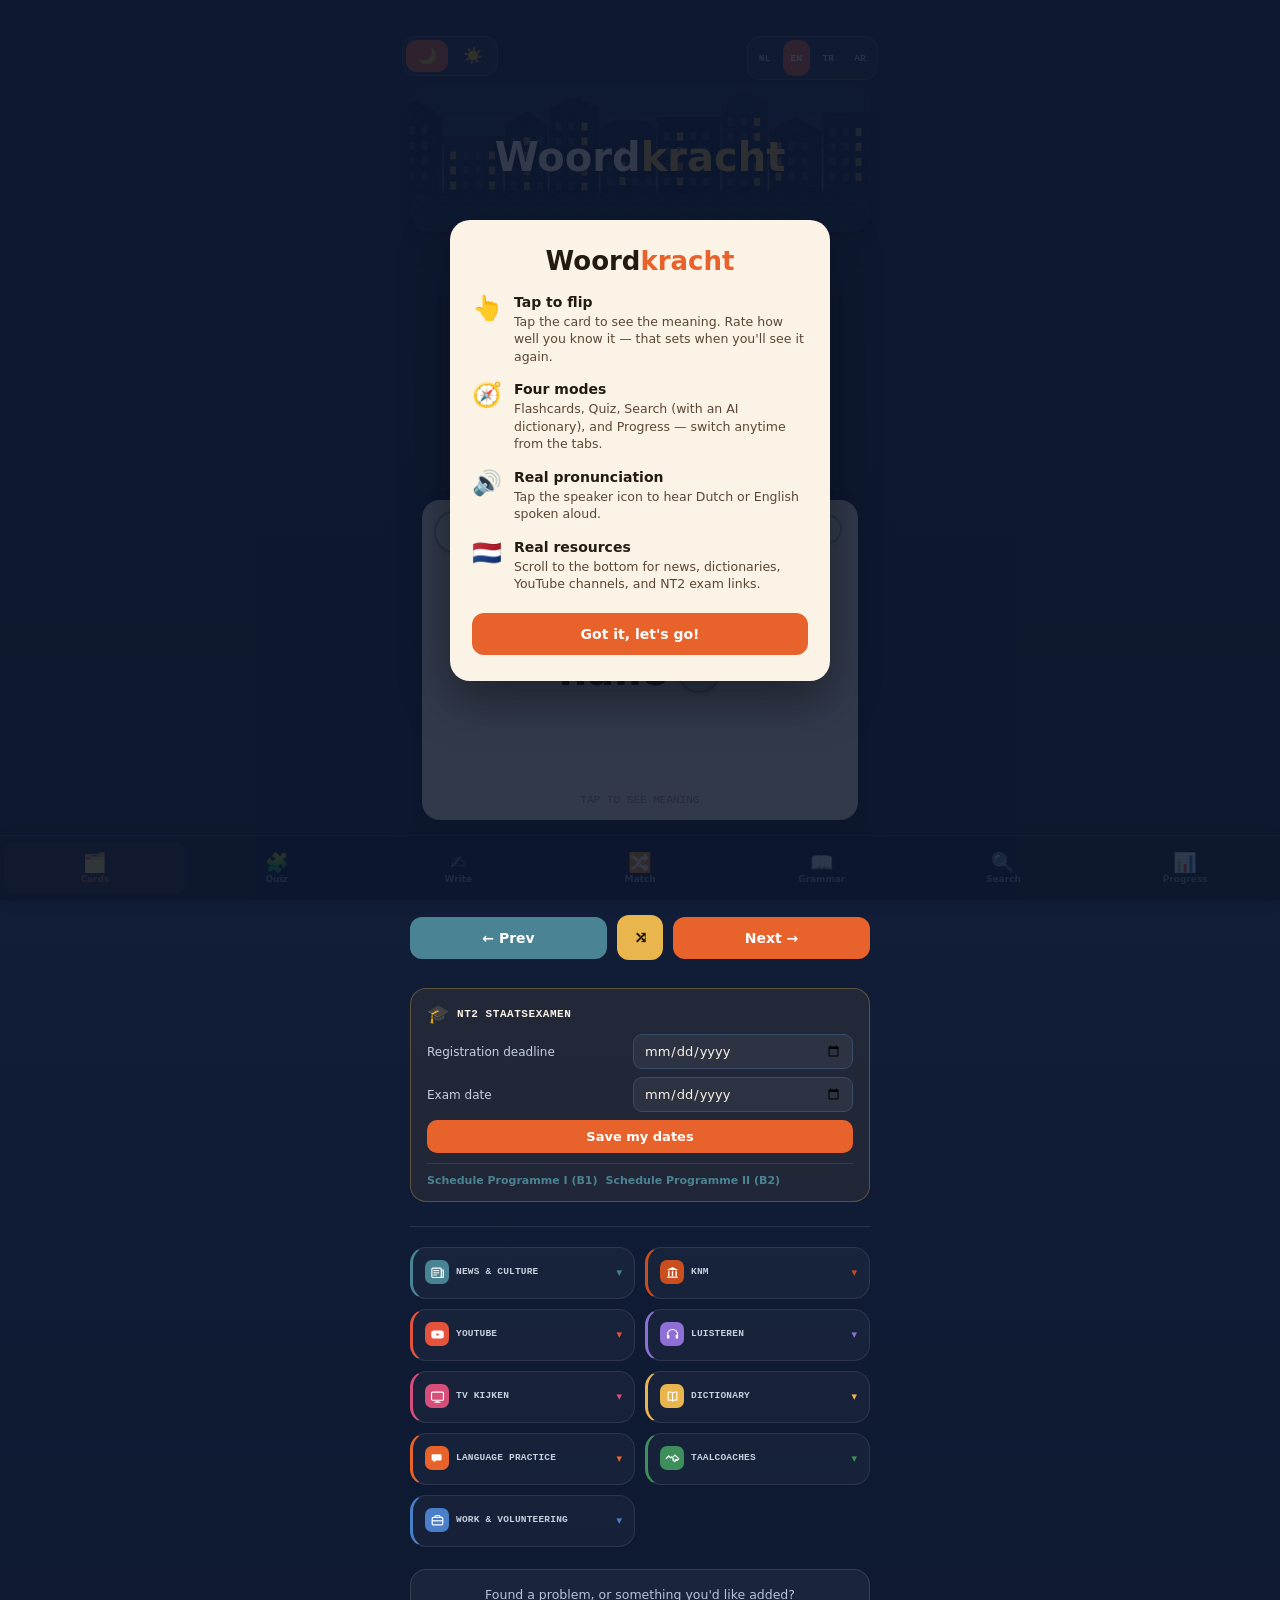
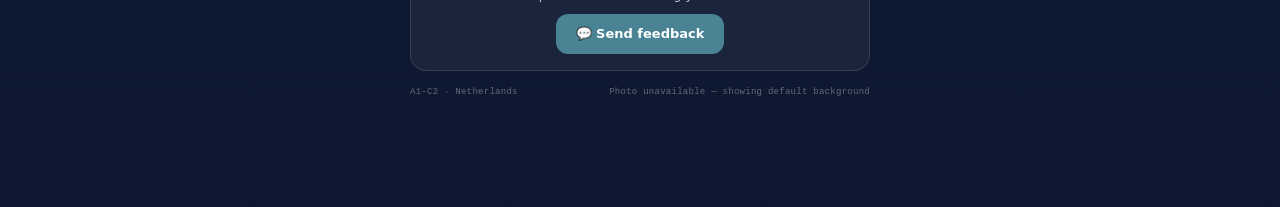
==== index.html @ ee1808de "Gramer genisletildi, karisik pratik modu eklendi" ====
<!DOCTYPE html>
<html lang="en">
<head>
<meta charset="UTF-8">
<meta name="viewport" content="width=device-width, initial-scale=1, viewport-fit=cover">
<meta name="description" content="Woordkracht: leer 1177+ Nederlandse woorden van A1 tot C2 met flashcards, quiz, uitspraak en een AI-woordenboek. Gratis oefenen voor NT2 en inburgering.">
<link rel="preconnect" href="https://fonts.gstatic.com" crossorigin>
<script>
// Fonts are loaded entirely off the critical path: the page paints immediately
// using system fonts, and the web fonts swap in once loading is underway.
// This keeps webfonts from ever delaying First/Largest Contentful Paint.
(function(){
  var l = document.createElement('link');
  l.rel = 'stylesheet';
  l.href = 'https://fonts.googleapis.com/css2?family=Fredoka:wght@600;700&family=Inter:wght@400;600&family=JetBrains+Mono:wght@400;700&display=swap';
  l.media = 'print';                      // non-blocking while downloading
  l.onload = function(){ this.media = 'all'; };  // apply once ready
  document.head.appendChild(l);
})();
</script>
<noscript><link rel="stylesheet" href="https://fonts.googleapis.com/css2?family=Fredoka:wght@600;700&family=Inter:wght@400;600&family=JetBrains+Mono:wght@400;700&display=swap"></noscript>
<meta http-equiv="Content-Security-Policy" content="default-src 'self'; script-src 'self' 'unsafe-inline'; style-src 'self' 'unsafe-inline' https://fonts.googleapis.com; font-src https://fonts.gstatic.com; img-src 'self' data: https:; connect-src 'self';">
<title>Nederlands Woordenschat</title>

<!-- PWA: lets users "Add to Home Screen" for a standalone, app-like experience -->
<link rel="manifest" href="manifest.json">
<meta name="theme-color" content="#16233f">
<link rel="icon" type="image/png" sizes="192x192" href="icons/icon-192.png">
<link rel="apple-touch-icon" href="icons/apple-touch-icon.png">
<meta name="apple-mobile-web-app-capable" content="yes">
<meta name="apple-mobile-web-app-status-bar-style" content="black-translucent">
<meta name="apple-mobile-web-app-title" content="Woordkracht">
<style>
:root{
  --navy: #16233f;
  --navy-deep: #0d1830;
  --brick: #e8622c;
  --brick-dark: #c94f1e;
  --teal: #4a8494;
  --cream: #faf3e6;
  --gold: #e8b64c;
  --ink: #241a12;
}

*{box-sizing:border-box; margin:0; padding:0;}

body{
  font-family:'Inter', system-ui, -apple-system, 'Segoe UI', Roboto, sans-serif;
  color: var(--cream);
  overflow-x:hidden;
}
.page{
  position:relative;
  min-height:100vh;
  background: linear-gradient(180deg, var(--navy) 0%, var(--navy-deep) 100%);
  display:flex;
  align-items:center;
  justify-content:center;
  padding:32px 16px;
}

.app{
  width:100%;
  max-width:460px;
  position:relative;
}

/* Dutch canal-house photo hero banner */
.hero{
  position:relative;
  height:150px;
  margin:0 -0px 18px;
  margin-top:50px;
  border-radius:20px;
  overflow:hidden;
  display:flex;
  align-items:center;
  justify-content:center;
  box-shadow: 0 6px 0 rgba(0,0,0,0.25), 0 12px 24px rgba(0,0,0,0.3);
}
.skyline{
  position:absolute;
  inset:0;
  width:100%;
  height:100%;
  z-index:0;
  object-fit:cover;
  object-position: center 35%;
  transition: opacity 1.2s ease-in-out;
  will-change: opacity;
}
.skyline.fading{ opacity:0; }
.hero-scrim{
  position:absolute; inset:0; z-index:1;
  background: linear-gradient(180deg, rgba(13,24,48,0.35) 0%, rgba(13,24,48,0.55) 100%);
}
.hero-title{
  position:relative;
  z-index:2;
  font-family:'Fredoka', 'Trebuchet MS', 'Segoe UI', system-ui, sans-serif;
  font-size: clamp(30px, 9vw, 40px);
  font-weight:700;
  color: var(--cream);
  line-height:1.05;
  text-shadow: 0 2px 10px rgba(0,0,0,0.6), 0 1px 0 rgba(0,0,0,0.4);
}
.hero-title span{ color: var(--gold); }
.eyebrow{
  font-family:'JetBrains Mono', ui-monospace, 'SF Mono', Consolas, monospace;
  font-size:12px;
  letter-spacing:0.08em;
  color: var(--gold);
  margin-bottom:6px;
}
.subtitle{
  font-size:13.5px;
  color:#b9c4d6;
  text-align:center;
  margin-bottom:18px;
}

/* level pills */
.levels{
  display:flex;
  flex-wrap:wrap;
  gap:6px;
  justify-content:center;
  margin-bottom:20px;
}
.level-btn{
  font-family:'JetBrains Mono', ui-monospace, 'SF Mono', Consolas, monospace;
  font-size:11.5px;
  padding:10px 14px;
  min-height:36px;
  border-radius:20px;
  border:1px solid #3a4c6b;
  background:transparent;
  color:#b7c4d9;
  cursor:pointer;
  transition:all .15s ease;
}
.level-btn:hover{ border-color:var(--brick); color:var(--cream); background: rgba(232,98,44,0.12); }
.level-btn:active{ transform: scale(0.94); }
.level-btn.active{
  background:var(--brick);
  border-color:var(--brick);
  color:white;
}

/* card */
.card-wrap{
  perspective:1400px;
  margin-bottom:18px;
  padding:12px;
  border-radius:26px;
  background: rgba(13,24,48,0.3);
  backdrop-filter: blur(10px);
  -webkit-backdrop-filter: blur(10px);
  box-shadow: 0 1px 0 rgba(255,255,255,0.06) inset;
}
body.light-mode .card-wrap{
  background: rgba(255,255,255,0.4);
  box-shadow: 0 4px 30px rgba(60,45,30,0.12), 0 1px 0 rgba(255,255,255,0.5) inset;
}
.card{
  position:relative;
  width:100%;
  height:320px;
  cursor:pointer;
  transform-style:preserve-3d;
  transition:transform .5s cubic-bezier(.4,.2,.2,1);
}
.card.flipped{ transform: rotateY(180deg); }
.face{
  position:absolute;
  inset:0;
  border-radius:18px;
  backface-visibility:hidden;
  display:flex;
  flex-direction:column;
  align-items:center;
  justify-content:center;
  padding:28px;
  text-align:center;
  box-shadow: 0 12px 0 rgba(0,0,0,0.25), 0 20px 34px rgba(0,0,0,0.35);
}
.face-front{
  background: var(--cream);
  color: var(--ink);
}
.face-back{
  background: var(--brick);
  color: var(--cream);
  transform: rotateY(180deg);
}
.cat-tag{
  font-family:'JetBrains Mono', ui-monospace, 'SF Mono', Consolas, monospace;
  font-size:10.5px;
  letter-spacing:0.06em;
  text-transform:uppercase;
  padding:3px 10px;
  border-radius:12px;
  background: rgba(36,26,18,0.08);
  color:#8a6a4f;
  margin-bottom:14px;
}
.face-back .cat-tag{
  background: rgba(255,255,255,0.18);
  color: var(--cream);
}
.word-nl-row{
  display:flex;
  align-items:center;
  justify-content:center;
  flex-wrap:wrap;
  gap:8px;
  margin-bottom:10px;
  max-width:100%;
}
.word-nl{
  font-family:'Fredoka', 'Trebuchet MS', 'Segoe UI', system-ui, sans-serif;
  font-size: clamp(24px, 8vw, 40px);
  font-weight:700;
  line-height:1.05;
  word-break:break-word;
  min-width:0;
  max-width:100%;
}
.speak-btn{
  flex-shrink:0;
  width:44px; height:44px;
  border-radius:50%;
  border:2px solid rgba(36,26,18,0.3);
  background: rgba(74,132,148,0.18);
  font-size:17px;
  cursor:pointer;
  display:flex; align-items:center; justify-content:center;
  box-shadow: 0 2px 4px rgba(0,0,0,0.12);
  transition: transform .1s ease, background .15s ease;
}
.speak-btn:active{ transform:scale(0.9); }
.speak-btn.speaking{ background: var(--teal); }
.result-speak-btn{
  width:32px; height:32px;
  border-radius:50%;
  border:1.5px solid rgba(36,26,18,0.15);
  background: rgba(74,132,148,0.12);
  font-size:13px;
  cursor:pointer;
  display:inline-flex; align-items:center; justify-content:center;
  vertical-align:middle;
  flex-shrink:0;
}
.result-speak-btn:active{ transform:scale(0.9); }
.ipa{
  display:none;
}
.word-en-row{
  display:flex;
  align-items:center;
  justify-content:center;
  flex-wrap:wrap;
  gap:8px;
  margin-bottom:8px;
  max-width:100%;
}
.word-en{
  font-family:'Fredoka', 'Trebuchet MS', 'Segoe UI', system-ui, sans-serif;
  font-size: clamp(18px, 6.5vw, 28px);
  font-weight:600;
  word-break:break-word;
  min-width:0;
  max-width:100%;
}
.speak-btn-en{
  border-color: rgba(255,255,255,0.3);
  background: rgba(255,255,255,0.15);
}
.tap-hint{
  position:absolute;
  bottom:14px;
  font-size:11px;
  color:#b7906f;
  font-family:'JetBrains Mono', ui-monospace, 'SF Mono', Consolas, monospace;
}
.face-back .tap-hint{ color: rgba(255,255,255,0.65); }
.literal{
  font-family:'Inter', system-ui, -apple-system, 'Segoe UI', Roboto, sans-serif;
  font-style:italic;
  font-size:12.5px;
  color: rgba(255,255,255,0.75);
  max-width:300px;
  line-height:1.4;
}
.family-box{
  margin-top:12px;
  width:100%;
  max-height:96px;
  overflow-y:auto;
}
.family-title{
  font-family:'JetBrains Mono', ui-monospace, 'SF Mono', Consolas, monospace;
  font-size:9.5px;
  letter-spacing:0.05em;
  text-transform:uppercase;
  color: rgba(255,255,255,0.55);
  margin-bottom:6px;
}
.family-chips{
  display:flex;
  flex-wrap:wrap;
  gap:5px;
  justify-content:center;
}
.family-chip{
  font-family:'Inter', system-ui, -apple-system, 'Segoe UI', Roboto, sans-serif;
  font-size:10.5px;
  line-height:1.3;
  padding:4px 8px;
  border-radius:9px;
  background: rgba(255,255,255,0.14);
  text-align:left;
}
.family-chip b{
  font-weight:700;
}
.family-chip .fc-pos{
  font-family:'JetBrains Mono', ui-monospace, 'SF Mono', Consolas, monospace;
  font-size:8.5px;
  opacity:0.6;
  margin-left:3px;
}
.face-front.is-idiom{ background: linear-gradient(160deg, var(--cream) 60%, #f3e3c6 100%); }
.face-back.is-idiom{ background: var(--gold); color: var(--ink); }
.face-back.is-idiom .literal{ color: rgba(36,26,18,0.65); }

/* controls */
.controls{
  display:flex;
  align-items:center;
  justify-content:space-between;
  gap:10px;
  margin-bottom:22px;
}
.ctrl-btn{
  flex:1;
  font-family:'Inter', system-ui, -apple-system, 'Segoe UI', Roboto, sans-serif;
  font-weight:600;
  font-size:14px;
  padding:13px 10px;
  border-radius:12px;
  border:none;
  cursor:pointer;
  background: var(--teal);
  color:white;
  transition:transform .1s ease, opacity .15s ease, filter .15s ease;
}
.ctrl-btn:hover{ filter:brightness(1.15); }
.ctrl-btn:active{ transform:scale(0.96); }
.ctrl-btn.shuffle{ background: var(--gold); color:var(--ink); flex:0 0 46px; font-size:16px; }
.ctrl-btn.next{ background: var(--brick); }

.progress{ display:none; }
.progress b{ color: var(--gold); }

/* mode tabs */
.bottom-nav-spacer{ height:78px; }
.mode-tabs{
  position:fixed;
  left:0; right:0; bottom:0;
  z-index:50;
  display:flex;
  justify-content:space-between;
  background: var(--navy-deep);
  border-top:1px solid rgba(255,255,255,0.1);
  padding:6px 4px calc(6px + env(safe-area-inset-bottom, 0px));
  box-shadow: 0 -4px 16px rgba(0,0,0,0.3);
}
.mode-tab{
  flex:1;
  display:flex;
  flex-direction:column;
  align-items:center;
  justify-content:center;
  gap:2px;
  font-family:'Inter', system-ui, -apple-system, 'Segoe UI', Roboto, sans-serif;
  font-weight:600;
  font-size:9px;
  padding:7px 1px;
  border:none;
  border-radius:11px;
  background:transparent;
  color:#7f8fac;
  cursor:pointer;
  transition:all .15s ease;
  min-height:52px;
}
.mode-tab .tab-icon{ font-size:19px; line-height:1; transition: transform .15s ease; }
.mode-tab .tab-label{ white-space:nowrap; }
.mode-tab.active{
  color: var(--brick);
  background: rgba(232,98,44,0.12);
}
.mode-tab:hover:not(.active){
  color: var(--teal);
  background: rgba(74,132,148,0.1);
}
.mode-tab:active{ transform: scale(0.92); }
.mode-tab:active .tab-icon{ transform: scale(1.15); }
body.light-mode .mode-tabs{
  background: var(--cream);
  border-top-color: rgba(36,26,18,0.15);
}
body.light-mode .mode-tab{ color:#8a7357; }
body.light-mode .mode-tab.active{
  color: var(--brick);
  background: rgba(232,98,44,0.1);
}
body.light-mode .mode-tab:hover:not(.active){
  color: var(--teal);
  background: rgba(74,132,148,0.08);
}

/* confidence status pip (shows current rating on the card) */
.confidence-pip{
  position:absolute;
  top:14px;
  right:16px;
  width:30px;
  height:30px;
  border-radius:50%;
  border:2px solid rgba(36,26,18,0.32);
  background: rgba(255,255,255,0.5);
  box-shadow: 0 2px 4px rgba(0,0,0,0.1);
  font-size:14px;
  display:flex;
  align-items:center;
  justify-content:center;
  z-index:2;
}
.face-back .confidence-pip{ display:none; }
.fav-star{
  position:absolute;
  top:10px;
  left:12px;
  width:44px;
  height:44px;
  border-radius:50%;
  border:2px solid rgba(36,26,18,0.32);
  background: rgba(255,255,255,0.5);
  box-shadow: 0 2px 4px rgba(0,0,0,0.1);
  font-size:19px;
  color:#cbb99a;
  cursor:pointer;
  display:flex;
  align-items:center;
  justify-content:center;
  z-index:2;
}
.fav-star.active{ color: var(--gold); background: rgba(232,182,76,0.15); border-color: var(--gold); }
.face-back .fav-star{ display:none; }

.stats-bar{
  text-align:center;
  display:flex;
  justify-content:center;
  gap:8px;
  margin-top:-6px;
  margin-bottom:14px;
}
.due-toggle{
  font-family:'JetBrains Mono', ui-monospace, 'SF Mono', Consolas, monospace;
  font-size:11px;
  padding:9px 14px;
  min-height:36px;
  border-radius:14px;
  border:1px solid #3a4c6b;
  background:transparent;
  color:#b7c4d9;
  cursor:pointer;
}
.due-toggle.active{ background:var(--brick); border-color:var(--brick); color:white; }

/* confidence rating row */
.confidence-row{
  display:flex;
  gap:6px;
  margin-bottom:16px;
}
.conf-btn{
  flex:1;
  display:flex;
  flex-direction:column;
  align-items:center;
  gap:3px;
  padding:9px 2px;
  border-radius:12px;
  border:1.5px solid var(--c);
  background: var(--c-soft);
  cursor:pointer;
  transition: transform .1s ease, background .15s ease;
}
.conf-btn:hover{ background: var(--c); }
.conf-btn:hover .lbl{ color: var(--ink); }
.conf-btn:active{ transform:scale(0.94); }
.conf-btn .dot{
  width:16px; height:16px; border-radius:50%;
  background: var(--c);
}
.conf-btn .lbl{
  font-family:'Inter', system-ui, -apple-system, 'Segoe UI', Roboto, sans-serif;
  font-size:9px;
  font-weight:600;
  color: var(--cream);
  text-align:center;
  line-height:1.15;
}
.conf-btn.selected{
  background: var(--c);
}
.conf-btn.selected .lbl{ color: var(--ink); }

/* quiz */
.quiz-screen{ display:none; }
.quiz-screen.active{ display:block; }
.cards-screen.hidden{ display:none; }

.quiz-progress{
  display:flex;
  justify-content:space-between;
  align-items:center;
  font-family:'JetBrains Mono', ui-monospace, 'SF Mono', Consolas, monospace;
  font-size:12px;
  color:#b7c4d9;
  margin-bottom:12px;
}
.quiz-progress b{ color:var(--gold); }
.quiz-card{
  background: var(--cream);
  color: var(--ink);
  border-radius:18px;
  padding:32px 24px;
  text-align:center;
  box-shadow: 0 12px 0 rgba(0,0,0,0.25), 0 20px 34px rgba(0,0,0,0.35);
  margin-bottom:16px;
}
.quiz-cat{
  font-family:'JetBrains Mono', ui-monospace, 'SF Mono', Consolas, monospace;
  font-size:10.5px;
  letter-spacing:0.06em;
  text-transform:uppercase;
  color:#8a6a4f;
  margin-bottom:10px;
}
.quiz-word{
  font-family:'Fredoka', 'Trebuchet MS', 'Segoe UI', system-ui, sans-serif;
  font-size:36px;
  font-weight:700;
  margin-bottom:4px;
}
.quiz-ipa{
  display:none;
}
.quiz-options{
  display:grid;
  grid-template-columns:1fr 1fr;
  gap:10px;
}
.quiz-opt{
  position:relative;
  font-family:'Inter', system-ui, -apple-system, 'Segoe UI', Roboto, sans-serif;
  font-size:13.5px;
  font-weight:500;
  padding:14px 10px;
  border-radius:12px;
  border:1.5px solid #3a4c6b;
  background: rgba(255,255,255,0.04);
  color: var(--cream);
  cursor:pointer;
  transition: transform .18s cubic-bezier(.34,1.56,.64,1), background .2s ease, border-color .2s ease, box-shadow .2s ease;
  text-align:center;
}
.quiz-opt:hover{ border-color: var(--teal); background: rgba(74,132,148,0.12); }
.quiz-opt:active:not(:disabled){ transform: scale(0.96); }
.grammar-chip-row{
  display:flex;
  flex-wrap:wrap;
  justify-content:center;
  gap:10px;
}
.grammar-chip{
  flex:0 0 auto;
  min-width:60px;
  padding:12px 20px;
  border-radius:22px;
  font-size:15px;
  font-weight:700;
}
.quiz-opt.correct{
  background: linear-gradient(135deg, #4caf72, #3f8f5c);
  border-color:#4caf72;
  color:white;
  font-weight:700;
  transform: scale(1.05);
  box-shadow: 0 6px 16px rgba(63,143,92,0.45), 0 0 0 3px rgba(76,175,114,0.25);
}
.quiz-opt.correct::before{
  content:"✓ ";
}
.quiz-opt.wrong{
  background: linear-gradient(135deg, #d1584c, #b5443a);
  border-color:#d1584c;
  color:white;
  font-weight:700;
  transform: scale(0.97);
  box-shadow: 0 4px 12px rgba(181,68,58,0.4);
}
.quiz-opt.wrong::before{
  content:"✗ ";
}
.quiz-opt[disabled]{ cursor:default; }
.quiz-opt[disabled]:not(.correct):not(.wrong){ opacity:0.45; }

/* grammar mode */
.grammar-intro{
  font-family:'Inter', system-ui, sans-serif;
  font-size:13px;
  color:#b7c4d9;
  text-align:center;
  margin-bottom:18px;
  line-height:1.5;
}
.grammar-level-label{
  font-family:'JetBrains Mono', ui-monospace, monospace;
  font-size:11px;
  letter-spacing:0.06em;
  color: var(--gold);
  margin:14px 0 8px;
}
.grammar-topic-list{ display:flex; flex-direction:column; gap:8px; margin-bottom:6px; }
.grammar-topic-card{
  display:flex;
  align-items:center;
  justify-content:space-between;
  font-family:'Inter', system-ui, sans-serif;
  font-size:14px;
  font-weight:600;
  color: var(--cream);
  background: rgba(255,255,255,0.05);
  border:1.5px solid rgba(255,255,255,0.12);
  border-radius:12px;
  padding:14px 16px;
  cursor:pointer;
  text-align:left;
  min-height:44px;
  transition: all .15s ease;
}
.grammar-topic-card:hover{ border-color: var(--teal); background: rgba(74,132,148,0.1); transform: translateX(2px); }
.grammar-topic-card:active{ transform: scale(0.98); }
.grammar-mixed-card{
  background: linear-gradient(135deg, rgba(232,182,76,0.16), rgba(232,98,44,0.12));
  border-color: var(--gold);
  margin-bottom:16px;
}
.grammar-mixed-card:hover{ border-color: var(--gold); background: linear-gradient(135deg, rgba(232,182,76,0.24), rgba(232,98,44,0.18)); }
.grammar-mixed-card .grammar-topic-arrow{ color: var(--gold); }
body.light-mode .grammar-mixed-card{
  background: linear-gradient(135deg, rgba(232,182,76,0.22), rgba(232,98,44,0.14));
  border-color: #c8962a;
}
.grammar-topic-arrow{ color: var(--teal); font-size:18px; }
.grammar-back-btn{
  font-family:'Inter', system-ui, sans-serif;
  font-size:13px;
  font-weight:600;
  color: var(--teal);
  background:none;
  border:none;
  cursor:pointer;
  margin-bottom:14px;
  padding:6px 0;
}
.grammar-explain-card{
  background: var(--cream);
  color: var(--ink);
  border-radius:18px;
  padding:22px;
  margin-bottom:18px;
}
.grammar-topic-level{
  font-family:'JetBrains Mono', ui-monospace, monospace;
  font-size:10.5px;
  letter-spacing:0.06em;
  text-transform:uppercase;
  color:#8a6a4f;
  margin-bottom:8px;
}
.grammar-explain-title{
  font-family:'Fredoka', 'Trebuchet MS', sans-serif;
  font-size:19px;
  font-weight:700;
  margin-bottom:10px;
}
.grammar-explain-text{
  font-family:'Inter', system-ui, sans-serif;
  font-size:13.5px;
  line-height:1.6;
}
.grammar-question{
  font-family:'Fredoka', 'Trebuchet MS', sans-serif;
  font-size:20px;
  font-weight:700;
  color: var(--ink);
  text-align:center;
  padding:6px 4px;
}
body.light-mode .grammar-intro{ color:#5a4634; }
body.light-mode .grammar-topic-card{
  background: rgba(255,250,240,0.7);
  border-color: rgba(36,26,18,0.25);
  color: var(--ink);
}

.quiz-result{
  text-align:center;
  padding:20px;
}
.quiz-result .score{
  font-family:'Fredoka', 'Trebuchet MS', 'Segoe UI', system-ui, sans-serif;
  font-size:52px;
  font-weight:700;
  color: var(--gold);
  margin-bottom:6px;
}
.quiz-result .score-label{
  font-family:'JetBrains Mono', ui-monospace, 'SF Mono', Consolas, monospace;
  font-size:12.5px;
  color:#b7c4d9;
  margin-bottom:22px;
}

/* writing practice */
.write-instruction{
  font-family:'JetBrains Mono', ui-monospace, 'SF Mono', Consolas, monospace;
  font-size:11.5px;
  font-weight:700;
  letter-spacing:0.04em;
  color: var(--brick);
  text-align:center;
  margin-bottom:8px;
}
.write-meaning{
  font-family:'Fredoka', 'Trebuchet MS', 'Segoe UI', system-ui, sans-serif;
  font-size:24px;
  font-weight:700;
  color: var(--ink);
  text-align:center;
  padding:4px 4px 8px;
}
#writeForm{
  display:flex;
  gap:8px;
  margin-top:16px;
}
.write-input{
  flex:1;
  font-family:'Inter', system-ui, sans-serif;
  font-size:16px;
  padding:13px 16px;
  border-radius:12px;
  border:2px solid #3a4c6b;
  background: rgba(255,255,255,0.04);
  color: var(--cream);
  min-height:44px;
}
.write-input:focus{ outline:none; border-color: var(--teal); }
.write-input.correct{ border-color:#4caf72; background: rgba(76,175,114,0.12); }
.write-input.incorrect{ border-color:#d1584c; background: rgba(209,88,76,0.12); }
.write-submit-btn{
  font-family:'Inter', system-ui, sans-serif;
  font-weight:600;
  font-size:14px;
  padding:0 18px;
  border-radius:12px;
  border:none;
  background: var(--teal);
  color:white;
  cursor:pointer;
  min-height:44px;
}
.write-feedback{
  margin-top:14px;
  text-align:center;
  font-family:'Inter', system-ui, sans-serif;
  font-size:14px;
  min-height:22px;
}
.write-correct{ color:#4caf72; font-weight:600; }
.write-incorrect{ color:#e8927f; }
.write-incorrect b{ color:#fff; font-family:'Fredoka','Trebuchet MS',sans-serif; }
body.light-mode .write-input{
  background: rgba(255,250,240,0.85);
  color:#241a12;
  border-color: rgba(36,26,18,0.4);
}

.quiz-restart{
  font-family:'Inter', system-ui, -apple-system, 'Segoe UI', Roboto, sans-serif;
  font-weight:600;
  font-size:14px;
  padding:13px 20px;
  border-radius:12px;
  border:none;
  cursor:pointer;
  background: var(--brick);
  color:white;
  margin:0 6px;
}
.quiz-restart.secondary{ background: var(--teal); }

/* search / dictionary */
.search-screen{ display:none; }
.search-screen.active{ display:block; }
.search-box{
  position:relative;
  margin-bottom:16px;
}
.search-input{
  width:100%;
  font-family:'Inter', system-ui, -apple-system, 'Segoe UI', Roboto, sans-serif;
  font-size:15px;
  padding:13px 16px;
  border-radius:14px;
  border:1.5px solid #3a4c6b;
  background: rgba(255,255,255,0.05);
  color: var(--cream);
  outline:none;
}
.search-input:focus{ border-color: var(--brick); }
.search-input::placeholder{ color:#9aa8c2; }
.search-count{
  display:block;
  text-align:center;
  font-family:'JetBrains Mono', ui-monospace, 'SF Mono', Consolas, monospace;
  font-size:11px;
  color:#9aa8c2;
  margin-top:8px;
}
.result-card{
  background: var(--cream);
  color: var(--ink);
  border-radius:16px;
  padding:16px 18px;
  margin-bottom:10px;
  box-shadow: 0 6px 0 rgba(0,0,0,0.2), 0 10px 18px rgba(0,0,0,0.25);
}
.result-word-row{
  display:flex;
  align-items:baseline;
  gap:8px;
  margin-bottom:2px;
  flex-wrap:wrap;
}
.result-word{
  font-family:'Fredoka', 'Trebuchet MS', 'Segoe UI', system-ui, sans-serif;
  font-size:20px;
  font-weight:700;
}
.result-ipa{
  font-family:'JetBrains Mono', ui-monospace, 'SF Mono', Consolas, monospace;
  font-size:11px;
  color:#8a6a4f;
}
.result-tag{
  font-family:'JetBrains Mono', ui-monospace, 'SF Mono', Consolas, monospace;
  font-size:9.5px;
  text-transform:uppercase;
  letter-spacing:0.04em;
  padding:2px 8px;
  border-radius:9px;
  background: rgba(36,26,18,0.08);
  color:#8a6a4f;
  margin-bottom:6px;
  display:inline-block;
}
.result-en-row{
  display:flex;
  align-items:center;
  gap:6px;
  margin-bottom:6px;
  flex-wrap:wrap;
}
.result-en{
  font-size:13.5px;
  color:#3a2c1c;
}
.result-literal{
  font-family:'Inter', system-ui, -apple-system, 'Segoe UI', Roboto, sans-serif;
  font-style:italic;
  font-size:11.5px;
  color:#8a6a4f;
  margin-bottom:6px;
}
.result-example{
  font-family:'Inter', system-ui, -apple-system, 'Segoe UI', Roboto, sans-serif;
  font-size:13px;
  line-height:1.5;
  padding:9px 11px;
  background: rgba(74,132,148,0.1);
  border-left: 3px solid var(--teal);
  border-radius:6px;
  margin-top:6px;
}
.result-example b{ color: var(--brick-dark); }
.search-empty{
  text-align:center;
  color:#9aa8c2;
  font-size:13px;
  padding:30px 10px;
}
.full-dict-btn{
  display:block;
  margin:14px auto 0;
  font-family:'Inter', system-ui, -apple-system, 'Segoe UI', Roboto, sans-serif;
  font-weight:600;
  font-size:13px;
  padding:11px 20px;
  border-radius:12px;
  border:none;
  background: var(--brick);
  color:white;
  cursor:pointer;
}
.full-dict-btn:active{ transform:scale(0.97); }
.full-dict-btn:disabled{ opacity:0.6; cursor:default; }
.full-dict-hint{
  text-align:center;
  font-size:12px;
  color:#9aa8c2;
  margin-top:4px;
}
.ai-badge{
  display:inline-block;
  font-family:'JetBrains Mono', ui-monospace, 'SF Mono', Consolas, monospace;
  font-size:9px;
  font-weight:700;
  letter-spacing:0.05em;
  padding:2px 7px;
  border-radius:8px;
  background: var(--teal);
  color:white;
  margin-left:6px;
  vertical-align:middle;
}
.ai-error{
  text-align:center;
  font-size:12.5px;
  color:#e5533d;
  padding:10px;
}

/* progress panel */
.progress-screen{ display:none; }
.progress-screen.active{ display:block; }
.streak-card{
  background: linear-gradient(135deg, var(--brick), var(--brick-dark));
  border-radius:18px;
  padding:22px 16px;
  text-align:center;
  margin-bottom:16px;
  box-shadow: 0 6px 0 rgba(0,0,0,0.2), 0 10px 20px rgba(0,0,0,0.3);
}
.streak-flame{ font-size:32px; line-height:1; }
.streak-num{
  font-family:'Fredoka', 'Trebuchet MS', 'Segoe UI', system-ui, sans-serif;
  font-size:42px;
  font-weight:700;
  color:white;
  line-height:1.1;
}
.streak-label{
  font-family:'JetBrains Mono', ui-monospace, 'SF Mono', Consolas, monospace;
  font-size:11px;
  letter-spacing:0.05em;
  color: rgba(255,255,255,0.85);
  text-transform:uppercase;
}
.usage-today-box{
  background: rgba(255,255,255,0.05);
  border:1px solid rgba(255,255,255,0.12);
  border-radius:16px;
  padding:16px;
  margin-bottom:18px;
  text-align:center;
}
.usage-today-label{
  font-family:'JetBrains Mono', ui-monospace, monospace;
  font-size:11px;
  letter-spacing:0.05em;
  text-transform:uppercase;
  color:#b7c4d9;
  margin-bottom:4px;
}
.usage-today-time{
  font-family:'Fredoka', 'Trebuchet MS', sans-serif;
  font-size:28px;
  font-weight:700;
  color: var(--gold);
  margin-bottom:12px;
}
.usage-pips{
  display:flex;
  justify-content:center;
  gap:10px;
}
.usage-pip{
  display:flex;
  flex-direction:column;
  align-items:center;
  gap:3px;
  padding:8px 12px;
  border-radius:12px;
  background: rgba(255,255,255,0.04);
  border:1.5px solid rgba(255,255,255,0.1);
  opacity:0.4;
  font-family:'Inter', system-ui, sans-serif;
  font-size:10.5px;
  color: var(--cream);
}
.usage-pip span{ font-size:18px; }
.usage-pip.reached{
  opacity:1;
  background: rgba(232,182,76,0.15);
  border-color: var(--gold);
}
body.light-mode .usage-today-box{
  background: rgba(255,250,240,0.6);
  border-color: rgba(36,26,18,0.25);
}
body.light-mode .usage-today-label{ color:#7a6248; }
body.light-mode .usage-pip{ color:#4a3a28; background: rgba(255,250,240,0.5); }

/* milestone celebration overlay */
.usage-celebration{
  position:fixed; inset:0; z-index:300;
  display:flex; align-items:center; justify-content:center;
  pointer-events:none;
  overflow:hidden;
}
.usage-celebration.leaving .usage-badge{ opacity:0; transform: scale(0.85) translateY(-10px); }
.usage-badge{
  background: var(--cream);
  color: var(--ink);
  border-radius:20px;
  padding:22px 32px;
  text-align:center;
  box-shadow: 0 16px 40px rgba(0,0,0,0.4);
  animation: badgePop 0.5s cubic-bezier(.34,1.56,.64,1);
  transition: opacity .5s ease, transform .5s ease;
}
@keyframes badgePop{
  0%{ opacity:0; transform: scale(0.4) translateY(20px); }
  100%{ opacity:1; transform: scale(1) translateY(0); }
}
.usage-badge-icon{ font-size:44px; margin-bottom:6px; }
.usage-badge-text{
  font-family:'Fredoka', 'Trebuchet MS', sans-serif;
  font-weight:700;
  font-size:16px;
}
.confetti-piece{
  position:absolute;
  top:-10px;
  width:9px; height:14px;
  opacity:0.9;
  animation: confettiFall 2.4s ease-in forwards;
}
@keyframes confettiFall{
  0%{ transform: translateY(0) translateX(0) rotate(0); opacity:1; }
  100%{ transform: translateY(100vh) translateX(calc(var(--dx) * 120px)) rotate(var(--rot)); opacity:0.2; }
}

.streak-calendar{
  display:grid;
  grid-template-columns: repeat(7, 1fr);
  gap:5px;
  margin-bottom:18px;
}
.streak-day{
  aspect-ratio:1;
  border-radius:6px;
  background: rgba(255,255,255,0.06);
  border: 1px solid rgba(255,255,255,0.08);
}
.streak-day.active{
  background: var(--gold);
  border-color: var(--gold);
}
.streak-day.today{ box-shadow: 0 0 0 2px var(--brick); }
body.light-mode .streak-day{ background: rgba(36,26,18,0.05); border-color: rgba(36,26,18,0.1); }
.progress-summary{
  display:flex;
  gap:8px;
  margin-bottom:20px;
}
.summary-chip{
  flex:1;
  background: rgba(255,255,255,0.05);
  border:1px solid rgba(255,255,255,0.1);
  border-radius:12px;
  padding:12px 8px;
  text-align:center;
}
.summary-num{
  font-family:'Fredoka', 'Trebuchet MS', 'Segoe UI', system-ui, sans-serif;
  font-size:22px;
  font-weight:700;
  color: var(--gold);
}
.summary-label{
  font-family:'JetBrains Mono', ui-monospace, 'SF Mono', Consolas, monospace;
  font-size:9px;
  color:#b7c4d9;
  text-transform:uppercase;
  letter-spacing:0.03em;
  margin-top:2px;
}
.progress-section-title{
  font-family:'JetBrains Mono', ui-monospace, 'SF Mono', Consolas, monospace;
  font-size:11px;
  letter-spacing:0.05em;
  text-transform:uppercase;
  color:#b7c4d9;
  margin:18px 0 10px;
}
.conf-bars{ display:flex; flex-direction:column; gap:8px; }
.conf-bar-row{ display:flex; align-items:center; gap:8px; }
.conf-bar-label{
  font-family:'Inter', system-ui, -apple-system, 'Segoe UI', Roboto, sans-serif;
  font-size:11px;
  color:#c7d0e0;
  width:78px;
  flex-shrink:0;
}
.conf-bar-track{
  flex:1;
  height:9px;
  border-radius:5px;
  background: rgba(255,255,255,0.08);
  overflow:hidden;
}
.conf-bar-fill{ height:100%; border-radius:5px; transition: width .5s ease; }
.conf-bar-num{
  font-family:'JetBrains Mono', ui-monospace, 'SF Mono', Consolas, monospace;
  font-size:11px;
  color:#b7c4d9;
  width:26px;
  text-align:right;
  flex-shrink:0;
}
.level-bars{ display:flex; flex-direction:column; gap:10px; }
.level-bar-row{ display:flex; align-items:center; gap:8px; }
.level-bar-label{
  font-family:'JetBrains Mono', ui-monospace, 'SF Mono', Consolas, monospace;
  font-size:11px;
  font-weight:700;
  color: var(--gold);
  width:26px;
  flex-shrink:0;
}
.level-bar-track{
  flex:1;
  height:11px;
  border-radius:6px;
  background: rgba(255,255,255,0.08);
  overflow:hidden;
}
.level-bar-fill{
  height:100%;
  border-radius:6px;
  background: linear-gradient(90deg, var(--teal), var(--brick));
  transition: width .5s ease;
}
.level-bar-pct{
  font-family:'JetBrains Mono', ui-monospace, 'SF Mono', Consolas, monospace;
  font-size:10.5px;
  color:#b7c4d9;
  width:34px;
  text-align:right;
  flex-shrink:0;
}

/* resources footer — organized as distinct accent-colored cards */
.resources-footer{
  margin-top:24px;
  padding-top:20px;
  border-top:1px solid rgba(255,255,255,0.1);
  display:grid;
  grid-template-columns:1fr 1fr;
  gap:10px;
  align-items:start;
}
.resources-card{
  border-radius:16px;
  padding:12px 12px 14px;
  background: rgba(255,255,255,0.035);
  border:1px solid rgba(255,255,255,0.09);
  border-left:3px solid var(--accent, var(--teal));
  min-width:0;
}
.resources-card.news{ --accent: var(--teal); }
.resources-card.knm{ --accent: #c94f1e; }
.resources-card.youtube{ --accent: #e5533d; }
.resources-card.listen{ --accent: #8e6fd6; }
.resources-card.tvkijken{ --accent: #d64f7a; }
.resources-card.dict{ --accent: var(--gold); }
.resources-card.practice{ --accent: var(--brick); }
.resources-card.coach{ --accent: #3f8f5c; }
.resources-card.werk{ --accent: #4a7fc9; }
.resources-header{
  display:flex;
  align-items:center;
  gap:7px;
  cursor:pointer;
  -webkit-tap-highlight-color:transparent;
  user-select:none;
}
.resources-card .resources-links{ margin-bottom:0; }
.resources-icon{
  width:24px; height:24px;
  border-radius:7px;
  display:flex; align-items:center; justify-content:center;
  background: var(--accent, var(--teal));
  flex-shrink:0;
}
.resources-icon svg{
  width:15px; height:15px;
}
.resources-title{
  font-family:'JetBrains Mono', ui-monospace, 'SF Mono', Consolas, monospace;
  font-size:9.5px;
  font-weight:700;
  letter-spacing:0.02em;
  text-transform:uppercase;
  color:#c7d0e0;
  flex:1;
  line-height:1.25;
  min-width:0;
}
.resources-chevron{
  font-size:11px;
  color: var(--accent, var(--teal));
  transition: transform .2s ease;
  flex-shrink:0;
}
.resources-card.open .resources-chevron{ transform: rotate(180deg); }
.resources-links{
  display:none;
  flex-wrap:wrap;
  gap:7px;
  margin-top:11px;
}
.resources-card.open .resources-links{ display:flex; }
.resource-link{
  font-family:'Inter', system-ui, -apple-system, 'Segoe UI', Roboto, sans-serif;
  font-size:12px;
  font-weight:500;
  padding:7px 12px;
  border-radius:11px;
  background: rgba(255,255,255,0.05);
  border:1px solid rgba(255,255,255,0.13);
  color: var(--cream);
  text-decoration:none;
  transition: background .15s ease, border-color .15s ease;
}
.resource-link:hover{
  background: var(--accent, rgba(255,255,255,0.12));
  border-color: var(--accent, rgba(255,255,255,0.12));
  color: white;
  transform: translateY(-1px);
}
.resource-link:active{ transform: scale(0.96); }

/* full-page rotating photo background — light mode only. Uses each div's own
   background-image (cover/center) so it always fills the page correctly no matter
   how tall the page ends up being; no viewport-height math, no seams. */
.bg-photo-full{
  position:absolute; inset:0; z-index:0;
  background-size:cover;
  background-position:center;
  opacity:0;
  transition: opacity 1.6s ease-in-out;
  will-change: opacity;
  display:none;
}
.bg-photo-full.active{ opacity:1; }
body.light-mode .bg-photo-full{ display:block; }
.bg-scrim-full{
  position:absolute; inset:0; z-index:0; pointer-events:none;
  display:none;
}
body.light-mode .bg-scrim-full{
  display:block;
  background: linear-gradient(180deg, rgba(255,250,240,0.65) 0%, rgba(255,250,240,0.7) 40%, rgba(255,250,240,0.88) 100%);
}
/* feedback bar */
.feedback-bar{
  margin-top:22px;
  padding:16px;
  border-radius:16px;
  background: rgba(255,255,255,0.05);
  border:1px solid rgba(255,255,255,0.12);
  display:flex;
  flex-direction:column;
  align-items:center;
  gap:10px;
  text-align:center;
}
.feedback-text{
  font-family:'Inter', system-ui, sans-serif;
  font-size:12.5px;
  color:#b7c4d9;
  line-height:1.4;
}
.feedback-btn{
  font-family:'Inter', system-ui, sans-serif;
  font-weight:600;
  font-size:13px;
  padding:11px 20px;
  border-radius:12px;
  background: var(--teal);
  color:white;
  text-decoration:none;
  min-height:40px;
  display:flex;
  align-items:center;
}
.feedback-btn:hover{ background:#3d7080; }
body.light-mode .feedback-bar{
  background: rgba(255,250,240,0.7);
  border-color: rgba(36,26,18,0.3);
}
body.light-mode .feedback-text{ color:#4a3a28; }

.scene-label{
  margin-top:16px;
  font-family:'JetBrains Mono', ui-monospace, 'SF Mono', Consolas, monospace;
  font-size:9px; letter-spacing:0.03em;
  color: rgba(255,255,255,0.35);
  display:flex; justify-content:space-between;
  flex-wrap:wrap;
  gap:6px;
}
body.light-mode .scene-label{ color: rgba(36,26,18,0.4); }
.app{ position:relative; z-index:1; }

/* ---------- light mode overrides ---------- */
body.light-mode .page{
  background: linear-gradient(180deg, #eaf6fb 0%, #fdf3df 100%);
}
body.light-mode .bg-photo-full{
  filter: saturate(1.08) brightness(1.02) contrast(1.02);
}
body.light-mode .eyebrow{ color: var(--brick-dark); }
body.light-mode .subtitle{ color:#5a4634; }
body.light-mode .level-btn{
  border-color: rgba(36,26,18,0.55);
  border-width:2px;
  color:#3a2c1c;
  font-weight:700;
  background: rgba(255,250,240,0.85);
  box-shadow: 0 1px 3px rgba(0,0,0,0.1);
}
body.light-mode .level-btn:hover{ color: var(--ink); }
body.light-mode .mode-tabs{
  background: rgba(255,250,240,0.9);
  border:2px solid rgba(36,26,18,0.5);
  box-shadow: 0 3px 8px rgba(0,0,0,0.15);
}
body.light-mode .mode-tab{ color:#3a2c1c; font-weight:700; }
body.light-mode .summary-chip{ background: rgba(36,26,18,0.03); border-color: rgba(36,26,18,0.08); }
body.light-mode .summary-label{ color:#7a6248; }
body.light-mode .progress-section-title{ color:#7a6248; }
body.light-mode .conf-bar-label{ color:#4a3a28; }
body.light-mode .conf-bar-num{ color:#7a6248; }
body.light-mode .level-bar-pct{ color:#7a6248; }
body.light-mode .level-bar-label{ color: var(--brick-dark); }
body.light-mode .conf-bar-track, body.light-mode .level-bar-track{ background: rgba(36,26,18,0.08); }
body.light-mode .due-toggle{
  border-color: rgba(36,26,18,0.55);
  border-width:1.5px;
  color:#3a2c1c;
  font-weight:700;
  background: rgba(255,250,240,0.9);
  box-shadow: 0 1px 3px rgba(0,0,0,0.12);
}
body.light-mode .search-input{
  border-color: rgba(36,26,18,0.5);
  border-width:2px;
  color:#3a2c1c;
  background: rgba(255,250,240,0.85);
  box-shadow: 0 2px 6px rgba(0,0,0,0.1);
}
body.light-mode .search-input::placeholder{ color:#8a7357; }
body.light-mode .search-count{ color:#7a6248; }
body.light-mode .resources-card{
  background: rgba(255,250,240,0.55);
  border-color: rgba(36,26,18,0.3);
  border-top:1.5px solid rgba(36,26,18,0.3);
  border-right:1.5px solid rgba(36,26,18,0.3);
  border-bottom:1.5px solid rgba(36,26,18,0.3);
}
body.light-mode .resources-title{ color:#3a2c1c; font-weight:700; }
body.light-mode .resource-link{
  background: rgba(255,250,240,0.6);
  border-color: rgba(36,26,18,0.35);
  color:#3a2c1c;
}
body.light-mode .resource-link:hover{ background: rgba(255,250,240,0.85); }
body.light-mode .lang-switch, body.light-mode .theme-switch{
  background: rgba(255,250,240,0.85);
  border:2px solid rgba(36,26,18,0.45);
  box-shadow: 0 3px 8px rgba(0,0,0,0.15);
}
body.light-mode .lang-btn, body.light-mode .theme-btn{ color:#3a2c1c; font-weight:700; }
body.light-mode .skyline{ opacity:0.55; }
body.light-mode .conf-btn{
  background: rgba(255,250,240,0.88);
  border-width:2.5px;
  box-shadow: 0 2px 6px rgba(0,0,0,0.12);
}
body.light-mode .conf-btn .lbl{ color:#241a12; font-weight:700; }
body.light-mode .conf-btn.selected{ background: var(--c); }
body.light-mode .conf-btn.selected .lbl{ color: var(--ink); }
body.light-mode .quiz-progress{ color:#7a6248; }
body.light-mode .quiz-opt{
  border-color: rgba(36,26,18,0.5);
  border-width:2px;
  background: rgba(255,250,240,0.85);
  color:#241a12;
  font-weight:600;
  box-shadow: 0 2px 5px rgba(0,0,0,0.1);
}
body.light-mode .quiz-opt:hover{ border-color: var(--brick); }
body.light-mode .quiz-result .score-label{ color:#7a6248; }
body.light-mode .summary-num{ color: var(--brick-dark); }
body.light-mode .full-dict-hint{ color:#8a7357; }
body.light-mode .search-empty{ color:#8a7357; }
body.light-mode .speak-btn{ border-color:#cbb99a; background: rgba(74,132,148,0.15); }
body.light-mode .speak-btn-en{ border-color: rgba(255,255,255,0.5); background: rgba(255,255,255,0.25); }

.theme-switch{
  position:absolute;
  top:4px;
  left:-8px;
  display:flex;
  gap:4px;
  background: rgba(255,255,255,0.06);
  border:1px solid rgba(255,255,255,0.14);
  border-radius:14px;
  padding:3px;
  z-index:5;
}
.theme-btn{
  font-size:16px;
  padding:8px 11px;
  border-radius:11px;
  border:none;
  background:transparent;
  color:#b7c4d9;
  cursor:pointer;
  line-height:1;
}
.theme-btn.active{
  background: var(--brick);
}

.lang-switch{
  position:absolute;
  top:4px;
  right:-8px;
  display:flex;
  gap:4px;
  background: rgba(255,255,255,0.06);
  border:1px solid rgba(255,255,255,0.14);
  border-radius:14px;
  padding:3px;
  z-index:5;
}
.lang-btn{
  font-family:'JetBrains Mono', ui-monospace, 'SF Mono', Consolas, monospace;
  font-size:9.5px;
  font-weight:700;
  letter-spacing:0.02em;
  padding:8px 8px;
  min-height:36px;
  border-radius:11px;
  border:none;
  background:transparent;
  color:#b7c4d9;
  cursor:pointer;
}
.lang-btn.active{
  background: var(--brick);
  color:white;
}

/* extra small screens */
@media (max-width: 360px){
  .page{ padding:24px 10px; }
  .face{ padding:20px 16px; }
  .confidence-row{ gap:4px; }
  .conf-btn{ padding:7px 1px; }
  .conf-btn .lbl{ font-size:8px; }
  .mode-tab{ font-size:8px; padding:6px 0; }
  .mode-tab .tab-icon{ font-size:16px; }
  .bottom-nav-spacer{ height:70px; }
  .lang-btn, .theme-btn{ font-size:9.5px; padding:4px 7px; }
  .theme-btn{ font-size:12px; padding:4px 7px; }
  header{ padding-top:36px; }
  .resources-footer{ grid-template-columns:1fr; }
  .theme-switch{ left:0; }
  .lang-switch{ right:0; }
}

/* ---------- accessibility ---------- */
/* onboarding tour */
.onboard-overlay{
  position:fixed; inset:0; z-index:100;
  background: rgba(13,24,48,0.85);
  display:flex; align-items:center; justify-content:center;
  padding:20px;
}
.onboard-card{
  background: var(--cream);
  color: var(--ink);
  border-radius:20px;
  padding:26px 22px;
  max-width:380px;
  width:100%;
  max-height:85vh;
  overflow-y:auto;
  box-shadow: 0 20px 50px rgba(0,0,0,0.4);
}
.onboard-title{
  font-family:'Fredoka', 'Trebuchet MS', 'Segoe UI', system-ui, sans-serif;
  font-size:26px;
  font-weight:700;
  text-align:center;
  margin-bottom:18px;
}
.onboard-title span{ color: var(--brick); }
.onboard-steps{ display:flex; flex-direction:column; gap:16px; margin-bottom:20px; }
.onboard-step{ display:flex; gap:12px; align-items:flex-start; }
.onboard-icon{ font-size:24px; flex-shrink:0; line-height:1.2; }
.onboard-step b{ font-family:'Inter', system-ui, -apple-system, 'Segoe UI', Roboto, sans-serif; font-size:14px; display:block; margin-bottom:3px; }
.onboard-step p{ font-family:'Inter', system-ui, -apple-system, 'Segoe UI', Roboto, sans-serif; font-size:12.5px; color:#5a4634; line-height:1.4; }
.onboard-btn{
  width:100%;
  font-family:'Inter', system-ui, -apple-system, 'Segoe UI', Roboto, sans-serif;
  font-weight:700;
  font-size:14px;
  padding:13px;
  border-radius:12px;
  border:none;
  background: var(--brick);
  color:white;
  cursor:pointer;
}

.no-voice-tip{
  position:absolute;
  z-index:200;
  background: var(--ink);
  color: var(--cream);
  font-family:'Inter', system-ui, -apple-system, 'Segoe UI', Roboto, sans-serif;
  font-size:11.5px;
  padding:7px 12px;
  border-radius:9px;
  box-shadow: 0 4px 12px rgba(0,0,0,0.3);
  max-width:220px;
  pointer-events:none;
  animation: fadeInTip .15s ease;
}
@keyframes fadeInTip{ from{ opacity:0; transform:translateY(4px);} to{ opacity:1; transform:translateY(0);} }

.sr-only{
  position:absolute; width:1px; height:1px;
  padding:0; margin:-1px; overflow:hidden;
  clip:rect(0,0,0,0); white-space:nowrap; border:0;
}
a:focus-visible,
button:focus-visible,
input:focus-visible,
[tabindex]:focus-visible{
  outline:3px solid var(--gold);
  outline-offset:2px;
  border-radius:4px;
}
.card:focus-visible{ outline-offset:5px; }
@media (prefers-reduced-motion: reduce){
  *, *::before, *::after{
    animation-duration:0.001ms !important;
    animation-iteration-count:1 !important;
    transition-duration:0.001ms !important;
    scroll-behavior:auto !important;
  }
}

/* ---------- Arabic / RTL support ---------- */
body.rtl{
  font-family:'Cairo', 'Segoe UI', Tahoma, system-ui, sans-serif;
}
body.rtl .hero-title,
body.rtl h1{
  font-family:'Cairo', 'Segoe UI', Tahoma, system-ui, sans-serif;
}
body.rtl .eyebrow,
body.rtl .ipa,
body.rtl .result-ipa,
body.rtl .cat-tag,
body.rtl .level-btn,
body.rtl .due-toggle,
body.rtl .lang-btn,
body.rtl .stats-bar,
body.rtl .progress-section-title,
body.rtl .resources-title{
  font-family:'JetBrains Mono', ui-monospace, Consolas, monospace; /* keep codes/IPA readable, Cairo as fallback */
}
body.rtl .controls{ flex-direction: row-reverse; }
body.rtl .exam-setup-row{ flex-direction: row-reverse; }
body.rtl .quiz-progress{ flex-direction: row-reverse; }
body.rtl .result-word-row,
body.rtl .result-en-row,
body.rtl .word-nl-row,
body.rtl .word-en-row{ flex-direction: row-reverse; }
body.rtl .media-bar,
body.rtl .resources-header{ flex-direction: row-reverse; }
body.rtl .exam-links{ flex-direction: row-reverse; }
body.rtl .backup-buttons{ flex-direction: row-reverse; }
body.rtl .onboard-step{ flex-direction: row-reverse; text-align: right; }
body.rtl .literal,
body.rtl .result-literal{ direction: ltr; text-align: right; } /* the Dutch/English text inside stays LTR */
body.rtl .result-example,
body.rtl .nt2-example{ direction: ltr; text-align: right; }
body.rtl .write-input{ direction: ltr; text-align: left; }

/* weather widget — real Dutch conditions right on the home screen */
.weather-widget{
  display:flex;
  align-items:center;
  gap:12px;
  background: rgba(255,255,255,0.06);
  border:1px solid rgba(255,255,255,0.14);
  border-radius:16px;
  padding:12px 16px;
  margin-bottom:16px;
}
.weather-icon{ width:40px; height:40px; flex-shrink:0; }
.weather-main{ flex:1; min-width:0; }
.weather-temp{
  font-family:'Fredoka', 'Trebuchet MS', sans-serif;
  font-size:20px;
  font-weight:700;
  color: var(--cream);
  line-height:1.1;
}
.weather-desc{
  font-family:'Inter', system-ui, sans-serif;
  font-size:12px;
  color:#b7c4d9;
  text-transform:capitalize;
}
.weather-rain{
  font-family:'JetBrains Mono', ui-monospace, monospace;
  font-size:11px;
  color: var(--gold);
  text-align:right;
  max-width:110px;
}
.weather-credit{
  font-family:'Inter', system-ui, sans-serif;
  font-size:9.5px;
  color:#7f8fac;
  text-decoration:none;
  border-left:1px solid rgba(255,255,255,0.15);
  padding-left:10px;
  flex-shrink:0;
}
.weather-credit:hover{ color:#b7c4d9; }
body.light-mode .weather-widget{
  background: rgba(255,250,240,0.93);
  border-color: rgba(36,26,18,0.3);
  box-shadow: 0 2px 8px rgba(0,0,0,0.08);
}
body.light-mode .weather-temp{ color: var(--ink); }
body.light-mode .weather-desc{ color:#5a4634; }
body.light-mode .weather-rain{ color: var(--brick-dark, #a8481f); }
body.light-mode .weather-credit{ color:#8a7357; border-left-color: rgba(36,26,18,0.2); }

/* NT2 exam reminder — persistent, user-set countdown */
.exam-card{
  background: rgba(232,182,76,0.08);
  border: 1.5px solid rgba(232,182,76,0.3);
  border-radius: 16px;
  padding: 14px 16px;
  margin-top: 28px;
  margin-bottom: 16px;
}
.exam-header{
  display:flex; align-items:center; gap:8px;
  margin-bottom:10px;
}
.exam-icon{ font-size:18px; }
.exam-title{
  font-family:'JetBrains Mono', ui-monospace, 'SF Mono', Consolas, monospace;
  font-size:11px;
  font-weight:700;
  letter-spacing:0.05em;
  text-transform:uppercase;
  color: var(--cream);
}
.exam-setup{ display:flex; flex-direction:column; gap:8px; }
.exam-setup-row{ display:flex; align-items:center; gap:8px; flex-wrap:wrap; }
.exam-setup-row label{ font-size:12px; color:#c7d0e0; flex:1; min-width:120px; }
.exam-date-input{
  font-family:'Inter', system-ui, -apple-system, 'Segoe UI', Roboto, sans-serif;
  font-size:13px;
  padding:8px 10px;
  border-radius:9px;
  border:1.5px solid #3a4c6b;
  background: rgba(255,255,255,0.05);
  color: var(--cream);
  flex:1;
  min-width:140px;
}
.exam-save-btn{
  font-family:'Inter', system-ui, -apple-system, 'Segoe UI', Roboto, sans-serif;
  font-weight:600;
  font-size:13px;
  padding:9px 16px;
  border-radius:10px;
  border:none;
  background: var(--brick);
  color:white;
  cursor:pointer;
  width:100%;
}
.exam-countdown{ display:flex; gap:10px; flex-wrap:wrap; }
.exam-count-chip{
  flex:1;
  min-width:130px;
  background: rgba(255,255,255,0.05);
  border-radius:12px;
  padding:10px 12px;
  text-align:center;
}
.exam-count-chip.urgent{ background: rgba(229,83,61,0.25); }
.exam-count-num{
  font-family:'Fredoka', 'Trebuchet MS', 'Segoe UI', system-ui, sans-serif;
  font-size:24px;
  font-weight:700;
  color: var(--gold);
}
.exam-count-chip.urgent .exam-count-num{ color:#ff8a70; }
.exam-count-label{
  font-family:'JetBrains Mono', ui-monospace, 'SF Mono', Consolas, monospace;
  font-size:9.5px;
  color:#b7c4d9;
  text-transform:uppercase;
}
.exam-edit-link{
  display:block;
  text-align:center;
  font-size:11px;
  color:#b7c4d9;
  margin-top:8px;
  cursor:pointer;
  text-decoration:underline;
  background:none; border:none;
}
.exam-links{
  display:flex; gap:8px; flex-wrap:wrap;
  margin-top:10px;
  padding-top:10px;
  border-top:1px solid rgba(255,255,255,0.1);
}
.exam-links a{
  font-size:11px;
  color: var(--teal);
  text-decoration:none;
  font-weight:600;
}
.exam-links a:hover{ text-decoration:underline; }
body.light-mode .exam-card{
  background: rgba(255,248,230,0.95);
  border-color: rgba(200,150,40,0.5);
  box-shadow: 0 2px 8px rgba(0,0,0,0.08);
}
body.light-mode .exam-title{ color:#3a2c1c; }
body.light-mode .exam-setup-row label{ color:#4a3a28; }
body.light-mode .exam-date-input{
  border-color:#b89968;
  background: rgba(255,255,255,0.7);
  color:#3a2c1c;
}
body.light-mode .exam-count-chip{ background: rgba(255,255,255,0.6); border: 1px solid rgba(36,26,18,0.15); }
body.light-mode .exam-count-label{ color:#7a6248; }
body.light-mode .exam-edit-link{ color:#7a6248; }
body.light-mode .exam-links{ border-top-color: rgba(36,26,18,0.15); }

/* media quick-links bar */
.media-bar{
  display:flex;
  gap:8px;
  justify-content:center;
  margin-bottom:16px;
  flex-wrap:wrap;
}
.media-link{
  display:flex; align-items:center; gap:6px;
  font-family:'Inter', system-ui, -apple-system, 'Segoe UI', Roboto, sans-serif;
  font-size:12px; font-weight:600;
  padding:8px 14px;
  border-radius:12px;
  background: rgba(255,255,255,0.06);
  border:1px solid rgba(255,255,255,0.14);
  color: var(--cream);
  text-decoration:none;
  cursor:pointer;
}
.media-link:disabled{ opacity:0.6; cursor:default; }
.media-link:hover{ background: rgba(255,255,255,0.13); }
body.light-mode .media-link{
  background: rgba(36,26,18,0.05);
  border-color: rgba(36,26,18,0.14);
  color:#4a3a28;
}
body.light-mode .media-link:hover{ background: rgba(36,26,18,0.1); }

/* daily reminder toggle in progress panel */
.reminder-card{
  display:flex; align-items:center; justify-content:space-between;
  gap:10px;
  background: rgba(255,255,255,0.05);
  border:1px solid rgba(255,255,255,0.1);
  border-radius:14px;
  padding:14px 16px;
  margin-bottom:18px;
}
.reminder-text{ font-size:12.5px; color:#c7d0e0; line-height:1.4; }
.reminder-toggle-btn{
  flex-shrink:0;
  font-family:'Inter', system-ui, -apple-system, 'Segoe UI', Roboto, sans-serif;
  font-weight:600;
  font-size:12px;
  padding:9px 14px;
  border-radius:11px;
  border:none;
  background: var(--brick);
  color:white;
  cursor:pointer;
}
.reminder-toggle-btn.on{ background: #3f8f5c; }

.backup-card{
  background: rgba(255,255,255,0.05);
  border:1px solid rgba(255,255,255,0.1);
  border-radius:14px;
  padding:14px 16px;
  margin-bottom:18px;
}
.backup-buttons{
  display:flex;
  gap:8px;
  margin-top:10px;
  flex-wrap:wrap;
}
.backup-btn{
  flex:1;
  min-width:130px;
  font-family:'Inter', system-ui, -apple-system, 'Segoe UI', Roboto, sans-serif;
  font-weight:600;
  font-size:12.5px;
  padding:10px 12px;
  border-radius:11px;
  border:none;
  background: var(--teal);
  color:white;
  cursor:pointer;
}
.backup-btn.secondary{ background: rgba(255,255,255,0.1); color: var(--cream); }
.backup-status{
  margin-top:8px;
  font-size:11.5px;
  color:#b7c4d9;
  text-align:center;
}
body.light-mode .backup-card{ background: rgba(36,26,18,0.03); border-color: rgba(36,26,18,0.08); }
body.light-mode .backup-btn.secondary{ background: rgba(36,26,18,0.08); color:#3a2c1c; }
body.light-mode .backup-status{ color:#7a6248; }
body.light-mode .reminder-card{ background: rgba(36,26,18,0.03); border-color: rgba(36,26,18,0.08); }
body.light-mode .reminder-text{ color:#4a3a28; }
</style>
</head>
<body>

<div class="page">
<div class="bg-photo-full" id="bgPhotoFullA"></div>
<div class="bg-photo-full" id="bgPhotoFullB"></div>
<div class="bg-scrim-full"></div>

<div class="onboard-overlay" id="onboardOverlay" style="display:none">
  <div class="onboard-card">
    <h2 class="onboard-title">Woord<span>kracht</span></h2>
    <div class="onboard-steps">
      <div class="onboard-step"><span class="onboard-icon">👆</span><div><b data-i18n="obStep1Title">Tap to flip</b><p data-i18n="obStep1Body">Tap the card to see the meaning. Rate how well you know it — that sets when you'll see it again.</p></div></div>
      <div class="onboard-step"><span class="onboard-icon">🧭</span><div><b data-i18n="obStep2Title">Four modes</b><p data-i18n="obStep2Body">Flashcards, Quiz, Search (with an AI dictionary), and Progress — switch anytime from the tabs.</p></div></div>
      <div class="onboard-step"><span class="onboard-icon">🔊</span><div><b data-i18n="obStep3Title">Real pronunciation</b><p data-i18n="obStep3Body">Tap the speaker icon to hear Dutch or English spoken aloud.</p></div></div>
      <div class="onboard-step"><span class="onboard-icon">🇳🇱</span><div><b data-i18n="obStep4Title">Real resources</b><p data-i18n="obStep4Body">Scroll to the bottom for news, dictionaries, YouTube channels, and NT2 exam links.</p></div></div>
    </div>
    <button class="onboard-btn" id="onboardCloseBtn" data-i18n="obGotIt">Got it, let's go!</button>
  </div>
</div>

<div class="onboard-overlay" id="upgradeOverlay" style="display:none">
  <div class="onboard-card">
    <h2 class="onboard-title">⭐ <span>Premium</span></h2>
    <div class="onboard-steps">
      <div class="onboard-step"><span class="onboard-icon">🌐</span><div><b data-i18n="upFeature1Title">Full AI dictionary</b><p data-i18n="upFeature1Body">Look up any Dutch or English word instantly — not just the curated list.</p></div></div>
      <div class="onboard-step"><span class="onboard-icon">✨</span><div><b data-i18n="upFeature2Title">More on the way</b><p data-i18n="upFeature2Body">Writing practice, extra decks, and other premium tools are coming soon.</p></div></div>
    </div>
    <a class="onboard-btn" id="upgradeLinkBtn" href="#" target="_blank" rel="noopener noreferrer" style="text-decoration:none; display:block; text-align:center;" data-i18n="upCta">Upgrade to Premium</a>
    <button class="onboard-btn" id="upgradeCloseBtn" style="background:transparent; color:inherit; margin-top:8px; text-decoration:underline; box-shadow:none;" data-i18n="upMaybeLater">Maybe later</button>
  </div>
</div>

<div class="app" role="main">
  <div class="lang-switch" id="langSwitch" role="group" aria-label="Interface language">
    <button class="lang-btn" data-lang="nl" aria-pressed="false">NL</button>
    <button class="lang-btn active" data-lang="en" aria-pressed="true">EN</button>
    <button class="lang-btn" data-lang="tr" aria-pressed="false">TR</button>
    <button class="lang-btn" data-lang="ar" aria-pressed="false">AR</button>
  </div>
  <div class="theme-switch" id="themeSwitch" role="group" aria-label="Color theme">
    <button class="theme-btn active" data-theme="dark" aria-pressed="true" aria-label="Dark mode">🌙</button>
    <button class="theme-btn" data-theme="light" aria-pressed="false" aria-label="Light mode">☀️</button>
  </div>
  <div class="hero">
    <!-- LCP element: inlined as a data URI so it paints instantly with zero network
         round-trips. The real Wikimedia photos fade in over it once idle. -->
    <img class="skyline" id="skylinePhoto" aria-hidden="true" alt="" fetchpriority="high"
         width="640" height="150" decoding="async"
         src="[data-uri]">
    <div class="hero-scrim"></div>
    <h1 class="hero-title">Woord<span>kracht</span></h1>
  </div>

  <div class="subtitle" data-i18n="subtitle">Tap the card to flip. English meanings included.</div>

  <div class="weather-widget" id="weatherWidget" style="display:none">
    <img class="weather-icon" id="weatherIcon" alt="">
    <div class="weather-main">
      <div class="weather-temp" id="weatherTemp">--°</div>
      <div class="weather-desc" id="weatherDesc"></div>
    </div>
    <div class="weather-rain" id="weatherRain"></div>
    <a class="weather-credit" href="https://www.buienradar.nl/" target="_blank" rel="noopener noreferrer">Buienradar</a>
  </div>

  <nav class="media-bar" aria-label="Dutch media links">
    <button class="media-link" id="findLibraryBtn" type="button">📍 <span data-i18n="findLibrary">Find nearest library</span></button>
  </nav>

  <div class="stats-bar" id="statsBar" aria-live="polite"></div>

  <div class="cards-screen" id="cardsScreen">
    <div class="levels" id="levels"></div>
    <div class="levels" id="typeFilter" style="margin-bottom:20px;"></div>

    <div class="card-wrap">
      <div class="card" id="card" tabindex="0" role="button" aria-label="Flashcard. Press Enter or Space to flip.">
        <div class="face face-front">
          <div class="confidence-pip" id="confidencePip" aria-hidden="true">—</div>
          <button class="fav-star" id="favStarBtn" aria-label="Toggle favorite">☆</button>
          <div class="cat-tag" id="catFront">—</div>
          <div class="word-nl-row">
            <span class="word-nl" id="wordNl">—</span>
            <button class="speak-btn" id="speakBtn" title="Listen" aria-label="Listen to Dutch pronunciation">🔊</button>
          </div>
          <div class="ipa" id="ipa">—</div>
          <div class="tap-hint" data-i18n="tapFront">TAP TO SEE MEANING</div>
        </div>
        <div class="face face-back">
          <div class="cat-tag" id="catBack">—</div>
          <div class="word-en-row">
            <span class="word-en" id="wordEn">—</span>
            <button class="speak-btn speak-btn-en" id="speakBtnEn" title="Listen (English)" aria-label="Listen to English pronunciation">🔊</button>
          </div>
          <div class="literal" id="literalLine"></div>
          <div class="family-box" id="familyBox"></div>
          <div class="tap-hint" data-i18n="tapBack">TAP TO GO BACK</div>
        </div>
      </div>
    </div>

    <div class="confidence-row" id="confidenceRow" role="group" aria-label="How well do you know this word?"></div>

    <div class="controls">
      <button class="ctrl-btn prev" id="prevBtn" data-i18n="prevBtn">← Prev</button>
      <button class="ctrl-btn shuffle" id="shuffleBtn" data-i18n-title="shuffleTitle" title="Shuffle" aria-label="Shuffle to a random card">⤮</button>
      <button class="ctrl-btn next" id="nextBtn" data-i18n="nextBtn">Next →</button>
    </div>

    <div class="progress"><span data-i18n="cardWord">Card</span> <b id="posNum">1</b> / <span id="totalNum">90</span> — <span data-i18n="levelWord">level</span> <b id="curLevel">A1</b></div>
  </div>

  <div class="quiz-screen" id="quizScreen">
    <div class="levels" id="quizLevels"></div>
    <div id="quizBody"></div>
  </div>

  <div class="quiz-screen" id="writeScreen">
    <div class="levels" id="writeLevels"></div>
    <div id="writeBody"></div>
  </div>

  <div class="quiz-screen" id="oppositesScreen">
    <div class="levels" id="matchModeToggle"></div>
    <div id="oppositesBody"></div>
  </div>

  <div class="quiz-screen" id="grammarScreen">
    <div id="grammarBody"></div>
  </div>

  <div class="search-screen" id="searchScreen">
    <label for="searchInput" class="sr-only">Search Dutch or English word</label>
    <div class="search-box">
      <input type="text" id="searchInput" class="search-input" data-i18n-placeholder="searchPlaceholder" placeholder="Search Dutch or English…" autocomplete="off">
      <span class="search-count" id="searchCount" aria-live="polite"></span>
    </div>
    <div id="searchResults" aria-live="polite"></div>
  </div>

  <div class="progress-screen" id="progressScreen">
    <div class="streak-card">
      <div class="streak-flame">🔥</div>
      <div class="streak-num" id="streakNum">0</div>
      <div class="streak-label" data-i18n="streakLabel">day streak</div>
    </div>
    <div class="usage-today-box" id="todayUsageBox"></div>
    <div class="progress-section-title" data-i18n="calendarTitle">Last 4 weeks</div>
    <div class="streak-calendar" id="streakCalendar"></div>
    <div class="reminder-card">
      <div class="reminder-text" data-i18n="reminderText">Get a daily browser notification to remind you to review while this tab is open.</div>
      <button class="reminder-toggle-btn" id="reminderToggleBtn" data-i18n="reminderOff">🔔 Off</button>
    </div>
    <div class="progress-summary" id="progressSummary"></div>
    <div class="progress-section-title" data-i18n="confDistTitle">Confidence breakdown</div>
    <div class="conf-bars" id="confBars"></div>
    <div class="progress-section-title" data-i18n="levelProgTitle">Mastery by level</div>
    <div class="level-bars" id="levelBars"></div>

    <div class="progress-section-title" data-i18n="backupTitle">Backup</div>
    <div class="backup-card">
      <div class="reminder-text" data-i18n="backupText">Your progress lives only in this browser. Export a backup file regularly, or after using a new device.</div>
      <div class="backup-buttons">
        <button class="backup-btn" id="exportBtn" data-i18n="backupExport">📤 Export backup</button>
        <button class="backup-btn secondary" id="importBtn" data-i18n="backupImport">📥 Import backup</button>
        <input type="file" id="importFileInput" accept="application/json" style="display:none" aria-label="Choose backup file to import">
      </div>
      <div class="backup-status" id="backupStatus"></div>
    </div>
  </div>

  <div class="exam-card" id="examCard">
    <div class="exam-header">
      <span class="exam-icon">🎓</span>
      <span class="exam-title">NT2 Staatsexamen</span>
    </div>
    <div id="examBody"></div>
    <div class="exam-links">
      <a href="https://www.staatsexamensnt2.nl/aanmelden/examenrooster/examenrooster-programma-i" target="_blank" rel="noopener noreferrer" data-i18n="examScheduleI">Rooster Programma I (B1)</a>
      <a href="https://www.staatsexamensnt2.nl/aanmelden/examenrooster/examenrooster-programma-ii" target="_blank" rel="noopener noreferrer" data-i18n="examScheduleII">Rooster Programma II (B2)</a>
    </div>
  </div>

  <div class="resources-footer">
    <div class="resources-card news">
      <div class="resources-header">
        <span class="resources-icon"><svg viewBox="0 0 24 24" fill="none"><rect x="3" y="5" width="15" height="15" rx="1.5" stroke="white" stroke-width="1.8"/><path d="M18 8h2.5a1 1 0 0 1 1 1v9.5a1.5 1.5 0 0 1-3 0V8Z" stroke="white" stroke-width="1.8" stroke-linejoin="round"/><line x1="6" y1="9" x2="14" y2="9" stroke="white" stroke-width="1.6" stroke-linecap="round"/><line x1="6" y1="12.5" x2="14" y2="12.5" stroke="white" stroke-width="1.6" stroke-linecap="round"/><line x1="6" y1="16" x2="11" y2="16" stroke="white" stroke-width="1.6" stroke-linecap="round"/></svg></span>
        <span class="resources-title" data-i18n="resNews">News &amp; culture</span>
        <span class="resources-chevron">▾</span>
      </div>
      <div class="resources-links" id="resourcesLinksNews"></div>
    </div>
    <div class="resources-card knm">
      <div class="resources-header">
        <span class="resources-icon"><svg viewBox="0 0 24 24" fill="none"><path d="M12 3 L21 8 H3 Z" fill="white"/><rect x="5" y="9" width="2.2" height="9" fill="white"/><rect x="10.9" y="9" width="2.2" height="9" fill="white"/><rect x="16.8" y="9" width="2.2" height="9" fill="white"/><rect x="3.5" y="18.5" width="17" height="2" fill="white"/></svg></span>
        <span class="resources-title" data-i18n="resKnm">KNM</span>
        <span class="resources-chevron">▾</span>
      </div>
      <div class="resources-links" id="resourcesLinksKnm"></div>
    </div>
    <div class="resources-card youtube">
      <div class="resources-header">
        <span class="resources-icon"><svg viewBox="0 0 24 24" fill="none"><rect x="2" y="5.5" width="20" height="13" rx="4" fill="white"/><path d="M10.5 9.5 L15.5 12 L10.5 14.5 Z" fill="#e5533d"/></svg></span>
        <span class="resources-title" data-i18n="resYoutube">YouTube</span>
        <span class="resources-chevron">▾</span>
      </div>
      <div class="resources-links" id="resourcesLinksYoutube"></div>
    </div>
    <div class="resources-card listen">
      <div class="resources-header">
        <span class="resources-icon"><svg viewBox="0 0 24 24" fill="none"><path d="M4 13v-1a8 8 0 0 1 16 0v1" stroke="white" stroke-width="1.8" fill="none"/><rect x="3" y="12.5" width="4" height="6" rx="1.5" fill="white"/><rect x="17" y="12.5" width="4" height="6" rx="1.5" fill="white"/></svg></span>
        <span class="resources-title" data-i18n="resListen">Luisteren</span>
        <span class="resources-chevron">▾</span>
      </div>
      <div class="resources-links" id="resourcesLinksListen"></div>
    </div>
    <div class="resources-card tvkijken">
      <div class="resources-header">
        <span class="resources-icon"><svg viewBox="0 0 24 24" fill="none"><rect x="2.5" y="5" width="19" height="13" rx="1.8" stroke="white" stroke-width="1.8"/><line x1="8" y1="21" x2="16" y2="21" stroke="white" stroke-width="1.8" stroke-linecap="round"/><line x1="12" y1="18" x2="12" y2="21" stroke="white" stroke-width="1.8"/></svg></span>
        <span class="resources-title" data-i18n="resTvKijken">TV kijken</span>
        <span class="resources-chevron">▾</span>
      </div>
      <div class="resources-links" id="resourcesLinksTvKijken"></div>
    </div>
    <div class="resources-card dict">
      <div class="resources-header">
        <span class="resources-icon"><svg viewBox="0 0 24 24" fill="none"><path d="M12 6c-2-1.3-4.5-1.5-7-1v13c2.5-.5 5-.3 7 1V6Z" stroke="white" stroke-width="1.7" stroke-linejoin="round"/><path d="M12 6c2-1.3 4.5-1.5 7-1v13c-2.5-.5-5-.3-7 1V6Z" stroke="white" stroke-width="1.7" stroke-linejoin="round"/></svg></span>
        <span class="resources-title" data-i18n="resDict">Dictionary</span>
        <span class="resources-chevron">▾</span>
      </div>
      <div class="resources-links" id="resourcesLinksDict"></div>
    </div>
    <div class="resources-card practice">
      <div class="resources-header">
        <span class="resources-icon"><svg viewBox="0 0 24 24" fill="none"><path d="M4 5h13a1.5 1.5 0 0 1 1.5 1.5v7a1.5 1.5 0 0 1-1.5 1.5H10l-4 3.5V15H4a1.5 1.5 0 0 1-1.5-1.5v-7A1.5 1.5 0 0 1 4 5Z" fill="white"/></svg></span>
        <span class="resources-title" data-i18n="resPractice">Language practice</span>
        <span class="resources-chevron">▾</span>
      </div>
      <div class="resources-links" id="resourcesLinksPractice"></div>
    </div>
    <div class="resources-card coach">
      <div class="resources-header">
        <span class="resources-icon"><svg viewBox="0 0 24 24" fill="none"><path d="M2 12l4-4 3 3 1.5-1.5L14 13" stroke="white" stroke-width="1.9" stroke-linecap="round" stroke-linejoin="round" fill="none"/><path d="M13 9.5l3-3 6 6-2.5 2.5-1-1-3 3-3-3" stroke="white" stroke-width="1.9" stroke-linecap="round" stroke-linejoin="round" fill="none"/><circle cx="17" cy="14" r="1.3" fill="white"/></svg></span>
        <span class="resources-title" data-i18n="resCoach">Taalcoaches</span>
        <span class="resources-chevron">▾</span>
      </div>
      <div class="resources-links" id="resourcesLinksCoach"></div>
    </div>
    <div class="resources-card werk">
      <div class="resources-header">
        <span class="resources-icon"><svg viewBox="0 0 24 24" fill="none"><path d="M8 7V5.5A1.5 1.5 0 0 1 9.5 4h5A1.5 1.5 0 0 1 16 5.5V7" stroke="white" stroke-width="1.9" stroke-linecap="round" stroke-linejoin="round" fill="none"/><rect x="3.5" y="7" width="17" height="12" rx="1.8" stroke="white" stroke-width="1.9" fill="none"/><path d="M3.5 12.5h17" stroke="white" stroke-width="1.9"/></svg></span>
        <span class="resources-title" data-i18n="resWerk">Werk en Vrijwilligers</span>
        <span class="resources-chevron">▾</span>
      </div>
      <div class="resources-links" id="resourcesLinksWerk"></div>
    </div>
  </div>

  <div class="feedback-bar">
    <span class="feedback-text" data-i18n="feedbackPrompt">Found a problem, or something you'd like added?</span>
    <a class="feedback-btn" id="feedbackLink" href="#" target="_blank" rel="noopener noreferrer" data-i18n="feedbackBtn">💬 Send feedback</a>
  </div>

  <div class="scene-label">
    <span id="sceneCaption">A1–C2 · Netherlands</span>
    <span id="sceneCredit">Illustration</span>
  </div>

  <div class="bottom-nav-spacer"></div>
</div>
</div>

<div class="mode-tabs" role="tablist" aria-label="App sections">
  <button class="mode-tab active" id="tabCards" data-i18n-title="tabCards" role="tab" aria-selected="true"><span class="tab-icon">🗂️</span><span class="tab-label" data-i18n="tabCardsShort">Cards</span></button>
  <button class="mode-tab" id="tabQuiz" data-i18n-title="tabQuiz" role="tab" aria-selected="false"><span class="tab-icon">🧩</span><span class="tab-label" data-i18n="tabQuizShort">Quiz</span></button>
  <button class="mode-tab" id="tabWrite" data-i18n-title="tabWrite" role="tab" aria-selected="false"><span class="tab-icon">✍️</span><span class="tab-label" data-i18n="tabWriteShort">Write</span></button>
  <button class="mode-tab" id="tabOpposites" data-i18n-title="tabOpposites" role="tab" aria-selected="false"><span class="tab-icon">🔀</span><span class="tab-label" data-i18n="tabOppositesShort">Match</span></button>
  <button class="mode-tab" id="tabGrammar" data-i18n-title="tabGrammar" role="tab" aria-selected="false"><span class="tab-icon">📖</span><span class="tab-label" data-i18n="tabGrammarShort">Grammar</span></button>
  <button class="mode-tab" id="tabSearch" data-i18n-title="tabSearch" role="tab" aria-selected="false"><span class="tab-icon">🔍</span><span class="tab-label" data-i18n="tabSearchShort">Search</span></button>
  <button class="mode-tab" id="tabProgress" data-i18n-title="tabProgress" role="tab" aria-selected="false"><span class="tab-icon">📊</span><span class="tab-label" data-i18n="tabProgressShort">Progress</span></button>
</div>

<script>
/* ---------- standalone storage polyfill ----------
   window.storage only exists inside Claude's artifact sandbox. Outside of it
   (a real website, a downloaded file opened locally, etc.) we fall back to the
   browser's own localStorage so every feature keeps working unmodified. */
if (!window.storage) {
  const PREFIX = 'wk_';
  window.storage = {
    async get(key){
      const raw = localStorage.getItem(PREFIX + key);
      if (raw === null) throw new Error('Key not found: ' + key);
      return { key, value: raw };
    },
    async set(key, value){
      localStorage.setItem(PREFIX + key, value);
      return { key, value };
    },
    async delete(key){
      const existed = localStorage.getItem(PREFIX + key) !== null;
      localStorage.removeItem(PREFIX + key);
      return { key, deleted: existed };
    },
    async list(prefix){
      const keys = [];
      const full = PREFIX + (prefix || '');
      for (let i = 0; i < localStorage.length; i++){
        const k = localStorage.key(i);
        if (k && k.startsWith(full)) keys.push(k.slice(PREFIX.length));
      }
      return { keys, prefix };
    }
  };
}

/* ---------- security: escape any dynamic text before inserting into HTML ----------
   Critical for anything that isn't our own hardcoded VOCAB data — especially the
   AI dictionary response, which comes from an external API call and must never be
   trusted to be free of markup. Prevents stored/reflected XSS. */
function escapeHtml(str){
  if (str === null || str === undefined) return '';
  return String(str)
    .replace(/&/g, '&amp;')
    .replace(/</g, '&lt;')
    .replace(/>/g, '&gt;')
    .replace(/"/g, '&quot;')
    .replace(/'/g, '&#39;');
}

const GRAMMAR_TOPICS = [
{
  id:"articles", level:"A1",
  title:{en:"Articles: de & het", nl:"Lidwoorden: de & het", tr:"Tanımlıklar: de & het", ar:"أدوات التعريف: de و het"},
  explanation:{
    en:"Dutch has two definite articles: 'de' and 'het'. About 75% of nouns use 'de' (common gender), and 25% use 'het' (neuter gender). All plural nouns always use 'de', no matter what the singular was. There's no simple rule to predict which article a word takes — the best approach is to learn the article together with each new word.",
    nl:"Het Nederlands heeft twee lidwoorden: 'de' en 'het'. Ongeveer 75% van de zelfstandige naamwoorden krijgt 'de' (de-woorden), en 25% krijgt 'het' (het-woorden). Alle meervoudsvormen krijgen altijd 'de', ongeacht het enkelvoud. Er is geen simpele regel — leer het lidwoord het beste samen met elk nieuw woord.",
    tr:"Hollandaca'da iki tanımlık vardır: 'de' ve 'het'. İsimlerin yaklaşık %75'i 'de' alır (de-kelimeleri), %25'i ise 'het' alır (het-kelimeleri). Tüm çoğul isimler, tekili ne olursa olsun, her zaman 'de' alır. Basit bir kural yoktur — en iyisi her yeni kelimeyi tanımlığıyla birlikte öğrenmektir.",
    ar:"توجد في الهولندية أداتا تعريف: 'de' و 'het'. حوالي 75% من الأسماء تأخذ 'de'، و25% تأخذ 'het'. جميع صيغ الجمع تأخذ 'de' دائماً بغض النظر عن صيغة المفرد. لا توجد قاعدة بسيطة — الأفضل حفظ أداة التعريف مع كل كلمة جديدة."
  },
  questions:[
    {q:"___ huis", options:["de","het"], correct:1},
    {q:"___ tafel", options:["de","het"], correct:0},
    {q:"___ boek", options:["de","het"], correct:1},
    {q:"___ kinderen", options:["de","het"], correct:0},
    {q:"___ meisje", options:["de","het"], correct:1}
  ]
},
{
  id:"plurals", level:"A1",
  title:{en:"Plurals: -en / -s", nl:"Meervoud: -en / -s", tr:"Çoğul: -en / -s", ar:"صيغة الجمع: -en / -s"},
  explanation:{
    en:"Most nouns form the plural with '-en' (boek → boeken). Words ending in an unstressed '-e', and many loanwords, take '-s' instead (tafel → tafels, auto → auto's). Watch spelling: a short vowel before a single consonant often doubles that consonant (kat → katten).",
    nl:"De meeste zelfstandige naamwoorden krijgen in het meervoud '-en' (boek → boeken). Woorden die eindigen op een onbeklemtoonde '-e', en veel leenwoorden, krijgen '-s' (tafel → tafels, auto → auto's). Let op spelling: bij een korte klinker voor één medeklinker wordt die medeklinker vaak verdubbeld (kat → katten).",
    tr:"Çoğu isim çoğul halde '-en' alır (boek → boeken). Vurgusuz '-e' ile bitenler ve birçok yabancı kelime '-s' alır (tafel → tafels, auto → auto's). Yazıma dikkat: tek ünsüzden önceki kısa ünlüde genellikle o ünsüz ikizlenir (kat → katten).",
    ar:"معظم الأسماء تأخذ في الجمع '-en' (boek ← boeken). الكلمات المنتهية بـ '-e' غير المشددة، وكلمات دخيلة كثيرة، تأخذ '-s' (tafel ← tafels، auto ← auto's). انتبه للإملاء: الحرف الصوتي القصير قبل حرف ساكن واحد غالباً يُضاعف ذلك الحرف (kat ← katten)."
  },
  questions:[
    {q:"boek → ?", options:["boeken","boekes","boeks"], correct:0},
    {q:"tafel → ?", options:["tafelen","tafels","tafel's"], correct:1},
    {q:"auto → ?", options:["autoen","auto's","autos"], correct:1},
    {q:"kat → ?", options:["katen","katten","kats"], correct:1},
    {q:"fiets → ?", options:["fietsen","fiets's","fietss"], correct:0}
  ]
},
{
  id:"pronouns", level:"A1",
  title:{en:"Personal Pronouns", nl:"Persoonlijke voornaamwoorden", tr:"Kişi Zamirleri", ar:"ضمائر الشخص"},
  explanation:{
    en:"Dutch subject pronouns: ik (I), jij/je (you, informal), u (you, formal), hij (he), zij/ze (she), het (it), wij/we (we), jullie (you, plural), zij/ze (they). 'Je' and 'ze' are the unstressed, everyday versions of 'jij' and 'zij'.",
    nl:"Nederlandse persoonlijke voornaamwoorden: ik, jij/je, u (beleefd), hij, zij/ze, het, wij/we, jullie, zij/ze. 'Je' en 'ze' zijn de onbeklemtoonde, alledaagse vormen van 'jij' en 'zij'.",
    tr:"Hollandaca özne zamirleri: ik (ben), jij/je (sen), u (siz, resmi), hij (o-erkek), zij/ze (o-kadın), het (o-nesne), wij/we (biz), jullie (siz-çoğul), zij/ze (onlar). 'Je' ve 'ze', 'jij' ve 'zij'nin vurgusuz, günlük halleridir.",
    ar:"ضمائر الفاعل بالهولندية: ik (أنا)، jij/je (أنت)، u (حضرتك، رسمي)، hij (هو)، zij/ze (هي)، het (هو/هي لغير العاقل)، wij/we (نحن)، jullie (أنتم)، zij/ze (هم). 'je' و'ze' هما الصيغتان غير المشددتان اليوميتان لـ 'jij' و'zij'."
  },
  questions:[
    {q:"Mijn moeder is aardig. ___ helpt mij altijd.", options:["Hij","Zij","Het"], correct:1},
    {q:"___ ben moe. (I am tired)", options:["Jij","Ik","Wij"], correct:1},
    {q:"Marco en Elif, ___ komen morgen. (they, plural)", options:["zij","het","jullie"], correct:0},
    {q:"Piet, kom je? — Ja, ___ kom eraan.", options:["hij","ik","het"], correct:1},
    {q:"Het huis is groot. ___ heeft vijf kamers.", options:["Hij","Het","Zij"], correct:1}
  ]
},
{
  id:"present-tense", level:"A1",
  title:{en:"Present Tense Verbs", nl:"Tegenwoordige tijd", tr:"Şimdiki Zaman", ar:"زمن المضارع"},
  explanation:{
    en:"Take the stem of the verb (infinitive minus '-en'). Ik uses the bare stem. Jij/hij/zij add '-t' to the stem (but not when 'jij' comes after the verb — then no -t). Wij/jullie/zij use the full infinitive.",
    nl:"Neem de stam van het werkwoord (infinitief min '-en'). Bij 'ik' gebruik je de kale stam. Bij 'jij/hij/zij' voeg je '-t' toe aan de stam (behalve bij inversie met 'jij' — dan geen -t). Bij 'wij/jullie/zij' gebruik je de hele infinitief.",
    tr:"Fiilin kökünü al (mastar eksi '-en'). 'Ik' ile çıplak kök kullanılır. 'Jij/hij/zij' ile köke '-t' eklenir (ama 'jij' fiilden sonra geldiğinde -t eklenmez). 'Wij/jullie/zij' ile mastarın tamamı kullanılır.",
    ar:"خذ جذر الفعل (المصدر ناقص '-en'). مع 'ik' يُستخدم الجذر وحده. مع 'jij/hij/zij' تُضاف '-t' إلى الجذر (إلا عندما تأتي 'jij' بعد الفعل — عندها بدون -t). مع 'wij/jullie/zij' يُستخدم المصدر كاملاً."
  },
  questions:[
    {q:"Ik ___ (werken) op kantoor.", options:["werk","werkt","werken"], correct:0},
    {q:"Jij ___ (wonen) in Utrecht.", options:["woon","woont","wonen"], correct:1},
    {q:"Wij ___ (spelen) voetbal.", options:["speel","speelt","spelen"], correct:2},
    {q:"Hij ___ (lopen) naar school.", options:["loop","loopt","lopen"], correct:1},
    {q:"Woon ___ (jij) hier?", options:["woon","woont","wonen"], correct:0}
  ]
},
{
  id:"word-order", level:"A2",
  title:{en:"Word Order: Verb Second", nl:"Woordvolgorde: werkwoord op 2", tr:"Kelime Sırası: Fiil İkinci", ar:"ترتيب الكلمات: الفعل ثانياً"},
  explanation:{
    en:"In a Dutch main clause, the conjugated verb is always the second element — not necessarily the second word. If the sentence starts with something other than the subject (like a time word), the subject moves after the verb.",
    nl:"In een Nederlandse hoofdzin staat het vervoegde werkwoord altijd op de tweede plaats — niet per se het tweede woord. Begint de zin met iets anders dan het onderwerp (zoals een tijdsbepaling), dan komt het onderwerp na het werkwoord.",
    tr:"Hollandaca ana cümlede çekimli fiil her zaman ikinci öğedir — mutlaka ikinci kelime olması gerekmez. Cümle özne dışında bir şeyle (bir zaman ifadesi gibi) başlarsa, özne fiilden sonraya geçer.",
    ar:"في الجملة الرئيسية الهولندية، يكون الفعل المصرّف دائماً العنصر الثاني — وليس بالضرورة الكلمة الثانية. إذا بدأت الجملة بشيء غير الفاعل (مثل ظرف زمان)، ينتقل الفاعل إلى ما بعد الفعل."
  },
  questions:[
    {q:"Vandaag ___ ik naar de markt.", options:["ga","ik ga","gaan"], correct:0},
    {q:"Kies de juiste zin:", options:["Morgen ik werk niet.","Morgen werk ik niet.","Ik morgen werk niet."], correct:1},
    {q:"Kies de juiste zin:", options:["Vanavond kook ik pasta.","Vanavond ik kook pasta.","Ik vanavond kook pasta."], correct:0},
    {q:"In het weekend ___ we vaak naar het park.", options:["gaan we","we gaan","gaan"], correct:0},
    {q:"Kies de juiste zin:", options:["Daarom hij is blij.","Daarom is hij blij.","Hij daarom is blij."], correct:1},
    {q:"Kies de juiste zin:", options:["Gelukkig hebben we het gehaald.","Gelukkig we hebben het gehaald.","We gelukkig hebben het gehaald."], correct:0},
    {q:"Elke dag ___ hij twee uur.", options:["studeert","hij studeert","studeren"], correct:0},
    {q:"Kies de juiste zin:", options:["Soms ik ga te laat naar bed.","Soms ga ik te laat naar bed.","Ik soms ga te laat naar bed."], correct:1}
  ]
},
{
  id:"separable-verbs", level:"A2",
  title:{en:"Separable Verbs", nl:"Scheidbare werkwoorden", tr:"Ayrılabilir Fiiller", ar:"الأفعال المنفصلة"},
  explanation:{
    en:"Many Dutch verbs have a prefix that separates from the verb in a main clause and moves to the very end: 'opstaan' (to get up) → 'Ik sta om 7 uur op.' The prefix stays attached only in the infinitive or when combined with a modal verb.",
    nl:"Veel Nederlandse werkwoorden hebben een voorvoegsel dat in een hoofdzin loskomt van het werkwoord en helemaal naar het einde gaat: 'opstaan' → 'Ik sta om 7 uur op.' Het voorvoegsel blijft alleen vast in de infinitief of samen met een modaal werkwoord.",
    tr:"Birçok Hollandaca fiilin, ana cümlede fiilden ayrılıp cümlenin en sonuna giden bir ön eki vardır: 'opstaan' (kalkmak) → 'Ik sta om 7 uur op.' Ön ek sadece mastar halinde veya bir yardımcı (modal) fiille birlikteyken fiile bağlı kalır.",
    ar:"للعديد من الأفعال الهولندية بادئة تنفصل عن الفعل في الجملة الرئيسية وتنتقل إلى نهاية الجملة تماماً: 'opstaan' (ينهض) ← 'Ik sta om 7 uur op.' تبقى البادئة متصلة فقط في صيغة المصدر أو مع فعل مساعد (modal)."
  },
  questions:[
    {q:"opstaan: Ik ___ om 7 uur ___.", options:["sta / op","opsta / —","sta op / —"], correct:0},
    {q:"aankomen: De trein ___ om 9 uur ___.", options:["komt / aan","aankomt / —","komt aan / —"], correct:0},
    {q:"Kies de juiste zin (opbellen):", options:["Ik op bel mijn moeder.","Ik bel mijn moeder op.","Ik belop mijn moeder."], correct:1},
    {q:"Kies de juiste zin (afwassen):", options:["Ik was de borden af.","Ik afwas de borden.","Ik was af de borden."], correct:0},
    {q:"Ik wil morgen vroeg ___. (opstaan, met modaal werkwoord)", options:["op staan","opstaan","staan op"], correct:1},
    {q:"meenemen: Neem je een paraplu ___?", options:["mee","meenee","mee te"], correct:0},
    {q:"Kies de juiste zin (uitnodigen):", options:["Ik nodig hem uit voor het feest.","Ik uitnodig hem voor het feest.","Ik nodig uit hem voor het feest."], correct:0},
    {q:"doorgaan: Ze wil morgen ___. (met modaal werkwoord, doorgaan)", options:["door gaan","doorgaan","gaan door"], correct:1}
  ]
},
{
  id:"modal-verbs", level:"A2",
  title:{en:"Modal Verbs", nl:"Modale werkwoorden", tr:"Yardımcı (Modal) Fiiller", ar:"الأفعال المساعدة (المودال)"},
  explanation:{
    en:"Modal verbs (kunnen, moeten, willen, mogen) are followed by another verb in its plain infinitive form, which goes to the end of the sentence: 'Ik moet vandaag werken.' (I must work today.)",
    nl:"Na modale werkwoorden (kunnen, moeten, willen, mogen) komt een ander werkwoord in de kale infinitief, dat naar het einde van de zin gaat: 'Ik moet vandaag werken.'",
    tr:"Yardımcı (modal) fiillerden (kunnen, moeten, willen, mogen) sonra başka bir fiil, mastar halinde ve cümlenin sonuna giderek kullanılır: 'Ik moet vandaag werken.' (Bugün çalışmam gerekiyor.)",
    ar:"تُتبع الأفعال المساعدة (kunnen، moeten، willen، mogen) بفعل آخر بصيغة المصدر، ينتقل إلى نهاية الجملة: 'Ik moet vandaag werken.' (يجب أن أعمل اليوم.)"
  },
  questions:[
    {q:"Ik ___ morgen werken. (must)", options:["moet","moeten","moest"], correct:0},
    {q:"Kies de juiste zin:", options:["Ik kan Nederlands spreek.","Ik kan spreken Nederlands.","Ik kan Nederlands spreken."], correct:2},
    {q:"___ ik het raam openen? (may I)", options:["Mag","Moet","Kan"], correct:0},
    {q:"Zij ___ graag naar Spanje reizen. (wants to)", options:["wil","wilt","willen"], correct:0},
    {q:"Kies de juiste zin:", options:["Wij moeten nu vertrekken.","Wij moeten vertrekken nu.","Wij nu moeten vertrekken."], correct:0},
    {q:"Je ___ hier niet roken. (mag niet / not allowed to)", options:["mag","moet","kan"], correct:0},
    {q:"___ jullie morgen komen? (can you)", options:["Kunnen","Kunt","Kan"], correct:0},
    {q:"Kies de juiste zin:", options:["Ik moet leren vanavond.","Ik moet vanavond leren.","Ik vanavond moet leren."], correct:1}
  ]
},
{
  id:"simple-past", level:"A2",
  title:{en:"Simple Past: Regular Verbs", nl:"Verleden tijd: regelmatig", tr:"Geçmiş Zaman: Düzenli Fiiller", ar:"الماضي البسيط: الأفعال المنتظمة"},
  explanation:{
    en:"Regular verbs form the past tense with '-te(n)' or '-de(n)'. Use 'kofschip' (soft-ketchup: t,k,f,s,ch,p) to decide: if the stem ends in one of those consonants, add -te(n); otherwise add -de(n). Werken → werkte, wonen → woonde.",
    nl:"Regelmatige werkwoorden krijgen in de verleden tijd '-te(n)' of '-de(n)'. Gebruik 't kofschip (t,k,f,s,ch,p): eindigt de stam op zo'n medeklinker, dan -te(n); anders -de(n). Werken → werkte, wonen → woonde.",
    tr:"Düzenli fiiller geçmiş zamanda '-te(n)' veya '-de(n)' alır. 't kofschip' kuralını kullan (t,k,f,s,ch,p): kök bu ünsüzlerden biriyle bitiyorsa -te(n), değilse -de(n) eklenir. Werken → werkte, wonen → woonde.",
    ar:"تأخذ الأفعال المنتظمة في الماضي '-te(n)' أو '-de(n)'. استخدم قاعدة 't kofschip' (t,k,f,s,ch,p): إذا انتهى الجذر بأحد هذه الحروف الساكنة فـ -te(n)، وإلا فـ -de(n). werken ← werkte، wonen ← woonde."
  },
  questions:[
    {q:"werken (stam: werk, eindigt op k) → ik ___", options:["werkte","werkde","werken"], correct:0},
    {q:"wonen (stam: woon) → ik ___", options:["woonte","woonde","woonden"], correct:1},
    {q:"maken (stam: maak, eindigt op k) → hij ___", options:["maakte","maakde","maakten"], correct:0},
    {q:"leren (stam: leer) → wij ___", options:["leerte","leerden","leren"], correct:1},
    {q:"praten (stam: praat, eindigt op t) → zij (enkelvoud) ___", options:["praatte","praatde","praten"], correct:0},
    {q:"fietsen (stam: fiets, eindigt op s) → ik ___", options:["fietste","fietsde","fietsen"], correct:0},
    {q:"reizen (stam: reis, eindigt op s) → hij ___", options:["reisde","reiste","reizen"], correct:0},
    {q:"koken (stam: kook, eindigt op k) → wij ___", options:["kookte","kookten","kookde"], correct:1}
  ]
},
{
  id:"demonstratives", level:"A2",
  title:{en:"This/That: deze, die, dit, dat", nl:"Aanwijzende voornaamwoorden: deze, die, dit, dat", tr:"İşaret Zamirleri: deze, die, dit, dat", ar:"أسماء الإشارة: deze, die, dit, dat"},
  explanation:{
    en:"Dutch has two words for 'this' and two for 'that', depending on whether the noun is a de-word or a het-word. De-words (and all plurals) use 'deze' (this) and 'die' (that). Het-words use 'dit' (this) and 'dat' (that): deze tafel, die tafel, dit huis, dat huis.",
    nl:"Het Nederlands heeft twee woorden voor 'dit/deze' en twee voor 'dat/die', afhankelijk van of het zelfstandig naamwoord een de-woord of een het-woord is. De-woorden (en alle meervouden) krijgen 'deze' en 'die'. Het-woorden krijgen 'dit' en 'dat': deze tafel, die tafel, dit huis, dat huis.",
    tr:"Hollandaca'da 'bu' için iki, 'şu/o' için iki kelime vardır; bu, ismin 'de-kelimesi' mi yoksa 'het-kelimesi' mi olduğuna bağlıdır. De-kelimeleri (ve tüm çoğullar) 'deze' (bu) ve 'die' (şu/o) alır. Het-kelimeleri 'dit' (bu) ve 'dat' (şu/o) alır: deze tafel, die tafel, dit huis, dat huis.",
    ar:"يوجد في الهولندية كلمتان لـ 'هذا' وكلمتان لـ 'ذلك'، حسب كون الاسم من نوع 'de' أو 'het'. كلمات 'de' (وكل صيغ الجمع) تأخذ 'deze' (هذا) و'die' (ذلك). كلمات 'het' تأخذ 'dit' (هذا) و'dat' (ذلك): deze tafel، die tafel، dit huis، dat huis."
  },
  questions:[
    {q:"___ tafel is nieuw. (de-woord, dichtbij)", options:["deze","die","dit"], correct:0},
    {q:"___ huis is groot. (het-woord, dichtbij)", options:["deze","dit","die"], correct:1},
    {q:"Ik wil ___ boek daar hebben. (het-woord, veraf)", options:["dat","die","dit"], correct:0},
    {q:"___ kinderen spelen buiten. (meervoud, dichtbij)", options:["deze","dit","die"], correct:0},
    {q:"Kijk naar ___ auto daar! (de-woord, veraf)", options:["dat","die","dit"], correct:1},
    {q:"___ appel is lekker. (de-woord, dichtbij)", options:["deze","dit","die"], correct:0},
    {q:"Wat is ___? (het-woord, dichtbij, iets aanwijzen)", options:["dit","deze","die"], correct:0},
    {q:"Wie is ___ meisje? (het-woord, veraf)", options:["dat","die","deze"], correct:0}
  ]
},
{
  id:"diminutives", level:"A2",
  title:{en:"Diminutives: -je, -tje, -pje", nl:"Verkleinwoorden: -je, -tje, -pje", tr:"Küçültme Ekleri: -je, -tje, -pje", ar:"صيغ التصغير: -je, -tje, -pje"},
  explanation:{
    en:"Dutch loves diminutives — small forms of nouns made by adding '-je' (and its variants), used constantly in daily speech to sound casual or affectionate, not just to indicate size. Most words simply add '-je' (huis → huisje). Words ending in a vowel, l, n, r, or w often add '-tje' (auto → autootje, deur → deurtje). Words ending in -m add '-pje' (boom → boompje). All diminutives become het-words, regardless of the original article.",
    nl:"Het Nederlands houdt van verkleinwoorden — kleine vormen van zelfstandige naamwoorden gemaakt met '-je' (en varianten), die voortdurend worden gebruikt in de omgangstaal om iets informeels of liefkozends uit te drukken, niet alleen om grootte aan te geven. De meeste woorden krijgen gewoon '-je' (huis → huisje). Woorden die eindigen op een klinker, l, n, r of w krijgen vaak '-tje' (auto → autootje, deur → deurtje). Woorden op -m krijgen '-pje' (boom → boompje). Alle verkleinwoorden worden het-woorden, ongeacht het oorspronkelijke lidwoord.",
    tr:"Hollandaca küçültme eklerini çok sever — isimlerin '-je' (ve türevleri) eklenerek oluşturulan küçük halleri, günlük konuşmada sadece boyut belirtmek için değil, samimi ya da sevecen bir hava katmak için sürekli kullanılır. Çoğu kelime sadece '-je' alır (huis → huisje). Sesli harf, l, n, r veya w ile bitenler genelde '-tje' alır (auto → autootje, deur → deurtje). -m ile bitenler '-pje' alır (boom → boompje). Tüm küçültme ekli kelimeler, orijinal tanımlığı ne olursa olsun, 'het-kelimesi' olur.",
    ar:"تحب الهولندية صيغ التصغير — الأشكال الصغيرة للأسماء المكوّنة بإضافة '-je' (ومشتقاتها)، وتُستخدم باستمرار في الكلام اليومي لإضفاء طابع ودي أو غير رسمي، وليس فقط للدلالة على الحجم. معظم الكلمات تضيف ببساطة '-je' (huis ← huisje). الكلمات المنتهية بحرف علة أو l أو n أو r أو w غالباً تأخذ '-tje' (auto ← autootje، deur ← deurtje). الكلمات المنتهية بـ -m تأخذ '-pje' (boom ← boompje). جميع صيغ التصغير تصبح من نوع 'het' بغض النظر عن أداة التعريف الأصلية."
  },
  questions:[
    {q:"huis → verkleinwoord", options:["huisje","huistje","huispje"], correct:0},
    {q:"auto → verkleinwoord (eindigt op klinker)", options:["autoje","autootje","autopje"], correct:1},
    {q:"boom → verkleinwoord (eindigt op -m)", options:["boomje","boomtje","boompje"], correct:2},
    {q:"deur → verkleinwoord (eindigt op r)", options:["deurje","deurtje","deurpje"], correct:1},
    {q:"Wat is het lidwoord van 'tafeltje'?", options:["de","het"], correct:1},
    {q:"kat → verkleinwoord", options:["katje","kattje","katpje"], correct:0},
    {q:"brood → verkleinwoord", options:["broodje","broodtje","broodpje"], correct:0},
    {q:"Kies de juiste zin (informeel gebruik):", options:["Wil je een kopje koffie?","Wil je een kop koffie klein?","Wil je koffiekop je?"], correct:0}
  ]
},
{
  id:"present-perfect", level:"B1",
  title:{en:"Present Perfect", nl:"Voltooid tegenwoordige tijd", tr:"Yakın Geçmiş Zaman", ar:"الماضي التام"},
  explanation:{
    en:"Formed with 'hebben' or 'zijn' + past participle (usually ge-...-t/d). Most verbs use 'hebben'. Verbs of movement/change of state (gaan, komen, worden) and a few others use 'zijn': 'Ik heb gewerkt.' / 'Ik ben gegaan.'",
    nl:"Gevormd met 'hebben' of 'zijn' + voltooid deelwoord (meestal ge-...-t/d). De meeste werkwoorden gebruiken 'hebben'. Werkwoorden van beweging/verandering (gaan, komen, worden) en enkele andere gebruiken 'zijn': 'Ik heb gewerkt.' / 'Ik ben gegaan.'",
    tr:"'Hebben' veya 'zijn' + geçmiş zaman ortacı (genelde ge-...-t/d) ile oluşur. Fiillerin çoğu 'hebben' kullanır. Hareket/durum değişikliği bildiren fiiller (gaan, komen, worden) ve birkaçı 'zijn' kullanır: 'Ik heb gewerkt.' / 'Ik ben gegaan.'",
    ar:"يتكون من 'hebben' أو 'zijn' + اسم المفعول (عادة ge-...-t/d). معظم الأفعال تستخدم 'hebben'. أفعال الحركة/تغيّر الحال (gaan، komen، worden) وأفعال أخرى قليلة تستخدم 'zijn': 'Ik heb gewerkt.' / 'Ik ben gegaan.'"
  },
  questions:[
    {q:"Ik ___ gisteren gewerkt.", options:["heb","ben","had"], correct:0},
    {q:"Zij ___ vorige week naar Parijs gegaan.", options:["heeft","is","was"], correct:1},
    {q:"Wij ___ een film gezien.", options:["hebben","zijn","waren"], correct:0},
    {q:"Hij ___ te laat aangekomen.", options:["heeft","is","had"], correct:1},
    {q:"Ik ___ het boek gelezen.", options:["heb","ben","werd"], correct:0},
    {q:"Jullie ___ hard gewerkt vandaag.", options:["hebben","zijn","waren"], correct:0},
    {q:"De trein ___ vertrokken.", options:["heeft","is","was"], correct:1},
    {q:"Ik ___ nog niet gegeten.", options:["heb","ben","had"], correct:0}
  ]
},
{
  id:"conjunctions", level:"B1",
  title:{en:"Conjunctions: omdat, want, dus", nl:"Voegwoorden: omdat, want, dus", tr:"Bağlaçlar: omdat, want, dus", ar:"أدوات الربط: omdat, want, dus"},
  explanation:{
    en:"'Omdat' (because) sends the conjugated verb to the end of its clause. 'Want' (because) and 'dus' (so) do NOT change the word order — the verb stays in second position, just like in a normal main clause.",
    nl:"'Omdat' stuurt het vervoegde werkwoord naar het einde van de bijzin. 'Want' en 'dus' veranderen de woordvolgorde NIET — het werkwoord blijft op de tweede plaats, net als in een gewone hoofdzin.",
    tr:"'Omdat' (çünkü) çekimli fiili kendi cümleciğinin sonuna gönderir. 'Want' (çünkü) ve 'dus' (bu yüzden) kelime sırasını DEĞİŞTİRMEZ — fiil, normal bir ana cümlede olduğu gibi ikinci sırada kalır.",
    ar:"'omdat' (لأن) تُرسل الفعل المصرّف إلى نهاية الجملة الفرعية. أما 'want' (لأن) و'dus' (لذلك) فلا تُغيّران ترتيب الكلمات — يبقى الفعل في المرتبة الثانية كما في الجملة الرئيسية العادية."
  },
  questions:[
    {q:"Ik blijf thuis, omdat ik ziek ___.", options:["ben","ik ben","zijn"], correct:0},
    {q:"Ik blijf thuis, want ik ___ ziek.", options:["ben","ziek ben","zijn"], correct:0},
    {q:"Kies de juiste zin:", options:["Ik ga niet, omdat ik heb geen tijd.","Ik ga niet, omdat ik geen tijd heb.","Ik ga niet, omdat heb ik geen tijd."], correct:1},
    {q:"Het regent, dus ik ___ een paraplu mee.", options:["neem","ik neem","nemen"], correct:0},
    {q:"Kies de juiste zin:", options:["Hij lacht, want hij is blij.","Hij lacht, want is hij blij.","Hij lacht, want blij hij is."], correct:0},
    {q:"Ze is moe, dus ze ___ vroeg naar bed.", options:["gaat","ze gaat","gaan"], correct:0},
    {q:"Kies de juiste zin:", options:["Ik kom niet, omdat ik werk moet.","Ik kom niet, omdat ik moet werken.","Ik kom niet, omdat moet ik werken."], correct:1},
    {q:"Hij is verdrietig, want zijn hond ___ weg.", options:["is","hij is","zijn"], correct:0}
  ]
},
{
  id:"irregular-past", level:"B1",
  title:{en:"Simple Past: Irregular Verbs", nl:"Verleden tijd: onregelmatig", tr:"Geçmiş Zaman: Düzensiz Fiiller", ar:"الماضي البسيط: الأفعال الشاذة"},
  explanation:{
    en:"Many common Dutch verbs don't follow the -te/-de pattern — their stem vowel changes instead. These must be memorized individually: gaan → ging, zijn → was, hebben → had, komen → kwam, zien → zag. There's no shortcut; frequent exposure is the best way to learn them.",
    nl:"Veel veelgebruikte Nederlandse werkwoorden volgen niet het -te/-de patroon — de klinker in de stam verandert juist. Deze moet je apart uit je hoofd leren: gaan → ging, zijn → was, hebben → had, komen → kwam, zien → zag. Er is geen kortere weg; veel blootstelling is de beste manier om ze te leren.",
    tr:"Birçok sık kullanılan Hollandaca fiil -te/-de kalıbını izlemez — bunun yerine kökteki ünlü değişir. Bunlar tek tek ezberlenmelidir: gaan → ging, zijn → was, hebben → had, komen → kwam, zien → zag. Kestirme bir yolu yoktur; sık maruz kalmak en iyi öğrenme yoludur.",
    ar:"لا تتبع العديد من الأفعال الهولندية الشائعة نمط -te/-de — بل يتغير حرف العلة في الجذر بدلاً من ذلك. يجب حفظ هذه الأفعال فرداً فرداً: gaan ← ging، zijn ← was، hebben ← had، komen ← kwam، zien ← zag. لا يوجد طريق مختصر؛ التعرض المتكرر هو أفضل طريقة لتعلمها."
  },
  questions:[
    {q:"gaan → ik ___", options:["ging","gaande","gaat"], correct:0},
    {q:"zijn → hij ___", options:["is","was","zijnde"], correct:1},
    {q:"hebben → wij ___", options:["had","hadden","heeft"], correct:1},
    {q:"komen → zij (enkelvoud) ___", options:["kwam","kwamen","komt"], correct:0},
    {q:"zien → jij ___ dat?", options:["zag","ziet","zagen"], correct:0},
    {q:"doen → wij ___ boodschappen.", options:["deden","deed","doen"], correct:0},
    {q:"eten → zij (meervoud) ___ pizza.", options:["aten","at","eten"], correct:0},
    {q:"geven → ik ___ hem het boek.", options:["gaf","geefde","gaven"], correct:0}
  ]
},
{
  id:"reflexive-verbs", level:"B1",
  title:{en:"Reflexive Verbs", nl:"Wederkerende werkwoorden", tr:"Dönüşlü Fiiller", ar:"الأفعال الانعكاسية"},
  explanation:{
    en:"Reflexive verbs use a reflexive pronoun (myself, yourself, etc.) that matches the subject: ik was me, jij wast je, hij wast zich, wij wassen ons, jullie wassen je, zij wassen zich. Common reflexive verbs include zich wassen (to wash oneself), zich voelen (to feel), and zich herinneren (to remember).",
    nl:"Wederkerende werkwoorden gebruiken een wederkerend voornaamwoord (mezelf, jezelf, etc.) dat overeenkomt met het onderwerp: ik was me, jij wast je, hij wast zich, wij wassen ons, jullie wassen je, zij wassen zich. Veelvoorkomende wederkerende werkwoorden zijn zich wassen, zich voelen en zich herinneren.",
    tr:"Dönüşlü fiiller, özneyle uyumlu bir dönüşlü zamir (kendimi, kendini vb.) kullanır: ik was me, jij wast je, hij wast zich, wij wassen ons, jullie wassen je, zij wassen zich. Yaygın dönüşlü fiiller arasında zich wassen (yıkanmak), zich voelen (hissetmek) ve zich herinneren (hatırlamak) bulunur.",
    ar:"تستخدم الأفعال الانعكاسية ضميراً انعكاسياً (نفسي، نفسك، إلخ) يتوافق مع الفاعل: ik was me، jij wast je، hij wast zich، wij wassen ons، jullie wassen je، zij wassen zich. من الأفعال الانعكاسية الشائعة zich wassen (يغتسل)، zich voelen (يشعر)، وzich herinneren (يتذكر)."
  },
  questions:[
    {q:"Ik was ___.", options:["me","je","zich"], correct:0},
    {q:"Jij voelt ___ niet lekker.", options:["me","je","zich"], correct:1},
    {q:"Zij (enkelvoud) herinnert ___ die dag nog goed.", options:["me","je","zich"], correct:2},
    {q:"Wij wassen ___ elke ochtend.", options:["ons","jullie","zich"], correct:0},
    {q:"Jullie vergissen ___ vaak.", options:["ons","je","zich"], correct:1},
    {q:"Hij scheert ___ elke ochtend.", options:["me","je","zich"], correct:2},
    {q:"Wij vervelen ___ hier.", options:["ons","je","zich"], correct:0},
    {q:"Ik verheug ___ op de vakantie.", options:["me","zich","ons"], correct:0}
  ]
},
{
  id:"relative-clauses", level:"B1",
  title:{en:"Relative Clauses: die & dat", nl:"Betrekkelijke bijzinnen: die & dat", tr:"İlgi Cümlecikleri: die & dat", ar:"الجمل الموصولة: die و dat"},
  explanation:{
    en:"Use 'die' to refer back to de-words (and all plurals), and 'dat' to refer back to het-words. Example: 'de man die daar staat' (the man who is standing there), 'het huis dat ik koop' (the house that I'm buying).",
    nl:"Gebruik 'die' om terug te verwijzen naar de-woorden (en alle meervouden), en 'dat' voor het-woorden. Bijvoorbeeld: 'de man die daar staat', 'het huis dat ik koop'.",
    tr:"'de' kelimelerine (ve tüm çoğullara) atıfta bulunmak için 'die', 'het' kelimelerine atıfta bulunmak için 'dat' kullanılır. Örnek: 'de man die daar staat' (orada duran adam), 'het huis dat ik koop' (satın aldığım ev).",
    ar:"استخدم 'die' للإشارة إلى كلمات 'de' (وكل صيغ الجمع)، و'dat' لكلمات 'het'. مثال: 'de man die daar staat' (الرجل الذي يقف هناك)، 'het huis dat ik koop' (البيت الذي أشتريه)."
  },
  questions:[
    {q:"de vrouw ___ hier woont", options:["die","dat"], correct:0},
    {q:"het boek ___ ik lees", options:["die","dat"], correct:1},
    {q:"de kinderen ___ buiten spelen", options:["die","dat"], correct:0},
    {q:"het huis ___ te koop staat", options:["die","dat"], correct:1},
    {q:"de auto ___ voor de deur staat", options:["die","dat"], correct:0},
    {q:"de mensen ___ hier wonen", options:["die","dat"], correct:0},
    {q:"het meisje ___ naast mij zit", options:["die","dat"], correct:1},
    {q:"de stad ___ ik het mooist vind", options:["die","dat"], correct:0}
  ]
},
{
  id:"er-existential", level:"B1",
  title:{en:"Using 'Er'", nl:"Het gebruik van 'er'", tr:"'Er' Kelimesinin Kullanımı", ar:"استخدام 'er'"},
  explanation:{
    en:"'Er' is a small but essential word with several uses. Existential 'er' introduces something new/unspecified into a sentence, similar to English 'there is/are': 'Er staat een fiets buiten' (There's a bike outside). 'Er' is also used to refer back to a place or an amount already mentioned, replacing a prepositional phrase: 'Ik kom net van het station. Ik was er om 9 uur' (I was there at 9). Note that 'er' is required whenever the subject of a sentence is indefinite and placed after the verb.",
    nl:"'Er' is een klein maar essentieel woord met meerdere functies. Het existentiële 'er' introduceert iets nieuws/onbepaalds in een zin, vergelijkbaar met het Engelse 'there is/are': 'Er staat een fiets buiten'. 'Er' wordt ook gebruikt om terug te verwijzen naar een plaats of hoeveelheid die al genoemd is, ter vervanging van een voorzetselconstructie: 'Ik kom net van het station. Ik was er om 9 uur'. Let op: 'er' is verplicht wanneer het onderwerp van een zin onbepaald is en na het werkwoord staat.",
    tr:"'Er', birkaç farklı kullanımı olan küçük ama vazgeçilmez bir kelimedir. Varoluşsal 'er', İngilizce'deki 'there is/are' gibi, cümleye yeni/belirsiz bir şey tanıtır: 'Er staat een fiets buiten' (Dışarıda bir bisiklet var). 'Er' ayrıca daha önce bahsedilen bir yere veya miktara geri atıfta bulunmak için, bir edat öbeğinin yerine kullanılır: 'Ik kom net van het station. Ik was er om 9 uur' (Oradaydım, saat 9'da). Cümlenin öznesi belirsizse ve fiilden sonra geliyorsa 'er' kullanımı zorunludur.",
    ar:"'er' كلمة صغيرة لكنها أساسية ولها عدة استخدامات. 'er' الوجودية تُدخل شيئاً جديداً/غير محدد في الجملة، شبيهة بـ 'there is/are' الإنجليزية: 'Er staat een fiets buiten' (توجد دراجة في الخارج). تُستخدم 'er' أيضاً للإشارة إلى مكان أو كمية ذُكرت سابقاً، بدلاً من عبارة جر: 'Ik kom net van het station. Ik was er om 9 uur' (كنت هناك الساعة 9). لاحظ أن 'er' إلزامية عندما يكون فاعل الجملة غير محدد ويأتي بعد الفعل."
  },
  questions:[
    {q:"___ staat een fiets voor de deur.", options:["Er","Het","Daar"], correct:0},
    {q:"___ zijn veel mensen op straat.", options:["Er","Het","Zij"], correct:0},
    {q:"Woon je in Utrecht? Ja, ik woon ___.", options:["er","het","daar"], correct:0},
    {q:"Heb je geld? Nee, ik heb ___ niet.", options:["er","het","hem"], correct:0},
    {q:"___ ligt een boek op tafel.", options:["Er","Het","Deze"], correct:0},
    {q:"Kies de juiste zin:", options:["Een probleem is met de auto.","Er is een probleem met de auto.","Het is een probleem met de auto."], correct:1},
    {q:"Hoeveel appels heb je? Ik heb ___ drie.", options:["er","het","die"], correct:0},
    {q:"___ wonen twee katten in dit huis.", options:["Er","Het","Zij"], correct:0}
  ]
},
{
  id:"zou-graag", level:"B1",
  title:{en:"Polite Requests: zou graag willen", nl:"Beleefd verzoek: zou graag willen", tr:"Nazik İstek: zou graag willen", ar:"طلب مهذب: zou graag willen"},
  explanation:{
    en:"To make a polite or softened request, Dutch uses 'zou(den)' + 'graag' (gladly) + 'willen' (want) + infinitive, similar to 'I would like to...' in English: 'Ik zou graag een kopje koffie willen' (I would like a cup of coffee). This is much more polite than the direct 'Ik wil'. The same pattern works with 'kunnen' for polite requests: 'Zou u mij kunnen helpen?' (Could you help me?)",
    nl:"Om een beleefd of afgezwakt verzoek te doen, gebruikt het Nederlands 'zou(den)' + 'graag' + 'willen' + infinitief: 'Ik zou graag een kopje koffie willen'. Dit is veel beleefder dan het directe 'Ik wil'. Hetzelfde patroon werkt met 'kunnen' voor een beleefd verzoek: 'Zou u mij kunnen helpen?'",
    tr:"Nazik veya yumuşatılmış bir istek yapmak için Hollandaca 'zou(den)' + 'graag' (memnuniyetle) + 'willen' (istemek) + mastar kullanır, İngilizce'deki 'I would like to...' gibi: 'Ik zou graag een kopje koffie willen' (Bir fincan kahve istiyorum/rica etsem). Bu, doğrudan 'Ik wil'den çok daha kibardır. Aynı kalıp nazik bir istek için 'kunnen' ile de çalışır: 'Zou u mij kunnen helpen?' (Bana yardım edebilir misiniz?)",
    ar:"لتقديم طلب مهذب أو ملطف، تستخدم الهولندية 'zou(den)' + 'graag' (بكل سرور) + 'willen' (يريد) + المصدر، شبيهة بـ 'I would like to...' الإنجليزية: 'Ik zou graag een kopje koffie willen' (أود فنجان قهوة). هذا أكثر تهذيباً بكثير من 'Ik wil' المباشرة. نفس النمط يعمل مع 'kunnen' لطلب مهذب: 'Zou u mij kunnen helpen?' (هل يمكنك مساعدتي؟)"
  },
  questions:[
    {q:"Ik ___ graag een tafel voor twee willen. (beleefd)", options:["zou","wil","ga"], correct:0},
    {q:"___ u mij kunnen helpen? (beleefd verzoek)", options:["Zou","Kan","Moet"], correct:0},
    {q:"Wij ___ graag de rekening willen, alstublieft.", options:["zouden","willen","zijn"], correct:0},
    {q:"Kies de meest beleefde zin:", options:["Ik wil water.","Ik zou graag water willen.","Geef mij water."], correct:1},
    {q:"___ jullie ons morgen kunnen bellen?", options:["Zouden","Kunnen","Moeten"], correct:0},
    {q:"Ik zou ___ een kamer willen reserveren.", options:["graag","goed","veel"], correct:0},
    {q:"Kies de meest beleefde zin:", options:["Zou u de deur kunnen sluiten?","Sluit de deur!","U moet de deur sluiten."], correct:0},
    {q:"Ze ___ graag meer informatie willen ontvangen.", options:["zou","wil","is"], correct:0}
  ]
},
{
  id:"comparative-superlative", level:"B1",
  title:{en:"Comparative & Superlative", nl:"Vergrotende en overtreffende trap", tr:"Karşılaştırma ve Üstünlük Dereceleri", ar:"صيغ المقارنة والتفضيل"},
  explanation:{
    en:"Add '-er' for the comparative (groot → groter) and '-st' for the superlative (groot → grootst), usually preceded by 'de/het'. Adjectives ending in -r add '-der' instead (lekker → lekkerder). A few are irregular: goed → beter → best.",
    nl:"Voeg '-er' toe voor de vergrotende trap (groot → groter) en '-st' voor de overtreffende trap (groot → grootst), meestal voorafgegaan door 'de/het'. Bijvoeglijke naamwoorden op -r krijgen '-der' (lekker → lekkerder). Enkele zijn onregelmatig: goed → beter → best.",
    tr:"Karşılaştırma derecesi için '-er' (groot → groter), üstünlük derecesi için genelde 'de/het' ile birlikte '-st' eklenir (groot → grootst). -r ile biten sıfatlar '-der' alır (lekker → lekkerder). Birkaçı düzensizdir: goed → beter → best.",
    ar:"أضف '-er' لصيغة المقارنة (groot ← groter) و'-st' لصيغة التفضيل (groot ← grootst)، وعادة ما تسبقها 'de/het'. الصفات المنتهية بـ -r تأخذ '-der' (lekker ← lekkerder). بعضها شاذ: goed ← beter ← best."
  },
  questions:[
    {q:"groot (vergelijking) → ?", options:["groter","grootst","grootder"], correct:0},
    {q:"lekker (vergelijking) → ?", options:["lekkerer","lekkerder","lekkerst"], correct:1},
    {q:"goed (vergelijking, onregelmatig) → ?", options:["goeder","beter","goedst"], correct:1},
    {q:"Dit is de ___ dag van mijn leven. (goed, overtreffend)", options:["beter","beste","goedste"], correct:1},
    {q:"klein (overtreffend) → ?", options:["kleinst","kleiner","kleinder"], correct:0},
    {q:"veel (vergelijking, onregelmatig) → ?", options:["veeler","meer","veelst"], correct:1},
    {q:"Dit huis is ___ dan dat huis. (duur)", options:["duurder","duurst","duurer"], correct:0},
    {q:"weinig (vergelijking, onregelmatig) → ?", options:["weiniger","minder","weinigst"], correct:1}
  ]
},
{
  id:"fixed-prepositions", level:"B1",
  title:{en:"Verbs with Fixed Prepositions", nl:"Vaste voorzetsels bij werkwoorden", tr:"Sabit Edatlarla Kullanılan Fiiller", ar:"الأفعال مع حروف الجر الثابتة"},
  explanation:{
    en:"Many Dutch verbs are always paired with a specific preposition, which doesn't always match the English equivalent: wachten op (to wait for), denken aan (to think of/about), houden van (to love), zich verheugen op (to look forward to). These combinations must be learned together, word for word.",
    nl:"Veel Nederlandse werkwoorden gaan altijd samen met een vast voorzetsel, dat niet altijd overeenkomt met het Engels: wachten op, denken aan, houden van, zich verheugen op. Deze combinaties moet je samen leren, woord voor woord.",
    tr:"Birçok Hollandaca fiil her zaman belirli bir edatla birlikte kullanılır, bu her zaman İngilizce karşılığıyla eşleşmez: wachten op (beklemek), denken aan (düşünmek), houden van (sevmek), zich verheugen op (dört gözle beklemek). Bu kombinasyonlar birlikte, kelimesi kelimesine öğrenilmelidir.",
    ar:"تُقرن العديد من الأفعال الهولندية دائماً بحرف جر محدد، لا يتطابق دائماً مع المكافئ الإنجليزي: wachten op (ينتظر)، denken aan (يفكر في)، houden van (يحب)، zich verheugen op (يتطلع إلى). يجب تعلم هذه التركيبات معاً، كلمة بكلمة."
  },
  questions:[
    {q:"Ik wacht ___ de bus.", options:["op","aan","van"], correct:0},
    {q:"Ik denk vaak ___ jou.", options:["op","aan","in"], correct:1},
    {q:"Ik houd ___ chocolade.", options:["van","aan","op"], correct:0},
    {q:"Ze verheugt zich ___ de vakantie.", options:["aan","op","van"], correct:1},
    {q:"Hij is verliefd ___ haar.", options:["op","in","van"], correct:0},
    {q:"Ik ben trots ___ mijn zoon.", options:["op","aan","in"], correct:0},
    {q:"Zij is bang ___ spinnen.", options:["voor","van","aan"], correct:0},
    {q:"Wij praten ___ het weer.", options:["over","van","aan"], correct:0}
  ]
},
{
  id:"passive-voice", level:"B2",
  title:{en:"Passive Voice", nl:"Lijdende vorm (passief)", tr:"Edilgen Çatı (Pasif)", ar:"صيغة المبني للمجهول"},
  explanation:{
    en:"The passive voice is formed with 'worden' (present/past) or 'zijn' (present perfect) + past participle, shifting focus to the action rather than who performs it: 'Het huis wordt gebouwd' (The house is being built), 'Het huis is gebouwd' (The house has been built).",
    nl:"De lijdende vorm wordt gemaakt met 'worden' (tegenwoordige/verleden tijd) of 'zijn' (voltooid tegenwoordige tijd) + voltooid deelwoord, waarbij de nadruk verschuift naar de actie in plaats van wie hem uitvoert: 'Het huis wordt gebouwd', 'Het huis is gebouwd'.",
    tr:"Edilgen çatı, 'worden' (şimdiki/geçmiş zaman) veya 'zijn' (yakın geçmiş zaman) + geçmiş zaman ortacı ile oluşturulur, odak kimin yaptığından çok eyleme kayar: 'Het huis wordt gebouwd' (Ev inşa ediliyor), 'Het huis is gebouwd' (Ev inşa edildi).",
    ar:"يتكون المبني للمجهول من 'worden' (المضارع/الماضي) أو 'zijn' (الماضي التام) + اسم المفعول، مع تحويل التركيز إلى الفعل بدلاً من من يقوم به: 'Het huis wordt gebouwd' (يتم بناء المنزل)، 'Het huis is gebouwd' (تم بناء المنزل)."
  },
  questions:[
    {q:"Het huis ___ gebouwd. (nu, bezig)", options:["wordt","is","werd"], correct:0},
    {q:"De brief ___ gisteren geschreven.", options:["wordt","werd","is"], correct:1},
    {q:"Het probleem is al ___.", options:["opgelost","oplossen","oplost"], correct:0},
    {q:"De auto's ___ hier gemaakt.", options:["worden","wordt","zijn"], correct:0},
    {q:"De taart is door haar ___.", options:["bakken","gebakken","bakte"], correct:1},
    {q:"Deze regels ___ streng gecontroleerd.", options:["worden","wordt","zijn"], correct:0},
    {q:"Het huis ___ vorig jaar verkocht.", options:["wordt","werd","is"], correct:1},
    {q:"De uitslag wordt morgen ___.", options:["bekendmaken","bekendgemaakt","bekendmaakt"], correct:1}
  ]
},
{
  id:"conditional-sentences", level:"B2",
  title:{en:"Conditional Sentences", nl:"Voorwaardelijke zinnen", tr:"Koşul Cümleleri", ar:"الجمل الشرطية"},
  explanation:{
    en:"Real conditions use 'als' + present tense: 'Als het regent, blijf ik thuis' (If it rains, I'll stay home). Hypothetical/unreal conditions use 'zou(den)' + infinitive, often with the imperfect verb form: 'Als ik rijk was, zou ik reizen' (If I were rich, I would travel).",
    nl:"Reële voorwaarden gebruiken 'als' + tegenwoordige tijd: 'Als het regent, blijf ik thuis'. Hypothetische/onwerkelijke voorwaarden gebruiken 'zou(den)' + infinitief, vaak met de onvoltooid verleden tijd: 'Als ik rijk was, zou ik reizen'.",
    tr:"Gerçek koşullar 'als' + şimdiki zaman kullanır: 'Als het regent, blijf ik thuis' (Yağmur yağarsa, evde kalırım). Varsayımsal/gerçek olmayan koşullar 'zou(den)' + mastar kullanır, genelde geçmiş zaman formuyla: 'Als ik rijk was, zou ik reizen' (Zengin olsaydım, seyahat ederdim).",
    ar:"الشروط الحقيقية تستخدم 'als' + المضارع: 'Als het regent, blijf ik thuis' (إذا أمطرت، سأبقى في المنزل). الشروط الافتراضية تستخدم 'zou(den)' + المصدر، غالباً مع صيغة الماضي: 'Als ik rijk was, zou ik reizen' (لو كنت غنياً، لسافرت)."
  },
  questions:[
    {q:"Als het regent, ___ ik thuis.", options:["blijf","zou blijven","bleef"], correct:0},
    {q:"Als ik jou was, ___ ik dat niet doen.", options:["doe","zou","deed"], correct:1},
    {q:"Als ik meer tijd had, ___ ik Nederlands studeren.", options:["zal","zou","ga"], correct:1},
    {q:"Als je hard werkt, ___ je slagen.", options:["zal","zult","zou"], correct:1},
    {q:"Als ik de loterij zou winnen, ___ ik een huis kopen.", options:["zal","zou","ga"], correct:1},
    {q:"Als ze meer geld had, ___ ze een groter huis kopen.", options:["zou","zal","gaat"], correct:0},
    {q:"Kies de juiste zin (reëel):", options:["Als het sneeuwt, we skiën.","Als het sneeuwt, gaan we skiën.","Als het sneeuwt, zouden we skiën."], correct:1},
    {q:"Als ik jou ___, zou ik dat niet zeggen. (onwerkelijk)", options:["ben","was","zou zijn"], correct:1}
  ]
},
{
  id:"om-te-infinitive", level:"B2",
  title:{en:"Om...te + Infinitive", nl:"Om...te + infinitief", tr:"Om...te + Mastar Yapısı", ar:"تركيب om...te + المصدر"},
  explanation:{
    en:"Use 'om...te' + infinitive to express purpose or intention — 'in order to': 'Ik leer Nederlands om beter te integreren' (I'm learning Dutch in order to integrate better). Drop 'om' when it's just a direct complement, e.g. after 'proberen', 'beginnen'.",
    nl:"Gebruik 'om...te' + infinitief om een doel of intentie uit te drukken: 'Ik leer Nederlands om beter te integreren'. Laat 'om' weg wanneer het een direct complement is, bijvoorbeeld na 'proberen', 'beginnen'.",
    tr:"Amaç veya niyet ifade etmek için 'om...te' + mastar kullanılır — 'için': 'Ik leer Nederlands om beter te integreren' (Daha iyi entegre olmak için Hollandaca öğreniyorum). Doğrudan tamlayıcıysa 'om' düşürülür, örneğin 'proberen', 'beginnen'den sonra.",
    ar:"استخدم 'om...te' + المصدر للتعبير عن الغرض أو النية — 'لكي': 'Ik leer Nederlands om beter te integreren' (أتعلم الهولندية لكي أندمج بشكل أفضل). تُحذف 'om' عندما تكون مكملاً مباشراً، مثلاً بعد 'proberen'، 'beginnen'."
  },
  questions:[
    {q:"Ik bel je ___ het adres door te geven.", options:["om","voor","aan"], correct:0},
    {q:"Ze spaart geld ___ een huis te kopen.", options:["om","voor","met"], correct:0},
    {q:"Hij probeert vroeg ___.", options:["op te staan","om op te staan","opstaan"], correct:0},
    {q:"We gaan naar de markt ___ groente te kopen.", options:["om","aan","in"], correct:0},
    {q:"Ik heb geen tijd ___ dat te doen.", options:["om","voor","aan"], correct:0},
    {q:"Kies de juiste zin (proberen, geen 'om'):", options:["Hij probeert om te slapen.","Hij probeert te slapen.","Hij probeert slapen."], correct:1},
    {q:"Zij werkt hard ___ haar examen te halen.", options:["om","voor","met"], correct:0},
    {q:"Kies de juiste zin (beginnen, geen 'om'):", options:["Ze begint te koken.","Ze begint om te koken.","Ze begint aan koken."], correct:0}
  ]
},
{
  id:"indirect-speech", level:"B2",
  title:{en:"Indirect Speech", nl:"Indirecte rede", tr:"Dolaylı Anlatım", ar:"الكلام غير المباشر"},
  explanation:{
    en:"When reporting what someone said, use 'dat' and shift the verb tense back one step: present tense becomes simple past. 'Hij zei: \"Ik ben moe\"' becomes 'Hij zei dat hij moe was.'",
    nl:"Bij het weergeven van wat iemand zei, gebruik je 'dat' en verschuif je de werkwoordstijd één stap terug: tegenwoordige tijd wordt verleden tijd. 'Hij zei: \"Ik ben moe\"' wordt 'Hij zei dat hij moe was.'",
    tr:"Birinin söylediğini aktarırken 'dat' kullanılır ve fiil zamanı bir adım geriye kaydırılır: şimdiki zaman geçmiş zamana döner. 'Hij zei: \"Ik ben moe\"' cümlesi 'Hij zei dat hij moe was.' olur.",
    ar:"عند نقل ما قاله شخص ما، استخدم 'dat' وحرّك زمن الفعل خطوة للوراء: يتحول المضارع إلى الماضي. 'Hij zei: \"Ik ben moe\"' تصبح 'Hij zei dat hij moe was.'"
  },
  questions:[
    {q:"Hij zei: \"Ik ben ziek.\" → Hij zei dat hij ziek ___.", options:["is","was","zal zijn"], correct:1},
    {q:"Zij zei: \"Ik werk hard.\" → Zij zei dat ze hard ___.", options:["werkt","werkte","gewerkt"], correct:1},
    {q:"Hij zei: \"Ik wil dat boek lezen.\" → Hij zei dat hij dat boek ___ lezen.", options:["wil","wilde","zou"], correct:1},
    {q:"Ze zei: \"Ik kom morgen.\" → Ze zei dat ze morgen ___.", options:["komt","kwam","is gekomen"], correct:1},
    {q:"Hij zei: \"Ik heb geen geld.\" → Hij zei dat hij geen geld ___.", options:["heeft","had","zou hebben"], correct:1},
    {q:"Zij zei: \"Ik ga morgen weg.\" → Zij zei dat ze de volgende dag ___.", options:["weggaat","wegging","weggegaan"], correct:1},
    {q:"Hij vroeg: \"Kom je ook?\" → Hij vroeg of ik ook ___.", options:["kom","kwam","zou komen"], correct:1},
    {q:"Ze zei: \"Ik begrijp het niet.\" → Ze zei dat ze het niet ___.", options:["begrijpt","begreep","begrepen"], correct:1}
  ]
},
{
  id:"subordinate-connectors", level:"B2",
  title:{en:"Time & Condition Connectors", nl:"Voegwoorden van tijd en voorwaarde", tr:"Zaman ve Koşul Bağlaçları", ar:"أدوات ربط الزمان والشرط"},
  explanation:{
    en:"Several subordinating conjunctions express time or condition and, like 'omdat', send the conjugated verb to the end of the clause: 'nadat' (after), 'voordat' (before), 'terwijl' (while), 'zodra' (as soon as), 'mits' (provided that), 'tenzij' (unless). Example: 'Nadat ik gegeten had, ging ik slapen' (After I had eaten, I went to sleep).",
    nl:"Verschillende onderschikkende voegwoorden drukken tijd of voorwaarde uit en sturen, net als 'omdat', het vervoegde werkwoord naar het einde van de bijzin: 'nadat', 'voordat', 'terwijl', 'zodra', 'mits', 'tenzij'. Voorbeeld: 'Nadat ik gegeten had, ging ik slapen'.",
    tr:"Birçok bağımlı bağlaç zaman veya koşul ifade eder ve tıpkı 'omdat' gibi çekimli fiili cümleciğin sonuna gönderir: 'nadat' (sonra), 'voordat' (önce), 'terwijl' (iken), 'zodra' (olur olmaz), 'mits' (şartıyla), 'tenzij' (aksi takdirde). Örnek: 'Nadat ik gegeten had, ging ik slapen' (Yemek yedikten sonra uyumaya gittim).",
    ar:"تُعبّر عدة أدوات ربط تابعة عن الزمان أو الشرط، وتُرسل الفعل المصرّف إلى نهاية الجملة الفرعية تماماً مثل 'omdat': 'nadat' (بعد)، 'voordat' (قبل)، 'terwijl' (بينما)، 'zodra' (حالما)، 'mits' (بشرط)، 'tenzij' (إلا إذا). مثال: 'Nadat ik gegeten had, ging ik slapen' (بعد أن أكلت، ذهبت لأنام)."
  },
  questions:[
    {q:"Nadat ik ___ had, ging ik slapen. (eten)", options:["gegeten","eet","at"], correct:0},
    {q:"Voordat je ___, moet je je handen wassen. (eten)", options:["eet","at","gegeten"], correct:0},
    {q:"Terwijl zij ___, luisterde hij muziek. (koken)", options:["kookte","kookt","gekookt"], correct:0},
    {q:"Zodra het ___, ga ik naar buiten. (stoppen met regenen)", options:["stopt","stopte","gestopt"], correct:0},
    {q:"Je mag komen, mits je op tijd ___.", options:["bent","was","zou zijn"], correct:0},
    {q:"Ik ga wandelen, tenzij het ___.", options:["regent","regende","geregend"], correct:0},
    {q:"Kies de juiste zin:", options:["Nadat hij thuiskwam hij at.","Nadat hij thuiskwam, at hij.","Nadat thuiskwam hij, at hij."], correct:1},
    {q:"Voordat we ___, controleerden we alles nog een keer. (vertrekken)", options:["vertrokken","vertrekken","vertrokken zijn"], correct:0}
  ]
},
{
  id:"modal-passive", level:"B2",
  title:{en:"Passive with Modal Verbs", nl:"Passief met modale werkwoorden", tr:"Modal Fiillerle Edilgen Çatı", ar:"المبني للمجهول مع الأفعال المساعدة"},
  explanation:{
    en:"When a modal verb (moeten, kunnen, mogen, willen) is combined with the passive voice, use: modal verb + ... + 'worden' + past participle, all at the end of the sentence. Example: 'Het werk moet vandaag gedaan worden' (The work must be done today). This differs from a simple passive, which uses 'worden' directly conjugated.",
    nl:"Wanneer een modaal werkwoord (moeten, kunnen, mogen, willen) gecombineerd wordt met de lijdende vorm, gebruik je: modaal werkwoord + ... + 'worden' + voltooid deelwoord, helemaal aan het einde van de zin. Voorbeeld: 'Het werk moet vandaag gedaan worden'. Dit verschilt van een eenvoudig passief, waarbij 'worden' direct vervoegd wordt.",
    tr:"Bir modal fiil (moeten, kunnen, mogen, willen) edilgen çatıyla birleştirildiğinde şu sıralama kullanılır: modal fiil + ... + 'worden' + geçmiş zaman ortacı, hepsi cümlenin sonunda. Örnek: 'Het werk moet vandaag gedaan worden' (İş bugün yapılmalı). Bu, 'worden'in doğrudan çekimlendiği basit edilgenden farklıdır.",
    ar:"عندما يُجمع فعل مساعد (moeten، kunnen، mogen، willen) مع المبني للمجهول، يُستخدم: الفعل المساعد + ... + 'worden' + اسم المفعول، كلها في نهاية الجملة. مثال: 'Het werk moet vandaag gedaan worden' (يجب إنجاز العمل اليوم). يختلف هذا عن المبني للمجهول البسيط الذي يُصرَّف فيه 'worden' مباشرة."
  },
  questions:[
    {q:"Het werk moet vandaag ___ ___. (doen)", options:["gedaan / worden","doen / worden","gedaan / zijn"], correct:0},
    {q:"Dit probleem kan snel ___ ___. (oplossen)", options:["opgelost / worden","oplossen / worden","opgelost / zijn"], correct:0},
    {q:"De brief mag niet ___ ___. (openen)", options:["geopend / worden","openen / worden","geopend / zijn"], correct:0},
    {q:"Kies de juiste zin:", options:["De auto moet gerepareerd worden.","De auto moet worden gerepareerd worden.","De auto moet repareren worden."], correct:0},
    {q:"Deze regels moeten door iedereen ___ ___. (volgen)", options:["gevolgd / worden","volgen / worden","gevolgd / zijn"], correct:0},
    {q:"Het huis kan snel ___ ___. (verkopen)", options:["verkocht / worden","verkopen / worden","verkocht / zijn"], correct:0},
    {q:"Dit boek moet voor vrijdag ___ ___. (lezen)", options:["gelezen / worden","lezen / worden","gelezen / zijn"], correct:0},
    {q:"Kies de juiste zin:", options:["De taak moet af gemaakt worden.","De taak moet afgemaakt worden.","De taak moet afmaken worden."], correct:1}
  ]
}
];

const VOCAB = [
// A1
{nl:"hallo", en:"hello", tr:"merhaba", ar:"مرحباً", ipa:"[ha-LOH]", level:"A1", cat:"greeting"},
{nl:"dag", en:"bye / hi (informal)", tr:"hoşça kal / merhaba", ar:"مع السلامة / أهلاً", ipa:"[dahkh]", level:"A1", cat:"greeting"},
{nl:"ja", en:"yes", tr:"evet", ar:"نعم", ipa:"[yah]", level:"A1", cat:"function word", antonym:"nee"},
{nl:"nee", en:"no", tr:"hayır", ar:"لا", ipa:"[nay]", level:"A1", cat:"function word", antonym:"ja"},
{nl:"dank je wel", en:"thank you", tr:"teşekkür ederim", ar:"شكراً لك", ipa:"[dahnk yuh vel]", level:"A1", cat:"phrase"},
{nl:"alsjeblieft", en:"please / here you go", tr:"lütfen / buyurun", ar:"من فضلك / تفضل", ipa:"[ahls-yuh-BLEEFT]", level:"A1", cat:"phrase"},
{nl:"ik", en:"I", tr:"ben", ar:"أنا", ipa:"[ik]", level:"A1", cat:"pronoun"},
{nl:"jij", en:"you", tr:"sen", ar:"أنت", ipa:"[yay]", level:"A1", cat:"pronoun"},
{nl:"huis", en:"house", tr:"ev", ar:"منزل", ipa:"[howss]", level:"A1", cat:"noun", synonym:"woning"},
{nl:"water", en:"water", tr:"su", ar:"ماء", ipa:"[VAH-ter]", level:"A1", cat:"noun"},
{nl:"eten", en:"to eat", tr:"yemek yemek", ar:"يأكل", ipa:"[AY-ten]", level:"A1", cat:"verb"},
{nl:"drinken", en:"to drink", tr:"içmek", ar:"يشرب", ipa:"[DRIN-ken]", level:"A1", cat:"verb"},
{nl:"goedemorgen", en:"good morning", tr:"günaydın", ar:"صباح الخير", ipa:"[khoo-duh-MOR-khen]", level:"A1", cat:"greeting"},
{nl:"vriend", en:"friend", tr:"arkadaş", ar:"صديق", ipa:"[freend]", level:"A1", cat:"noun"},
{nl:"naam", en:"name", tr:"isim", ar:"اسم", ipa:"[nahm]", level:"A1", cat:"noun"},
{nl:"mooi", en:"beautiful", tr:"güzel", ar:"جميل", ipa:"[moy]", level:"A1", cat:"adjective", synonym:"prachtig"},
{nl:"groot", en:"big", tr:"büyük", ar:"كبير", ipa:"[khroht]", level:"A1", cat:"adjective", antonym:"klein", synonym:"enorm"},
{nl:"klein", en:"small", tr:"küçük", ar:"صغير", ipa:"[klayn]", level:"A1", cat:"adjective", antonym:"groot"},
{nl:"kat", en:"cat", tr:"kedi", ar:"قطة", ipa:"[kaht]", level:"A1", cat:"noun"},
{nl:"hond", en:"dog", tr:"köpek", ar:"كلب", ipa:"[hont]", level:"A1", cat:"noun"},
{nl:"school", en:"school", tr:"okul", ar:"مدرسة", ipa:"[skhohl]", level:"A1", cat:"noun"},
{nl:"werk", en:"work", tr:"iş", ar:"عمل", ipa:"[verk]", level:"A1", cat:"noun"},
{nl:"tijd", en:"time", tr:"zaman", ar:"وقت", ipa:"[tayt]", level:"A1", cat:"noun"},
{nl:"week", en:"week", tr:"hafta", ar:"أسبوع", ipa:"[vayk]", level:"A1", cat:"noun"},
{nl:"jaar", en:"year", tr:"yıl", ar:"سنة", ipa:"[yahr]", level:"A1", cat:"noun"},
// A2
{nl:"winkel", en:"shop", tr:"dükkan / mağaza", ar:"متجر", ipa:"[VIN-kel]", level:"A2", cat:"noun"},
{nl:"geld", en:"money", tr:"para", ar:"مال", ipa:"[khelt]", level:"A2", cat:"noun"},
{nl:"kopen", en:"to buy", tr:"satın almak", ar:"يشتري", ipa:"[KOH-pen]", level:"A2", cat:"verb", antonym:"verkopen", synonym:"aanschaffen"},
{nl:"verkopen", en:"to sell", tr:"satmak", ar:"يبيع", ipa:"[ver-KOH-pen]", level:"A2", cat:"verb", antonym:"kopen"},
{nl:"reizen", en:"to travel", tr:"seyahat etmek", ar:"يسافر", ipa:"[RAY-zen]", level:"A2", cat:"verb"},
{nl:"weer", en:"weather", tr:"hava durumu", ar:"طقس", ipa:"[vayr]", level:"A2", cat:"noun"},
{nl:"regen", en:"rain", tr:"yağmur", ar:"مطر", ipa:"[RAY-khen]", level:"A2", cat:"noun"},
{nl:"zon", en:"sun", tr:"güneş", ar:"شمس", ipa:"[zon]", level:"A2", cat:"noun"},
{nl:"familie", en:"family", tr:"aile", ar:"عائلة", ipa:"[fah-MEE-lee]", level:"A2", cat:"noun"},
{nl:"broer", en:"brother", tr:"erkek kardeş", ar:"أخ", ipa:"[broor]", level:"A2", cat:"noun", antonym:"zus"},
{nl:"zus", en:"sister", tr:"kız kardeş", ar:"أخت", ipa:"[zus]", level:"A2", cat:"noun", antonym:"broer"},
{nl:"moeder", en:"mother", tr:"anne", ar:"أم", ipa:"[MOO-der]", level:"A2", cat:"noun", antonym:"vader"},
{nl:"vader", en:"father", tr:"baba", ar:"أب", ipa:"[VAH-der]", level:"A2", cat:"noun", antonym:"moeder"},
{nl:"auto", en:"car", tr:"araba", ar:"سيارة", ipa:"[OW-toh]", level:"A2", cat:"noun"},
{nl:"fiets", en:"bicycle", tr:"bisiklet", ar:"دراجة", ipa:"[feets]", level:"A2", cat:"noun"},
{nl:"lopen", en:"to walk", tr:"yürümek", ar:"يمشي", ipa:"[LOH-pen]", level:"A2", cat:"verb", synonym:"wandelen"},
{nl:"slapen", en:"to sleep", tr:"uyumak", ar:"ينام", ipa:"[SLAH-pen]", level:"A2", cat:"verb"},
{nl:"vroeg", en:"early", tr:"erken", ar:"مبكراً", ipa:"[vrookh]", level:"A2", cat:"adverb", antonym:"laat"},
{nl:"laat", en:"late", tr:"geç", ar:"متأخراً", ipa:"[laht]", level:"A2", cat:"adverb", antonym:"vroeg"},
{nl:"moeilijk", en:"difficult", tr:"zor", ar:"صعب", ipa:"[MOO-ih-luk]", level:"A2", cat:"adjective", synonym:"lastig"},
// B1
{nl:"natuurlijk", en:"of course", tr:"tabii ki", ar:"بالطبع", ipa:"[nah-TUUR-luk]", level:"B1", cat:"adverb"},
{nl:"misschien", en:"maybe", tr:"belki", ar:"ربما", ipa:"[mis-SKHEEN]", level:"B1", cat:"adverb"},
{nl:"eigenlijk", en:"actually", tr:"aslında", ar:"في الواقع", ipa:"[AY-khen-luk]", level:"B1", cat:"adverb"},
{nl:"gelukkig", en:"fortunately / happy", tr:"neyse ki / mutlu", ar:"لحسن الحظ / سعيد", ipa:"[khe-LUK-ukh]", level:"B1", cat:"adjective"},
{nl:"belangrijk", en:"important", tr:"önemli", ar:"مهم", ipa:"[buh-LAHNG-rayk]", level:"B1", cat:"adjective"},
{nl:"besluiten", en:"to decide", tr:"karar vermek", ar:"يقرر", ipa:"[buh-SLOW-ten]", level:"B1", cat:"verb", family:"F14", nt2:{cat:"overheid", example:"De gemeenteraad heeft besloten om de subsidie stop te zetten.", synonym:"beslissen"}},
{nl:"proberen", en:"to try", tr:"denemek", ar:"يحاول", ipa:"[proh-BAY-ren]", level:"B1", cat:"verb", synonym:"trachten"},
{nl:"begrijpen", en:"to understand", tr:"anlamak", ar:"يفهم", ipa:"[buh-KHRAY-pen]", level:"B1", cat:"verb", family:"F13", synonym:"snappen"},
{nl:"herinneren", en:"to remember", tr:"hatırlamak", ar:"يتذكر", ipa:"[her-IN-neh-ren]", level:"B1", cat:"verb", synonym:"onthouden"},
{nl:"verwachten", en:"to expect", tr:"beklemek", ar:"يتوقع", ipa:"[ver-VAHKH-ten]", level:"B1", cat:"verb", family:"F8"},
{nl:"ontwikkelen", en:"to develop", tr:"geliştirmek", ar:"يطور", ipa:"[ont-VIK-eh-len]", level:"B1", cat:"verb", family:"F11"},
{nl:"ervaring", en:"experience", tr:"deneyim", ar:"خبرة", ipa:"[er-VAH-ring]", level:"B1", cat:"noun"},
{nl:"mening", en:"opinion", tr:"görüş", ar:"رأي", ipa:"[MAY-ning]", level:"B1", cat:"noun", synonym:"opvatting"},
{nl:"voorstellen", en:"to suggest / introduce", tr:"önermek / tanıtmak", ar:"يقترح / يقدم", ipa:"[VOHR-stel-len]", level:"B1", cat:"verb"},
{nl:"tegenwoordig", en:"nowadays", tr:"günümüzde", ar:"في الوقت الحاضر", ipa:"[TAY-khen-VOHR-dukh]", level:"B1", cat:"adverb"},
// B2
{nl:"desondanks", en:"nevertheless", tr:"yine de", ar:"مع ذلك", ipa:"[des-ON-dahnks]", level:"B2", cat:"connector"},
{nl:"bovendien", en:"moreover", tr:"ayrıca", ar:"علاوة على ذلك", ipa:"[BOH-ven-deen]", level:"B2", cat:"connector"},
{nl:"daarentegen", en:"on the other hand", tr:"buna karşın", ar:"في المقابل", ipa:"[DAH-ren-TAY-khen]", level:"B2", cat:"connector"},
{nl:"veronderstellen", en:"to assume", tr:"varsaymak", ar:"يفترض", ipa:"[ver-ON-der-STEL-len]", level:"B2", cat:"verb"},
{nl:"overwegen", en:"to consider", tr:"göz önünde bulundurmak", ar:"يفكر في", ipa:"[OH-ver-VAY-khen]", level:"B2", cat:"verb"},
{nl:"beïnvloeden", en:"to influence", tr:"etkilemek", ar:"يؤثر على", ipa:"[buh-IN-vloo-den]", level:"B2", cat:"verb", family:"F9"},
{nl:"verantwoordelijk", en:"responsible", tr:"sorumlu", ar:"مسؤول", ipa:"[ver-ahnt-VOHR-duh-luk]", level:"B2", cat:"adjective", family:"F4", antonym:"onverantwoordelijk"},
{nl:"onvermijdelijk", en:"inevitable", tr:"kaçınılmaz", ar:"حتمي", ipa:"[on-ver-MAY-duh-luk]", level:"B2", cat:"adjective"},
{nl:"nadrukkelijk", en:"explicitly", tr:"açıkça / ısrarla", ar:"بشكل صريح", ipa:"[nah-DRUK-kuh-luk]", level:"B2", cat:"adverb"},
{nl:"betreffende", en:"regarding", tr:"ile ilgili", ar:"بخصوص", ipa:"[buh-TREF-fen-duh]", level:"B2", cat:"preposition"},
{nl:"samenleving", en:"society", tr:"toplum", ar:"مجتمع", ipa:"[SAH-men-LAY-ving]", level:"B2", cat:"noun", nt2:{cat:"maatschappij", example:"Integratie is belangrijk voor een hechte samenleving."}},
{nl:"duurzaamheid", en:"sustainability", tr:"sürdürülebilirlik", ar:"استدامة", ipa:"[DUUR-zahm-hayt]", level:"B2", cat:"noun"},
{nl:"vooroordeel", en:"prejudice", tr:"önyargı", ar:"تحيز", ipa:"[VOHR-ohr-dayl]", level:"B2", cat:"noun"},
{nl:"inzicht", en:"insight", tr:"kavrayış / anlayış", ar:"بصيرة", ipa:"[IN-zikht]", level:"B2", cat:"noun"},
{nl:"uitdaging", en:"challenge", tr:"meydan okuma / zorluk", ar:"تحدٍ", ipa:"[OWT-dah-khing]", level:"B2", cat:"noun"},
// C1
{nl:"onderbouwen", en:"to substantiate", tr:"temellendirmek", ar:"يدعم بالأدلة", ipa:"[ON-der-BOW-en]", level:"C1", cat:"verb"},
{nl:"weerleggen", en:"to refute", tr:"çürütmek", ar:"يدحض", ipa:"[VAYR-lekh-khen]", level:"C1", cat:"verb"},
{nl:"nuanceren", en:"to qualify / add nuance", tr:"incelik katmak", ar:"يضيف تفصيلاً دقيقاً", ipa:"[nu-AHN-say-ren]", level:"C1", cat:"verb"},
{nl:"impliceren", en:"to imply", tr:"ima etmek", ar:"يعني ضمناً", ipa:"[im-plee-SAY-ren]", level:"C1", cat:"verb"},
{nl:"tegenstrijdig", en:"contradictory", tr:"çelişkili", ar:"متناقض", ipa:"[TAY-khen-STRAY-dukh]", level:"C1", cat:"adjective"},
{nl:"onderliggend", en:"underlying", tr:"altta yatan", ar:"كامن / أساسي", ipa:"[ON-der-LIKH-ent]", level:"C1", cat:"adjective"},
{nl:"verscheidenheid", en:"diversity", tr:"çeşitlilik", ar:"تنوع", ipa:"[ver-SKHAY-den-hayt]", level:"C1", cat:"noun"},
{nl:"willekeurig", en:"arbitrary", tr:"keyfi", ar:"عشوائي", ipa:"[vil-luh-KUR-ukh]", level:"C1", cat:"adjective"},
{nl:"vooruitstrevend", en:"progressive", tr:"ilerici", ar:"تقدمي", ipa:"[VOH-rowt-STRAY-vent]", level:"C1", cat:"adjective"},
{nl:"onmiskenbaar", en:"undeniable", tr:"inkar edilemez", ar:"لا يمكن إنكاره", ipa:"[on-mis-KEN-bahr]", level:"C1", cat:"adjective"},
// C2
{nl:"hoogdravend", en:"pompous / lofty", tr:"tumturaklı, abartılı", ar:"متعالٍ / فخم اللغة", ipa:"[HOHKH-drah-vent]", level:"C2", cat:"adjective"},
{nl:"eigenzinnig", en:"headstrong / idiosyncratic", tr:"dik başlı / kendine özgü", ar:"عنيد / ذو طابع خاص", ipa:"[AY-khen-ZIN-nukh]", level:"C2", cat:"adjective"},
{nl:"gefundeerd", en:"well-founded", tr:"sağlam temelli", ar:"مبني على أسس متينة", ipa:"[khe-fun-DAYRT]", level:"C2", cat:"adjective"},
{nl:"schrijnend", en:"poignant / glaring", tr:"acı verici / çarpıcı", ar:"مؤلم / صارخ", ipa:"[SKHRAY-nent]", level:"C2", cat:"adjective"},
{nl:"ontluisterend", en:"disillusioning", tr:"hayal kırıklığına uğratan", ar:"مخيب للآمال بشدة", ipa:"[ont-LOW-ster-ent]", level:"C2", cat:"adjective"},
{nl:"onnavolgbaar", en:"inimitable", tr:"taklit edilemez", ar:"لا يُقلَّد", ipa:"[on-nah-VOLKH-bahr]", level:"C2", cat:"adjective"},
{nl:"veelzeggend", en:"telling / revealing", tr:"manidar", ar:"دال / كاشف", ipa:"[VAYL-zekh-khent]", level:"C2", cat:"adjective"},
{nl:"onwrikbaar", en:"unshakeable", tr:"sarsılmaz", ar:"راسخ / لا يتزعزع", ipa:"[on-VRIK-bahr]", level:"C2", cat:"adjective"},
{nl:"doorwrocht", en:"elaborately crafted", tr:"özenle işlenmiş", ar:"متقن الصنع", ipa:"[dohr-VROKHT]", level:"C2", cat:"adjective"},
{nl:"alomtegenwoordig", en:"omnipresent", tr:"her yerde hazır ve nazır", ar:"موجود في كل مكان", ipa:"[AH-lom-TAY-khen-VOHR-dukh]", level:"C2", cat:"adjective"},

// extra A1 basics — numbers, days, colors, food
{nl:"een", en:"one", tr:"bir", ar:"واحد", ipa:"[ayn]", level:"A1", cat:"number"},
{nl:"twee", en:"two", tr:"iki", ar:"اثنان", ipa:"[tvay]", level:"A1", cat:"number"},
{nl:"drie", en:"three", tr:"üç", ar:"ثلاثة", ipa:"[dree]", level:"A1", cat:"number"},
{nl:"vier", en:"four", tr:"dört", ar:"أربعة", ipa:"[veer]", level:"A1", cat:"number"},
{nl:"vijf", en:"five", tr:"beş", ar:"خمسة", ipa:"[vayf]", level:"A1", cat:"number"},
{nl:"zes", en:"six", tr:"altı", ar:"ستة", ipa:"[zes]", level:"A1", cat:"number"},
{nl:"zeven", en:"seven", tr:"yedi", ar:"سبعة", ipa:"[ZAY-ven]", level:"A1", cat:"number"},
{nl:"acht", en:"eight", tr:"sekiz", ar:"ثمانية", ipa:"[ahkht]", level:"A1", cat:"number"},
{nl:"negen", en:"nine", tr:"dokuz", ar:"تسعة", ipa:"[NAY-khen]", level:"A1", cat:"number"},
{nl:"tien", en:"ten", tr:"on", ar:"عشرة", ipa:"[teen]", level:"A1", cat:"number"},
{nl:"maandag", en:"Monday", tr:"Pazartesi", ar:"الاثنين", ipa:"[MAHN-dahkh]", level:"A1", cat:"day"},
{nl:"dinsdag", en:"Tuesday", tr:"Salı", ar:"الثلاثاء", ipa:"[DINS-dahkh]", level:"A1", cat:"day"},
{nl:"woensdag", en:"Wednesday", tr:"Çarşamba", ar:"الأربعاء", ipa:"[VOONS-dahkh]", level:"A1", cat:"day"},
{nl:"donderdag", en:"Thursday", tr:"Perşembe", ar:"الخميس", ipa:"[DON-der-dahkh]", level:"A1", cat:"day"},
{nl:"vrijdag", en:"Friday", tr:"Cuma", ar:"الجمعة", ipa:"[VRAY-dahkh]", level:"A1", cat:"day"},
{nl:"zaterdag", en:"Saturday", tr:"Cumartesi", ar:"السبت", ipa:"[ZAH-ter-dahkh]", level:"A1", cat:"day"},
{nl:"zondag", en:"Sunday", tr:"Pazar", ar:"الأحد", ipa:"[ZON-dahkh]", level:"A1", cat:"day"},
{nl:"rood", en:"red", tr:"kırmızı", ar:"أحمر", ipa:"[roht]", level:"A1", cat:"color"},
{nl:"blauw", en:"blue", tr:"mavi", ar:"أزرق", ipa:"[blow]", level:"A1", cat:"color"},
{nl:"geel", en:"yellow", tr:"sarı", ar:"أصفر", ipa:"[khayl]", level:"A1", cat:"color"},
{nl:"groen", en:"green", tr:"yeşil", ar:"أخضر", ipa:"[khroon]", level:"A1", cat:"color"},
{nl:"zwart", en:"black", tr:"siyah", ar:"أسود", ipa:"[zvart]", level:"A1", cat:"color"},
{nl:"wit", en:"white", tr:"beyaz", ar:"أبيض", ipa:"[vit]", level:"A1", cat:"color"},
{nl:"brood", en:"bread", tr:"ekmek", ar:"خبز", ipa:"[broht]", level:"A2", cat:"food"},
{nl:"kaas", en:"cheese", tr:"peynir", ar:"جبن", ipa:"[kahs]", level:"A2", cat:"food"},
{nl:"koffie", en:"coffee", tr:"kahve", ar:"قهوة", ipa:"[KOF-fee]", level:"A2", cat:"food"},
{nl:"melk", en:"milk", tr:"süt", ar:"حليب", ipa:"[melk]", level:"A2", cat:"food"},

// daily phrases — most used everyday expressions
{nl:"Hoe gaat het?", en:"How are you?", tr:"Nasılsın?", ar:"كيف حالك؟", ipa:"[hoo khaht het]", level:"A1", cat:"greeting", type:"phrase"},
{nl:"Tot ziens", en:"See you / goodbye", tr:"Görüşürüz", ar:"إلى اللقاء", ipa:"[tot zeens]", level:"A1", cat:"greeting", type:"phrase"},
{nl:"Tot straks", en:"See you in a bit", tr:"Birazdan görüşürüz", ar:"أراك قريباً", ipa:"[tot strahks]", level:"A1", cat:"greeting", type:"phrase"},
{nl:"Tot morgen", en:"See you tomorrow", tr:"Yarın görüşürüz", ar:"أراك غداً", ipa:"[tot MOR-khen]", level:"A1", cat:"greeting", type:"phrase"},
{nl:"Wat is er?", en:"What's wrong? / What's up?", tr:"Ne oldu? / Naber?", ar:"ما الأمر؟", ipa:"[vat is er]", level:"A2", cat:"daily", type:"phrase"},
{nl:"Ik heb honger", en:"I'm hungry", tr:"Acıktım", ar:"أنا جائع", ipa:"[ik hep HONG-er]", level:"A1", cat:"daily", type:"phrase"},
{nl:"Ik heb dorst", en:"I'm thirsty", tr:"Susadım", ar:"أنا عطشان", ipa:"[ik hep dorst]", level:"A1", cat:"daily", type:"phrase"},
{nl:"Ik heb zin in...", en:"I feel like (doing/having)...", tr:"...canım istiyor", ar:"أشعر برغبة في...", ipa:"[ik hep zin in]", level:"A2", cat:"daily", type:"phrase"},
{nl:"Het spijt me", en:"I'm sorry", tr:"Özür dilerim", ar:"أنا آسف", ipa:"[het spayt muh]", level:"A1", cat:"daily", type:"phrase"},
{nl:"Geen probleem", en:"No problem", tr:"Sorun değil", ar:"لا مشكلة", ipa:"[khayn proh-BLAYM]", level:"A1", cat:"daily", type:"phrase"},
{nl:"Hoe laat is het?", en:"What time is it?", tr:"Saat kaç?", ar:"كم الساعة؟", ipa:"[hoo laht is het]", level:"A1", cat:"daily", type:"phrase"},
{nl:"Waar is het toilet?", en:"Where's the toilet?", tr:"Tuvalet nerede?", ar:"أين المرحاض؟", ipa:"[vahr is het twah-LET]", level:"A1", cat:"daily", type:"phrase"},
{nl:"Ik snap het niet", en:"I don't get it", tr:"Anlamıyorum", ar:"لا أفهم", ipa:"[ik snap het neet]", level:"A2", cat:"daily", type:"phrase"},
{nl:"Kun je dat herhalen?", en:"Can you repeat that?", tr:"Bunu tekrar eder misin?", ar:"هل يمكنك تكرار ذلك؟", ipa:"[kun yuh dat her-HAH-len]", level:"A2", cat:"daily", type:"phrase"},
{nl:"Veel succes", en:"Good luck", tr:"İyi şanslar", ar:"حظاً موفقاً", ipa:"[vayl suk-SES]", level:"A1", cat:"daily", type:"phrase"},
{nl:"Goed gedaan", en:"Well done", tr:"Aferin", ar:"أحسنت", ipa:"[khoot khe-DAHN]", level:"A2", cat:"daily", type:"phrase"},
{nl:"Wat jammer", en:"What a shame", tr:"Ne yazık", ar:"يا للأسف", ipa:"[vat YAH-mer]", level:"A2", cat:"daily", type:"phrase"},
{nl:"Neem me niet kwalijk", en:"Excuse me / pardon me", tr:"Kusura bakma", ar:"عفواً", ipa:"[naym muh neet KVAH-luk]", level:"A2", cat:"daily", type:"phrase"},
{nl:"Het maakt niet uit", en:"It doesn't matter", tr:"Fark etmez", ar:"لا يهم", ipa:"[het mahkt neet owt]", level:"A2", cat:"daily", type:"phrase"},
{nl:"Ik ben het ermee eens", en:"I agree", tr:"Katılıyorum", ar:"أنا موافق", ipa:"[ik ben het er-may ayns]", level:"B1", cat:"daily", type:"phrase"},

// kalıplar — functional collocations used constantly in speech/writing
{nl:"rekening houden met", en:"to take into account", tr:"dikkate almak", ar:"يأخذ بعين الاعتبار", ipa:"[RAY-ke-ning HOW-den met]", level:"B1", cat:"collocation", type:"phrase"},
{nl:"in ieder geval", en:"in any case / anyway", tr:"her halükarda", ar:"على أي حال", ipa:"[in EE-der khe-VAL]", level:"B1", cat:"collocation", type:"phrase"},
{nl:"met andere woorden", en:"in other words", tr:"başka bir deyişle", ar:"بعبارة أخرى", ipa:"[met AHN-der-uh VOHR-den]", level:"B1", cat:"collocation", type:"phrase"},
{nl:"aan de andere kant", en:"on the other hand", tr:"diğer yandan", ar:"من ناحية أخرى", ipa:"[ahn duh AHN-der-uh kahnt]", level:"B1", cat:"collocation", type:"phrase"},
{nl:"het gaat om", en:"it's about / the point is", tr:"mesele şu ki", ar:"الأمر يتعلق بـ", ipa:"[het khaht om]", level:"B1", cat:"collocation", type:"phrase"},
{nl:"een beroep doen op", en:"to appeal to / call upon", tr:"başvurmak", ar:"يناشد / يستدعي", ipa:"[uhn buh-ROOP doon op]", level:"B2", cat:"collocation", type:"phrase"},
{nl:"van mening zijn dat", en:"to be of the opinion that", tr:"görüşünde olmak", ar:"يرى أن", ipa:"[van MAY-ning zayn dat]", level:"B2", cat:"collocation", type:"phrase"},
{nl:"naar aanleiding van", en:"in response to / following", tr:"istinaden", ar:"بناءً على", ipa:"[nahr AHN-lay-ding van]", level:"B2", cat:"collocation", type:"phrase"},
{nl:"ten opzichte van", en:"in relation to / compared to", tr:"göre, kıyasla", ar:"بالنسبة إلى", ipa:"[ten op-ZIKH-tuh van]", level:"B2", cat:"collocation", type:"phrase"},
{nl:"zich concentreren op", en:"to focus on", tr:"odaklanmak", ar:"يركز على", ipa:"[zikh kon-sen-TRAY-ren op]", level:"B1", cat:"collocation", type:"phrase"},
{nl:"de nadruk leggen op", en:"to emphasize", tr:"vurgu yapmak", ar:"يشدد على", ipa:"[duh NAH-druk LEKH-khen op]", level:"B2", cat:"collocation", type:"phrase"},
{nl:"een rol spelen", en:"to play a role", tr:"rol oynamak", ar:"يلعب دوراً", ipa:"[uhn rol SPAY-len]", level:"B1", cat:"collocation", type:"phrase"},
{nl:"op de hoogte zijn van", en:"to be aware / informed of", tr:"haberdar olmak", ar:"على علم بـ", ipa:"[op duh HOHKH-tuh zayn van]", level:"B2", cat:"collocation", type:"phrase"},
{nl:"in verband met", en:"in connection with", tr:"ile bağlantılı olarak", ar:"فيما يتعلق بـ", ipa:"[in ver-BAHNT met]", level:"B1", cat:"collocation", type:"phrase"},
{nl:"rekening mee houden", en:"to bear in mind", tr:"göz önünde bulundurmak", ar:"يضع في الاعتبار", ipa:"[RAY-ke-ning may HOW-den]", level:"B1", cat:"collocation", type:"phrase"},

// deyimler / idioms — figurative meaning differs from literal wording
{nl:"de kat uit de boom kijken", en:"to wait and see", tr:"bekle-gör tavrı sergilemek", ar:"ينتظر ليرى ما سيحدث", ipa:"[duh kat owt duh bohm KAY-ken]", level:"B2", cat:"idiom", type:"idiom", literal:"to watch the cat from the tree"},
{nl:"voor een appel en een ei", en:"dirt cheap", tr:"yok pahasına", ar:"بثمن بخس", ipa:"[vohr uhn AH-pel en uhn ay]", level:"B2", cat:"idiom", type:"idiom", literal:"for an apple and an egg"},
{nl:"de draad kwijtraken", en:"to lose one's train of thought", tr:"konuyu kaybetmek", ar:"يفقد خيط الحديث", ipa:"[duh draht KVAYT-rah-ken]", level:"B2", cat:"idiom", type:"idiom", literal:"to lose the thread"},
{nl:"het is één pot nat", en:"it's all the same / six of one", tr:"ikisi de aynı kapıya çıkar", ar:"كلاهما سيان", ipa:"[het is ayn pot nat]", level:"C1", cat:"idiom", type:"idiom", literal:"it's one wet pot"},
{nl:"de plank misslaan", en:"to be way off / miss the point", tr:"yanılmak / konuyu kaçırmak", ar:"يخطئ الهدف", ipa:"[duh plahnk MIS-slahn]", level:"B2", cat:"idiom", type:"idiom", literal:"to miss the plank"},
{nl:"boter bij de vis", en:"pay on the spot / cash on delivery", tr:"peşin ödeme", ar:"الدفع الفوري", ipa:"[BOH-ter bay duh vis]", level:"B2", cat:"idiom", type:"idiom", literal:"butter with the fish"},
{nl:"iets onder de knie hebben", en:"to have mastered something", tr:"bir şeye hakim olmak", ar:"يتقن شيئاً", ipa:"[eets ON-der duh knee HEB-ben]", level:"B2", cat:"idiom", type:"idiom", literal:"to have something under the knee"},
{nl:"met de deur in huis vallen", en:"to get straight to the point", tr:"dolaysız direkt söylemek", ar:"يدخل في صلب الموضوع مباشرة", ipa:"[met duh dur in howss VAL-len]", level:"B2", cat:"idiom", type:"idiom", literal:"to fall through the door into the house"},
{nl:"de handen uit de mouwen steken", en:"to roll up your sleeves / get to work", tr:"kolları sıvamak", ar:"يشمر عن ساعديه", ipa:"[duh HAHN-den owt duh MOW-en STAY-ken]", level:"B2", cat:"idiom", type:"idiom", literal:"to put your hands out of your sleeves"},
{nl:"een appeltje met iemand te schillen hebben", en:"to have a bone to pick with someone", tr:"birisiyle hesaplaşacağı olmak", ar:"لديه حساب يسويه مع أحد", ipa:"[uhn AH-pel-tyuh met EE-mant tuh SKHIL-len HEB-ben]", level:"C1", cat:"idiom", type:"idiom", literal:"to have a little apple to peel with someone"},
{nl:"de koe bij de horens vatten", en:"to take the bull by the horns", tr:"işi cesurca ele almak", ar:"يواجه المشكلة بجرأة", ipa:"[duh koo bay duh HOH-rens VAT-ten]", level:"B2", cat:"idiom", type:"idiom", literal:"to grab the cow by the horns"},
{nl:"iets in de wind slaan", en:"to ignore advice / disregard", tr:"kulak ardı etmek", ar:"يتجاهل (نصيحة)", ipa:"[eets in duh vint slahn]", level:"C1", cat:"idiom", type:"idiom", literal:"to beat something in the wind"},
{nl:"op eieren lopen", en:"to tread carefully", tr:"dikkatli adımlar atmak", ar:"يمشي بحذر شديد", ipa:"[op AY-uh-ren LOH-pen]", level:"C1", cat:"idiom", type:"idiom", literal:"to walk on eggs"},
{nl:"de spijker op zijn kop slaan", en:"to hit the nail on the head", tr:"tam üstüne basmak", ar:"يصيب كبد الحقيقة", ipa:"[duh SPAY-ker op zayn kop slahn]", level:"B2", cat:"idiom", type:"idiom", literal:"to hit the nail on its head"},
{nl:"door de bomen het bos niet meer zien", en:"can't see the forest for the trees", tr:"ağaçlar yüzünden ormanı görememek", ar:"لا يرى الغابة بسبب الأشجار", ipa:"[dohr duh BOH-men het bos neet mayr zeen]", level:"C1", cat:"idiom", type:"idiom", literal:"can no longer see the forest through the trees"},
{nl:"zich in allerlei bochten wringen", en:"to go to great lengths to justify something", tr:"bir şeyi haklı çıkarmak için türlü yollara başvurmak", ar:"يلتوي في تبرير شيء ما", ipa:"[zikh in AL-ler-lay BOKH-ten VRING-en]", level:"C2", cat:"idiom", type:"idiom", literal:"to twist oneself into all sorts of curves"},
{nl:"iets in de doofpot stoppen", en:"to cover something up", tr:"üstünü örtmek", ar:"يتستر على شيء", ipa:"[eets in duh DOHF-pot STOP-pen]", level:"C1", cat:"idiom", type:"idiom", literal:"to put something in the fire-smothering pot"},
{nl:"de druppel die de emmer doet overlopen", en:"the last straw", tr:"bardağı taşıran son damla", ar:"القشة التي قصمت ظهر البعير", ipa:"[duh DRUP-pel dee duh EM-mer doot OH-ver-loh-pen]", level:"C1", cat:"idiom", type:"idiom", literal:"the drop that makes the bucket overflow"},
{nl:"een oogje dichtknijpen", en:"to turn a blind eye", tr:"göz yummak", ar:"يغض الطرف", ipa:"[uhn OHKH-yuh DIKHT-knay-pen]", level:"C1", cat:"idiom", type:"idiom", literal:"to close one eye"},
{nl:"het achterste van je tong laten zien", en:"to say what you really think", tr:"gerçek düşüncesini söylemek", ar:"يقول ما يفكر فيه حقاً", ipa:"[het AKH-ter-stuh van yuh tong LAH-ten zeen]", level:"C2", cat:"idiom", type:"idiom", literal:"to show the back of your tongue"},
{nl:"de eerste de beste", en:"the first one that comes along / just any", tr:"ilk çıkan / gelişigüzel", ar:"أول شخص يصادفه", ipa:"[duh AYR-stuh duh BAY-stuh]", level:"B2", cat:"idiom", type:"idiom", literal:"the first the best"},

// B1-level idioms — simpler, more transparent figurative expressions
{nl:"het regent pijpenstelen", en:"it's raining cats and dogs", tr:"bardaktan boşanırcasına yağmur yağıyor", ar:"تمطر بغزارة شديدة", ipa:"[het RAY-khent PAY-pen-stay-len]", level:"B1", cat:"idiom", type:"idiom", literal:"it's raining pipe-stems"},
{nl:"de tijd vliegt", en:"time flies", tr:"zaman su gibi akıp gidiyor", ar:"الوقت يمر بسرعة", ipa:"[duh tayt vleekht]", level:"B1", cat:"idiom", type:"idiom", literal:"time flies"},
{nl:"in de put zitten", en:"to feel down / depressed", tr:"moralsiz olmak", ar:"يشعر بالإحباط", ipa:"[in duh put ZIT-ten]", level:"B1", cat:"idiom", type:"idiom", literal:"to sit in the pit"},
{nl:"de handen vol hebben", en:"to have your hands full / be very busy", tr:"eli işe dolu olmak", ar:"يكون مشغولاً جداً", ipa:"[duh HAHN-den vol HEB-ben]", level:"B1", cat:"idiom", type:"idiom", literal:"to have hands full"},
{nl:"in het water vallen", en:"(of a plan) to fall through", tr:"suya düşmek (plan)", ar:"يفشل (خطة)", ipa:"[in het VAH-ter VAL-len]", level:"B1", cat:"idiom", type:"idiom", literal:"to fall into the water"},
{nl:"zo klaar als een klontje", en:"crystal clear / obvious", tr:"gün gibi ortada", ar:"واضح تماماً", ipa:"[zoh klahr als uhn KLON-tyuh]", level:"B1", cat:"idiom", type:"idiom", literal:"as clear as a sugar cube"},
{nl:"een geheugen als een olifant hebben", en:"to have an excellent memory", tr:"fil hafızası olmak", ar:"يملك ذاكرة قوية", ipa:"[uhn khe-HUR-khen als uhn OH-lee-fant HEB-ben]", level:"B1", cat:"idiom", type:"idiom", literal:"to have a memory like an elephant"},
{nl:"de kop erbij houden", en:"to concentrate / keep your mind on it", tr:"aklını başına toplamak", ar:"يركز تفكيره", ipa:"[duh kop er-BAY HOW-den]", level:"B1", cat:"idiom", type:"idiom", literal:"to keep the head by it"},

// extra B2 — verbs, adjectives, nouns, phrases, idioms
{nl:"overtuigen", en:"to convince", tr:"ikna etmek", ar:"يقنع", ipa:"[oh-ver-TOW-khen]", level:"B2", cat:"verb", family:"F6"},
{nl:"verwerpen", en:"to reject", tr:"reddetmek", ar:"يرفض", ipa:"[ver-VER-pen]", level:"B2", cat:"verb"},
{nl:"erkennen", en:"to acknowledge / recognize", tr:"kabul etmek / tanımak", ar:"يعترف بـ", ipa:"[er-KEN-nen]", level:"B2", cat:"verb"},
{nl:"aantonen", en:"to demonstrate / prove", tr:"kanıtlamak / göstermek", ar:"يثبت / يبرهن", ipa:"[AHN-toh-nen]", level:"B2", cat:"verb"},
{nl:"veroorzaken", en:"to cause", tr:"sebep olmak", ar:"يسبب", ipa:"[ver-OHR-zah-ken]", level:"B2", cat:"verb"},
{nl:"beschikken over", en:"to have at one's disposal", tr:"sahip olmak", ar:"يمتلك", ipa:"[buh-SKHIK-ken OH-ver]", level:"B2", cat:"verb", type:"phrase"},
{nl:"afhankelijk", en:"dependent", tr:"bağımlı", ar:"معتمد على", ipa:"[af-HAHN-ke-luk]", level:"B2", cat:"adjective", family:"F5", antonym:"onafhankelijk"},
{nl:"onafhankelijk", en:"independent", tr:"bağımsız", ar:"مستقل", ipa:"[on-af-HAHN-ke-luk]", level:"B2", cat:"adjective", family:"F5", antonym:"afhankelijk"},
{nl:"voldoende", en:"sufficient", tr:"yeterli", ar:"كافٍ", ipa:"[vol-DOON-duh]", level:"B2", cat:"adjective", antonym:"onvoldoende"},
{nl:"onvoldoende", en:"insufficient", tr:"yetersiz", ar:"غير كافٍ", ipa:"[on-vol-DOON-duh]", level:"B2", cat:"adjective", antonym:"voldoende"},
{nl:"gevoelig", en:"sensitive", tr:"hassas", ar:"حساس", ipa:"[khe-VOO-lukh]", level:"B2", cat:"adjective"},
{nl:"flexibel", en:"flexible", tr:"esnek", ar:"مرن", ipa:"[flek-SEE-bel]", level:"B2", cat:"adjective"},
{nl:"overheid", en:"government", tr:"hükümet", ar:"حكومة", ipa:"[OH-ver-hayt]", level:"B2", cat:"noun", nt2:{cat:"overheid", example:"De overheid heeft besloten om de belasting op benzine te verhogen."}},
{nl:"wetgeving", en:"legislation", tr:"mevzuat", ar:"تشريع", ipa:"[VET-khay-ving]", level:"B2", cat:"noun", nt2:{cat:"overheid", example:"De nieuwe wetgeving treedt op 1 januari in werking."}},
{nl:"concurrentie", en:"competition", tr:"rekabet", ar:"منافسة", ipa:"[kon-ku-REN-see]", level:"B2", cat:"noun", nt2:{cat:"werk", example:"Door de felle concurrentie moest het bedrijf de prijzen verlagen."}},
{nl:"investering", en:"investment", tr:"yatırım", ar:"استثمار", ipa:"[in-ves-TAY-ring]", level:"B2", cat:"noun"},
{nl:"werkgelegenheid", en:"employment", tr:"istihdam", ar:"توظيف", ipa:"[VERK-khe-lay-khen-hayt]", level:"B2", cat:"noun", nt2:{cat:"werk", example:"De werkgelegenheid in de technologiesector groeit snel."}},
{nl:"milieu", en:"environment", tr:"çevre", ar:"بيئة", ipa:"[mee-LUR]", level:"B2", cat:"noun"},
{nl:"klimaatverandering", en:"climate change", tr:"iklim değişikliği", ar:"تغير المناخ", ipa:"[klee-MAHT-ver-ahn-de-ring]", level:"B2", cat:"noun"},
{nl:"technologie", en:"technology", tr:"teknoloji", ar:"تكنولوجيا", ipa:"[tekh-noh-loh-KHEE]", level:"B2", cat:"noun"},
{nl:"globalisering", en:"globalization", tr:"küreselleşme", ar:"عولمة", ipa:"[khloh-bah-lee-ZAY-ring]", level:"B2", cat:"noun"},
{nl:"integratie", en:"integration", tr:"entegrasyon", ar:"اندماج", ipa:"[in-teh-GRAH-see]", level:"B2", cat:"noun"},
{nl:"identiteit", en:"identity", tr:"kimlik", ar:"هوية", ipa:"[ee-den-tee-TAYT]", level:"B2", cat:"noun"},
{nl:"vooruitgang", en:"progress", tr:"ilerleme", ar:"تقدم", ipa:"[voh-ROWT-khang]", level:"B2", cat:"noun"},
{nl:"achterstand", en:"backlog / disadvantage", tr:"gerilik / eksiklik", ar:"تأخر / عجز", ipa:"[AKH-ter-stant]", level:"B2", cat:"noun"},
{nl:"evenwicht", en:"balance", tr:"denge", ar:"توازن", ipa:"[AY-ven-vikht]", level:"B2", cat:"noun"},
{nl:"streven naar", en:"to strive for", tr:"çabalamak, uğraşmak", ar:"يسعى إلى", ipa:"[STRAY-ven nahr]", level:"B2", cat:"verb", type:"phrase"},
{nl:"de balans opmaken", en:"to take stock / assess", tr:"bilanço çıkarmak", ar:"يقيّم النتائج", ipa:"[duh bah-LANS OP-mah-ken]", level:"B2", cat:"collocation", type:"phrase"},
{nl:"een streep zetten door", en:"to scrap / cancel something", tr:"üstünü çizmek / iptal etmek", ar:"يلغي / يشطب", ipa:"[uhn strayp ZET-ten dohr]", level:"B2", cat:"collocation", type:"phrase"},
{nl:"de puntjes op de i zetten", en:"to dot the i's / be precise", tr:"ince ayrıntılara dikkat etmek", ar:"يهتم بأدق التفاصيل", ipa:"[duh PUNT-yuhs op duh ee ZET-ten]", level:"B2", cat:"idiom", type:"idiom", literal:"to put the dots on the i"},
{nl:"iemand een hak zetten", en:"to trip someone up / sabotage them", tr:"birine çelme takmak", ar:"يعرقل شخصاً ما", ipa:"[EE-mant uhn hak ZET-ten]", level:"B2", cat:"idiom", type:"idiom", literal:"to put a heel to someone"},
{nl:"het ijs breken", en:"to break the ice", tr:"buzları eritmek", ar:"يكسر الجليد", ipa:"[het ays BRAY-ken]", level:"B2", cat:"idiom", type:"idiom", literal:"to break the ice"},

// extra C1 — abstract verbs, adjectives, nouns, idioms
{nl:"veronachtzamen", en:"to neglect", tr:"ihmal etmek", ar:"يهمل", ipa:"[ver-on-AKHT-zah-men]", level:"C1", cat:"verb"},
{nl:"bekrachtigen", en:"to ratify / confirm", tr:"onaylamak / tasdik etmek", ar:"يصادق على", ipa:"[buh-KRAKH-tuh-khen]", level:"C1", cat:"verb"},
{nl:"weerspiegelen", en:"to reflect (figuratively)", tr:"yansıtmak", ar:"يعكس", ipa:"[VAYR-spee-khe-len]", level:"C1", cat:"verb"},
{nl:"verankeren", en:"to anchor / embed", tr:"sağlamlaştırmak", ar:"يرسخ", ipa:"[ver-AHN-ke-ren]", level:"C1", cat:"verb"},
{nl:"doorgronden", en:"to fathom / understand deeply", tr:"derinlemesine anlamak", ar:"يفهم بعمق", ipa:"[dohr-KHRON-den]", level:"C1", cat:"verb"},
{nl:"bewerkstelligen", en:"to bring about / achieve", tr:"gerçekleştirmek", ar:"يحقق / ينجز", ipa:"[buh-VERK-stel-lee-khen]", level:"C1", cat:"verb"},
{nl:"onderschrijven", en:"to endorse / subscribe to (an idea)", tr:"bir fikri desteklemek", ar:"يؤيد (فكرة)", ipa:"[ON-der-skhray-ven]", level:"C1", cat:"verb"},
{nl:"verontrusten", en:"to alarm / worry", tr:"endişelendirmek", ar:"يقلق", ipa:"[ver-ONT-rus-ten]", level:"C1", cat:"verb"},
{nl:"beklemtonen", en:"to stress / emphasize", tr:"vurgulamak", ar:"يشدد على", ipa:"[buh-KLEM-toh-nen]", level:"C1", cat:"verb"},
{nl:"ontkrachten", en:"to invalidate / refute", tr:"geçersiz kılmak", ar:"يبطل / يدحض", ipa:"[ont-KRAKH-ten]", level:"C1", cat:"verb"},
{nl:"cultiveren", en:"to cultivate", tr:"geliştirmek / yetiştirmek", ar:"ينمي / يزرع", ipa:"[kul-tee-VAY-ren]", level:"C1", cat:"verb"},
{nl:"gefragmenteerd", en:"fragmented", tr:"parçalanmış", ar:"مجزأ", ipa:"[khe-frahkh-men-TAYRT]", level:"C1", cat:"adjective"},
{nl:"polariserend", en:"polarizing", tr:"kutuplaştırıcı", ar:"مستقطب", ipa:"[poh-lah-ree-SAY-rent]", level:"C1", cat:"adjective"},
{nl:"verregaand", en:"far-reaching", tr:"kapsamlı / geniş çaplı", ar:"بعيد المدى", ipa:"[VER-reh-khahnt]", level:"C1", cat:"adjective"},
{nl:"onomkeerbaar", en:"irreversible", tr:"geri döndürülemez", ar:"لا رجعة فيه", ipa:"[on-om-KAYR-bahr]", level:"C1", cat:"adjective"},
{nl:"veelomvattend", en:"comprehensive / all-encompassing", tr:"kapsamlı", ar:"شامل", ipa:"[vayl-om-VAT-tent]", level:"C1", cat:"adjective"},
{nl:"doorslaggevend", en:"decisive", tr:"belirleyici", ar:"حاسم", ipa:"[dohr-SLAKH-khay-vent]", level:"C1", cat:"adjective"},
{nl:"weerbarstig", en:"stubborn / intractable", tr:"inatçı / dirençli", ar:"عنيد / صعب المراس", ipa:"[vayr-BAR-stukh]", level:"C1", cat:"adjective"},
{nl:"paradigma", en:"paradigm", tr:"paradigma", ar:"نموذج فكري", ipa:"[pah-rah-DIKH-mah]", level:"C1", cat:"noun"},
{nl:"legitimiteit", en:"legitimacy", tr:"meşruiyet", ar:"شرعية", ipa:"[lay-khee-tee-mee-TAYT]", level:"C1", cat:"noun"},
{nl:"autonomie", en:"autonomy", tr:"özerklik", ar:"استقلالية", ipa:"[ow-toh-noh-MEE]", level:"C1", cat:"noun"},
{nl:"cohesie", en:"cohesion", tr:"bütünlük / uyum", ar:"تماسك", ipa:"[koh-HAY-zee]", level:"C1", cat:"noun"},
{nl:"stagnatie", en:"stagnation", tr:"durgunluk", ar:"ركود", ipa:"[stakh-NAH-see]", level:"C1", cat:"noun"},
{nl:"polarisatie", en:"polarization", tr:"kutuplaşma", ar:"استقطاب", ipa:"[poh-lah-ree-ZAH-see]", level:"C1", cat:"noun"},
{nl:"veerkracht", en:"resilience", tr:"dayanıklılık", ar:"مرونة / صمود", ipa:"[VAYR-krakht]", level:"C1", cat:"noun"},
{nl:"wisselwerking", en:"interaction / interplay", tr:"etkileşim", ar:"تفاعل متبادل", ipa:"[VIS-sel-ver-king]", level:"C1", cat:"noun"},
{nl:"gelaagdheid", en:"layeredness / complexity", tr:"katmanlılık", ar:"تعقيد", ipa:"[khe-LAHKHT-hayt]", level:"C1", cat:"noun"},
{nl:"ontnuchtering", en:"sobering realization", tr:"gerçeği görme / ayılma", ar:"إدراك محبط للواقع", ipa:"[ont-NUKH-te-ring]", level:"C1", cat:"noun"},
{nl:"de kool en de geit sparen", en:"to please both sides / have it both ways", tr:"iki tarafı da memnun etmek", ar:"يرضي الطرفين", ipa:"[duh kohl en duh khayt SPAH-ren]", level:"C1", cat:"idiom", type:"idiom", literal:"to spare both the cabbage and the goat"},
{nl:"iemand in het ootje nemen", en:"to pull someone's leg", tr:"birine takılmak", ar:"يمزح مع أحد", ipa:"[EE-mant in het OH-tyuh NAY-men]", level:"C1", cat:"idiom", type:"idiom", literal:"to take someone in the little eye"},
{nl:"iets met een korreltje zout nemen", en:"to take something with a grain of salt", tr:"ihtiyatla karşılamak", ar:"يأخذ بتحفظ", ipa:"[eets met uhn KOR-rel-tyuh zowt NAY-men]", level:"C1", cat:"idiom", type:"idiom", literal:"to take something with a little grain of salt"},
{nl:"tussen de regels door lezen", en:"to read between the lines", tr:"satır aralarını okumak", ar:"يقرأ ما بين السطور", ipa:"[TUS-sen duh RAY-khels dohr LAY-zen]", level:"C1", cat:"idiom", type:"idiom", literal:"to read through between the lines"},

// extra A1/A2 — house, clothing, body, verbs, adjectives, time, family, numbers, months, seasons, prepositions, jobs, hobbies, weather, shopping, places
{nl:"kamer", en:"room", tr:"oda", ar:"غرفة", ipa:"[KAH-mer]", level:"A1", cat:"house"},
{nl:"keuken", en:"kitchen", tr:"mutfak", ar:"مطبخ", ipa:"[KUR-ken]", level:"A1", cat:"house"},
{nl:"badkamer", en:"bathroom", tr:"banyo", ar:"حمام", ipa:"[BAT-kah-mer]", level:"A1", cat:"house"},
{nl:"slaapkamer", en:"bedroom", tr:"yatak odası", ar:"غرفة نوم", ipa:"[SLAHP-kah-mer]", level:"A1", cat:"house"},
{nl:"tuin", en:"garden", tr:"bahçe", ar:"حديقة", ipa:"[towyn]", level:"A1", cat:"house"},
{nl:"deur", en:"door", tr:"kapı", ar:"باب", ipa:"[dur]", level:"A1", cat:"house"},
{nl:"raam", en:"window", tr:"pencere", ar:"نافذة", ipa:"[rahm]", level:"A1", cat:"house"},
{nl:"tafel", en:"table", tr:"masa", ar:"طاولة", ipa:"[TAH-fel]", level:"A1", cat:"house"},
{nl:"stoel", en:"chair", tr:"sandalye", ar:"كرسي", ipa:"[stool]", level:"A1", cat:"house"},
{nl:"bed", en:"bed", tr:"yatak", ar:"سرير", ipa:"[bet]", level:"A1", cat:"house"},
{nl:"lamp", en:"lamp", tr:"lamba", ar:"مصباح", ipa:"[lahmp]", level:"A1", cat:"house"},
{nl:"spiegel", en:"mirror", tr:"ayna", ar:"مرآة", ipa:"[SPEE-khel]", level:"A1", cat:"house"},
{nl:"broek", en:"trousers", tr:"pantolon", ar:"بنطال", ipa:"[brook]", level:"A1", cat:"clothing"},
{nl:"jas", en:"jacket / coat", tr:"ceket / palto", ar:"سترة / معطف", ipa:"[yahs]", level:"A1", cat:"clothing"},
{nl:"schoenen", en:"shoes", tr:"ayakkabılar", ar:"أحذية", ipa:"[SKHOO-nen]", level:"A1", cat:"clothing"},
{nl:"hoed", en:"hat", tr:"şapka", ar:"قبعة", ipa:"[hoot]", level:"A1", cat:"clothing"},
{nl:"trui", en:"sweater", tr:"kazak", ar:"سترة صوفية", ipa:"[trow]", level:"A1", cat:"clothing"},
{nl:"jurk", en:"dress", tr:"elbise", ar:"فستان", ipa:"[yurk]", level:"A1", cat:"clothing"},
{nl:"sokken", en:"socks", tr:"çoraplar", ar:"جوارب", ipa:"[SOK-ken]", level:"A1", cat:"clothing"},
{nl:"hoofd", en:"head", tr:"baş", ar:"رأس", ipa:"[hohft]", level:"A1", cat:"body"},
{nl:"hand", en:"hand", tr:"el", ar:"يد", ipa:"[hahnt]", level:"A1", cat:"body"},
{nl:"voet", en:"foot", tr:"ayak", ar:"قدم", ipa:"[voot]", level:"A1", cat:"body"},
{nl:"oog", en:"eye", tr:"göz", ar:"عين", ipa:"[ohkh]", level:"A1", cat:"body"},
{nl:"oor", en:"ear", tr:"kulak", ar:"أذن", ipa:"[ohr]", level:"A1", cat:"body"},
{nl:"neus", en:"nose", tr:"burun", ar:"أنف", ipa:"[nurs]", level:"A1", cat:"body"},
{nl:"mond", en:"mouth", tr:"ağız", ar:"فم", ipa:"[mont]", level:"A1", cat:"body"},
{nl:"haar", en:"hair", tr:"saç", ar:"شعر", ipa:"[hahr]", level:"A1", cat:"body"},
{nl:"buik", en:"belly", tr:"karın", ar:"بطن", ipa:"[bowk]", level:"A1", cat:"body"},
{nl:"gaan", en:"to go", tr:"gitmek", ar:"يذهب", ipa:"[khahn]", level:"A1", cat:"verb", antonym:"komen"},
{nl:"komen", en:"to come", tr:"gelmek", ar:"يأتي", ipa:"[KOH-men]", level:"A1", cat:"verb", antonym:"gaan"},
{nl:"zien", en:"to see", tr:"görmek", ar:"يرى", ipa:"[zeen]", level:"A1", cat:"verb"},
{nl:"horen", en:"to hear", tr:"duymak", ar:"يسمع", ipa:"[HOH-ren]", level:"A1", cat:"verb"},
{nl:"zeggen", en:"to say", tr:"söylemek", ar:"يقول", ipa:"[ZEKH-khen]", level:"A1", cat:"verb", synonym:"vertellen"},
{nl:"maken", en:"to make", tr:"yapmak", ar:"يصنع", ipa:"[MAH-ken]", level:"A1", cat:"verb"},
{nl:"geven", en:"to give", tr:"vermek", ar:"يعطي", ipa:"[KHAY-ven]", level:"A1", cat:"verb", antonym:"nemen"},
{nl:"nemen", en:"to take", tr:"almak", ar:"يأخذ", ipa:"[NAY-men]", level:"A1", cat:"verb", antonym:"geven"},
{nl:"zoeken", en:"to search / look for", tr:"aramak", ar:"يبحث", ipa:"[ZOO-ken]", level:"A1", cat:"verb"},
{nl:"vinden", en:"to find", tr:"bulmak", ar:"يجد", ipa:"[VIN-den]", level:"A1", cat:"verb"},
{nl:"spelen", en:"to play", tr:"oynamak", ar:"يلعب", ipa:"[SPAY-len]", level:"A1", cat:"verb"},
{nl:"lezen", en:"to read", tr:"okumak", ar:"يقرأ", ipa:"[LAY-zen]", level:"A1", cat:"verb"},
{nl:"schrijven", en:"to write", tr:"yazmak", ar:"يكتب", ipa:"[SKHRAY-ven]", level:"A1", cat:"verb"},
{nl:"luisteren", en:"to listen", tr:"dinlemek", ar:"يستمع", ipa:"[LOW-ste-ren]", level:"A1", cat:"verb"},
{nl:"kijken", en:"to look / watch", tr:"bakmak / izlemek", ar:"ينظر / يشاهد", ipa:"[KAY-ken]", level:"A1", cat:"verb", synonym:"bekijken"},
{nl:"wonen", en:"to live / reside", tr:"oturmak / yaşamak", ar:"يسكن / يعيش", ipa:"[VOH-nen]", level:"A1", cat:"verb"},
{nl:"leren", en:"to learn", tr:"öğrenmek", ar:"يتعلم", ipa:"[LAY-ren]", level:"A1", cat:"verb"},
{nl:"helpen", en:"to help", tr:"yardım etmek", ar:"يساعد", ipa:"[HEL-pen]", level:"A1", cat:"verb", synonym:"assisteren"},
{nl:"houden van", en:"to love / like", tr:"sevmek", ar:"يحب", ipa:"[HOW-den van]", level:"A1", cat:"verb", type:"phrase"},
{nl:"denken", en:"to think", tr:"düşünmek", ar:"يفكر", ipa:"[DEN-ken]", level:"A1", cat:"verb"},
{nl:"goed", en:"good", tr:"iyi", ar:"جيد", ipa:"[khoot]", level:"A1", cat:"adjective", antonym:"slecht"},
{nl:"slecht", en:"bad", tr:"kötü", ar:"سيء", ipa:"[slekht]", level:"A1", cat:"adjective", antonym:"goed"},
{nl:"nieuw", en:"new", tr:"yeni", ar:"جديد", ipa:"[nee-ew]", level:"A1", cat:"adjective", antonym:"oud"},
{nl:"oud", en:"old", tr:"eski / yaşlı", ar:"قديم / كبير في السن", ipa:"[owt]", level:"A1", cat:"adjective", antonym:"nieuw"},
{nl:"warm", en:"warm", tr:"sıcak", ar:"دافئ", ipa:"[varm]", level:"A1", cat:"adjective", antonym:"koud"},
{nl:"koud", en:"cold", tr:"soğuk", ar:"بارد", ipa:"[kowt]", level:"A1", cat:"adjective", antonym:"warm"},
{nl:"snel", en:"fast", tr:"hızlı", ar:"سريع", ipa:"[snel]", level:"A1", cat:"adjective", antonym:"langzaam", synonym:"vlug"},
{nl:"langzaam", en:"slow", tr:"yavaş", ar:"بطيء", ipa:"[LANG-zahm]", level:"A1", cat:"adjective", antonym:"snel"},
{nl:"makkelijk", en:"easy", tr:"kolay", ar:"سهل", ipa:"[MAH-ke-luk]", level:"A1", cat:"adjective"},
{nl:"duur", en:"expensive", tr:"pahalı", ar:"غالٍ", ipa:"[duur]", level:"A1", cat:"adjective", antonym:"goedkoop"},
{nl:"goedkoop", en:"cheap", tr:"ucuz", ar:"رخيص", ipa:"[khoot-KOHP]", level:"A1", cat:"adjective", antonym:"duur"},
{nl:"leuk", en:"nice / fun", tr:"hoş / eğlenceli", ar:"لطيف / ممتع", ipa:"[lurk]", level:"A1", cat:"adjective", synonym:"fijn"},
{nl:"lekker", en:"tasty", tr:"lezzetli", ar:"لذيذ", ipa:"[LEK-ker]", level:"A1", cat:"adjective"},
{nl:"moe", en:"tired", tr:"yorgun", ar:"متعب", ipa:"[moo]", level:"A1", cat:"adjective", synonym:"vermoeid"},
{nl:"blij", en:"happy", tr:"mutlu", ar:"سعيد", ipa:"[blay]", level:"A1", cat:"adjective", antonym:"verdrietig", synonym:"vrolijk"},
{nl:"boos", en:"angry", tr:"kızgın", ar:"غاضب", ipa:"[bohs]", level:"A1", cat:"adjective"},
{nl:"verdrietig", en:"sad", tr:"üzgün", ar:"حزين", ipa:"[ver-DREE-tukh]", level:"A1", cat:"adjective", antonym:"blij"},
{nl:"trein", en:"train", tr:"tren", ar:"قطار", ipa:"[trayn]", level:"A1", cat:"transport"},
{nl:"bus", en:"bus", tr:"otobüs", ar:"حافلة", ipa:"[bus]", level:"A1", cat:"transport"},
{nl:"vliegtuig", en:"airplane", tr:"uçak", ar:"طائرة", ipa:"[VLEEKH-towkh]", level:"A1", cat:"transport"},
{nl:"boot", en:"boat", tr:"tekne", ar:"قارب", ipa:"[boht]", level:"A1", cat:"transport"},
{nl:"station", en:"station", tr:"istasyon", ar:"محطة", ipa:"[stah-SHON]", level:"A1", cat:"transport"},
{nl:"vandaag", en:"today", tr:"bugün", ar:"اليوم", ipa:"[van-DAHKH]", level:"A1", cat:"time"},
{nl:"morgen", en:"tomorrow", tr:"yarın", ar:"غداً", ipa:"[MOR-khen]", level:"A1", cat:"time"},
{nl:"gisteren", en:"yesterday", tr:"dün", ar:"أمس", ipa:"[KHIS-te-ren]", level:"A1", cat:"time"},
{nl:"nu", en:"now", tr:"şimdi", ar:"الآن", ipa:"[nu]", level:"A1", cat:"time"},
{nl:"later", en:"later", tr:"sonra", ar:"لاحقاً", ipa:"[LAH-ter]", level:"A1", cat:"time"},
{nl:"altijd", en:"always", tr:"her zaman", ar:"دائماً", ipa:"[al-TAYT]", level:"A1", cat:"time", antonym:"nooit"},
{nl:"nooit", en:"never", tr:"asla", ar:"أبداً", ipa:"[noyt]", level:"A1", cat:"time", antonym:"altijd"},
{nl:"soms", en:"sometimes", tr:"bazen", ar:"أحياناً", ipa:"[soms]", level:"A1", cat:"time"},
{nl:"opa", en:"grandpa", tr:"dede", ar:"جد", ipa:"[OH-pah]", level:"A1", cat:"family", antonym:"oma"},
{nl:"oma", en:"grandma", tr:"nine", ar:"جدة", ipa:"[OH-mah]", level:"A1", cat:"family", antonym:"opa"},
{nl:"zoon", en:"son", tr:"oğul", ar:"ابن", ipa:"[zohn]", level:"A1", cat:"family", antonym:"dochter"},
{nl:"dochter", en:"daughter", tr:"kız evlat", ar:"ابنة", ipa:"[DOKH-ter]", level:"A1", cat:"family", antonym:"zoon"},
{nl:"man", en:"husband / man", tr:"koca / adam", ar:"زوج / رجل", ipa:"[man]", level:"A1", cat:"family", antonym:"vrouw"},
{nl:"vrouw", en:"wife / woman", tr:"eş / kadın", ar:"زوجة / امرأة", ipa:"[vrow]", level:"A1", cat:"family", antonym:"man"},
{nl:"kind", en:"child", tr:"çocuk", ar:"طفل", ipa:"[kint]", level:"A1", cat:"family"},
{nl:"baby", en:"baby", tr:"bebek", ar:"رضيع", ipa:"[BAY-bee]", level:"A1", cat:"family"},
{nl:"elf", en:"eleven", tr:"on bir", ar:"أحد عشر", ipa:"[elf]", level:"A1", cat:"number"},
{nl:"twaalf", en:"twelve", tr:"on iki", ar:"اثنا عشر", ipa:"[twahlf]", level:"A1", cat:"number"},
{nl:"dertien", en:"thirteen", tr:"on üç", ar:"ثلاثة عشر", ipa:"[DER-teen]", level:"A1", cat:"number"},
{nl:"veertien", en:"fourteen", tr:"on dört", ar:"أربعة عشر", ipa:"[VAYR-teen]", level:"A1", cat:"number"},
{nl:"vijftien", en:"fifteen", tr:"on beş", ar:"خمسة عشر", ipa:"[VAYF-teen]", level:"A1", cat:"number"},
{nl:"zestien", en:"sixteen", tr:"on altı", ar:"ستة عشر", ipa:"[ZES-teen]", level:"A1", cat:"number"},
{nl:"zeventien", en:"seventeen", tr:"on yedi", ar:"سبعة عشر", ipa:"[ZAY-ven-teen]", level:"A1", cat:"number"},
{nl:"achttien", en:"eighteen", tr:"on sekiz", ar:"ثمانية عشر", ipa:"[AKHT-teen]", level:"A1", cat:"number"},
{nl:"negentien", en:"nineteen", tr:"on dokuz", ar:"تسعة عشر", ipa:"[NAY-khen-teen]", level:"A1", cat:"number"},
{nl:"twintig", en:"twenty", tr:"yirmi", ar:"عشرون", ipa:"[TVIN-tukh]", level:"A1", cat:"number"},
{nl:"januari", en:"January", tr:"Ocak", ar:"يناير", ipa:"[yah-nu-AH-ree]", level:"A1", cat:"month"},
{nl:"februari", en:"February", tr:"Şubat", ar:"فبراير", ipa:"[FAY-bru-ah-ree]", level:"A1", cat:"month"},
{nl:"maart", en:"March", tr:"Mart", ar:"مارس", ipa:"[mahrt]", level:"A1", cat:"month"},
{nl:"april", en:"April", tr:"Nisan", ar:"أبريل", ipa:"[ah-PRIL]", level:"A1", cat:"month"},
{nl:"mei", en:"May", tr:"Mayıs", ar:"مايو", ipa:"[may]", level:"A1", cat:"month"},
{nl:"juni", en:"June", tr:"Haziran", ar:"يونيو", ipa:"[YU-nee]", level:"A1", cat:"month"},
{nl:"juli", en:"July", tr:"Temmuz", ar:"يوليو", ipa:"[YU-lee]", level:"A1", cat:"month"},
{nl:"augustus", en:"August", tr:"Ağustos", ar:"أغسطس", ipa:"[ow-KHUS-tus]", level:"A1", cat:"month"},
{nl:"september", en:"September", tr:"Eylül", ar:"سبتمبر", ipa:"[sep-TEM-ber]", level:"A1", cat:"month"},
{nl:"oktober", en:"October", tr:"Ekim", ar:"أكتوبر", ipa:"[ok-TOH-ber]", level:"A1", cat:"month"},
{nl:"november", en:"November", tr:"Kasım", ar:"نوفمبر", ipa:"[noh-VEM-ber]", level:"A1", cat:"month"},
{nl:"december", en:"December", tr:"Aralık", ar:"ديسمبر", ipa:"[day-SEM-ber]", level:"A1", cat:"month"},
{nl:"lente", en:"spring", tr:"ilkbahar", ar:"الربيع", ipa:"[LEN-tuh]", level:"A1", cat:"season"},
{nl:"zomer", en:"summer", tr:"yaz", ar:"الصيف", ipa:"[ZOH-mer]", level:"A1", cat:"season"},
{nl:"herfst", en:"autumn", tr:"sonbahar", ar:"الخريف", ipa:"[herfst]", level:"A1", cat:"season"},
{nl:"winter", en:"winter", tr:"kış", ar:"الشتاء", ipa:"[VIN-ter]", level:"A1", cat:"season"},
{nl:"op", en:"on", tr:"üzerinde", ar:"على", ipa:"[op]", level:"A1", cat:"preposition"},
{nl:"onder", en:"under", tr:"altında", ar:"تحت", ipa:"[ON-der]", level:"A1", cat:"preposition", antonym:"boven"},
{nl:"boven", en:"above", tr:"üstünde", ar:"فوق", ipa:"[BOH-ven]", level:"A1", cat:"preposition", antonym:"onder"},
{nl:"naast", en:"next to", tr:"yanında", ar:"بجانب", ipa:"[nahst]", level:"A1", cat:"preposition"},
{nl:"tussen", en:"between", tr:"arasında", ar:"بين", ipa:"[TUS-sen]", level:"A1", cat:"preposition"},
{nl:"achter", en:"behind", tr:"arkasında", ar:"خلف", ipa:"[AKH-ter]", level:"A1", cat:"preposition"},
{nl:"uit", en:"out", tr:"dışarı", ar:"خارج", ipa:"[owt]", level:"A1", cat:"preposition"},
{nl:"zonder", en:"without", tr:"olmadan", ar:"بدون", ipa:"[ZON-der]", level:"A1", cat:"preposition"},
{nl:"bij", en:"at / near", tr:"yanında", ar:"عند / بالقرب من", ipa:"[bay]", level:"A1", cat:"preposition"},
{nl:"leraar", en:"teacher", tr:"öğretmen", ar:"معلم", ipa:"[LAY-rahr]", level:"A2", cat:"profession"},
{nl:"dokter", en:"doctor", tr:"doktor", ar:"طبيب", ipa:"[DOK-ter]", level:"A2", cat:"profession"},
{nl:"verpleegkundige", en:"nurse", tr:"hemşire", ar:"ممرض", ipa:"[ver-PLAYKH-kun-di-khuh]", level:"A2", cat:"profession"},
{nl:"politieagent", en:"police officer", tr:"polis memuru", ar:"شرطي", ipa:"[poh-LEE-tsee-ah-khent]", level:"A2", cat:"profession"},
{nl:"kok", en:"cook / chef", tr:"aşçı", ar:"طاهٍ", ipa:"[kok]", level:"A2", cat:"profession"},
{nl:"verkoper", en:"salesperson", tr:"satıcı", ar:"بائع", ipa:"[ver-KOH-per]", level:"A2", cat:"profession"},
{nl:"ober", en:"waiter", tr:"garson", ar:"نادل", ipa:"[OH-ber]", level:"A2", cat:"profession"},
{nl:"bakker", en:"baker", tr:"fırıncı", ar:"خباز", ipa:"[BAK-ker]", level:"A2", cat:"profession"},
{nl:"sporten", en:"to do sports", tr:"spor yapmak", ar:"يمارس الرياضة", ipa:"[SPOR-ten]", level:"A2", cat:"hobby"},
{nl:"zwemmen", en:"to swim", tr:"yüzmek", ar:"يسبح", ipa:"[ZVEM-men]", level:"A2", cat:"hobby"},
{nl:"voetballen", en:"to play football", tr:"futbol oynamak", ar:"يلعب كرة القدم", ipa:"[VOOT-bal-len]", level:"A2", cat:"hobby"},
{nl:"tekenen", en:"to draw", tr:"çizmek", ar:"يرسم", ipa:"[TAY-ke-nen]", level:"A2", cat:"hobby"},
{nl:"koken", en:"to cook", tr:"yemek pişirmek", ar:"يطبخ", ipa:"[KOH-ken]", level:"A2", cat:"hobby"},
{nl:"dansen", en:"to dance", tr:"dans etmek", ar:"يرقص", ipa:"[DAHN-sen]", level:"A2", cat:"hobby"},
{nl:"zingen", en:"to sing", tr:"şarkı söylemek", ar:"يغني", ipa:"[ZING-en]", level:"A2", cat:"hobby"},
{nl:"muziek", en:"music", tr:"müzik", ar:"موسيقى", ipa:"[mu-ZEEK]", level:"A2", cat:"hobby"},
{nl:"boek", en:"book", tr:"kitap", ar:"كتاب", ipa:"[book]", level:"A2", cat:"hobby"},
{nl:"film", en:"movie", tr:"film", ar:"فيلم", ipa:"[film]", level:"A2", cat:"hobby"},
{nl:"wind", en:"wind", tr:"rüzgar", ar:"رياح", ipa:"[vint]", level:"A2", cat:"weather"},
{nl:"sneeuw", en:"snow", tr:"kar", ar:"ثلج", ipa:"[snayoo]", level:"A2", cat:"weather"},
{nl:"wolk", en:"cloud", tr:"bulut", ar:"سحابة", ipa:"[volk]", level:"A2", cat:"weather"},
{nl:"mist", en:"fog", tr:"sis", ar:"ضباب", ipa:"[mist]", level:"A2", cat:"weather"},
{nl:"prijs", en:"price", tr:"fiyat", ar:"سعر", ipa:"[prays]", level:"A2", cat:"shopping"},
{nl:"korting", en:"discount", tr:"indirim", ar:"خصم", ipa:"[KOR-ting]", level:"A2", cat:"shopping"},
{nl:"kassa", en:"checkout", tr:"kasa", ar:"صندوق الدفع", ipa:"[KAS-sah]", level:"A2", cat:"shopping"},
{nl:"betalen", en:"to pay", tr:"ödemek", ar:"يدفع", ipa:"[buh-TAH-len]", level:"A2", cat:"shopping"},
{nl:"passen", en:"to try on", tr:"üstünde denemek", ar:"يجرب (ملابس)", ipa:"[PAS-sen]", level:"A2", cat:"shopping"},
{nl:"maat", en:"size", tr:"beden / ölçü", ar:"مقاس", ipa:"[maht]", level:"A2", cat:"shopping"},
{nl:"wasmachine", en:"washing machine", tr:"çamaşır makinesi", ar:"غسالة", ipa:"[VAS-mah-shee-nuh]", level:"A2", cat:"house"},
{nl:"koelkast", en:"fridge", tr:"buzdolabı", ar:"ثلاجة", ipa:"[KOOL-kast]", level:"A2", cat:"house"},
{nl:"stofzuiger", en:"vacuum cleaner", tr:"elektrikli süpürge", ar:"مكنسة كهربائية", ipa:"[STOF-zow-ger]", level:"A2", cat:"house"},
{nl:"bellen", en:"to call", tr:"aramak (telefonla)", ar:"يتصل", ipa:"[BEL-len]", level:"A2", cat:"verb"},
{nl:"sturen", en:"to send", tr:"göndermek", ar:"يرسل", ipa:"[STU-ren]", level:"A2", cat:"verb"},
{nl:"ontmoeten", en:"to meet", tr:"tanışmak / buluşmak", ar:"يلتقي", ipa:"[ont-MOO-ten]", level:"A2", cat:"verb"},
{nl:"afspreken", en:"to arrange to meet", tr:"buluşmak üzere sözleşmek", ar:"يتفق على موعد", ipa:"[AF-spray-ken]", level:"A2", cat:"verb"},
{nl:"uitnodigen", en:"to invite", tr:"davet etmek", ar:"يدعو", ipa:"[OWT-noh-di-khen]", level:"A2", cat:"verb"},
{nl:"verhuizen", en:"to move house", tr:"taşınmak", ar:"ينتقل (للسكن)", ipa:"[ver-HOW-zen]", level:"A2", cat:"verb"},
{nl:"repareren", en:"to repair", tr:"tamir etmek", ar:"يصلح", ipa:"[ray-pah-RAY-ren]", level:"A2", cat:"verb"},
{nl:"schoonmaken", en:"to clean", tr:"temizlemek", ar:"ينظف", ipa:"[SKHOHN-mah-ken]", level:"A2", cat:"verb"},
{nl:"druk", en:"busy", tr:"meşgul / yoğun", ar:"مزدحم / مشغول", ipa:"[druk]", level:"A2", cat:"adjective", antonym:"rustig"},
{nl:"rustig", en:"calm / quiet", tr:"sakin", ar:"هادئ", ipa:"[RUS-tukh]", level:"A2", cat:"adjective", antonym:"druk"},
{nl:"gezellig", en:"cozy / pleasant", tr:"keyifli / samimi", ar:"ودود / مريح", ipa:"[khe-ZEL-lukh]", level:"A2", cat:"adjective"},
{nl:"spannend", en:"exciting", tr:"heyecanlı", ar:"مثير", ipa:"[SPAN-nent]", level:"A2", cat:"adjective", antonym:"saai"},
{nl:"saai", en:"boring", tr:"sıkıcı", ar:"ممل", ipa:"[sahy]", level:"A2", cat:"adjective", antonym:"spannend"},
{nl:"gevaarlijk", en:"dangerous", tr:"tehlikeli", ar:"خطير", ipa:"[khe-VAHR-luk]", level:"A2", cat:"adjective", antonym:"veilig", synonym:"riskant"},
{nl:"veilig", en:"safe", tr:"güvenli", ar:"آمن", ipa:"[VAY-lukh]", level:"A2", cat:"adjective", antonym:"gevaarlijk"},
{nl:"gezond", en:"healthy", tr:"sağlıklı", ar:"صحي", ipa:"[khe-ZONT]", level:"A2", cat:"adjective", antonym:"ziek"},
{nl:"ziek", en:"sick", tr:"hasta", ar:"مريض", ipa:"[zeek]", level:"A2", cat:"adjective", antonym:"gezond"},
{nl:"ziekenhuis", en:"hospital", tr:"hastane", ar:"مستشفى", ipa:"[ZEE-ken-howss]", level:"A2", cat:"place"},
{nl:"bibliotheek", en:"library", tr:"kütüphane", ar:"مكتبة", ipa:"[bee-blee-oh-TAYK]", level:"A2", cat:"place"},
{nl:"museum", en:"museum", tr:"müze", ar:"متحف", ipa:"[mu-ZAY-um]", level:"A2", cat:"place"},
{nl:"park", en:"park", tr:"park", ar:"حديقة عامة", ipa:"[park]", level:"A2", cat:"place"},
{nl:"strand", en:"beach", tr:"plaj", ar:"شاطئ", ipa:"[strant]", level:"A2", cat:"place"},
{nl:"bos", en:"forest", tr:"orman", ar:"غابة", ipa:"[bos]", level:"A2", cat:"place"},
{nl:"stad", en:"city", tr:"şehir", ar:"مدينة", ipa:"[staht]", level:"A2", cat:"place"},
{nl:"dorp", en:"village", tr:"köy", ar:"قرية", ipa:"[dorp]", level:"A2", cat:"place"},

// deepening B1/B2/C1/C2 — verbs, adjectives, nouns, connectors, idioms
{nl:"geloven", en:"to believe", tr:"inanmak", ar:"يؤمن / يعتقد", ipa:"[khe-LOH-ven]", level:"B1", cat:"verb"},
{nl:"twijfelen", en:"to doubt", tr:"şüphe etmek", ar:"يشك", ipa:"[TVAY-fe-len]", level:"B1", cat:"verb"},
{nl:"hopen", en:"to hope", tr:"ummak", ar:"يأمل", ipa:"[HOH-pen]", level:"B1", cat:"verb"},
{nl:"missen", en:"to miss (someone/something)", tr:"özlemek", ar:"يفتقد", ipa:"[MIS-sen]", level:"B1", cat:"verb"},
{nl:"waarderen", en:"to appreciate", tr:"takdir etmek", ar:"يقدر", ipa:"[vahr-DAY-ren]", level:"B1", cat:"verb"},
{nl:"respecteren", en:"to respect", tr:"saygı duymak", ar:"يحترم", ipa:"[res-pek-TAY-ren]", level:"B1", cat:"verb"},
{nl:"vergelijken", en:"to compare", tr:"karşılaştırmak", ar:"يقارن", ipa:"[ver-khe-LAY-ken]", level:"B1", cat:"verb"},
{nl:"controleren", en:"to check", tr:"kontrol etmek", ar:"يتحقق من", ipa:"[kon-troh-LAY-ren]", level:"B1", cat:"verb", synonym:"checken"},
{nl:"organiseren", en:"to organize", tr:"organize etmek", ar:"ينظم", ipa:"[or-khah-nee-ZAY-ren]", level:"B1", cat:"verb"},
{nl:"plannen", en:"to plan", tr:"planlamak", ar:"يخطط", ipa:"[PLAN-nen]", level:"B1", cat:"verb"},
{nl:"reserveren", en:"to reserve / book", tr:"rezervasyon yapmak", ar:"يحجز", ipa:"[ray-zer-VAY-ren]", level:"B1", cat:"verb"},
{nl:"bevestigen", en:"to confirm", tr:"onaylamak", ar:"يؤكد", ipa:"[buh-VES-tuh-khen]", level:"B1", cat:"verb", nt2:{cat:"nieuws", example:"De minister bevestigt dat de nieuwe wet volgend jaar ingaat."}},
{nl:"annuleren", en:"to cancel", tr:"iptal etmek", ar:"يلغي", ipa:"[an-nu-LAY-ren]", level:"B1", cat:"verb"},
{nl:"uitleggen", en:"to explain", tr:"açıklamak", ar:"يشرح", ipa:"[OWT-lekh-khen]", level:"B1", cat:"verb"},
{nl:"ontdekken", en:"to discover", tr:"keşfetmek", ar:"يكتشف", ipa:"[ont-DEK-ken]", level:"B1", cat:"verb"},
{nl:"veranderen", en:"to change", tr:"değişmek", ar:"يتغير", ipa:"[ver-AHN-de-ren]", level:"B1", cat:"verb", family:"F10", synonym:"wijzigen"},
{nl:"verbeteren", en:"to improve", tr:"iyileştirmek", ar:"يحسّن", ipa:"[ver-buh-TAY-ren]", level:"B1", cat:"verb"},
{nl:"verslechteren", en:"to worsen / deteriorate", tr:"kötüleşmek", ar:"يتدهور", ipa:"[ver-SLEKH-te-ren]", level:"B1", cat:"verb"},
{nl:"groeien", en:"to grow", tr:"büyümek", ar:"ينمو", ipa:"[KHROO-yen]", level:"B1", cat:"verb"},
{nl:"verminderen", en:"to decrease / reduce", tr:"azaltmak", ar:"يقلل", ipa:"[ver-MIN-de-ren]", level:"B1", cat:"verb"},
{nl:"verhogen", en:"to increase / raise", tr:"artırmak", ar:"يزيد / يرفع", ipa:"[ver-HOH-khen]", level:"B1", cat:"verb"},
{nl:"beslissen", en:"to decide", tr:"karar vermek", ar:"يقرر", ipa:"[buh-SLIS-sen]", level:"B1", cat:"verb"},
{nl:"interessant", en:"interesting", tr:"ilginç", ar:"مثير للاهتمام", ipa:"[in-tuh-res-SANT]", level:"B1", cat:"adjective"},
{nl:"vervelend", en:"annoying", tr:"can sıkıcı", ar:"مزعج", ipa:"[ver-VAY-lent]", level:"B1", cat:"adjective"},
{nl:"aardig", en:"kind / nice (people)", tr:"nazik", ar:"لطيف", ipa:"[AHR-dukh]", level:"B1", cat:"adjective", antonym:"onaardig", synonym:"vriendelijk"},
{nl:"onaardig", en:"unkind", tr:"nazik olmayan", ar:"غير لطيف", ipa:"[on-AHR-dukh]", level:"B1", cat:"adjective", antonym:"aardig"},
{nl:"voorzichtig", en:"careful", tr:"dikkatli", ar:"حذر", ipa:"[vohr-ZIKH-tukh]", level:"B1", cat:"adjective"},
{nl:"nieuwsgierig", en:"curious", tr:"meraklı", ar:"فضولي", ipa:"[NEE-oos-khee-rukh]", level:"B1", cat:"adjective"},
{nl:"verlegen", en:"shy", tr:"utangaç", ar:"خجول", ipa:"[ver-LAY-khen]", level:"B1", cat:"adjective"},
{nl:"zelfverzekerd", en:"self-confident", tr:"kendine güvenen", ar:"واثق من نفسه", ipa:"[ZELF-ver-zay-kert]", level:"B1", cat:"adjective"},
{nl:"ontspannen", en:"relaxed", tr:"rahat / gevşemiş", ar:"مسترخي", ipa:"[ont-SPAN-nen]", level:"B1", cat:"adjective", antonym:"gestrest"},
{nl:"gestrest", en:"stressed", tr:"stresli", ar:"متوتر", ipa:"[khe-STREST]", level:"B1", cat:"adjective", antonym:"ontspannen"},
{nl:"teleurgesteld", en:"disappointed", tr:"hayal kırıklığına uğramış", ar:"خائب الأمل", ipa:"[tuh-LUR-khe-stelt]", level:"B1", cat:"adjective"},
{nl:"trots", en:"proud", tr:"gururlu", ar:"فخور", ipa:"[trots]", level:"B1", cat:"adjective"},
{nl:"jaloers", en:"jealous", tr:"kıskanç", ar:"غيور", ipa:"[yah-LOORS]", level:"B1", cat:"adjective"},
{nl:"dankbaar", en:"grateful", tr:"minnettar", ar:"ممتن", ipa:"[DANK-bahr]", level:"B1", cat:"adjective"},
{nl:"probleem", en:"problem", tr:"sorun", ar:"مشكلة", ipa:"[proh-BLAYM]", level:"B1", cat:"noun", synonym:"kwestie"},
{nl:"oplossing", en:"solution", tr:"çözüm", ar:"حل", ipa:"[OP-los-sing]", level:"B1", cat:"noun"},
{nl:"reden", en:"reason", tr:"sebep", ar:"سبب", ipa:"[RAY-den]", level:"B1", cat:"noun", synonym:"oorzaak"},
{nl:"doel", en:"goal", tr:"hedef", ar:"هدف", ipa:"[dool]", level:"B1", cat:"noun"},
{nl:"resultaat", en:"result", tr:"sonuç", ar:"نتيجة", ipa:"[ray-zul-TAHT]", level:"B1", cat:"noun"},
{nl:"voordeel", en:"advantage", tr:"avantaj", ar:"ميزة", ipa:"[VOHR-dayl]", level:"B1", cat:"noun", antonym:"nadeel"},
{nl:"nadeel", en:"disadvantage", tr:"dezavantaj", ar:"عيب", ipa:"[NAH-dayl]", level:"B1", cat:"noun", antonym:"voordeel"},
{nl:"keuze", en:"choice", tr:"seçim", ar:"اختيار", ipa:"[KUR-zuh]", level:"B1", cat:"noun"},
{nl:"kans", en:"chance / opportunity", tr:"şans / fırsat", ar:"فرصة", ipa:"[kahns]", level:"B1", cat:"noun", synonym:"mogelijkheid"},
{nl:"risico", en:"risk", tr:"risk", ar:"خطر", ipa:"[REE-zee-koh]", level:"B1", cat:"noun"},
{nl:"hoewel", en:"although", tr:"her ne kadar", ar:"على الرغم من أن", ipa:"[hoo-VEL]", level:"B1", cat:"connector"},
{nl:"terwijl", en:"while", tr:"iken", ar:"بينما", ipa:"[ter-VAYL]", level:"B1", cat:"connector"},
{nl:"zodra", en:"as soon as", tr:"olur olmaz", ar:"حالما", ipa:"[zoh-DRAH]", level:"B1", cat:"connector"},
{nl:"totdat", en:"until", tr:"kadar", ar:"حتى", ipa:"[tot-DAT]", level:"B1", cat:"connector"},
{nl:"ondanks", en:"despite", tr:"rağmen", ar:"رغم", ipa:"[on-DANKS]", level:"B1", cat:"connector"},
{nl:"dankzij", en:"thanks to", tr:"sayesinde", ar:"بفضل", ipa:"[dank-ZAY]", level:"B1", cat:"connector"},
{nl:"onderzoeken", en:"to investigate / research", tr:"araştırmak", ar:"يبحث / يحقق", ipa:"[ON-der-zoo-ken]", level:"B2", cat:"verb", family:"F15"},
{nl:"analyseren", en:"to analyze", tr:"analiz etmek", ar:"يحلل", ipa:"[ah-nah-lee-ZAY-ren]", level:"B2", cat:"verb"},
{nl:"interpreteren", en:"to interpret", tr:"yorumlamak", ar:"يفسر", ipa:"[in-ter-pray-TAY-ren]", level:"B2", cat:"verb"},
{nl:"concluderen", en:"to conclude", tr:"sonuca varmak", ar:"يستنتج", ipa:"[kon-klu-DAY-ren]", level:"B2", cat:"verb"},
{nl:"bevorderen", en:"to promote / foster", tr:"teşvik etmek", ar:"يعزز", ipa:"[buh-VOR-de-ren]", level:"B2", cat:"verb"},
{nl:"belemmeren", en:"to hinder", tr:"engellemek", ar:"يعيق", ipa:"[buh-LEM-me-ren]", level:"B2", cat:"verb"},
{nl:"stimuleren", en:"to stimulate", tr:"teşvik etmek", ar:"يحفز", ipa:"[stee-mu-LAY-ren]", level:"B2", cat:"verb"},
{nl:"afwegen", en:"to weigh up", tr:"tartmak (karşılaştırarak)", ar:"يوازن بين", ipa:"[AF-vay-khen]", level:"B2", cat:"verb"},
{nl:"rechtvaardigen", en:"to justify", tr:"haklı çıkarmak", ar:"يبرر", ipa:"[REKHT-vahr-di-khen]", level:"B2", cat:"verb", family:"F7"},
{nl:"compenseren", en:"to compensate", tr:"telafi etmek", ar:"يعوض", ipa:"[kom-pen-SAY-ren]", level:"B2", cat:"verb"},
{nl:"garanderen", en:"to guarantee", tr:"garanti etmek", ar:"يضمن", ipa:"[khah-ran-DAY-ren]", level:"B2", cat:"verb"},
{nl:"waarborgen", en:"to safeguard / ensure", tr:"güvence altına almak", ar:"يكفل / يضمن", ipa:"[VAHR-bor-khen]", level:"B2", cat:"verb"},
{nl:"aanpassen", en:"to adapt", tr:"uyum sağlamak", ar:"يتكيف", ipa:"[AHN-pas-sen]", level:"B2", cat:"verb"},
{nl:"integreren", en:"to integrate", tr:"entegre etmek", ar:"يندمج", ipa:"[in-teh-GRAY-ren]", level:"B2", cat:"verb"},
{nl:"reguleren", en:"to regulate", tr:"düzenlemek", ar:"ينظم", ipa:"[ray-khu-LAY-ren]", level:"B2", cat:"verb"},
{nl:"aanzienlijk", en:"considerable", tr:"hatırı sayılır", ar:"كبير / معتبر", ipa:"[ahn-ZEEN-luk]", level:"B2", cat:"adjective"},
{nl:"significant", en:"significant", tr:"önemli / anlamlı", ar:"ملحوظ", ipa:"[sikh-nee-fee-KANT]", level:"B2", cat:"adjective"},
{nl:"essentieel", en:"essential", tr:"temel / esas", ar:"أساسي", ipa:"[es-sen-SHAYL]", level:"B2", cat:"adjective"},
{nl:"cruciaal", en:"crucial", tr:"çok önemli", ar:"حاسم", ipa:"[kru-see-AHL]", level:"B2", cat:"adjective"},
{nl:"relevant", en:"relevant", tr:"ilgili / alakalı", ar:"ذو صلة", ipa:"[ray-luh-VANT]", level:"B2", cat:"adjective"},
{nl:"overbodig", en:"superfluous / redundant", tr:"gereksiz", ar:"زائد عن الحاجة", ipa:"[oh-ver-BOH-dukh]", level:"B2", cat:"adjective"},
{nl:"consequent", en:"consistent", tr:"tutarlı", ar:"متسق", ipa:"[kon-suh-KVENT]", level:"B2", cat:"adjective"},
{nl:"objectief", en:"objective", tr:"nesnel", ar:"موضوعي", ipa:"[ob-yek-TEEF]", level:"B2", cat:"adjective", antonym:"subjectief"},
{nl:"subjectief", en:"subjective", tr:"öznel", ar:"ذاتي", ipa:"[sub-yek-TEEF]", level:"B2", cat:"adjective", antonym:"objectief"},
{nl:"realistisch", en:"realistic", tr:"gerçekçi", ar:"واقعي", ipa:"[ray-ah-LIS-tees]", level:"B2", cat:"adjective"},
{nl:"haalbaar", en:"feasible", tr:"uygulanabilir", ar:"قابل للتحقيق", ipa:"[HAHL-bahr]", level:"B2", cat:"adjective"},
{nl:"effectief", en:"effective", tr:"etkili", ar:"فعال", ipa:"[ef-fek-TEEF]", level:"B2", cat:"adjective"},
{nl:"efficiënt", en:"efficient", tr:"verimli", ar:"كفؤ", ipa:"[ef-fee-SHENT]", level:"B2", cat:"adjective"},
{nl:"aanpak", en:"approach", tr:"yaklaşım", ar:"نهج", ipa:"[AHN-pak]", level:"B2", cat:"noun"},
{nl:"maatregel", en:"measure", tr:"önlem", ar:"إجراء", ipa:"[MAHT-ray-khel]", level:"B2", cat:"noun", nt2:{cat:"overheid", example:"De regering neemt maatregelen om de inflatie te beperken."}},
{nl:"voorwaarde", en:"condition / requirement", tr:"koşul", ar:"شرط", ipa:"[VOHR-vahr-duh]", level:"B2", cat:"noun"},
{nl:"consequentie", en:"consequence", tr:"sonuç", ar:"عاقبة", ipa:"[kon-suh-KVEN-see]", level:"B2", cat:"noun"},
{nl:"factor", en:"factor", tr:"faktör", ar:"عامل", ipa:"[FAK-tor]", level:"B2", cat:"noun"},
{nl:"aspect", en:"aspect", tr:"yön / husus", ar:"جانب", ipa:"[as-PEKT]", level:"B2", cat:"noun"},
{nl:"perspectief", en:"perspective", tr:"bakış açısı", ar:"منظور", ipa:"[per-spek-TEEF]", level:"B2", cat:"noun"},
{nl:"context", en:"context", tr:"bağlam", ar:"سياق", ipa:"[KON-tekst]", level:"B2", cat:"noun"},
{nl:"kader", en:"framework", tr:"çerçeve", ar:"إطار", ipa:"[KAH-der]", level:"B2", cat:"noun"},
{nl:"norm", en:"norm / standard", tr:"norm / standart", ar:"معيار", ipa:"[norm]", level:"B2", cat:"noun"},
{nl:"waarde", en:"value", tr:"değer", ar:"قيمة", ipa:"[VAHR-duh]", level:"B2", cat:"noun"},
{nl:"principe", en:"principle", tr:"prensip", ar:"مبدأ", ipa:"[prin-SEE-puh]", level:"B2", cat:"noun"},
{nl:"onderstrepen", en:"to underline / emphasize", tr:"altını çizmek", ar:"يؤكد على", ipa:"[ON-der-stray-pen]", level:"C1", cat:"verb"},
{nl:"doorbreken", en:"to break through", tr:"kırmak / aşmak", ar:"يخترق", ipa:"[dohr-BRAY-ken]", level:"C1", cat:"verb"},
{nl:"ontkoppelen", en:"to decouple", tr:"bağlantısını kesmek", ar:"يفصل", ipa:"[ont-KOP-pe-len]", level:"C1", cat:"verb"},
{nl:"problematiseren", en:"to problematize", tr:"sorun olarak ele almak", ar:"يعتبره إشكالية", ipa:"[proh-blay-mah-tee-ZAY-ren]", level:"C1", cat:"verb"},
{nl:"relativeren", en:"to put into perspective", tr:"göreceli hale getirmek", ar:"يضع في سياقه الصحيح", ipa:"[ray-lah-tee-VAY-ren]", level:"C1", cat:"verb"},
{nl:"objectiveren", en:"to objectify / make objective", tr:"nesnelleştirmek", ar:"يجرد من الذاتية", ipa:"[ob-yek-tee-VAY-ren]", level:"C1", cat:"verb"},
{nl:"contextualiseren", en:"to contextualize", tr:"bağlama oturtmak", ar:"يضع في سياقه", ipa:"[kon-teks-tu-ah-lee-ZAY-ren]", level:"C1", cat:"verb"},
{nl:"operationaliseren", en:"to operationalize", tr:"uygulanabilir hale getirmek", ar:"يجعله قابلاً للتطبيق", ipa:"[oh-puh-rah-shoh-nah-lee-ZAY-ren]", level:"C1", cat:"verb"},
{nl:"inherent", en:"inherent", tr:"doğasında olan", ar:"متأصل / كامن", ipa:"[in-heh-RENT]", level:"C1", cat:"adjective"},
{nl:"paradoxaal", en:"paradoxical", tr:"paradoksal", ar:"متناقض ظاهرياً", ipa:"[pah-rah-dok-SAHL]", level:"C1", cat:"adjective"},
{nl:"ambivalent", en:"ambivalent", tr:"çelişik duygulu", ar:"متناقض المشاعر", ipa:"[am-bee-vah-LENT]", level:"C1", cat:"adjective"},
{nl:"pragmatisch", en:"pragmatic", tr:"pragmatik", ar:"عملي", ipa:"[prakh-MAH-tees]", level:"C1", cat:"adjective"},
{nl:"normatief", en:"normative", tr:"normatif", ar:"معياري", ipa:"[nor-mah-TEEF]", level:"C1", cat:"adjective"},
{nl:"retorisch", en:"rhetorical", tr:"retorik", ar:"بلاغي", ipa:"[ray-TOH-rees]", level:"C1", cat:"adjective"},
{nl:"speculatief", en:"speculative", tr:"spekülatif", ar:"تخميني", ipa:"[spay-ku-lah-TEEF]", level:"C1", cat:"adjective"},
{nl:"controversieel", en:"controversial", tr:"tartışmalı", ar:"مثير للجدل", ipa:"[kon-troh-ver-SHAYL]", level:"C1", cat:"adjective"},
{nl:"ondubbelzinnig", en:"unambiguous", tr:"açık / net", ar:"لا لبس فيه", ipa:"[on-DUB-bel-zin-nukh]", level:"C1", cat:"adjective"},
{nl:"dubbelzinnig", en:"ambiguous", tr:"belirsiz / muğlak", ar:"غامض / ملتبس", ipa:"[DUB-bel-zin-nukh]", level:"C1", cat:"adjective"},
{nl:"implicatie", en:"implication", tr:"çıkarım / etki", ar:"دلالة / تبعية", ipa:"[im-plee-KAH-see]", level:"C1", cat:"noun"},
{nl:"premisse", en:"premise", tr:"önerme / varsayım", ar:"مقدمة منطقية", ipa:"[pray-MIS-suh]", level:"C1", cat:"noun"},
{nl:"hypothese", en:"hypothesis", tr:"hipotez", ar:"فرضية", ipa:"[hee-poh-TAY-zuh]", level:"C1", cat:"noun"},
{nl:"argumentatie", en:"argumentation", tr:"argümantasyon", ar:"حجاج / استدلال", ipa:"[ar-khu-men-TAH-see]", level:"C1", cat:"noun"},
{nl:"redenering", en:"reasoning", tr:"akıl yürütme", ar:"منطق / استدلال", ipa:"[RAY-duh-nay-ring]", level:"C1", cat:"noun"},
{nl:"discours", en:"discourse", tr:"söylem", ar:"خطاب", ipa:"[dis-KOORS]", level:"C1", cat:"noun"},
{nl:"narratief", en:"narrative", tr:"anlatı", ar:"سرد / رواية", ipa:"[nar-rah-TEEF]", level:"C1", cat:"noun"},
{nl:"perceptie", en:"perception", tr:"algı", ar:"إدراك", ipa:"[per-SEP-see]", level:"C1", cat:"noun"},
{nl:"connotatie", en:"connotation", tr:"çağrışım", ar:"دلالة ضمنية", ipa:"[kon-noh-TAH-see]", level:"C1", cat:"noun"},
{nl:"interpretatie", en:"interpretation", tr:"yorum", ar:"تفسير", ipa:"[in-ter-pray-TAH-see]", level:"C1", cat:"noun"},
{nl:"legitimering", en:"legitimization", tr:"meşrulaştırma", ar:"إضفاء الشرعية", ipa:"[lay-khee-tee-MAY-ring]", level:"C1", cat:"noun"},
{nl:"rechtvaardiging", en:"justification", tr:"gerekçelendirme", ar:"تبرير", ipa:"[REKHT-vahr-di-khing]", level:"C1", cat:"noun", family:"F7"},
{nl:"veronderstelling", en:"assumption", tr:"varsayım", ar:"افتراض", ipa:"[ver-ON-der-stel-ling]", level:"C1", cat:"noun"},
{nl:"afweging", en:"consideration / trade-off", tr:"değerlendirme", ar:"موازنة", ipa:"[AF-vay-khing]", level:"C1", cat:"noun"},
{nl:"toetsing", en:"assessment / testing", tr:"değerlendirme / sınama", ar:"تقييم / اختبار", ipa:"[TOOT-sing]", level:"C1", cat:"noun"},
{nl:"overkoepelend", en:"overarching", tr:"kapsayıcı / şemsiye", ar:"شامل / جامع", ipa:"[oh-ver-KOO-puh-lent]", level:"C1", cat:"adjective"},
{nl:"verhullend", en:"concealing", tr:"gizleyici", ar:"مُموِّه", ipa:"[ver-HUL-lent]", level:"C1", cat:"adjective"},
{nl:"de vinger op de zere plek leggen", en:"to put your finger on the real problem", tr:"sorunun tam kaynağına değinmek", ar:"يضع يده على الجرح", ipa:"[duh VING-er op duh ZAY-ruh plek LEKH-khen]", level:"C1", cat:"idiom", type:"idiom", literal:"to put the finger on the sore spot"},
{nl:"het kind met het badwater weggooien", en:"to throw the baby out with the bathwater", tr:"iyiyi de kötüyle birlikte atmak", ar:"يرمي الجيد مع السيء", ipa:"[het kint met het BAT-vah-ter VEKH-khoy-en]", level:"C1", cat:"idiom", type:"idiom", literal:"to throw the child out with the bathwater"},
{nl:"iets in een ander daglicht stellen", en:"to put something in a different light", tr:"farklı bir ışıkta göstermek", ar:"يعرضه بمنظور مختلف", ipa:"[eets in uhn AN-der DAKH-likht STEL-len]", level:"C1", cat:"collocation", type:"phrase"},
{nl:"een kanttekening plaatsen bij", en:"to add a caveat / note of caution to", tr:"bir çekince eklemek", ar:"يضيف ملاحظة تحفظية", ipa:"[uhn KANT-tay-ke-ning PLAHT-sen bay]", level:"C1", cat:"collocation", type:"phrase"},
{nl:"ongrijpbaar", en:"elusive / intangible", tr:"ele avuca sığmaz", ar:"بعيد المنال / غير ملموس", ipa:"[on-KHRAYP-bahr]", level:"C2", cat:"adjective"},
{nl:"ontoereikend", en:"inadequate / insufficient", tr:"yetersiz", ar:"غير كافٍ", ipa:"[on-too-RAY-kent]", level:"C2", cat:"adjective"},
{nl:"onuitputtelijk", en:"inexhaustible", tr:"tükenmez", ar:"لا ينضب", ipa:"[on-owt-PUT-tuh-luk]", level:"C2", cat:"adjective"},
{nl:"weergaloos", en:"unparalleled / matchless", tr:"eşsiz", ar:"لا مثيل له", ipa:"[VAYR-khah-lohs]", level:"C2", cat:"adjective"},
{nl:"onverbiddelijk", en:"relentless / inexorable", tr:"amansız", ar:"لا يرحم / حتمي", ipa:"[on-ver-BID-duh-luk]", level:"C2", cat:"adjective"},
{nl:"onpeilbaar", en:"unfathomable", tr:"ölçülemez / anlaşılmaz", ar:"لا يُسبر غوره", ipa:"[on-PAYL-bahr]", level:"C2", cat:"adjective"},
{nl:"ongenaakbaar", en:"unapproachable / aloof", tr:"yaklaşılmaz", ar:"بعيد المنال / متعالٍ", ipa:"[on-khe-NAHK-bahr]", level:"C2", cat:"adjective"},
{nl:"onvervreemdbaar", en:"inalienable", tr:"devredilemez", ar:"غير قابل للتصرف", ipa:"[on-ver-VRAYMT-bahr]", level:"C2", cat:"adjective"},
{nl:"ondoorgrondelijk", en:"inscrutable", tr:"anlaşılmaz", ar:"غامض / لا يسبر غوره", ipa:"[on-dohr-KHRON-duh-luk]", level:"C2", cat:"adjective"},
{nl:"onmetelijk", en:"immeasurable", tr:"ölçüsüz / sonsuz", ar:"لا يُقاس / هائل", ipa:"[on-MAY-tuh-luk]", level:"C2", cat:"adjective"},
{nl:"onherroepelijk", en:"irrevocable", tr:"geri alınamaz", ar:"لا رجعة فيه", ipa:"[on-her-ROO-puh-luk]", level:"C2", cat:"adjective"},
{nl:"weerloos", en:"defenseless", tr:"savunmasız", ar:"عاجز عن الدفاع", ipa:"[VAYR-lohs]", level:"C2", cat:"adjective"},
{nl:"onbevangen", en:"unbiased / innocent-minded", tr:"önyargısız", ar:"غير متحيز", ipa:"[on-buh-VAN-khen]", level:"C2", cat:"adjective"},
{nl:"eruditie", en:"erudition", tr:"derin bilgi / bilgelik", ar:"سعة الاطلاع", ipa:"[ay-ru-DEE-tsee]", level:"C2", cat:"noun"},
{nl:"scherpzinnigheid", en:"astuteness / acuity", tr:"keskin zeka", ar:"فطنة / ذكاء حاد", ipa:"[SKHERP-zin-nukh-hayt]", level:"C2", cat:"noun"},
{nl:"weemoed", en:"wistfulness / melancholy", tr:"hüzün", ar:"حنين حزين", ipa:"[VAY-moot]", level:"C2", cat:"noun"},
{nl:"vergankelijkheid", en:"transience / impermanence", tr:"geçicilik", ar:"زوال / عدم الدوام", ipa:"[ver-KHAN-kuh-luk-hayt]", level:"C2", cat:"noun"},
{nl:"onthechting", en:"detachment", tr:"kopukluk / bağımsızlaşma", ar:"انفصال / تجرد", ipa:"[ont-HEKH-ting]", level:"C2", cat:"noun"},
{nl:"gelatenheid", en:"resignation / equanimity", tr:"kabullenmişlik", ar:"استسلام هادئ", ipa:"[khe-LAH-ten-hayt]", level:"C2", cat:"noun"},
{nl:"verhulling", en:"concealment", tr:"gizleme", ar:"إخفاء / تمويه", ipa:"[ver-HUL-ling]", level:"C2", cat:"noun"},
{nl:"mijmering", en:"musing / reverie", tr:"dalgınlık / hayal kurma", ar:"تأمل / شرود ذهني", ipa:"[MAY-me-ring]", level:"C2", cat:"noun"},
{nl:"berusting", en:"resignation / acceptance", tr:"boyun eğme", ar:"قبول بالأمر الواقع", ipa:"[buh-RUS-ting]", level:"C2", cat:"noun"},
{nl:"vervreemding", en:"alienation", tr:"yabancılaşma", ar:"اغتراب", ipa:"[ver-VRAYM-ding]", level:"C2", cat:"noun"},
{nl:"overstijgen", en:"to transcend", tr:"aşmak", ar:"يتجاوز / يسمو فوق", ipa:"[OH-ver-stay-khen]", level:"C2", cat:"verb"},
{nl:"vervreemden", en:"to alienate", tr:"yabancılaştırmak", ar:"يُغرِّب / يبعد", ipa:"[ver-VRAYM-den]", level:"C2", cat:"verb"},
{nl:"verhullen", en:"to conceal / veil", tr:"gizlemek", ar:"يخفي / يستر", ipa:"[ver-HUL-len]", level:"C2", cat:"verb"},
{nl:"doorleven", en:"to live through deeply", tr:"derinden yaşamak", ar:"يعيشه بعمق", ipa:"[dohr-LAY-ven]", level:"C2", cat:"verb"},
{nl:"onderkennen", en:"to recognize / perceive (formal)", tr:"fark etmek / idrak etmek", ar:"يدرك / يتبين", ipa:"[ON-der-ken-nen]", level:"C2", cat:"verb"},
{nl:"een storm in een glas water", en:"a storm in a teacup", tr:"bir kaşık suda fırtına", ar:"عاصفة في فنجان", ipa:"[uhn storm in uhn khlas VAH-ter]", level:"C2", cat:"idiom", type:"idiom", literal:"a storm in a glass of water"},
{nl:"de geest is uit de fles", en:"the genie is out of the bottle", tr:"iş işten geçti", ar:"خرج المارد من القمقم", ipa:"[duh khayst is owt duh fles]", level:"C2", cat:"idiom", type:"idiom", literal:"the spirit is out of the bottle"},
{nl:"het tij doen keren", en:"to turn the tide", tr:"durumu tersine çevirmek", ar:"يغير مجرى الأحداث", ipa:"[het tay doon KAY-ren]", level:"C2", cat:"idiom", type:"idiom", literal:"to make the tide turn"},

// word families — related forms of the same root, shown together on the card
{nl:"verhouden", en:"to be in proportion / relation", tr:"orantılı olmak", ar:"يتناسب مع", ipa:"[ver-HOW-den]", level:"B2", cat:"verb", family:"F1"},
{nl:"verhouding", en:"relationship / ratio", tr:"ilişki / oran", ar:"علاقة / نسبة", ipa:"[ver-HOW-ding]", level:"B2", cat:"noun", family:"F1"},
{nl:"zich verhouden tot", en:"to relate to", tr:"ile ilişkili olmak", ar:"يرتبط بـ", ipa:"[zikh ver-HOW-den tot]", level:"C1", cat:"collocation", type:"phrase", family:"F1"},
{nl:"relatief", en:"relative", tr:"göreceli", ar:"نسبي", ipa:"[ray-lah-TEEF]", level:"B1", cat:"adjective", family:"F1"},
{nl:"verhoudingsgewijs", en:"proportionally", tr:"orantılı olarak", ar:"نسبياً", ipa:"[ver-HOW-dings-khe-vays]", level:"C1", cat:"adverb", family:"F1"},
{nl:"afnemen", en:"to decrease", tr:"azalmak", ar:"ينخفض", ipa:"[AF-nay-men]", level:"B2", cat:"verb", family:"F2", antonym:"toenemen"},
{nl:"afname", en:"decrease", tr:"azalma", ar:"انخفاض", ipa:"[AF-nah-muh]", level:"B2", cat:"noun", family:"F2"},
{nl:"afnemend", en:"decreasing", tr:"azalan", ar:"متناقص", ipa:"[AF-nay-ment]", level:"B2", cat:"adjective", family:"F2", antonym:"toenemend"},
{nl:"afgenomen", en:"decreased", tr:"azalmış", ar:"منخفض", ipa:"[af-khe-NOH-men]", level:"B2", cat:"adjective", family:"F2"},
{nl:"toenemen", en:"to increase", tr:"artmak", ar:"يزداد", ipa:"[TOO-nay-men]", level:"B2", cat:"verb", family:"F3", antonym:"afnemen"},
{nl:"toename", en:"increase", tr:"artış", ar:"زيادة", ipa:"[TOO-nah-muh]", level:"B2", cat:"noun", family:"F3"},
{nl:"toenemend", en:"increasing", tr:"artan", ar:"متزايد", ipa:"[TOO-nay-ment]", level:"B2", cat:"adjective", family:"F3", antonym:"afnemend"},
{nl:"toegenomen", en:"increased", tr:"artmış", ar:"متزايد", ipa:"[too-khe-NOH-men]", level:"B2", cat:"adjective", family:"F3"},
{nl:"verantwoordelijkheid", en:"responsibility", tr:"sorumluluk", ar:"مسؤولية", ipa:"[ver-ahnt-VOHR-duh-luk-hayt]", level:"B2", cat:"noun", family:"F4"},
{nl:"verantwoorden", en:"to account for / justify", tr:"hesap vermek / gerekçelendirmek", ar:"يبرر / يوضح", ipa:"[ver-AHNT-vohr-den]", level:"C1", cat:"verb", family:"F4"},
{nl:"onverantwoordelijk", en:"irresponsible", tr:"sorumsuz", ar:"غير مسؤول", ipa:"[on-ver-ahnt-VOHR-duh-luk]", level:"B2", cat:"adjective", family:"F4", antonym:"verantwoordelijk"},
{nl:"afhankelijkheid", en:"dependency", tr:"bağımlılık", ar:"اعتماد / تبعية", ipa:"[af-HAHN-ke-luk-hayt]", level:"B2", cat:"noun", family:"F5"},
{nl:"onafhankelijkheid", en:"independence", tr:"bağımsızlık", ar:"استقلال", ipa:"[on-af-HAHN-ke-luk-hayt]", level:"B2", cat:"noun", family:"F5"},
{nl:"afhangen van", en:"to depend on", tr:"bağlı olmak", ar:"يعتمد على", ipa:"[AF-hang-en van]", level:"B1", cat:"verb", type:"phrase", family:"F5"},
{nl:"overtuiging", en:"conviction / belief", tr:"inanç", ar:"قناعة", ipa:"[oh-ver-TOW-ging]", level:"B2", cat:"noun", family:"F6"},
{nl:"overtuigend", en:"convincing", tr:"ikna edici", ar:"مقنع", ipa:"[oh-ver-TOW-khent]", level:"B2", cat:"adjective", family:"F6"},
{nl:"overtuigd zijn van", en:"to be convinced of", tr:"ikna olmuş olmak", ar:"مقتنع بـ", ipa:"[oh-ver-TOWKHT zayn van]", level:"B2", cat:"collocation", type:"phrase", family:"F6"},
{nl:"rechtvaardig", en:"just / fair", tr:"adil", ar:"عادل", ipa:"[REKHT-vahr-dukh]", level:"B1", cat:"adjective", family:"F7", antonym:"onrechtvaardig"},
{nl:"onrechtvaardig", en:"unjust", tr:"adaletsiz", ar:"غير عادل", ipa:"[on-REKHT-vahr-dukh]", level:"B1", cat:"adjective", family:"F7", antonym:"rechtvaardig"},
{nl:"verwachting", en:"expectation", tr:"beklenti", ar:"توقع", ipa:"[ver-VAKH-ting]", level:"B1", cat:"noun", family:"F8"},
{nl:"onverwacht", en:"unexpected", tr:"beklenmedik", ar:"غير متوقع", ipa:"[on-ver-VAKHT]", level:"B1", cat:"adjective", family:"F8"},
{nl:"naar verwachting", en:"as expected", tr:"beklendiği gibi", ar:"كما هو متوقع", ipa:"[nahr ver-VAKH-ting]", level:"B2", cat:"collocation", type:"phrase", family:"F8"},
{nl:"invloed", en:"influence", tr:"etki", ar:"تأثير", ipa:"[IN-vloot]", level:"B1", cat:"noun", family:"F9"},
{nl:"invloedrijk", en:"influential", tr:"etkili / nüfuzlu", ar:"مؤثر", ipa:"[IN-vloot-rayk]", level:"B2", cat:"adjective", family:"F9"},
{nl:"verandering", en:"change", tr:"değişim", ar:"تغيير", ipa:"[ver-AHN-de-ring]", level:"B1", cat:"noun", family:"F10"},
{nl:"veranderlijk", en:"changeable", tr:"değişken", ar:"متغير", ipa:"[ver-AHN-der-luk]", level:"B2", cat:"adjective", family:"F10", antonym:"onveranderlijk"},
{nl:"onveranderlijk", en:"unchangeable", tr:"değişmez", ar:"ثابت", ipa:"[on-ver-AHN-der-luk]", level:"B2", cat:"adjective", family:"F10", antonym:"veranderlijk"},
{nl:"ontwikkeling", en:"development", tr:"gelişim", ar:"تطور", ipa:"[ont-VIK-eh-ling]", level:"B1", cat:"noun", family:"F11"},
{nl:"ontwikkeld", en:"developed", tr:"gelişmiş", ar:"متطور", ipa:"[ont-VIK-elt]", level:"B1", cat:"adjective", family:"F11", antonym:"onderontwikkeld"},
{nl:"onderontwikkeld", en:"underdeveloped", tr:"az gelişmiş", ar:"متخلف النمو", ipa:"[ON-der-ont-vik-elt]", level:"C1", cat:"adjective", family:"F11", antonym:"ontwikkeld"},
{nl:"verschillen", en:"to differ", tr:"farklılık göstermek", ar:"يختلف", ipa:"[ver-SKHIL-len]", level:"B1", cat:"verb", family:"F12"},
{nl:"verschil", en:"difference", tr:"fark", ar:"فرق", ipa:"[ver-SKHIL]", level:"A2", cat:"noun", family:"F12"},
{nl:"verschillend", en:"different", tr:"farklı", ar:"مختلف", ipa:"[ver-SKHIL-lent]", level:"A2", cat:"adjective", family:"F12"},
{nl:"onderscheiden", en:"to distinguish", tr:"ayırt etmek", ar:"يميز", ipa:"[ON-der-skhay-den]", level:"B2", cat:"verb", family:"F12"},
{nl:"onderscheid", en:"distinction", tr:"ayrım", ar:"تمييز", ipa:"[ON-der-skhayt]", level:"B2", cat:"noun", family:"F12"},
{nl:"begrip", en:"understanding / concept", tr:"anlayış / kavram", ar:"فهم / مفهوم", ipa:"[buh-KHRIP]", level:"B1", cat:"noun", family:"F13"},
{nl:"begrijpelijk", en:"understandable", tr:"anlaşılır", ar:"مفهوم", ipa:"[buh-KHRAY-puh-luk]", level:"B1", cat:"adjective", family:"F13", antonym:"onbegrijpelijk"},
{nl:"onbegrijpelijk", en:"incomprehensible", tr:"anlaşılmaz", ar:"غير مفهوم", ipa:"[on-buh-KHRAY-puh-luk]", level:"B2", cat:"adjective", family:"F13", antonym:"begrijpelijk"},
{nl:"besluit", en:"decision", tr:"karar", ar:"قرار", ipa:"[buh-SLOWT]", level:"B1", cat:"noun", family:"F14"},
{nl:"besluitvorming", en:"decision-making", tr:"karar alma", ar:"صنع القرار", ipa:"[buh-SLOWT-vor-ming]", level:"C1", cat:"noun", family:"F14"},
{nl:"vastbesloten", en:"determined / resolute", tr:"kararlı", ar:"عازم / مصمم", ipa:"[VAST-buh-sloh-ten]", level:"C1", cat:"adjective", family:"F14"},
{nl:"onderzoek", en:"research / investigation", tr:"araştırma", ar:"بحث", ipa:"[ON-der-zook]", level:"B1", cat:"noun", family:"F15", nt2:{cat:"nieuws", example:"Uit nieuw onderzoek blijkt dat de huizenprijzen verder stijgen."}},
{nl:"onderzoeker", en:"researcher", tr:"araştırmacı", ar:"باحث", ipa:"[ON-der-zoo-ker]", level:"B1", cat:"noun", family:"F15"},

// bulk import batch 1 — from user's personal NT2 vocabulary notes (kelimeler.odt)
{nl:"werf", en:"shipyard / wharf", tr:"tersane", ar:"حوض بناء السفن", ipa:"[verf]", level:"B2", cat:"noun"},
{nl:"allure", en:"allure / glamour", tr:"cazibe", ar:"سحر / فتنة", ipa:"[ah-LU-ruh]", level:"C1", cat:"noun"},
{nl:"opschorten", en:"to suspend / postpone", tr:"ertelemek / askıya almak", ar:"يؤجل / يعلق", ipa:"[OP-skhor-ten]", level:"B2", cat:"verb"},
{nl:"uitbreken", en:"to break out (war, disease)", tr:"patlak vermek", ar:"ينشب / يتفشى", ipa:"[OWT-bray-ken]", level:"B2", cat:"verb"},
{nl:"opduiken", en:"to emerge / turn up", tr:"ortaya çıkmak", ar:"يظهر فجأة", ipa:"[OP-dow-ken]", level:"B2", cat:"verb"},
{nl:"induiken", en:"to delve into / dive into (a topic)", tr:"derinlemesine incelemek", ar:"يتعمق في", ipa:"[IN-dow-ken]", level:"C1", cat:"verb"},
{nl:"gedicht", en:"poem", tr:"şiir", ar:"قصيدة", ipa:"[khe-DIKHT]", level:"B1", cat:"noun"},
{nl:"naleving", en:"compliance (with rules)", tr:"kurallara uyum", ar:"امتثال (للقواعد)", ipa:"[NAH-lay-ving]", level:"C1", cat:"noun"},
{nl:"affiniteit", en:"affinity", tr:"yakınlık / ilgi", ar:"ميل / ألفة", ipa:"[ah-fee-nee-TAYT]", level:"C1", cat:"noun"},
{nl:"preventief", en:"preventive", tr:"önleyici", ar:"وقائي", ipa:"[pray-ven-TEEF]", level:"B2", cat:"adjective"},
{nl:"bezichtigen", en:"to view / inspect (a property)", tr:"mülk gezmek", ar:"يعاين (عقاراً)", ipa:"[buh-ZIKH-tuh-khen]", level:"B2", cat:"verb"},
{nl:"tot mijn grote verdriet", en:"to my great sorrow", tr:"büyük üzüntümle", ar:"لأسفي الشديد", ipa:"[tot mayn KHROH-tuh ver-DREET]", level:"B2", cat:"phrase"},
{nl:"tot mijn enorme verbazing", en:"to my great astonishment", tr:"büyük şaşkınlığımla", ar:"لدهشتي الكبيرة", ipa:"[tot mayn ay-NOR-muh ver-BAH-zing]", level:"B2", cat:"phrase"},
{nl:"tot mijn opluchting", en:"to my relief", tr:"rahatlayarak", ar:"لارتياحي", ipa:"[tot mayn OP-lukh-ting]", level:"B2", cat:"phrase"},
{nl:"tot mijn frustratie", en:"to my frustration", tr:"hayal kırıklığımla", ar:"لإحباطي", ipa:"[tot mayn frus-TRAH-tsee]", level:"B2", cat:"phrase"},
{nl:"tot mijn vreugde", en:"to my joy", tr:"sevincimle", ar:"لسروري", ipa:"[tot mayn VRUR-duh]", level:"B2", cat:"phrase"},
{nl:"fascineren", en:"to fascinate", tr:"büyülemek", ar:"يفتن / يسحر", ipa:"[fas-see-NAY-ren]", level:"B1", cat:"verb"},
{nl:"constateren", en:"to establish / note (a fact)", tr:"tespit etmek", ar:"يلاحظ / يثبت", ipa:"[kon-stah-TAY-ren]", level:"C1", cat:"verb"},
{nl:"hechten aan", en:"to attach importance to", tr:"önem vermek", ar:"يولي أهمية لـ", ipa:"[HEKH-ten ahn]", level:"C1", cat:"verb"},
{nl:"dreigen", en:"to threaten", tr:"tehdit etmek", ar:"يهدد", ipa:"[DRAY-khen]", level:"B1", cat:"verb"},
{nl:"schram", en:"scratch (on skin)", tr:"sıyrık", ar:"خدش", ipa:"[skhram]", level:"B1", cat:"noun"},
{nl:"kraken", en:"to crack / hack (a code, system)", tr:"kırmak / hacklemek", ar:"يخترق (نظاماً)", ipa:"[KRAH-ken]", level:"B2", cat:"verb"},
{nl:"aanraken", en:"to touch", tr:"dokunmak", ar:"يلمس", ipa:"[AHN-rah-ken]", level:"A2", cat:"verb"},
{nl:"aspireren", en:"to aspire", tr:"hedeflemek", ar:"يطمح إلى", ipa:"[as-pee-RAY-ren]", level:"C1", cat:"verb"},
{nl:"verlangen", en:"to desire / long for", tr:"özlem duymak", ar:"يتوق إلى", ipa:"[ver-LANG-en]", level:"B1", cat:"verb"},
{nl:"herstellen", en:"to repair / recover", tr:"onarmak / iyileşmek", ar:"يصلح / يتعافى", ipa:"[her-STEL-len]", level:"B1", cat:"verb"},
{nl:"hersteloperatie", en:"rescue / recovery operation", tr:"kurtarma operasyonu", ar:"عملية إنقاذ", ipa:"[her-STEL-oh-pe-RAH-tsee]", level:"C1", cat:"noun"},
{nl:"losmaken", en:"to trigger / release (emotions)", tr:"tetiklemek (duygu)", ar:"يطلق (مشاعر)", ipa:"[LOS-mah-ken]", level:"B2", cat:"verb"},
{nl:"afschaffen", en:"to abolish", tr:"yürürlükten kaldırmak", ar:"يلغي", ipa:"[AF-skhaf-fen]", level:"B2", cat:"verb"},
{nl:"evenwichtig", en:"balanced / well-adjusted", tr:"dengeli", ar:"متوازن", ipa:"[AY-ven-VIKH-tukh]", level:"B2", cat:"adjective"},
{nl:"bevel", en:"command / order", tr:"emir", ar:"أمر", ipa:"[buh-VEL]", level:"B1", cat:"noun"},
{nl:"fusie", en:"merger", tr:"birleşme", ar:"اندماج", ipa:"[FU-zee]", level:"B2", cat:"noun"},
{nl:"althans", en:"at least", tr:"en azından", ar:"على الأقل", ipa:"[AL-thans]", level:"B1", cat:"connector"},
{nl:"omgang", en:"interaction / dealing with (people)", tr:"ilişki / muamele", ar:"تعامل", ipa:"[OM-khang]", level:"B1", cat:"noun"},
{nl:"dosis", en:"dose", tr:"doz", ar:"جرعة", ipa:"[DOH-sis]", level:"A2", cat:"noun"},
{nl:"roddel", en:"gossip", tr:"dedikodu", ar:"نميمة", ipa:"[ROD-del]", level:"B1", cat:"noun"},
{nl:"fase", en:"phase", tr:"aşama", ar:"مرحلة", ipa:"[FAH-zuh]", level:"B1", cat:"noun"},
{nl:"simuleren", en:"to simulate", tr:"simüle etmek", ar:"يحاكي", ipa:"[see-mu-LAY-ren]", level:"B2", cat:"verb"},
{nl:"meten", en:"to measure", tr:"ölçmek", ar:"يقيس", ipa:"[MAY-ten]", level:"A2", cat:"verb"},
{nl:"hart- en vaatziekten", en:"cardiovascular diseases", tr:"kalp ve damar hastalıkları", ar:"أمراض القلب والأوعية الدموية", ipa:"[hart en VAHT-zeek-ten]", level:"B2", cat:"phrase"},
{nl:"voorkomen", en:"to prevent", tr:"önlemek", ar:"يمنع", ipa:"[VOHR-koh-men]", level:"B1", cat:"verb"},
{nl:"waardevol", en:"valuable", tr:"değerli", ar:"قيّم", ipa:"[VAHR-duh-vol]", level:"B1", cat:"adjective"},
{nl:"aandeel", en:"share / stake", tr:"hisse", ar:"سهم / حصة", ipa:"[AHN-dayl]", level:"B2", cat:"noun"},
{nl:"vorst", en:"frost", tr:"don", ar:"صقيع", ipa:"[vorst]", level:"B1", cat:"noun"},
{nl:"bloeien", en:"to bloom / flourish", tr:"çiçek açmak", ar:"يزهر", ipa:"[BLOO-yen]", level:"B1", cat:"verb"},
{nl:"zweven", en:"to hover / float", tr:"havada asılı kalmak", ar:"يحوم / يطفو", ipa:"[ZVAY-ven]", level:"B2", cat:"verb"},
{nl:"aantasten", en:"to affect / damage / undermine", tr:"zarar vermek", ar:"يقوّض / يضر بـ", ipa:"[AHN-tas-ten]", level:"C1", cat:"verb"},
{nl:"bek", en:"mouth / beak (of animal)", tr:"hayvan ağzı / gaga", ar:"فم / منقار (حيوان)", ipa:"[bek]", level:"A2", cat:"noun"},
{nl:"overbrengen", en:"to convey / transfer", tr:"aktarmak", ar:"ينقل", ipa:"[OH-ver-breng-en]", level:"B2", cat:"verb"},
{nl:"kappen", en:"to cut down (trees) / chop", tr:"ağaç kesmek", ar:"يقطع (أشجار)", ipa:"[KAP-pen]", level:"B1", cat:"verb"},
{nl:"gebaar", en:"gesture", tr:"jest", ar:"إيماءة", ipa:"[khe-BAHR]", level:"B1", cat:"noun"},
{nl:"inheems", en:"native / indigenous", tr:"yerli", ar:"أصلي / محلي", ipa:"[in-HAYMS]", level:"B2", cat:"adjective"},
{nl:"ontsnappen aan", en:"to escape", tr:"kaçmak", ar:"يهرب من", ipa:"[ont-SNAP-pen ahn]", level:"B1", cat:"verb"},
{nl:"intiem", en:"intimate", tr:"samimi / mahrem", ar:"حميم", ipa:"[in-TEEM]", level:"B2", cat:"adjective"},
{nl:"overblijven", en:"to remain / be left over", tr:"kalmak", ar:"يتبقى", ipa:"[OH-ver-blay-ven]", level:"B1", cat:"verb"},
{nl:"overdreven", en:"exaggerated", tr:"abartılı", ar:"مبالغ فيه", ipa:"[oh-ver-DRAY-ven]", level:"B1", cat:"adjective"},
{nl:"uitroeien", en:"to eradicate / exterminate", tr:"kökünü kazımak", ar:"يستأصل / يقضي على", ipa:"[OWT-roo-yen]", level:"C1", cat:"verb"},
{nl:"importeren", en:"to import", tr:"ithal etmek", ar:"يستورد", ipa:"[im-por-TAY-ren]", level:"B1", cat:"verb"},
{nl:"vastberadenheid", en:"determination", tr:"kararlılık", ar:"تصميم / عزم", ipa:"[VAST-buh-rah-den-hayt]", level:"C1", cat:"noun"},
{nl:"toewijding", en:"dedication", tr:"özveri", ar:"تفانٍ", ipa:"[TOO-vay-ding]", level:"B2", cat:"noun"},
{nl:"toewijzen", en:"to assign / allocate", tr:"atamak / tahsis etmek", ar:"يخصص", ipa:"[TOO-vay-zen]", level:"B2", cat:"verb"},
{nl:"doorzettingsvermogen", en:"perseverance", tr:"azim", ar:"مثابرة", ipa:"[DOHR-zet-tings-ver-moh-khen]", level:"C1", cat:"noun"},
{nl:"bewonderen", en:"to admire", tr:"hayran olmak", ar:"يعجب بـ", ipa:"[buh-VON-de-ren]", level:"B1", cat:"verb"},
{nl:"constant", en:"constant", tr:"sürekli", ar:"مستمر", ipa:"[kon-STANT]", level:"B1", cat:"adjective"},
{nl:"onbeschoft", en:"rude", tr:"kaba", ar:"وقح", ipa:"[on-buh-SKHOFT]", level:"B1", cat:"adjective"},
{nl:"achtergrond", en:"background", tr:"arka plan", ar:"خلفية", ipa:"[AKH-ter-khront]", level:"B1", cat:"noun"},
{nl:"corrigeren", en:"to correct", tr:"düzeltmek", ar:"يصحح", ipa:"[kor-ree-KHAY-ren]", level:"B1", cat:"verb"},
{nl:"voorziening", en:"facility / amenity", tr:"tesis / imkan", ar:"مرفق", ipa:"[vohr-ZEE-ning]", level:"B2", cat:"noun"},
{nl:"abstract", en:"abstract", tr:"soyut", ar:"مجرد", ipa:"[ap-STRAKT]", level:"B2", cat:"adjective"},
{nl:"beroerd", en:"awful / terrible (feeling)", tr:"berbat (hissetmek)", ar:"سيء جداً", ipa:"[buh-ROORT]", level:"B1", cat:"adjective"},
{nl:"tentamen", en:"exam (university)", tr:"üniversite sınavı", ar:"امتحان جامعي", ipa:"[ten-TAH-men]", level:"A2", cat:"noun"},
{nl:"doorgeven", en:"to pass on / notify", tr:"iletmek / haber vermek", ar:"ينقل / يُبلغ", ipa:"[DOHR-khay-ven]", level:"A2", cat:"verb"},
{nl:"evaluatie", en:"evaluation", tr:"değerlendirme", ar:"تقييم", ipa:"[ay-vah-lu-AH-tsee]", level:"B1", cat:"noun"},
{nl:"overgeven", en:"to vomit", tr:"kusmak", ar:"يتقيأ", ipa:"[OH-ver-khay-ven]", level:"A2", cat:"verb"},
{nl:"diarree", en:"diarrhea", tr:"ishal", ar:"إسهال", ipa:"[dee-ah-RAY]", level:"A2", cat:"noun"},
{nl:"ijverig", en:"diligent / hardworking", tr:"çalışkan", ar:"مجتهد", ipa:"[AY-ver-rukh]", level:"B1", cat:"adjective"},
{nl:"besmettelijk", en:"contagious", tr:"bulaşıcı", ar:"معدٍ", ipa:"[buh-SMET-tuh-luk]", level:"B1", cat:"adjective"},
{nl:"juichen", en:"to cheer", tr:"tezahürat yapmak", ar:"يهتف", ipa:"[YOW-khen]", level:"B1", cat:"verb"},
{nl:"landelijk", en:"nationwide / rural", tr:"ulusal / kırsal", ar:"على مستوى البلاد / ريفي", ipa:"[LAN-duh-luk]", level:"B1", cat:"adjective"},
{nl:"arrogant", en:"arrogant", tr:"kibirli", ar:"متغطرس", ipa:"[ar-roh-KHANT]", level:"B1", cat:"adjective"},
{nl:"puber", en:"teenager / adolescent", tr:"ergen", ar:"مراهق", ipa:"[PU-ber]", level:"A2", cat:"noun"},
{nl:"wraak", en:"revenge", tr:"intikam", ar:"انتقام", ipa:"[vrahk]", level:"B1", cat:"noun"},
{nl:"zich bemoeien met", en:"to meddle / interfere with", tr:"karışmak", ar:"يتدخل في", ipa:"[zikh buh-MOO-yen met]", level:"B1", cat:"verb"},
{nl:"participatie", en:"participation", tr:"katılım", ar:"مشاركة", ipa:"[par-tee-see-PAH-tsee]", level:"B2", cat:"noun"},
{nl:"uitdrukking", en:"expression / phrase", tr:"ifade / deyim", ar:"تعبير", ipa:"[OWT-druk-king]", level:"A2", cat:"noun"},
{nl:"opkomst", en:"turnout / rise / emergence", tr:"katılım oranı / yükseliş", ar:"إقبال / ظهور", ipa:"[OP-komst]", level:"B2", cat:"noun"},
{nl:"spieren", en:"muscles", tr:"kaslar", ar:"عضلات", ipa:"[SPEE-ren]", level:"A2", cat:"noun"},
{nl:"binnendringen", en:"to break in / intrude", tr:"izinsiz girmek", ar:"يتسلل / يقتحم", ipa:"[BIN-nen-dring-en]", level:"B2", cat:"verb"},
{nl:"neerstorten", en:"to crash (plane)", tr:"düşmek (uçak)", ar:"يتحطم (طائرة)", ipa:"[NAYR-stor-ten]", level:"B1", cat:"verb"},
{nl:"verpleeghuis", en:"nursing home", tr:"huzurevi", ar:"دار رعاية المسنين", ipa:"[ver-PLAYKH-howss]", level:"A2", cat:"noun"},
{nl:"aanschaffen", en:"to purchase / acquire", tr:"satın almak", ar:"يقتني", ipa:"[AHN-skhaf-fen]", level:"B1", cat:"verb"},
{nl:"verliezen", en:"to lose", tr:"kaybetmek", ar:"يخسر", ipa:"[ver-LEE-zen]", level:"A2", cat:"verb"},
{nl:"opgeven", en:"to give up", tr:"vazgeçmek", ar:"يستسلم", ipa:"[OP-khay-ven]", level:"A2", cat:"verb"},
{nl:"zelfredzaam", en:"self-reliant", tr:"kendi kendine yeten", ar:"معتمد على نفسه", ipa:"[ZELF-ret-zahm]", level:"B2", cat:"adjective"},
{nl:"zich schamen", en:"to be ashamed", tr:"utanmak", ar:"يشعر بالخجل", ipa:"[zikh SKHAH-men]", level:"A2", cat:"verb"},
{nl:"gauw", en:"quickly / soon", tr:"çabuk / yakında", ar:"سريعاً / قريباً", ipa:"[khow]", level:"A2", cat:"adverb"},
{nl:"avontuur", en:"adventure", tr:"macera", ar:"مغامرة", ipa:"[ah-von-TUUR]", level:"A2", cat:"noun"},
{nl:"gokken", en:"to gamble / guess", tr:"kumar oynamak / tahmin etmek", ar:"يقامر / يخمن", ipa:"[KHOK-ken]", level:"B1", cat:"verb"},
{nl:"angst", en:"fear", tr:"korku", ar:"خوف", ipa:"[angst]", level:"A2", cat:"noun"},
{nl:"betrouwbaar", en:"reliable", tr:"güvenilir", ar:"موثوق", ipa:"[buh-TROW-bahr]", level:"B1", cat:"adjective"},
{nl:"riool", en:"sewer", tr:"lağım", ar:"مجارٍ", ipa:"[REE-ohl]", level:"B2", cat:"noun"},
{nl:"enige", en:"only / sole", tr:"tek", ar:"الوحيد", ipa:"[AY-nuh-khuh]", level:"B1", cat:"adjective"},
{nl:"rommel", en:"mess / clutter", tr:"dağınıklık", ar:"فوضى", ipa:"[ROM-mel]", level:"A2", cat:"noun"},
{nl:"pesten", en:"to bully", tr:"zorbalık yapmak", ar:"يتنمر", ipa:"[PES-ten]", level:"A2", cat:"verb"},
{nl:"gedrag", en:"behavior", tr:"davranış", ar:"سلوك", ipa:"[khe-DRAKH]", level:"A2", cat:"noun"},
{nl:"roddelen", en:"to gossip", tr:"dedikodu yapmak", ar:"يقوم بالنميمة", ipa:"[ROD-duh-len]", level:"B1", cat:"verb"},
{nl:"talent", en:"talent", tr:"yetenek", ar:"موهبة", ipa:"[tah-LENT]", level:"A2", cat:"noun"},
{nl:"naaien", en:"to sew", tr:"dikiş dikmek", ar:"يخيط", ipa:"[NAH-yen]", level:"A2", cat:"verb"},
{nl:"ontkennen", en:"to deny", tr:"inkar etmek", ar:"ينكر", ipa:"[ont-KEN-nen]", level:"B1", cat:"verb"},
{nl:"gereedschap", en:"tools", tr:"aletler", ar:"أدوات", ipa:"[khe-RAYT-skhap]", level:"A2", cat:"noun"},
{nl:"deskundig", en:"expert / knowledgeable", tr:"uzman", ar:"خبير", ipa:"[des-KUN-dukh]", level:"B2", cat:"adjective"},
{nl:"onder leiding van", en:"under the leadership of", tr:"liderliğinde", ar:"تحت قيادة", ipa:"[ON-der LAY-ding van]", level:"B1", cat:"phrase"},
{nl:"neiging", en:"tendency / inclination", tr:"eğilim", ar:"ميل / نزعة", ipa:"[NAY-khing]", level:"B2", cat:"noun"},
{nl:"nederlaag", en:"defeat", tr:"yenilgi", ar:"هزيمة", ipa:"[NAY-der-lahkh]", level:"B1", cat:"noun"},
{nl:"gigantisch", en:"gigantic", tr:"devasa", ar:"ضخم جداً", ipa:"[khee-KHAN-tees]", level:"A2", cat:"adjective"},
{nl:"op basis van", en:"based on", tr:"dayanarak", ar:"بناءً على", ipa:"[op BAH-sis van]", level:"B1", cat:"phrase"},
{nl:"oppervlakkig", en:"superficial", tr:"yüzeysel", ar:"سطحي", ipa:"[OP-per-vlak-kukh]", level:"B2", cat:"adjective"},
{nl:"benadrukken", en:"to emphasize", tr:"vurgulamak", ar:"يؤكد على", ipa:"[buh-NAH-druk-ken]", level:"B1", cat:"verb"},
{nl:"onlangs", en:"recently", tr:"yakın zamanda", ar:"مؤخراً", ipa:"[ON-langs]", level:"B1", cat:"adverb"},
{nl:"niets mis mee", en:"nothing wrong with it", tr:"bunda bir sakınca yok", ar:"لا شيء خاطئ في ذلك", ipa:"[neets mis may]", level:"B1", cat:"phrase"},
{nl:"verslaggever", en:"reporter", tr:"muhabir", ar:"مراسل", ipa:"[ver-SLAKH-khay-ver]", level:"B1", cat:"noun"},
{nl:"wanhoop", en:"despair", tr:"umutsuzluk", ar:"يأس", ipa:"[VAN-hohp]", level:"B1", cat:"noun"},
{nl:"uiterst", en:"extremely", tr:"son derece", ar:"للغاية", ipa:"[OW-terst]", level:"B1", cat:"adverb"},
{nl:"nabestaande", en:"next of kin / surviving relative", tr:"yakın akraba (vefat eden)", ar:"قريب للمتوفى", ipa:"[NAH-buh-stahn-duh]", level:"B2", cat:"noun"},
{nl:"keihard", en:"very hard / loud / tough", tr:"çok sert / yüksek sesle", ar:"قوي جداً", ipa:"[KAY-hart]", level:"B1", cat:"adjective"},
{nl:"beloven", en:"to promise", tr:"söz vermek", ar:"يعد", ipa:"[buh-LOH-ven]", level:"A2", cat:"verb"},
{nl:"eventueel", en:"possibly / potential", tr:"muhtemelen", ar:"محتمل", ipa:"[ay-ven-TU-ayl]", level:"B1", cat:"adjective"},
{nl:"dooien", en:"to thaw", tr:"erimek (buz)", ar:"يذوب (الجليد)", ipa:"[DOH-yen]", level:"B1", cat:"verb"},
{nl:"wisselen", en:"to exchange / switch", tr:"değiştirmek", ar:"يستبدل", ipa:"[VIS-se-len]", level:"A2", cat:"verb"},
{nl:"hoeven", en:"to need to (used with negation)", tr:"gerekmemek", ar:"لا داعي لـ", ipa:"[HOO-ven]", level:"A2", cat:"verb"},
{nl:"talloze", en:"countless", tr:"sayısız", ar:"لا يحصى", ipa:"[TAL-loh-zuh]", level:"B1", cat:"adjective"},
{nl:"ongekend", en:"unprecedented", tr:"eşi görülmemiş", ar:"غير مسبوق", ipa:"[ON-khe-kent]", level:"C1", cat:"adjective"},
{nl:"herkennen", en:"to recognize", tr:"tanımak", ar:"يتعرف على", ipa:"[her-KEN-nen]", level:"A2", cat:"verb"},
{nl:"een beslissing nemen", en:"to make a decision", tr:"karar almak", ar:"يتخذ قراراً", ipa:"[uhn buh-SLIS-sing NAY-men]", level:"B1", cat:"phrase"},
{nl:"meel", en:"flour", tr:"un", ar:"دقيق", ipa:"[mayl]", level:"A2", cat:"noun"},
{nl:"belachelijk", en:"ridiculous", tr:"gülünç", ar:"سخيف", ipa:"[buh-LAKH-uh-luk]", level:"B1", cat:"adjective"},
{nl:"lievelings-", en:"favorite (prefix)", tr:"en sevilen", ar:"المفضل", ipa:"[LEE-vuh-lings]", level:"A2", cat:"adjective"},
{nl:"onderdeel", en:"part / component", tr:"parça / bileşen", ar:"جزء / مكون", ipa:"[ON-der-dayl]", level:"A2", cat:"noun"},
{nl:"wapen", en:"weapon", tr:"silah", ar:"سلاح", ipa:"[VAH-pen]", level:"A2", cat:"noun"},
{nl:"woestijn", en:"desert", tr:"çöl", ar:"صحراء", ipa:"[voo-STAYN]", level:"A2", cat:"noun"},
{nl:"ja wel", en:"yes indeed", tr:"evet tabii", ar:"بلى", ipa:"[yah vel]", level:"A2", cat:"phrase"},
{nl:"zaaien", en:"to sow", tr:"ekmek (tohum)", ar:"يزرع (بذور)", ipa:"[ZAH-yen]", level:"A2", cat:"verb"},
{nl:"minstens", en:"at least", tr:"en az", ar:"على الأقل", ipa:"[MIN-stens]", level:"B1", cat:"adverb"},
{nl:"verslaafd zijn aan", en:"to be addicted to", tr:"bağımlı olmak", ar:"مدمن على", ipa:"[ver-SLAHFT zayn ahn]", level:"B1", cat:"phrase"},
{nl:"schreeuwen", en:"to scream / shout", tr:"bağırmak", ar:"يصرخ", ipa:"[SKHRAY-oo-en]", level:"A2", cat:"verb"},
{nl:"ruzie", en:"argument / quarrel", tr:"kavga", ar:"شجار", ipa:"[RU-zee]", level:"A2", cat:"noun"},
{nl:"vet", en:"fat", tr:"yağ", ar:"دهن", ipa:"[vet]", level:"A2", cat:"noun"},
{nl:"staken", en:"to stop / go on strike", tr:"grev yapmak", ar:"يضرب (عن العمل)", ipa:"[STAH-ken]", level:"B1", cat:"verb"},
{nl:"definitief", en:"final / definitive", tr:"kesin", ar:"نهائي", ipa:"[day-fee-nee-TEEF]", level:"B1", cat:"adjective"},
{nl:"bevinding", en:"finding", tr:"bulgu", ar:"نتيجة (بحث)", ipa:"[buh-VIN-ding]", level:"B2", cat:"noun"},

// bulk import batch 2 — continued from user's personal NT2 vocabulary notes
{nl:"strijd", en:"struggle / battle", tr:"mücadele", ar:"صراع", ipa:"[strayt]", level:"B1", cat:"noun"},
{nl:"veroordelen", en:"to convict / sentence", tr:"mahkum etmek", ar:"يدين / يحكم على", ipa:"[ver-OHR-day-len]", level:"B2", cat:"verb"},
{nl:"opleggen", en:"to impose", tr:"dayatmak", ar:"يفرض", ipa:"[OP-lekh-khen]", level:"B2", cat:"verb"},
{nl:"woede", en:"anger / rage", tr:"öfke", ar:"غضب", ipa:"[VOO-duh]", level:"B1", cat:"noun"},
{nl:"onderhandelen", en:"to negotiate", tr:"müzakere etmek", ar:"يتفاوض", ipa:"[ON-der-han-de-len]", level:"B2", cat:"verb"},
{nl:"aantreffen", en:"to come across / find", tr:"rastlamak", ar:"يصادف", ipa:"[AHN-tref-fen]", level:"B2", cat:"verb"},
{nl:"schuilen", en:"to take shelter", tr:"sığınmak", ar:"يحتمي", ipa:"[SKHOW-len]", level:"B1", cat:"verb"},
{nl:"gouverneur", en:"governor", tr:"vali", ar:"حاكم", ipa:"[khoo-ver-NUR]", level:"B2", cat:"noun"},
{nl:"onderscheppen", en:"to intercept", tr:"ele geçirmek", ar:"يعترض", ipa:"[ON-der-skhep-pen]", level:"B2", cat:"verb"},
{nl:"projectiel", en:"projectile", tr:"mermi / fırlatılan cisim", ar:"قذيفة", ipa:"[proh-yek-TEEL]", level:"C1", cat:"noun"},
{nl:"overeenkomst", en:"agreement", tr:"anlaşma", ar:"اتفاقية", ipa:"[oh-ver-AYN-komst]", level:"B1", cat:"noun"},
{nl:"feit", en:"fact", tr:"gerçek / olgu", ar:"حقيقة", ipa:"[fayt]", level:"A2", cat:"noun"},
{nl:"fors", en:"considerable / hefty", tr:"hatırı sayılır", ar:"كبير / ضخم", ipa:"[fors]", level:"B2", cat:"adjective"},
{nl:"knal", en:"bang / explosion sound", tr:"patlama sesi", ar:"صوت انفجار", ipa:"[knal]", level:"B1", cat:"noun"},
{nl:"mest", en:"manure", tr:"gübre", ar:"سماد", ipa:"[mest]", level:"B1", cat:"noun"},
{nl:"beperken", en:"to limit / restrict", tr:"sınırlamak", ar:"يحد من", ipa:"[buh-PER-ken]", level:"B1", cat:"verb"},
{nl:"wroeten", en:"to root around / dig (animal)", tr:"eşelemek (hayvan)", ar:"ينبش (حيوان)", ipa:"[VROO-ten]", level:"C1", cat:"verb"},
{nl:"vee", en:"livestock", tr:"hayvan sürüsü", ar:"ماشية", ipa:"[vay]", level:"B1", cat:"noun"},
{nl:"voer", en:"(animal) feed", tr:"hayvan yemi", ar:"علف", ipa:"[voor]", level:"B1", cat:"noun"},
{nl:"stro", en:"straw", tr:"saman", ar:"قش", ipa:"[stroh]", level:"A2", cat:"noun"},
{nl:"staal", en:"steel", tr:"çelik", ar:"فولاذ", ipa:"[stahl]", level:"B1", cat:"noun"},
{nl:"kas", en:"greenhouse", tr:"sera", ar:"بيت زجاجي", ipa:"[kas]", level:"A2", cat:"noun"},
{nl:"agrarisch", en:"agricultural", tr:"tarımsal", ar:"زراعي", ipa:"[ah-KHRAH-rees]", level:"B2", cat:"adjective"},
{nl:"opzoeken", en:"to look up", tr:"bilgi aramak", ar:"يبحث عن (معلومة)", ipa:"[OP-zoo-ken]", level:"A2", cat:"verb"},
{nl:"benauwd krijgen", en:"to feel suffocated / anxious", tr:"boğulur gibi hissetmek", ar:"يشعر بالاختناق", ipa:"[buh-NOWT KRAY-khen]", level:"B2", cat:"phrase"},
{nl:"omgeving", en:"surroundings / environment", tr:"çevre", ar:"محيط / بيئة", ipa:"[om-KHAY-ving]", level:"A2", cat:"noun"},
{nl:"ter plekke", en:"on the spot", tr:"yerinde", ar:"في الموقع", ipa:"[ter PLEK-kuh]", level:"B1", cat:"phrase"},
{nl:"ondervragen", en:"to interrogate", tr:"sorgulamak", ar:"يستجوب", ipa:"[ON-der-vrah-khen]", level:"B2", cat:"verb"},
{nl:"vloeistoffen", en:"liquids", tr:"sıvılar", ar:"سوائل", ipa:"[VLOO-ee-stof-fen]", level:"B1", cat:"noun"},
{nl:"inleveren", en:"to hand in / submit", tr:"teslim etmek", ar:"يسلم / يقدم", ipa:"[IN-lay-ve-ren]", level:"A2", cat:"verb"},
{nl:"excursie", en:"field trip / excursion", tr:"gezi", ar:"رحلة ميدانية", ipa:"[eks-KUR-see]", level:"A2", cat:"noun"},
{nl:"verstoren", en:"to disturb", tr:"rahatsız etmek", ar:"يزعج", ipa:"[ver-STOH-ren]", level:"B1", cat:"verb"},
{nl:"chagrijnig", en:"grumpy", tr:"aksi / huysuz", ar:"متجهم", ipa:"[shah-KHRAY-nukh]", level:"B2", cat:"adjective"},
{nl:"bijwerking", en:"side effect", tr:"yan etki", ar:"أثر جانبي", ipa:"[BAY-ver-king]", level:"B1", cat:"noun"},
{nl:"houdbaarheidsdatum", en:"expiration date", tr:"son kullanma tarihi", ar:"تاريخ انتهاء الصلاحية", ipa:"[HOWT-bahr-hayts-dah-tum]", level:"A2", cat:"noun"},
{nl:"jeuk", en:"itch", tr:"kaşıntı", ar:"حكة", ipa:"[yurk]", level:"A2", cat:"noun"},
{nl:"spoedgeval", en:"emergency", tr:"acil durum", ar:"حالة طارئة", ipa:"[SPOOT-khe-val]", level:"B1", cat:"noun"},
{nl:"verwijzing", en:"referral", tr:"sevk", ar:"إحالة", ipa:"[ver-VAY-zing]", level:"B1", cat:"noun"},
{nl:"middel", en:"medicine / remedy / means", tr:"ilaç / araç", ar:"دواء / وسيلة", ipa:"[MID-del]", level:"A2", cat:"noun"},
{nl:"pijnstiller", en:"painkiller", tr:"ağrı kesici", ar:"مسكن للألم", ipa:"[PAYN-stil-ler]", level:"A2", cat:"noun"},
{nl:"beschadiging", en:"damage", tr:"hasar", ar:"ضرر", ipa:"[buh-SKHAH-di-khing]", level:"B1", cat:"noun"},
{nl:"doorschieten", en:"to overshoot / go too far", tr:"aşırıya kaçmak", ar:"يتجاوز الحد", ipa:"[DOHR-skhee-ten]", level:"C1", cat:"verb"},
{nl:"verslag", en:"report", tr:"rapor", ar:"تقرير", ipa:"[ver-SLAKH]", level:"A2", cat:"noun", nt2:{cat:"nieuws", example:"Volgens het verslag is de schade groter dan eerder gemeld."}},
{nl:"overleg", en:"consultation / discussion", tr:"görüşme", ar:"تشاور", ipa:"[OH-ver-lekh]", level:"B1", cat:"noun"},
{nl:"voorman", en:"foreman", tr:"ustabaşı", ar:"مشرف عمال", ipa:"[VOHR-man]", level:"B2", cat:"noun"},
{nl:"lippenstift", en:"lipstick", tr:"ruj", ar:"أحمر شفاه", ipa:"[LIP-pen-stift]", level:"A2", cat:"noun"},
{nl:"pincet", en:"tweezers", tr:"cımbız", ar:"ملقط", ipa:"[pin-SET]", level:"A2", cat:"noun"},
{nl:"pleister", en:"band-aid / plaster", tr:"yara bandı", ar:"لاصقة جروح", ipa:"[PLAY-ster]", level:"A2", cat:"noun"},
{nl:"speld", en:"pin", tr:"iğne / toplu iğne", ar:"دبوس", ipa:"[spelt]", level:"A2", cat:"noun"},
{nl:"huid", en:"skin", tr:"cilt", ar:"جلد", ipa:"[howt]", level:"A2", cat:"noun"},
{nl:"tube", en:"tube", tr:"tüp", ar:"أنبوب", ipa:"[TU-buh]", level:"A2", cat:"noun"},
{nl:"watten", en:"cotton wool", tr:"pamuk", ar:"قطن طبي", ipa:"[VAT-ten]", level:"A2", cat:"noun"},
{nl:"haast hebben", en:"to be in a hurry", tr:"acelesi olmak", ar:"يكون على عجلة", ipa:"[hahst HEB-ben]", level:"A2", cat:"phrase"},
{nl:"uitschelden", en:"to swear at / call names", tr:"küfretmek", ar:"يشتم", ipa:"[OWT-skhel-den]", level:"B1", cat:"verb"},
{nl:"schudden", en:"to shake", tr:"sallamak", ar:"يهز", ipa:"[SKHUD-den]", level:"A2", cat:"verb"},
{nl:"ophouden", en:"to stop / cease", tr:"durmak", ar:"يتوقف", ipa:"[OP-how-den]", level:"B1", cat:"verb"},
{nl:"aanbrengen", en:"to apply / install", tr:"uygulamak / monte etmek", ar:"يركب / يطبق", ipa:"[AHN-breng-en]", level:"B1", cat:"verb"},
{nl:"behoefte hebben aan", en:"to be in need of", tr:"ihtiyacı olmak", ar:"بحاجة إلى", ipa:"[buh-HOOF-tuh HEB-ben ahn]", level:"B1", cat:"phrase"},
{nl:"aandacht", en:"attention", tr:"dikkat", ar:"انتباه", ipa:"[AHN-dakht]", level:"A2", cat:"noun"},
{nl:"justitie", en:"justice (legal system)", tr:"adalet (sistemi)", ar:"القضاء", ipa:"[yus-TEE-tsee]", level:"B2", cat:"noun"},
{nl:"uitsluitend", en:"exclusively", tr:"sadece / münhasıran", ar:"حصرياً", ipa:"[OWT-slow-tent]", level:"B2", cat:"adverb"},
{nl:"uitsluiting", en:"exclusion", tr:"dışlama", ar:"استبعاد", ipa:"[OWT-slow-ting]", level:"B2", cat:"noun"},
{nl:"opvolgen", en:"to follow up / succeed", tr:"takip etmek / yerine geçmek", ar:"يخلف / يتابع", ipa:"[OP-vol-khen]", level:"B2", cat:"verb"},
{nl:"toestemming", en:"permission", tr:"izin", ar:"إذن", ipa:"[TOO-stem-ming]", level:"B1", cat:"noun"},
{nl:"bouwen", en:"to build", tr:"inşa etmek", ar:"يبني", ipa:"[BOW-en]", level:"A2", cat:"verb"},
{nl:"investeren", en:"to invest", tr:"yatırım yapmak", ar:"يستثمر", ipa:"[in-ves-TAY-ren]", level:"B1", cat:"verb", nt2:{cat:"werk", example:"Het bedrijf investeert miljoenen euro's in duurzame energie."}},
{nl:"bron", en:"source", tr:"kaynak", ar:"مصدر", ipa:"[bron]", level:"A2", cat:"noun"},
{nl:"beleid", en:"policy", tr:"politika", ar:"سياسة", ipa:"[buh-LAYT]", level:"B1", cat:"noun", nt2:{cat:"overheid", example:"Het kabinet voert een strenger beleid tegen belastingontduiking."}},
{nl:"noodzakelijk", en:"necessary", tr:"gerekli", ar:"ضروري", ipa:"[noht-ZAH-kuh-luk]", level:"B1", cat:"adjective"},
{nl:"grommen", en:"to growl", tr:"hırlamak", ar:"يزمجر", ipa:"[KHROM-men]", level:"B2", cat:"verb"},
{nl:"opzeggen", en:"to cancel (subscription/contract)", tr:"iptal etmek (abonelik)", ar:"يلغي (اشتراكاً)", ipa:"[OP-zekh-khen]", level:"B1", cat:"verb"},
{nl:"koelen", en:"to cool", tr:"soğutmak", ar:"يبرد", ipa:"[KOO-len]", level:"A2", cat:"verb"},
{nl:"incident", en:"incident", tr:"olay", ar:"حادثة", ipa:"[in-see-DENT]", level:"B1", cat:"noun", nt2:{cat:"nieuws", example:"Bij het incident op het station raakten twee mensen gewond."}},
{nl:"tegenkomen", en:"to run into / encounter", tr:"rastlamak", ar:"يصادف", ipa:"[TAY-khen-koh-men]", level:"A2", cat:"verb"},
{nl:"omroep", en:"broadcaster", tr:"yayın kuruluşu", ar:"هيئة بث", ipa:"[OM-roop]", level:"B2", cat:"noun"},
{nl:"bejaarde", en:"elderly person", tr:"yaşlı kişi", ar:"شخص مسن", ipa:"[buh-YAHR-duh]", level:"B1", cat:"noun"},
{nl:"abrupt", en:"abrupt", tr:"ani", ar:"مفاجئ", ipa:"[ah-BRUPT]", level:"B2", cat:"adjective"},
{nl:"waken", en:"to keep watch", tr:"nöbet tutmak", ar:"يسهر / يراقب", ipa:"[VAH-ken]", level:"B2", cat:"verb"},
{nl:"geheugen", en:"memory", tr:"hafıza", ar:"ذاكرة", ipa:"[khe-HUR-khen]", level:"A2", cat:"noun"},
{nl:"onthouden", en:"to remember", tr:"hatırlamak", ar:"يتذكر", ipa:"[ont-HOW-den]", level:"A2", cat:"verb"},
{nl:"langdurig", en:"long-lasting / prolonged", tr:"uzun süreli", ar:"طويل الأمد", ipa:"[LANG-du-rukh]", level:"B1", cat:"adjective"},
{nl:"rolstoel", en:"wheelchair", tr:"tekerlekli sandalye", ar:"كرسي متحرك", ipa:"[ROL-stool]", level:"A2", cat:"noun"},
{nl:"troosten", en:"to comfort / console", tr:"teselli etmek", ar:"يواسي", ipa:"[TROHS-ten]", level:"B1", cat:"verb"},
{nl:"wennen aan", en:"to get used to", tr:"alışmak", ar:"يعتاد على", ipa:"[VEN-nen ahn]", level:"A2", cat:"verb"},
{nl:"op deze wijze", en:"in this way", tr:"bu şekilde", ar:"بهذه الطريقة", ipa:"[op DAY-zuh VAY-zuh]", level:"B1", cat:"phrase"},
{nl:"onfeilbaar", en:"infallible", tr:"yanılmaz", ar:"معصوم من الخطأ", ipa:"[on-FAYL-bahr]", level:"C1", cat:"adjective"},
{nl:"eerbetoon", en:"tribute / homage", tr:"saygı gösterisi", ar:"تكريم / تحية", ipa:"[AYR-buh-tohn]", level:"C1", cat:"noun"},
{nl:"aanpakken", en:"to tackle / address (a problem)", tr:"ele almak", ar:"يعالج (مشكلة)", ipa:"[AHN-pak-ken]", level:"B1", cat:"verb"},
{nl:"uitbreiden", en:"to expand", tr:"genişletmek", ar:"يوسع", ipa:"[OWT-bray-den]", level:"B1", cat:"verb"},
{nl:"opsteken", en:"to raise (hand)", tr:"el kaldırmak", ar:"يرفع (اليد)", ipa:"[OP-stay-ken]", level:"A2", cat:"verb"},
{nl:"voorbereiden", en:"to prepare", tr:"hazırlamak", ar:"يُحضّر", ipa:"[VOHR-buh-ray-den]", level:"A2", cat:"verb"},
{nl:"diagnose", en:"diagnosis", tr:"teşhis", ar:"تشخيص", ipa:"[dee-ahkh-NOH-zuh]", level:"B1", cat:"noun"},
{nl:"functioneren", en:"to function", tr:"işlev görmek", ar:"يعمل", ipa:"[funk-tsyoh-NAY-ren]", level:"B1", cat:"verb"},
{nl:"mogelijkheid", en:"possibility", tr:"olasılık", ar:"إمكانية", ipa:"[MOH-khe-luk-hayt]", level:"A2", cat:"noun"},
{nl:"uitslag", en:"result (test/exam)", tr:"sonuç (sınav)", ar:"نتيجة (اختبار)", ipa:"[OWT-slakh]", level:"A2", cat:"noun"},
{nl:"vertrouwelijk", en:"confidential", tr:"gizli", ar:"سري", ipa:"[ver-TROW-wuh-luk]", level:"B2", cat:"adjective"},
{nl:"eng", en:"scary", tr:"korkutucu", ar:"مخيف", ipa:"[eng]", level:"A2", cat:"adjective"},
{nl:"nuttig", en:"useful", tr:"faydalı", ar:"مفيد", ipa:"[NUT-tukh]", level:"A2", cat:"adjective"},
{nl:"verzuim", en:"absenteeism", tr:"devamsızlık", ar:"تغيب", ipa:"[ver-ZOWM]", level:"B2", cat:"noun"},
{nl:"dilemma", en:"dilemma", tr:"ikilem", ar:"معضلة", ipa:"[dee-LEM-mah]", level:"B1", cat:"noun"},
{nl:"beroven", en:"to rob", tr:"soymak", ar:"يسرق", ipa:"[buh-ROH-ven]", level:"B1", cat:"verb"},{nl:"aantal", en:"number / quantity", tr:"sayı / miktar", ar:"عدد / كمية", ipa:"[AHN-tal]", level:"A2", cat:"noun"},
{nl:"arbeidstijden", en:"working hours", tr:"çalışma saatleri", ar:"ساعات العمل", ipa:"[AR-bayts-tay-den]", level:"B2", cat:"noun"},
{nl:"toeslag", en:"supplement / allowance (benefit)", tr:"ek ödeme / yardım", ar:"علاوة / إعانة", ipa:"[TOO-slakh]", level:"B2", cat:"noun"},
{nl:"verzoek", en:"request", tr:"talep", ar:"طلب", ipa:"[ver-ZOOK]", level:"B1", cat:"noun"},
{nl:"voorstel", en:"proposal", tr:"teklif", ar:"اقتراح", ipa:"[VOHR-stel]", level:"B1", cat:"noun"},
{nl:"kalmerende middelen", en:"sedatives", tr:"yatıştırıcılar", ar:"مهدئات", ipa:"[kal-MAY-ren-duh MID-de-len]", level:"C1", cat:"noun"},
{nl:"spijbelen", en:"to skip school / play truant", tr:"okulu asmak", ar:"يتغيب عن المدرسة", ipa:"[SPAY-buh-len]", level:"B1", cat:"verb"},
{nl:"afzonderlijk", en:"separate", tr:"ayrı", ar:"منفصل", ipa:"[af-ZON-der-luk]", level:"B2", cat:"adjective"},
{nl:"regels", en:"rules", tr:"kurallar", ar:"قواعد", ipa:"[RAY-khels]", level:"A2", cat:"noun"},
{nl:"ziel", en:"soul", tr:"ruh", ar:"روح", ipa:"[zeel]", level:"B1", cat:"noun"},
{nl:"kruidenier", en:"grocer", tr:"bakkal", ar:"بقال", ipa:"[krow-duh-NEER]", level:"B2", cat:"noun"},
{nl:"toegeven", en:"to admit / concede", tr:"kabul etmek", ar:"يعترف", ipa:"[TOO-khay-ven]", level:"B1", cat:"verb"},
{nl:"straf", en:"punishment", tr:"ceza", ar:"عقاب", ipa:"[straf]", level:"A2", cat:"noun"},
{nl:"ultiem", en:"ultimate", tr:"nihai", ar:"نهائي / قصوى", ipa:"[ul-TEEM]", level:"C1", cat:"adjective"},
{nl:"injectiespuit", en:"syringe", tr:"enjektör", ar:"حقنة", ipa:"[in-YEK-see-spowt]", level:"B2", cat:"noun"},
{nl:"spuiten", en:"to inject / spray", tr:"enjekte etmek / sıkmak", ar:"يحقن / يرش", ipa:"[SPOW-ten]", level:"B2", cat:"verb"},
{nl:"duim", en:"thumb", tr:"baş parmak", ar:"إبهام", ipa:"[dowm]", level:"A2", cat:"noun"},
{nl:"dierlijk", en:"animal (adj.)", tr:"hayvansal", ar:"حيواني", ipa:"[DEER-luk]", level:"B2", cat:"adjective"},
{nl:"baat", en:"benefit", tr:"fayda", ar:"فائدة", ipa:"[baht]", level:"C1", cat:"noun"},
{nl:"indringend", en:"penetrating / intense", tr:"nüfuz eden / yoğun", ar:"نافذ / مكثف", ipa:"[in-DRING-ent]", level:"C1", cat:"adjective"},
{nl:"geur", en:"smell", tr:"koku", ar:"رائحة", ipa:"[khur]", level:"A2", cat:"noun"},
{nl:"jokken", en:"to fib", tr:"yalan söylemek", ar:"يكذب كذبة بيضاء", ipa:"[YOK-ken]", level:"B1", cat:"verb"},
{nl:"afwezigheid", en:"absence", tr:"yokluk / devamsızlık", ar:"غياب", ipa:"[af-VAY-zukh-hayt]", level:"B1", cat:"noun"},
{nl:"gezamenlijk", en:"joint / together", tr:"ortak", ar:"مشترك", ipa:"[khe-ZAH-men-luk]", level:"B1", cat:"adjective"},
{nl:"container", en:"container", tr:"konteyner", ar:"حاوية", ipa:"[kon-TAY-ner]", level:"A2", cat:"noun"},
{nl:"digitaal", en:"digital", tr:"dijital", ar:"رقمي", ipa:"[dee-khee-TAHL]", level:"A2", cat:"adjective"},
{nl:"getuige", en:"witness", tr:"tanık", ar:"شاهد", ipa:"[khe-TOW-khuh]", level:"B1", cat:"noun"},
{nl:"kruiwagen", en:"wheelbarrow", tr:"el arabası", ar:"عربة يد", ipa:"[KROW-vah-khen]", level:"B1", cat:"noun"},
{nl:"wettelijk", en:"legal / statutory", tr:"yasal", ar:"قانوني", ipa:"[VET-tuh-luk]", level:"B2", cat:"adjective"},
{nl:"triest", en:"sad", tr:"hüzünlü", ar:"حزين", ipa:"[treest]", level:"A2", cat:"adjective"},
{nl:"mededeling", en:"announcement", tr:"duyuru", ar:"إعلان", ipa:"[MAY-duh-day-ling]", level:"B1", cat:"noun"},
{nl:"met name", en:"particularly / especially", tr:"özellikle", ar:"خاصة", ipa:"[met NAH-muh]", level:"B1", cat:"phrase"},
{nl:"op de hoogte brengen van", en:"to inform someone of", tr:"bilgilendirmek", ar:"يُطلع على", ipa:"[op duh HOHKH-tuh BRENG-en van]", level:"B2", cat:"phrase"},
{nl:"regelen", en:"to arrange", tr:"ayarlamak", ar:"يُرتب", ipa:"[RAY-khe-len]", level:"A2", cat:"verb"},
{nl:"slachtoffer", en:"victim", tr:"kurban", ar:"ضحية", ipa:"[SLAKHT-of-fer]", level:"B1", cat:"noun"},
{nl:"bijeenkomst", en:"gathering / meeting", tr:"toplantı", ar:"اجتماع", ipa:"[bay-AYN-komst]", level:"B1", cat:"noun"},
{nl:"blad", en:"leaf / magazine", tr:"yaprak / dergi", ar:"ورقة / مجلة", ipa:"[blat]", level:"A2", cat:"noun"},
{nl:"communiceren", en:"to communicate", tr:"iletişim kurmak", ar:"يتواصل", ipa:"[koh-mu-nee-SAY-ren]", level:"B1", cat:"verb"},
{nl:"geschikt", en:"suitable", tr:"uygun", ar:"مناسب", ipa:"[khe-SKHIKT]", level:"B1", cat:"adjective"},
{nl:"inbreken", en:"to break in", tr:"eve girmek (hırsız)", ar:"يقتحم / يسطو", ipa:"[IN-bray-ken]", level:"B1", cat:"verb"},
{nl:"afwijzen", en:"to reject", tr:"reddetmek", ar:"يرفض", ipa:"[AF-vay-zen]", level:"B1", cat:"verb"},
{nl:"lantaarnpaal", en:"lamppost", tr:"sokak lambası direği", ar:"عمود إنارة", ipa:"[lan-TAHRN-pahl]", level:"A2", cat:"noun"},
{nl:"streven", en:"to strive", tr:"çabalamak", ar:"يسعى", ipa:"[STRAY-ven]", level:"B2", cat:"verb"},
{nl:"gehorig", en:"noisy / poor sound insulation", tr:"ses yalıtımı zayıf", ar:"سيء العزل الصوتي", ipa:"[khe-HOH-rukh]", level:"C1", cat:"adjective"},
{nl:"oprichten", en:"to found / establish", tr:"kurmak", ar:"يؤسس", ipa:"[OP-rikh-ten]", level:"B2", cat:"verb"},
{nl:"ongerust", en:"worried", tr:"endişeli", ar:"قلق", ipa:"[ON-khe-rust]", level:"B1", cat:"adjective"},
{nl:"overkant", en:"the other side", tr:"karşı taraf", ar:"الجانب الآخر", ipa:"[OH-ver-kant]", level:"A2", cat:"noun"},
{nl:"zomaar", en:"just like that", tr:"sebepsiz yere", ar:"هكذا فقط", ipa:"[zoh-MAHR]", level:"B1", cat:"adverb"},
{nl:"toevallig", en:"by chance", tr:"tesadüfen", ar:"بالصدفة", ipa:"[too-VAL-lukh]", level:"A2", cat:"adjective"},
{nl:"gastvrijheid", en:"hospitality", tr:"misafirperverlik", ar:"كرم الضيافة", ipa:"[KHAST-vray-hayt]", level:"B1", cat:"noun"},
{nl:"bui", en:"rain shower / mood", tr:"sağanak / ruh hali", ar:"زخة مطر / مزاج", ipa:"[bow]", level:"A2", cat:"noun"},
{nl:"miezeren", en:"to drizzle", tr:"çiselemek", ar:"يرذّ (مطر خفيف)", ipa:"[MEE-zuh-ren]", level:"B2", cat:"verb"},
{nl:"neerslag", en:"precipitation", tr:"yağış", ar:"هطول", ipa:"[NAYR-slakh]", level:"B2", cat:"noun"},
{nl:"wisselvallig", en:"changeable (weather)", tr:"değişken (hava)", ar:"متقلب (طقس)", ipa:"[VIS-sel-val-lukh]", level:"B2", cat:"adjective"},
{nl:"ontspanning", en:"relaxation", tr:"rahatlama", ar:"استرخاء", ipa:"[ont-SPAN-ning]", level:"A2", cat:"noun"},
{nl:"omgaan met", en:"to deal with / handle", tr:"başa çıkmak", ar:"يتعامل مع", ipa:"[OM-khahn met]", level:"B1", cat:"verb"},
{nl:"uniek", en:"unique", tr:"eşsiz", ar:"فريد", ipa:"[u-NEEK]", level:"A2", cat:"adjective"},
{nl:"bevatten", en:"to contain", tr:"içermek", ar:"يحتوي على", ipa:"[buh-VAT-ten]", level:"B1", cat:"verb"},
{nl:"ademhaling", en:"breathing", tr:"nefes alma", ar:"تنفس", ipa:"[AH-dem-hah-ling]", level:"B1", cat:"noun"},
{nl:"gevolg", en:"consequence", tr:"sonuç", ar:"نتيجة / عاقبة", ipa:"[khe-VOLKH]", level:"A2", cat:"noun"},
{nl:"ondertussen", en:"meanwhile", tr:"bu arada", ar:"في هذه الأثناء", ipa:"[ON-der-tus-sen]", level:"A2", cat:"adverb"},
{nl:"presentator", en:"presenter / host", tr:"sunucu", ar:"مقدم برامج", ipa:"[pray-zen-TAH-tor]", level:"A2", cat:"noun"},
{nl:"beduidend", en:"significantly", tr:"önemli ölçüde", ar:"بشكل ملحوظ", ipa:"[buh-DOW-dent]", level:"B2", cat:"adverb"},
{nl:"magisch", en:"magical", tr:"sihirli", ar:"سحري", ipa:"[MAH-khees]", level:"A2", cat:"adjective"},
{nl:"afkomen van", en:"to get rid of / break free from", tr:"kurtulmak", ar:"يتخلص من", ipa:"[AF-koh-men van]", level:"B2", cat:"verb"},
{nl:"levendig", en:"lively", tr:"canlı", ar:"حيوي", ipa:"[LAY-ven-dukh]", level:"B1", cat:"adjective"},
{nl:"volhouden", en:"to persevere / keep going", tr:"sebat etmek", ar:"يثابر", ipa:"[VOL-how-den]", level:"B1", cat:"verb"},
{nl:"zak", en:"bag / pocket", tr:"çanta / cep", ar:"كيس / جيب", ipa:"[zak]", level:"A2", cat:"noun"},
{nl:"buigen", en:"to bend / bow", tr:"eğilmek", ar:"ينحني", ipa:"[BOW-khen]", level:"B1", cat:"verb"},
{nl:"gespannen", en:"tense", tr:"gergin", ar:"متوتر", ipa:"[khe-SPAN-nen]", level:"B1", cat:"adjective"},
{nl:"leunen op", en:"to lean on", tr:"yaslanmak", ar:"يتكئ على", ipa:"[LUR-nen op]", level:"A2", cat:"verb"},
{nl:"lijf", en:"body", tr:"vücut", ar:"جسد", ipa:"[layf]", level:"B1", cat:"noun"},
{nl:"naar voren", en:"forward", tr:"öne doğru", ar:"إلى الأمام", ipa:"[nahr VOH-ren]", level:"A2", cat:"adverb"},
{nl:"omhoog", en:"upward", tr:"yukarı doğru", ar:"إلى الأعلى", ipa:"[om-HOHKH]", level:"A2", cat:"adverb"},
{nl:"strekken", en:"to stretch", tr:"germek", ar:"يمد / يمطط", ipa:"[STREK-ken]", level:"A2", cat:"verb"},
{nl:"verbranden", en:"to burn", tr:"yakmak", ar:"يحرق", ipa:"[ver-BRAN-den]", level:"A2", cat:"verb"},
{nl:"zakken", en:"to sink / drop / fail (exam)", tr:"batmak / sınavda kalmak", ar:"يغرق / يرسب (امتحان)", ipa:"[ZAK-ken]", level:"A2", cat:"verb"},
{nl:"merken", en:"to notice", tr:"fark etmek", ar:"يلاحظ", ipa:"[MER-ken]", level:"A2", cat:"verb"},
{nl:"benieuwd", en:"curious", tr:"meraklı", ar:"فضولي", ipa:"[buh-NEE-oot]", level:"A2", cat:"adjective"},
{nl:"verzinnen", en:"to make up / invent", tr:"uydurmak", ar:"يختلق", ipa:"[ver-ZIN-nen]", level:"B1", cat:"verb"},
{nl:"telkens", en:"every time", tr:"her seferinde", ar:"في كل مرة", ipa:"[TEL-kens]", level:"B1", cat:"adverb"},
{nl:"blijkbaar", en:"apparently", tr:"görünüşe göre", ar:"على ما يبدو", ipa:"[BLAYK-bahr]", level:"B1", cat:"adverb"},
{nl:"langskomen", en:"to drop by", tr:"uğramak", ar:"يمر بـ", ipa:"[LANKS-koh-men]", level:"A2", cat:"verb"},
{nl:"agenda", en:"agenda", tr:"ajanda", ar:"أجندة", ipa:"[ah-KHEN-dah]", level:"A2", cat:"noun"},
{nl:"gezag", en:"authority", tr:"otorite", ar:"سلطة", ipa:"[khe-ZAKH]", level:"B2", cat:"noun"},
{nl:"commissie", en:"committee", tr:"komite", ar:"لجنة", ipa:"[ko-MIS-see]", level:"B1", cat:"noun"},
{nl:"zich inzetten voor", en:"to commit oneself to", tr:"kendini adamak", ar:"يلتزم بـ", ipa:"[zikh IN-zet-ten voor]", level:"B2", cat:"verb"},
{nl:"notulen", en:"minutes (of a meeting)", tr:"toplantı tutanağı", ar:"محضر اجتماع", ipa:"[NOH-tu-len]", level:"B2", cat:"noun"},
{nl:"rondvraag", en:"'any other business' (meeting item)", tr:"başka konu var mı (toplantı)", ar:"أي أمور أخرى (اجتماع)", ipa:"[RONT-vrahkh]", level:"C1", cat:"noun"},
{nl:"schoonhouden", en:"to keep clean", tr:"temiz tutmak", ar:"يحافظ على النظافة", ipa:"[SKHOHN-how-den]", level:"A2", cat:"verb"},
{nl:"vooraf", en:"beforehand", tr:"önceden", ar:"مسبقاً", ipa:"[VOHR-af]", level:"B1", cat:"adverb"},
{nl:"voorzitter", en:"chairperson", tr:"başkan", ar:"رئيس (اللجنة)", ipa:"[VOHR-zit-ter]", level:"B1", cat:"noun"},
{nl:"woningcorporatie", en:"housing corporation", tr:"konut kooperatifi", ar:"شركة إسكان", ipa:"[VOH-ning-kor-poh-rah-tsee]", level:"B2", cat:"noun", nt2:{cat:"wonen", example:"De woningcorporatie bouwt volgend jaar driehonderd nieuwe huurwoningen."}},
{nl:"overleggen", en:"to consult / deliberate", tr:"görüşmek / istişare etmek", ar:"يتشاور", ipa:"[OH-ver-lekh-khen]", level:"B1", cat:"verb"},
{nl:"twijfel", en:"doubt", tr:"şüphe", ar:"شك", ipa:"[TVAY-fel]", level:"B1", cat:"noun"},
{nl:"appartement", en:"apartment", tr:"apartman dairesi", ar:"شقة", ipa:"[ap-par-tuh-MENT]", level:"A2", cat:"noun"},
{nl:"in de loop van", en:"in the course of", tr:"süresince", ar:"خلال", ipa:"[in duh lohp van]", level:"B2", cat:"phrase"},
{nl:"overnemen", en:"to take over", tr:"devralmak", ar:"يتولى / يستحوذ", ipa:"[OH-ver-nay-men]", level:"B1", cat:"verb"},
{nl:"tijdstip", en:"point in time", tr:"an / zaman noktası", ar:"وقت محدد", ipa:"[TAYT-stip]", level:"B1", cat:"noun"},
{nl:"voor de zekerheid", en:"just to be safe", tr:"emin olmak için", ar:"للتأكد", ipa:"[vohr duh ZAY-ker-hayt]", level:"B1", cat:"phrase"},
{nl:"failliet", en:"bankrupt", tr:"iflas etmiş", ar:"مفلس", ipa:"[fah-YEET]", level:"B2", cat:"adjective"},
{nl:"aanvullen", en:"to supplement / top up", tr:"tamamlamak", ar:"يكمل / يضيف إلى", ipa:"[AHN-vul-len]", level:"B1", cat:"verb"},
{nl:"aanplanten", en:"to plant", tr:"dikmek", ar:"يزرع", ipa:"[AHN-plan-ten]", level:"B2", cat:"verb"},
{nl:"bestaan", en:"to exist", tr:"var olmak", ar:"يوجد", ipa:"[buh-STAHN]", level:"A2", cat:"verb"},
{nl:"inpoldering", en:"land reclamation", tr:"arazi kazanımı", ar:"استصلاح الأراضي", ipa:"[in-POL-de-ring]", level:"C1", cat:"noun"},
{nl:"nadenken", en:"to think / ponder", tr:"düşünmek", ar:"يتأمل / يفكر مليًا", ipa:"[NAH-den-ken]", level:"A2", cat:"verb"},
{nl:"bedenken", en:"to think up / come up with", tr:"düşünüp bulmak", ar:"يبتكر", ipa:"[buh-DEN-ken]", level:"B1", cat:"verb"},
{nl:"net als", en:"just like", tr:"tıpkı ... gibi", ar:"تماماً مثل", ipa:"[net als]", level:"A2", cat:"connector"},
{nl:"nogal", en:"rather / quite", tr:"oldukça", ar:"إلى حد ما", ipa:"[NOH-khal]", level:"B1", cat:"adverb"},
{nl:"een praatje maken", en:"to have a chat", tr:"sohbet etmek", ar:"يجري محادثة قصيرة", ipa:"[uhn PRAHT-yuh MAH-ken]", level:"A2", cat:"phrase"},
{nl:"trouwens", en:"by the way", tr:"bu arada", ar:"بالمناسبة", ipa:"[TROW-vens]", level:"B1", cat:"connector"},
{nl:"volkomen", en:"completely", tr:"tamamen", ar:"تماماً", ipa:"[vol-KOH-men]", level:"B2", cat:"adverb"},
{nl:"boete", en:"fine", tr:"para cezası", ar:"غرامة", ipa:"[BOO-tuh]", level:"A2", cat:"noun"},
{nl:"opvoeding", en:"upbringing", tr:"yetiştirme tarzı", ar:"تربية", ipa:"[OP-voo-ding]", level:"B1", cat:"noun"},
{nl:"vloeken", en:"to curse / swear", tr:"küfretmek", ar:"يلعن / يسب", ipa:"[VLOO-ken]", level:"B1", cat:"verb"},
{nl:"graan", en:"grain", tr:"tahıl", ar:"حبوب", ipa:"[khrahn]", level:"B1", cat:"noun"},
{nl:"kust", en:"coast", tr:"kıyı", ar:"ساحل", ipa:"[kust]", level:"A2", cat:"noun"},
{nl:"platteland", en:"countryside", tr:"kırsal alan", ar:"ريف", ipa:"[PLAT-tuh-lant]", level:"A2", cat:"noun"},
{nl:"schaatsen", en:"to ice-skate", tr:"buz pateni yapmak", ar:"يتزلج على الجليد", ipa:"[SKHAHT-sen]", level:"A2", cat:"verb"},
{nl:"vervuiling", en:"pollution", tr:"kirlilik", ar:"تلوث", ipa:"[ver-VOW-ling]", level:"B1", cat:"noun"},
{nl:"vrijstaand", en:"detached (house)", tr:"müstakil (ev)", ar:"منفصل (منزل)", ipa:"[VRAY-stahnt]", level:"B2", cat:"adjective"},
{nl:"af en toe", en:"occasionally", tr:"ara sıra", ar:"من حين لآخر", ipa:"[af en too]", level:"A2", cat:"adverb"},
{nl:"gebied", en:"area / region", tr:"bölge", ar:"منطقة", ipa:"[khe-BEET]", level:"A2", cat:"noun"},
{nl:"jeugd", en:"youth", tr:"gençlik", ar:"شباب", ipa:"[yurkht]", level:"A2", cat:"noun"},
{nl:"rand", en:"edge", tr:"kenar", ar:"حافة", ipa:"[rant]", level:"A2", cat:"noun"},
{nl:"terrein", en:"terrain / site", tr:"arazi / saha", ar:"أرض / موقع", ipa:"[ter-RAYN]", level:"A2", cat:"noun"},
{nl:"veld", en:"field", tr:"tarla / saha", ar:"حقل", ipa:"[velt]", level:"A2", cat:"noun"},
{nl:"zweten", en:"to sweat", tr:"terlemek", ar:"يتعرق", ipa:"[ZVAY-ten]", level:"A2", cat:"verb"},
{nl:"verstandig", en:"sensible", tr:"akıllıca", ar:"حكيم", ipa:"[ver-STAN-dukh]", level:"B1", cat:"adjective"},
{nl:"kunststof", en:"plastic / synthetic material", tr:"plastik", ar:"بلاستيك", ipa:"[KUNST-stof]", level:"B1", cat:"noun"},
{nl:"wol", en:"wool", tr:"yün", ar:"صوف", ipa:"[vol]", level:"A2", cat:"noun"},
{nl:"katoen", en:"cotton", tr:"pamuk", ar:"قطن", ipa:"[kah-TOON]", level:"A2", cat:"noun"},
{nl:"kussen", en:"pillow / cushion", tr:"yastık", ar:"وسادة", ipa:"[KUS-sen]", level:"A2", cat:"noun"},
{nl:"kachel", en:"stove / heater", tr:"soba", ar:"مدفأة", ipa:"[KAH-khel]", level:"A2", cat:"noun"},
{nl:"kaars", en:"candle", tr:"mum", ar:"شمعة", ipa:"[kahrs]", level:"A2", cat:"noun"},
{nl:"put", en:"well / pit", tr:"kuyu", ar:"بئر", ipa:"[put]", level:"B1", cat:"noun"},
{nl:"mand", en:"basket", tr:"sepet", ar:"سلة", ipa:"[mant]", level:"A2", cat:"noun"},
{nl:"kelder", en:"cellar / basement", tr:"bodrum", ar:"قبو", ipa:"[KEL-der]", level:"A2", cat:"noun"},
{nl:"benaderen", en:"to approach", tr:"yaklaşmak", ar:"يقارب", ipa:"[buh-NAH-de-ren]", level:"B2", cat:"verb"},
{nl:"onvruchtbaarheid", en:"infertility", tr:"kısırlık", ar:"عقم", ipa:"[on-VRUKHT-bahr-hayt]", level:"C1", cat:"noun"},
{nl:"vruchtbaar", en:"fertile", tr:"verimli", ar:"خصب", ipa:"[VRUKHT-bahr]", level:"B2", cat:"adjective"},{nl:"opschrijven", en:"to write down", tr:"not almak", ar:"يدون / يكتب", ipa:"[OP-skhray-ven]", level:"A2", cat:"verb"},
{nl:"vaststellen", en:"to determine / establish", tr:"belirlemek / tespit etmek", ar:"يحدد / يثبت", ipa:"[VAST-stel-len]", level:"B2", cat:"verb"},
{nl:"kwast", en:"paintbrush", tr:"boya fırçası", ar:"فرشاة طلاء", ipa:"[kvast]", level:"B2", cat:"noun"},
{nl:"schuurpapier", en:"sandpaper", tr:"zımpara kağıdı", ar:"ورق صنفرة", ipa:"[SKHUUR-pah-peer]", level:"B2", cat:"noun"},
{nl:"verfroller", en:"paint roller", tr:"boya rulosu", ar:"أسطوانة طلاء", ipa:"[VERF-rol-ler]", level:"B2", cat:"noun"},
{nl:"verven", en:"to paint", tr:"boyamak", ar:"يطلي / يلون", ipa:"[VER-ven]", level:"A2", cat:"verb"},
{nl:"besparen", en:"to save (money/resources)", tr:"tasarruf etmek", ar:"يوفر", ipa:"[buh-SPAH-ren]", level:"B1", cat:"verb"},
{nl:"opzettelijk", en:"deliberately", tr:"kasıtlı olarak", ar:"عمداً", ipa:"[op-ZET-tuh-luk]", level:"B2", cat:"adverb"},
{nl:"eenvoudig", en:"simple", tr:"basit", ar:"بسيط", ipa:"[AYN-vow-dukh]", level:"B1", cat:"adjective", antonym:"ingewikkeld"},
{nl:"verwijzen", en:"to refer", tr:"yönlendirmek / atıfta bulunmak", ar:"يشير إلى", ipa:"[ver-VAY-zen]", level:"B2", cat:"verb"},
{nl:"ergens anders", en:"somewhere else", tr:"başka bir yerde", ar:"في مكان آخر", ipa:"[ER-khens AN-ders]", level:"A2", cat:"adverb"},
{nl:"ingewikkeld", en:"complicated", tr:"karmaşık", ar:"معقد", ipa:"[IN-khe-vik-kelt]", level:"B1", cat:"adjective", antonym:"eenvoudig"},
{nl:"logisch", en:"logical", tr:"mantıklı", ar:"منطقي", ipa:"[LOH-khees]", level:"B1", cat:"adjective"},
{nl:"achteraan", en:"at the back", tr:"en arkada", ar:"في الخلف", ipa:"[AKH-ter-ahn]", level:"A2", cat:"adverb"},
{nl:"emmer", en:"bucket", tr:"kova", ar:"دلو", ipa:"[EM-mer]", level:"A2", cat:"noun"},
{nl:"mislukken", en:"to fail", tr:"başarısız olmak", ar:"يفشل", ipa:"[mis-LUK-ken]", level:"B1", cat:"verb"},
{nl:"opknappen", en:"to renovate / spruce up", tr:"yenilemek", ar:"يجدد", ipa:"[OP-knap-pen]", level:"B2", cat:"verb"},
{nl:"stekker", en:"plug", tr:"fiş", ar:"قابس", ipa:"[STEK-ker]", level:"A2", cat:"noun"},
{nl:"stopcontact", en:"socket", tr:"priz", ar:"مقبس كهربائي", ipa:"[STOP-kon-takt]", level:"A2", cat:"noun"},
{nl:"volgorde", en:"order / sequence", tr:"sıra", ar:"ترتيب", ipa:"[VOL-khor-duh]", level:"B1", cat:"noun"},
{nl:"verwijderen", en:"to remove", tr:"kaldırmak / silmek", ar:"يزيل", ipa:"[ver-VAY-de-ren]", level:"B1", cat:"verb"},
{nl:"uitgeven aan", en:"to spend on", tr:"harcamak", ar:"ينفق على", ipa:"[OWT-khay-ven ahn]", level:"A2", cat:"verb"},
{nl:"tang", en:"pliers", tr:"kerpeten / pense", ar:"كماشة", ipa:"[tang]", level:"B2", cat:"noun"},
{nl:"zaag", en:"saw", tr:"testere", ar:"منشار", ipa:"[zahkh]", level:"B1", cat:"noun"},
{nl:"verdwalen", en:"to get lost", tr:"kaybolmak", ar:"يضل الطريق", ipa:"[ver-DVAH-len]", level:"A2", cat:"verb"},
{nl:"spijker", en:"nail", tr:"çivi", ar:"مسمار", ipa:"[SPAY-ker]", level:"A2", cat:"noun"},
{nl:"boormachine", en:"drill", tr:"matkap", ar:"مثقاب", ipa:"[BOHR-mah-shee-nuh]", level:"B1", cat:"noun"},
{nl:"hamer", en:"hammer", tr:"çekiç", ar:"مطرقة", ipa:"[HAH-mer]", level:"A2", cat:"noun"},
{nl:"veger", en:"broom", tr:"süpürge", ar:"مكنسة", ipa:"[VAY-khuh]", level:"B1", cat:"noun"},
{nl:"schroef", en:"screw", tr:"vida", ar:"مسمار لولبي", ipa:"[skhroof]", level:"A2", cat:"noun"},
{nl:"schaar", en:"scissors", tr:"makas", ar:"مقص", ipa:"[skhahr]", level:"A2", cat:"noun"},
{nl:"slikken", en:"to swallow", tr:"yutmak", ar:"يبتلع", ipa:"[SLIK-ken]", level:"A2", cat:"verb"},
{nl:"verslikken", en:"to choke", tr:"boğazına kaçırmak", ar:"يشرق / يختنق", ipa:"[ver-SLIK-ken]", level:"B1", cat:"verb"},
{nl:"gelegenheid", en:"opportunity / occasion", tr:"fırsat", ar:"مناسبة / فرصة", ipa:"[khe-LAY-khen-hayt]", level:"B1", cat:"noun"},
{nl:"algemeen", en:"general", tr:"genel", ar:"عام", ipa:"[al-khe-MAYN]", level:"A2", cat:"adjective"},
{nl:"gracht", en:"canal", tr:"kanal", ar:"قناة مائية", ipa:"[khrakht]", level:"A2", cat:"noun"},
{nl:"schaduw", en:"shadow", tr:"gölge", ar:"ظل", ipa:"[SKHAH-duu]", level:"A2", cat:"noun"},
{nl:"vertrouwen", en:"to trust", tr:"güvenmek", ar:"يثق", ipa:"[ver-TROW-en]", level:"A2", cat:"verb"},
{nl:"beseffen", en:"to realize", tr:"fark etmek", ar:"يدرك", ipa:"[buh-SEF-fen]", level:"B1", cat:"verb"},
{nl:"biljet", en:"banknote", tr:"banknot", ar:"ورقة نقدية", ipa:"[bil-YET]", level:"B1", cat:"noun"},
{nl:"passie", en:"passion", tr:"tutku", ar:"شغف", ipa:"[PAS-see]", level:"B1", cat:"noun"},
{nl:"nogmaals", en:"once again", tr:"bir kez daha", ar:"مرة أخرى", ipa:"[NOKH-mahls]", level:"B1", cat:"adverb"},
{nl:"vastzitten", en:"to be stuck", tr:"sıkışmış olmak", ar:"عالق", ipa:"[VAST-zit-ten]", level:"B1", cat:"verb"},
{nl:"aarzelen", en:"to hesitate", tr:"tereddüt etmek", ar:"يتردد", ipa:"[AHR-zuh-len]", level:"B2", cat:"verb"},
{nl:"vreemdgaan", en:"to cheat (in a relationship)", tr:"aldatmak", ar:"يخون (في علاقة)", ipa:"[VRAYMT-khahn]", level:"B2", cat:"verb"},
{nl:"strafblad", en:"criminal record", tr:"sabıka kaydı", ar:"سجل جنائي", ipa:"[STRAF-blat]", level:"B2", cat:"noun"},
{nl:"erfenis", en:"inheritance", tr:"miras", ar:"إرث", ipa:"[ER-fuh-nis]", level:"B2", cat:"noun"},
{nl:"bekentenis", en:"confession", tr:"itiraf", ar:"اعتراف", ipa:"[buh-KEN-tuh-nis]", level:"B2", cat:"noun"},
{nl:"lijden", en:"to suffer", tr:"acı çekmek", ar:"يعاني", ipa:"[LAY-den]", level:"B2", cat:"verb"},
{nl:"gebeurtenis", en:"event", tr:"olay", ar:"حدث", ipa:"[khe-BUR-tuh-nis]", level:"B1", cat:"noun", nt2:{cat:"nieuws", example:"De gebeurtenissen van afgelopen weekend hebben het hele land geschokt."}},
{nl:"inmiddels", en:"meanwhile / by now", tr:"bu arada / şimdiye kadar", ar:"في هذه الأثناء", ipa:"[in-MID-dels]", level:"B1", cat:"adverb"},
{nl:"geld opnemen", en:"to withdraw money", tr:"para çekmek", ar:"يسحب المال", ipa:"[khelt OP-nay-men]", level:"A2", cat:"phrase"},
{nl:"overvallen", en:"to rob / ambush", tr:"soymak / pusuya düşürmek", ar:"يسطو / يهاجم بغتة", ipa:"[OH-ver-val-len]", level:"B2", cat:"verb"},
{nl:"levering", en:"delivery", tr:"teslimat", ar:"تسليم", ipa:"[LAY-ve-ring]", level:"B1", cat:"noun"},
{nl:"balen van", en:"to be fed up with", tr:"bıkmak", ar:"يسأم من", ipa:"[BAH-len van]", level:"B1", cat:"verb"},
{nl:"geld overmaken", en:"to transfer money", tr:"para transfer etmek", ar:"يحول المال", ipa:"[khelt OH-ver-mah-ken]", level:"A2", cat:"phrase"},
{nl:"hartstikke", en:"totally / really", tr:"son derece", ar:"تماماً", ipa:"[HART-stik-kuh]", level:"B1", cat:"adverb"},
{nl:"noteren", en:"to note down", tr:"kaydetmek", ar:"يسجل / يدون", ipa:"[noh-TAY-ren]", level:"A2", cat:"verb"},
{nl:"kwijtraken", en:"to lose", tr:"kaybetmek", ar:"يفقد", ipa:"[KVAYT-rah-ken]", level:"B1", cat:"verb"},
{nl:"pech hebben", en:"to have bad luck", tr:"şanssız olmak", ar:"يكون سيء الحظ", ipa:"[pekh HEB-ben]", level:"A2", cat:"phrase"},
{nl:"opvatting", en:"view / opinion", tr:"görüş", ar:"رأي", ipa:"[OP-vat-ting]", level:"B2", cat:"noun"},
{nl:"opsporen", en:"to track down", tr:"iz sürmek", ar:"يتعقب", ipa:"[OP-spoh-ren]", level:"B2", cat:"verb"},
{nl:"zintuig", en:"sense (organ)", tr:"duyu organı", ar:"حاسة", ipa:"[ZIN-towkh]", level:"B2", cat:"noun"},
{nl:"zich schuldig voelen", en:"to feel guilty", tr:"suçlu hissetmek", ar:"يشعر بالذنب", ipa:"[zikh SKHUL-dukh VOO-len]", level:"B1", cat:"phrase"},
{nl:"schuldig", en:"guilty", tr:"suçlu", ar:"مذنب", ipa:"[SKHUL-dukh]", level:"B1", cat:"adjective", antonym:"onschuldig"},
{nl:"voorwaardelijk", en:"conditional / suspended (sentence)", tr:"koşullu / ertelenmiş (ceza)", ar:"مشروط / معلق (حكم)", ipa:"[vohr-VAHR-duh-luk]", level:"C1", cat:"adjective"},
{nl:"rente", en:"interest (financial)", tr:"faiz", ar:"فائدة (مالية)", ipa:"[REN-tuh]", level:"B1", cat:"noun"},
{nl:"verbaasd", en:"surprised", tr:"şaşırmış", ar:"مندهش", ipa:"[ver-BAHST]", level:"A2", cat:"adjective"},
{nl:"verbazen", en:"to surprise", tr:"şaşırtmak", ar:"يفاجئ", ipa:"[ver-BAH-zen]", level:"B1", cat:"verb"},
{nl:"sparen", en:"to save up", tr:"biriktirmek", ar:"يدخر", ipa:"[SPAH-ren]", level:"A2", cat:"verb"},
{nl:"gierig", en:"stingy", tr:"cimri", ar:"بخيل", ipa:"[KHEE-rukh]", level:"B1", cat:"adjective", antonym:"gul"},
{nl:"goede doel", en:"charity", tr:"hayır kurumu", ar:"جمعية خيرية", ipa:"[KHOO-duh dool]", level:"A2", cat:"noun"},
{nl:"gul", en:"generous", tr:"cömert", ar:"كريم", ipa:"[khul]", level:"B2", cat:"adjective", antonym:"gierig"},
{nl:"inzamelen", en:"to collect (for charity)", tr:"bağış toplamak", ar:"يجمع (تبرعات)", ipa:"[IN-zah-me-len]", level:"B1", cat:"verb"},
{nl:"bruiloft", en:"wedding", tr:"düğün", ar:"حفل زفاف", ipa:"[BROW-loft]", level:"A2", cat:"noun"},
{nl:"contant", en:"cash", tr:"nakit", ar:"نقداً", ipa:"[kon-TANT]", level:"A2", cat:"adjective"},
{nl:"trakteren", en:"to treat (someone)", tr:"ısmarlamak", ar:"يدعو / يعزم", ipa:"[trak-TAY-ren]", level:"B1", cat:"verb"},
{nl:"zakgeld", en:"pocket money / allowance", tr:"harçlık", ar:"مصروف جيب", ipa:"[ZAK-khelt]", level:"A2", cat:"noun"},
{nl:"enorm", en:"enormous", tr:"muazzam", ar:"هائل", ipa:"[ay-NORM]", level:"A2", cat:"adjective"},
{nl:"uitgaven", en:"expenses", tr:"harcamalar", ar:"نفقات", ipa:"[OWT-khah-ven]", level:"B1", cat:"noun"},
{nl:"vaste lasten", en:"fixed costs", tr:"sabit giderler", ar:"تكاليف ثابتة", ipa:"[VAS-tuh LAS-ten]", level:"B1", cat:"noun"},
{nl:"aanvragen", en:"to apply for", tr:"başvurmak", ar:"يتقدم بطلب", ipa:"[AHN-vrah-khen]", level:"A2", cat:"verb"},
{nl:"verklaring", en:"statement / declaration", tr:"açıklama / beyan", ar:"بيان / تصريح", ipa:"[ver-KLAH-ring]", level:"B1", cat:"noun"},
{nl:"namelijk", en:"namely", tr:"yani", ar:"أي أن", ipa:"[NAH-muh-luk]", level:"B1", cat:"connector"},
{nl:"eenmalig", en:"one-time", tr:"tek seferlik", ar:"لمرة واحدة", ipa:"[AYN-mah-lukh]", level:"B1", cat:"adjective"},
{nl:"besteden aan", en:"to spend (time/money) on", tr:"harcamak", ar:"ينفق على", ipa:"[buh-STAY-den ahn]", level:"B1", cat:"verb"},
{nl:"daarnaast", en:"in addition", tr:"bunun yanında", ar:"بالإضافة إلى ذلك", ipa:"[DAHR-nahst]", level:"B1", cat:"connector"},
{nl:"overhouden", en:"to have left over", tr:"elde kalmak", ar:"يتبقى", ipa:"[OH-ver-how-den]", level:"B1", cat:"verb"},
{nl:"brandstof", en:"fuel", tr:"yakıt", ar:"وقود", ipa:"[BRANT-stof]", level:"A2", cat:"noun"},
{nl:"kinderbijslag", en:"child benefit", tr:"çocuk yardımı", ar:"إعانة الطفل", ipa:"[KIN-der-bay-slakh]", level:"B2", cat:"noun"},
{nl:"bijhouden", en:"to keep track of", tr:"takip etmek", ar:"يتابع / يسجل", ipa:"[BAY-how-den]", level:"B1", cat:"verb"},
{nl:"inkomsten", en:"income", tr:"gelir", ar:"دخل", ipa:"[IN-kom-sten]", level:"B1", cat:"noun"},
{nl:"misselijk", en:"nauseous", tr:"mide bulantılı", ar:"يشعر بالغثيان", ipa:"[MIS-suh-luk]", level:"A2", cat:"adjective"},
{nl:"rood staan", en:"to be overdrawn", tr:"hesabı eksiye düşmek", ar:"يكون رصيده سالباً", ipa:"[roht stahn]", level:"B2", cat:"phrase"},
{nl:"budget", en:"budget", tr:"bütçe", ar:"ميزانية", ipa:"[bud-ZHET]", level:"A2", cat:"noun"},
{nl:"bezoeken", en:"to visit", tr:"ziyaret etmek", ar:"يزور", ipa:"[buh-ZOO-ken]", level:"A2", cat:"verb"},
{nl:"durven", en:"to dare", tr:"cesaret etmek", ar:"يجرؤ", ipa:"[DUR-ven]", level:"B1", cat:"verb"},
{nl:"meteen", en:"immediately", tr:"hemen", ar:"فوراً", ipa:"[muh-TAYN]", level:"A2", cat:"adverb"},
{nl:"weggooien", en:"to throw away", tr:"atmak (çöpe)", ar:"يرمي / يتخلص من", ipa:"[VEKH-khoy-en]", level:"A2", cat:"verb"},
{nl:"bereiken", en:"to reach / achieve", tr:"ulaşmak", ar:"يحقق / يصل إلى", ipa:"[buh-RAY-ken]", level:"B1", cat:"verb"},
{nl:"houding", en:"attitude / posture", tr:"tutum / duruş", ar:"موقف / وضعية", ipa:"[HOW-ding]", level:"B1", cat:"noun"},
{nl:"hovenier", en:"gardener", tr:"peyzajcı / bahçıvan", ar:"بستاني", ipa:"[hoh-vuh-NEER]", level:"B2", cat:"noun"},
{nl:"initiatief nemen", en:"to take the initiative", tr:"inisiyatif almak", ar:"يبادر", ipa:"[ee-nee-tsee-ah-TEEF NAY-men]", level:"B2", cat:"phrase"},
{nl:"professioneel", en:"professional", tr:"profesyonel", ar:"محترف", ipa:"[proh-fes-syoh-NAYL]", level:"B1", cat:"adjective"},
{nl:"renovatie", en:"renovation", tr:"yenileme", ar:"تجديد", ipa:"[ray-noh-VAH-tsee]", level:"B2", cat:"noun", nt2:{cat:"wonen", example:"De renovatie van de wijk kost tientallen miljoenen euro's."}},
{nl:"representatief", en:"representative", tr:"temsili", ar:"تمثيلي", ipa:"[ray-pray-zen-tah-TEEF]", level:"C1", cat:"adjective"},
{nl:"schutting", en:"fence", tr:"çit", ar:"سياج", ipa:"[SKHUT-ting]", level:"B1", cat:"noun"},
{nl:"werkzaamheden", en:"activities / works", tr:"çalışmalar", ar:"أعمال", ipa:"[VERK-zahm-hay-den]", level:"B2", cat:"noun"},
{nl:"aanleggen", en:"to install / lay out", tr:"döşemek / kurmak", ar:"يمد / ينشئ", ipa:"[AHN-lekh-khen]", level:"B2", cat:"verb"},
{nl:"borrel", en:"drink (informal, alcoholic)", tr:"kadeh (içki)", ar:"مشروب كحولي غير رسمي", ipa:"[BOR-rel]", level:"B1", cat:"noun"},
{nl:"exces", en:"excess", tr:"aşırılık", ar:"إفراط", ipa:"[ek-SES]", level:"C1", cat:"noun"},
{nl:"seizoen", en:"season", tr:"mevsim / sezon", ar:"موسم", ipa:"[say-ZOON]", level:"A2", cat:"noun"},
{nl:"sfeer", en:"atmosphere", tr:"atmosfer / ortam", ar:"أجواء", ipa:"[sfayr]", level:"B1", cat:"noun"},
{nl:"verlof", en:"leave (from work)", tr:"izin (işten)", ar:"إجازة", ipa:"[ver-LOF]", level:"B2", cat:"noun"},
{nl:"vijver", en:"pond", tr:"gölet", ar:"بركة", ipa:"[VAY-ver]", level:"A2", cat:"noun"},
{nl:"zinloos", en:"pointless", tr:"anlamsız", ar:"عديم الجدوى", ipa:"[ZIN-lohs]", level:"B2", cat:"adjective"},
{nl:"grondwet", en:"constitution", tr:"anayasa", ar:"دستور", ipa:"[KHRONT-vet]", level:"B2", cat:"noun", nt2:{cat:"overheid", example:"Dit grondrecht staat vastgelegd in de grondwet."}},
{nl:"geslacht", en:"gender / sex", tr:"cinsiyet", ar:"جنس", ipa:"[khe-SLAKHT]", level:"B1", cat:"noun"},
{nl:"afgerond", en:"completed / rounded off", tr:"tamamlanmış", ar:"مكتمل", ipa:"[AF-khe-ront]", level:"B1", cat:"adjective"},
{nl:"uitzondering", en:"exception", tr:"istisna", ar:"استثناء", ipa:"[OWT-zon-de-ring]", level:"B1", cat:"noun"},
{nl:"kring", en:"circle", tr:"çevre / grup", ar:"دائرة (اجتماعية)", ipa:"[kring]", level:"B1", cat:"noun"},
{nl:"overlast", en:"nuisance", tr:"rahatsızlık", ar:"إزعاج", ipa:"[OH-ver-last]", level:"B2", cat:"noun"},
{nl:"afrekenen", en:"to pay (at checkout)", tr:"hesabı ödemek", ar:"يدفع الحساب", ipa:"[AF-ray-ke-nen]", level:"A2", cat:"verb"},
{nl:"bedienen", en:"to serve / operate", tr:"hizmet etmek / kullanmak", ar:"يخدم / يشغّل", ipa:"[buh-DEE-nen]", level:"B1", cat:"verb"},
{nl:"in elkaar zetten", en:"to assemble", tr:"monte etmek", ar:"يجمّع / يركّب", ipa:"[in el-KAHR ZET-ten]", level:"B1", cat:"phrase"},
{nl:"sorteren", en:"to sort", tr:"sınıflandırmak", ar:"يفرز", ipa:"[sor-TAY-ren]", level:"B1", cat:"verb"},
{nl:"testen", en:"to test", tr:"test etmek", ar:"يختبر", ipa:"[TES-ten]", level:"A2", cat:"verb"},
{nl:"modder", en:"mud", tr:"çamur", ar:"طين", ipa:"[MOD-der]", level:"A2", cat:"noun"},
{nl:"omvang", en:"extent / scope", tr:"kapsam / büyüklük", ar:"نطاق / حجم", ipa:"[OM-vang]", level:"C1", cat:"noun"},

// NT2 Mode — words in real news/formal register context
{nl:"aankondigen", en:"to announce", tr:"duyurmak", ar:"يعلن", ipa:"[AHN-kon-di-khen]", level:"B2", cat:"verb", nt2:{cat:"nieuws", example:"De regering heeft een pakket aan hervormingen aangekondigd."}},
{nl:"arbeidsmarkt", en:"labor market", tr:"iş gücü piyasası", ar:"سوق العمل", ipa:"[AR-bayts-markt]", level:"B2", cat:"noun", nt2:{cat:"werk", example:"De arbeidsmarkt is krapper dan ooit tevoren."}},
{nl:"ontslaan", en:"to fire / dismiss", tr:"işten çıkarmak", ar:"يفصل من العمل", ipa:"[ont-SLAHN]", level:"B1", cat:"verb", nt2:{cat:"werk", example:"Het concern moet honderd werknemers ontslaan wegens bezuinigingen."}},
{nl:"economie", en:"economy", tr:"ekonomi", ar:"اقتصاد", ipa:"[ay-koh-noh-MEE]", level:"B1", cat:"noun", nt2:{cat:"werk", example:"De economie groeide dit kwartaal met twee procent."}},
{nl:"onderwijs", en:"education", tr:"eğitim", ar:"تعليم", ipa:"[ON-der-vays]", level:"A2", cat:"noun", nt2:{cat:"onderwijs", example:"Het onderwijs in Nederland staat al jaren onder druk."}},
{nl:"examen", en:"exam", tr:"sınav", ar:"امتحان", ipa:"[ek-SAH-men]", level:"A2", cat:"noun", nt2:{cat:"onderwijs", example:"Duizenden scholieren doen deze week hun eindexamen."}},
{nl:"opleiding", en:"training / course of study", tr:"eğitim / kurs", ar:"تدريب / دورة دراسية", ipa:"[OP-lay-ding]", level:"A2", cat:"noun", nt2:{cat:"onderwijs", example:"Steeds meer jongeren kiezen voor een technische opleiding."}},
{nl:"diploma", en:"diploma", tr:"diploma", ar:"شهادة", ipa:"[dee-PLOH-mah]", level:"A2", cat:"noun", nt2:{cat:"onderwijs", example:"Zonder diploma is het lastig om een vaste baan te vinden."}},
{nl:"universiteit", en:"university", tr:"üniversite", ar:"جامعة", ipa:"[u-nee-ver-see-TAYT]", level:"A2", cat:"noun", nt2:{cat:"onderwijs", example:"De universiteit breidt het aantal studieplekken volgend jaar uit."}},
{nl:"cursus", en:"course", tr:"kurs", ar:"دورة", ipa:"[KUR-sus]", level:"A2", cat:"noun", nt2:{cat:"onderwijs", example:"De gemeente biedt een gratis cursus Nederlands aan nieuwkomers."}},
{nl:"huurtoeslag", en:"housing benefit / rent subsidy", tr:"kira yardımı", ar:"إعانة سكن", ipa:"[HUUR-too-slakh]", level:"B1", cat:"noun", nt2:{cat:"wonen", example:"Steeds meer huurders hebben recht op huurtoeslag."}},
{nl:"woningnood", en:"housing shortage", tr:"konut sıkıntısı", ar:"أزمة سكن", ipa:"[VOH-ning-noht]", level:"B2", cat:"noun", nt2:{cat:"wonen", example:"De woningnood in de grote steden blijft toenemen."}},
{nl:"huisvesting", en:"housing / accommodation", tr:"barınma", ar:"سكن / إيواء", ipa:"[HOWS-ves-ting]", level:"B2", cat:"noun", nt2:{cat:"wonen", example:"De gemeente zoekt naar tijdelijke huisvesting voor statushouders."}},
{nl:"hypotheek", en:"mortgage", tr:"ipotek / konut kredisi", ar:"رهن عقاري", ipa:"[hee-poh-TAYK]", level:"B1", cat:"noun", nt2:{cat:"wonen", example:"De rente op hypotheken is het afgelopen jaar flink gestegen."}},
{nl:"discriminatie", en:"discrimination", tr:"ayrımcılık", ar:"تمييز", ipa:"[dis-kree-mee-NAH-tsee]", level:"B2", cat:"noun", nt2:{cat:"maatschappij", example:"De commissie onderzoekt discriminatie op de arbeidsmarkt."}},
{nl:"migratie", en:"migration", tr:"göç", ar:"هجرة", ipa:"[mee-KHRAH-tsee]", level:"B2", cat:"noun", nt2:{cat:"maatschappij", example:"Migratie is al jaren een gevoelig politiek onderwerp."}},
{nl:"solidariteit", en:"solidarity", tr:"dayanışma", ar:"تضامن", ipa:"[soh-lee-dah-ree-TAYT]", level:"B2", cat:"noun", nt2:{cat:"maatschappij", example:"Solidariteit tussen generaties staat steeds meer onder druk."}},
{nl:"diversiteit", en:"diversity", tr:"çeşitlilik", ar:"تنوع", ipa:"[dee-ver-see-TAYT]", level:"B2", cat:"noun", nt2:{cat:"maatschappij", example:"Het bedrijf wil de diversiteit binnen het personeel vergroten."}},
{nl:"vergrijzing", en:"aging population", tr:"nüfusun yaşlanması", ar:"شيخوخة السكان", ipa:"[ver-KHRAY-zing]", level:"C1", cat:"noun", nt2:{cat:"maatschappij", example:"De vergrijzing zorgt de komende jaren voor hogere zorgkosten."}},
// --- 400 new words added: 100 each for A1, A2, B1, B2 ---
{nl:"appel", en:"apple", tr:"elma", ar:"تفاحة", ipa:"[AH-pel]", level:"A1", cat:"noun"},
{nl:"banaan", en:"banana", tr:"muz", ar:"موز", ipa:"[bah-NAHN]", level:"A1", cat:"noun"},
{nl:"sinaasappel", en:"orange", tr:"portakal", ar:"برتقالة", ipa:"[see-NAHS-ah-pel]", level:"A1", cat:"noun"},
{nl:"druif", en:"grape", tr:"üzüm", ar:"عنب", ipa:"[drayf]", level:"A1", cat:"noun"},
{nl:"aardbei", en:"strawberry", tr:"çilek", ar:"فراولة", ipa:"[AHRT-bay]", level:"A1", cat:"noun"},
{nl:"ei", en:"egg", tr:"yumurta", ar:"بيضة", ipa:"[ay]", level:"A1", cat:"noun"},
{nl:"vis", en:"fish", tr:"balık", ar:"سمك", ipa:"[vis]", level:"A1", cat:"noun"},
{nl:"vlees", en:"meat", tr:"et", ar:"لحم", ipa:"[vlays]", level:"A1", cat:"noun"},
{nl:"kip", en:"chicken", tr:"tavuk", ar:"دجاج", ipa:"[kip]", level:"A1", cat:"noun"},
{nl:"groente", en:"vegetable", tr:"sebze", ar:"خضار", ipa:"[KHROON-tuh]", level:"A1", cat:"noun"},
{nl:"fruit", en:"fruit", tr:"meyve", ar:"فاكهة", ipa:"[frowt]", level:"A1", cat:"noun"},
{nl:"rijst", en:"rice", tr:"pirinç", ar:"أرز", ipa:"[rayst]", level:"A1", cat:"noun"},
{nl:"aardappel", en:"potato", tr:"patates", ar:"بطاطا", ipa:"[AHRT-ah-pel]", level:"A1", cat:"noun"},
{nl:"suiker", en:"sugar", tr:"şeker", ar:"سكر", ipa:"[SOW-ker]", level:"A1", cat:"noun"},
{nl:"zout", en:"salt", tr:"tuz", ar:"ملح", ipa:"[zowt]", level:"A1", cat:"noun"},
{nl:"peper", en:"pepper", tr:"biber", ar:"فلفل", ipa:"[PAY-per]", level:"A1", cat:"noun"},
{nl:"thee", en:"tea", tr:"çay", ar:"شاي", ipa:"[tay]", level:"A1", cat:"noun"},
{nl:"bord", en:"plate", tr:"tabak", ar:"طبق", ipa:"[bort]", level:"A1", cat:"noun"},
{nl:"glas", en:"glass", tr:"bardak", ar:"كوب", ipa:"[khlahs]", level:"A1", cat:"noun"},
{nl:"mes", en:"knife", tr:"bıçak", ar:"سكين", ipa:"[mes]", level:"A1", cat:"noun"},
{nl:"vork", en:"fork", tr:"çatal", ar:"شوكة", ipa:"[vork]", level:"A1", cat:"noun"},
{nl:"lepel", en:"spoon", tr:"kaşık", ar:"ملعقة", ipa:"[LAY-pel]", level:"A1", cat:"noun"},
{nl:"pan", en:"pan", tr:"tava", ar:"مقلاة", ipa:"[pan]", level:"A1", cat:"noun"},
{nl:"muur", en:"wall", tr:"duvar", ar:"جدار", ipa:"[mewr]", level:"A1", cat:"noun"},
{nl:"vloer", en:"floor", tr:"zemin", ar:"أرضية", ipa:"[vloor]", level:"A1", cat:"noun"},
{nl:"plafond", en:"ceiling", tr:"tavan", ar:"سقف", ipa:"[plah-FOND]", level:"A1", cat:"noun"},
{nl:"trap", en:"stairs", tr:"merdiven", ar:"درج", ipa:"[trahp]", level:"A1", cat:"noun"},
{nl:"rok", en:"skirt", tr:"etek", ar:"تنورة", ipa:"[rok]", level:"A1", cat:"noun"},
{nl:"sjaal", en:"scarf", tr:"atkı", ar:"وشاح", ipa:"[shahl]", level:"A1", cat:"noun"},
{nl:"handschoenen", en:"gloves", tr:"eldiven", ar:"قفازات", ipa:"[HAHNT-skhoo-nen]", level:"A1", cat:"noun"},
{nl:"riem", en:"belt", tr:"kemer", ar:"حزام", ipa:"[reem]", level:"A1", cat:"noun"},
{nl:"buiten", en:"outside", tr:"dışarıda", ar:"في الخارج", ipa:"[BOW-ten]", level:"A1", cat:"adverb", antonym:"binnen"},
{nl:"binnen", en:"inside", tr:"içeride", ar:"في الداخل", ipa:"[BIN-nen]", level:"A1", cat:"adverb", antonym:"buiten"},
{nl:"praten", en:"to talk", tr:"konuşmak", ar:"يتحدث", ipa:"[PRAH-ten]", level:"A1", cat:"verb", synonym:"spreken"},
{nl:"lachen", en:"to laugh", tr:"gülmek", ar:"يضحك", ipa:"[LAH-khen]", level:"A1", cat:"verb"},
{nl:"huilen", en:"to cry", tr:"ağlamak", ar:"يبكي", ipa:"[HOW-len]", level:"A1", cat:"verb"},
{nl:"staan", en:"to stand", tr:"ayakta durmak", ar:"يقف", ipa:"[stahn]", level:"A1", cat:"verb"},
{nl:"zitten", en:"to sit", tr:"oturmak", ar:"يجلس", ipa:"[ZIT-ten]", level:"A1", cat:"verb"},
{nl:"liggen", en:"to lie down", tr:"uzanmak", ar:"يستلقي", ipa:"[LIKH-khen]", level:"A1", cat:"verb"},
{nl:"rennen", en:"to run", tr:"koşmak", ar:"يجري", ipa:"[REN-nen]", level:"A1", cat:"verb"},
{nl:"springen", en:"to jump", tr:"zıplamak", ar:"يقفز", ipa:"[SPRING-en]", level:"A1", cat:"verb"},
{nl:"vallen", en:"to fall", tr:"düşmek", ar:"يسقط", ipa:"[VAH-len]", level:"A1", cat:"verb"},
{nl:"opstaan", en:"to get up", tr:"kalkmak", ar:"ينهض", ipa:"[OP-stahn]", level:"A1", cat:"verb"},
{nl:"vol", en:"full", tr:"dolu", ar:"ممتلئ", ipa:"[vol]", level:"A1", cat:"adjective", antonym:"leeg"},
{nl:"leeg", en:"empty", tr:"boş", ar:"فارغ", ipa:"[laykh]", level:"A1", cat:"adjective", antonym:"vol"},
{nl:"hoog", en:"high", tr:"yüksek", ar:"عالٍ", ipa:"[hokh]", level:"A1", cat:"adjective", antonym:"laag"},
{nl:"laag", en:"low", tr:"alçak", ar:"منخفض", ipa:"[lahkh]", level:"A1", cat:"adjective", antonym:"hoog"},
{nl:"lang", en:"long / tall", tr:"uzun", ar:"طويل", ipa:"[lang]", level:"A1", cat:"adjective", antonym:"kort"},
{nl:"kort", en:"short", tr:"kısa", ar:"قصير", ipa:"[kort]", level:"A1", cat:"adjective", antonym:"lang"},
{nl:"breed", en:"wide", tr:"geniş", ar:"عريض", ipa:"[brayt]", level:"A1", cat:"adjective", antonym:"smal"},
{nl:"smal", en:"narrow", tr:"dar", ar:"ضيق", ipa:"[smahl]", level:"A1", cat:"adjective", antonym:"breed"},
{nl:"dik", en:"thick / fat", tr:"kalın / şişman", ar:"سميك / بدين", ipa:"[dik]", level:"A1", cat:"adjective", antonym:"dun"},
{nl:"dun", en:"thin", tr:"ince", ar:"رفيع", ipa:"[dun]", level:"A1", cat:"adjective", antonym:"dik"},
{nl:"zwaar", en:"heavy", tr:"ağır", ar:"ثقيل", ipa:"[zwahr]", level:"A1", cat:"adjective", antonym:"licht"},
{nl:"licht", en:"light (weight)", tr:"hafif", ar:"خفيف", ipa:"[likht]", level:"A1", cat:"adjective", antonym:"zwaar"},
{nl:"straat", en:"street", tr:"sokak", ar:"شارع", ipa:"[straht]", level:"A1", cat:"noun"},
{nl:"weg", en:"road", tr:"yol", ar:"طريق", ipa:"[vekh]", level:"A1", cat:"noun"},
{nl:"brug", en:"bridge", tr:"köprü", ar:"جسر", ipa:"[brukh]", level:"A1", cat:"noun"},
{nl:"plein", en:"square", tr:"meydan", ar:"ساحة", ipa:"[playn]", level:"A1", cat:"noun"},
{nl:"buurman", en:"male neighbor", tr:"erkek komşu", ar:"جار", ipa:"[BEWR-mahn]", level:"A1", cat:"noun"},
{nl:"buurvrouw", en:"female neighbor", tr:"kadın komşu", ar:"جارة", ipa:"[BEWR-vrow]", level:"A1", cat:"noun"},
{nl:"collega", en:"colleague", tr:"iş arkadaşı", ar:"زميل", ipa:"[ko-LAY-khah]", level:"A1", cat:"noun"},
{nl:"telefoon", en:"telephone", tr:"telefon", ar:"هاتف", ipa:"[tay-lay-FOHN]", level:"A1", cat:"noun"},
{nl:"computer", en:"computer", tr:"bilgisayar", ar:"حاسوب", ipa:"[kom-PYOO-ter]", level:"A1", cat:"noun"},
{nl:"sleutel", en:"key", tr:"anahtar", ar:"مفتاح", ipa:"[SLUR-tel]", level:"A1", cat:"noun"},
{nl:"portemonnee", en:"wallet", tr:"cüzdan", ar:"محفظة", ipa:"[POR-tuh-mo-nay]", level:"A1", cat:"noun"},
{nl:"paraplu", en:"umbrella", tr:"şemsiye", ar:"مظلة", ipa:"[pah-rah-PLEW]", level:"A1", cat:"noun"},
{nl:"bril", en:"glasses", tr:"gözlük", ar:"نظارة", ipa:"[bril]", level:"A1", cat:"noun"},
{nl:"horloge", en:"watch", tr:"kol saati", ar:"ساعة يد", ipa:"[hor-LOH-zhuh]", level:"A1", cat:"noun"},
{nl:"minuut", en:"minute", tr:"dakika", ar:"دقيقة", ipa:"[mee-NEWT]", level:"A1", cat:"noun"},
{nl:"seconde", en:"second", tr:"saniye", ar:"ثانية", ipa:"[suh-KON-duh]", level:"A1", cat:"noun"},
{nl:"ochtend", en:"morning", tr:"sabah", ar:"صباح", ipa:"[OKH-tent]", level:"A1", cat:"noun"},
{nl:"middag", en:"afternoon", tr:"öğleden sonra", ar:"ظهيرة", ipa:"[MID-dakh]", level:"A1", cat:"noun"},
{nl:"avond", en:"evening", tr:"akşam", ar:"مساء", ipa:"[AH-vont]", level:"A1", cat:"noun"},
{nl:"nacht", en:"night", tr:"gece", ar:"ليل", ipa:"[nakht]", level:"A1", cat:"noun"},
{nl:"wie", en:"who", tr:"kim", ar:"من", ipa:"[vee]", level:"A1", cat:"pronoun"},
{nl:"wat", en:"what", tr:"ne", ar:"ماذا", ipa:"[vaht]", level:"A1", cat:"pronoun"},
{nl:"waar", en:"where", tr:"nerede", ar:"أين", ipa:"[vahr]", level:"A1", cat:"adverb"},
{nl:"wanneer", en:"when", tr:"ne zaman", ar:"متى", ipa:"[vah-NAYR]", level:"A1", cat:"adverb"},
{nl:"waarom", en:"why", tr:"neden", ar:"لماذا", ipa:"[vahr-OM]", level:"A1", cat:"adverb"},
{nl:"hoe", en:"how", tr:"nasıl", ar:"كيف", ipa:"[hoo]", level:"A1", cat:"adverb"},
{nl:"welke", en:"which", tr:"hangi", ar:"أي", ipa:"[VEL-kuh]", level:"A1", cat:"pronoun"},
{nl:"markt", en:"market", tr:"pazar", ar:"سوق", ipa:"[markt]", level:"A1", cat:"noun"},
{nl:"kerk", en:"church", tr:"kilise", ar:"كنيسة", ipa:"[kerk]", level:"A1", cat:"noun"},
{nl:"moskee", en:"mosque", tr:"cami", ar:"مسجد", ipa:"[mos-KAY]", level:"A1", cat:"noun"},
{nl:"handdoek", en:"towel", tr:"havlu", ar:"منشفة", ipa:"[HAHN-dook]", level:"A1", cat:"noun"},
{nl:"zeep", en:"soap", tr:"sabun", ar:"صابون", ipa:"[zayp]", level:"A1", cat:"noun"},
{nl:"tandenborstel", en:"toothbrush", tr:"diş fırçası", ar:"فرشاة أسنان", ipa:"[TAHN-den-bor-stel]", level:"A1", cat:"noun"},
{nl:"tandpasta", en:"toothpaste", tr:"diş macunu", ar:"معجون أسنان", ipa:"[TAHNT-pas-tah]", level:"A1", cat:"noun"},
{nl:"kam", en:"comb", tr:"tarak", ar:"مشط", ipa:"[kahm]", level:"A1", cat:"noun"},
{nl:"handtas", en:"handbag", tr:"el çantası", ar:"حقيبة يد", ipa:"[HAHNT-tahs]", level:"A1", cat:"noun"},
{nl:"rugzak", en:"backpack", tr:"sırt çantası", ar:"حقيبة ظهر", ipa:"[RUKH-zahk]", level:"A1", cat:"noun"},
{nl:"koffer", en:"suitcase", tr:"bavul", ar:"حقيبة سفر", ipa:"[KOF-fer]", level:"A1", cat:"noun"},
{nl:"hemel", en:"sky", tr:"gökyüzü", ar:"سماء", ipa:"[HAY-mel]", level:"A1", cat:"noun"},
{nl:"ster", en:"star", tr:"yıldız", ar:"نجمة", ipa:"[ster]", level:"A1", cat:"noun"},
{nl:"maan", en:"moon", tr:"ay (gökyüzü)", ar:"قمر", ipa:"[mahn]", level:"A1", cat:"noun"},
{nl:"berg", en:"mountain", tr:"dağ", ar:"جبل", ipa:"[berkh]", level:"A1", cat:"noun"},
{nl:"rivier", en:"river", tr:"nehir", ar:"نهر", ipa:"[ree-VEER]", level:"A1", cat:"noun"},
{nl:"zee", en:"sea", tr:"deniz", ar:"بحر", ipa:"[zay]", level:"A1", cat:"noun"},
{nl:"eiland", en:"island", tr:"ada", ar:"جزيرة", ipa:"[AY-lahnt]", level:"A1", cat:"noun"},
{nl:"pasta", en:"pasta", tr:"makarna", ar:"معكرونة", ipa:"[PAHS-tah]", level:"A2", cat:"noun"},
{nl:"sla", en:"lettuce", tr:"marul", ar:"خس", ipa:"[slah]", level:"A2", cat:"noun"},
{nl:"ui", en:"onion", tr:"soğan", ar:"بصل", ipa:"[ow]", level:"A2", cat:"noun"},
{nl:"knoflook", en:"garlic", tr:"sarımsak", ar:"ثوم", ipa:"[kuh-NOH-flohk]", level:"A2", cat:"noun"},
{nl:"tomaat", en:"tomato", tr:"domates", ar:"طماطم", ipa:"[toh-MAHT]", level:"A2", cat:"noun"},
{nl:"komkommer", en:"cucumber", tr:"salatalık", ar:"خيار", ipa:"[kom-KOM-mer]", level:"A2", cat:"noun"},
{nl:"wortel", en:"carrot", tr:"havuç", ar:"جزر", ipa:"[VOR-tel]", level:"A2", cat:"noun"},
{nl:"champignon", en:"mushroom", tr:"mantar", ar:"فطر", ipa:"[sham-pee-NYON]", level:"A2", cat:"noun"},
{nl:"noot", en:"nut", tr:"kuruyemiş", ar:"مكسرات", ipa:"[noht]", level:"A2", cat:"noun"},
{nl:"honing", en:"honey", tr:"bal", ar:"عسل", ipa:"[HOH-ning]", level:"A2", cat:"noun"},
{nl:"menu", en:"menu", tr:"menü", ar:"قائمة طعام", ipa:"[muh-NEW]", level:"A2", cat:"noun"},
{nl:"fooi", en:"tip (money)", tr:"bahşiş", ar:"بقشيش", ipa:"[foy]", level:"A2", cat:"noun"},
{nl:"terras", en:"terrace", tr:"teras", ar:"شرفة", ipa:"[teh-RAHS]", level:"A2", cat:"noun"},
{nl:"pyjama", en:"pajamas", tr:"pijama", ar:"بيجاما", ipa:"[pee-YAH-mah]", level:"A2", cat:"noun"},
{nl:"zwembroek", en:"swim trunks", tr:"mayo (erkek)", ar:"سروال سباحة", ipa:"[ZVEM-brook]", level:"A2", cat:"noun"},
{nl:"badpak", en:"swimsuit", tr:"mayo (kadın)", ar:"ملابس سباحة", ipa:"[BAHT-pahk]", level:"A2", cat:"noun"},
{nl:"sportschoenen", en:"sports shoes", tr:"spor ayakkabı", ar:"حذاء رياضي", ipa:"[SPORT-skhoo-nen]", level:"A2", cat:"noun"},
{nl:"sieraden", en:"jewelry", tr:"takı", ar:"مجوهرات", ipa:"[see-RAH-den]", level:"A2", cat:"noun"},
{nl:"hoofdpijn", en:"headache", tr:"baş ağrısı", ar:"صداع", ipa:"[HOHFT-payn]", level:"A2", cat:"noun", nt2:{cat:"wonen", example:"Bij aanhoudende hoofdpijn kun je het beste een afspraak maken bij de huisarts."}},
{nl:"koorts", en:"fever", tr:"ateş (hastalık)", ar:"حمى", ipa:"[kohrts]", level:"A2", cat:"noun", nt2:{cat:"wonen", example:"Bij hoge koorts is het verstandig contact op te nemen met de huisartsenpost."}},
{nl:"hoest", en:"cough", tr:"öksürük", ar:"سعال", ipa:"[hoost]", level:"A2", cat:"noun", nt2:{cat:"wonen", example:"Een aanhoudende hoest kan een teken zijn van een verkoudheid."}},
{nl:"verkoudheid", en:"cold (illness)", tr:"nezle", ar:"زكام", ipa:"[ver-KOWT-hayt]", level:"A2", cat:"noun", nt2:{cat:"wonen", example:"Een verkoudheid gaat meestal na een week vanzelf over."}},
{nl:"allergie", en:"allergy", tr:"alerji", ar:"حساسية", ipa:"[ah-ler-GHEE]", level:"A2", cat:"noun", nt2:{cat:"wonen", example:"Bij een ernstige allergie is het verstandig altijd medicijnen bij je te hebben."}},
{nl:"bloeddruk", en:"blood pressure", tr:"kan basıncı", ar:"ضغط الدم", ipa:"[BLOOT-druk]", level:"A2", cat:"noun", nt2:{cat:"wonen", example:"De huisarts controleerde haar bloeddruk tijdens het jaarlijkse onderzoek."}},
{nl:"balkon", en:"balcony", tr:"balkon", ar:"شرفة", ipa:"[bal-KON]", level:"A2", cat:"noun", nt2:{cat:"wonen", example:"Het appartement heeft een klein balkon aan de achterkant."}},
{nl:"dak", en:"roof", tr:"çatı", ar:"سقف", ipa:"[dahk]", level:"A2", cat:"noun", nt2:{cat:"wonen", example:"Na de storm moest het dak van het huis worden gerepareerd."}},
{nl:"schoorsteen", en:"chimney", tr:"baca", ar:"مدخنة", ipa:"[SKHOHR-stayn]", level:"A2", cat:"noun"},
{nl:"garage", en:"garage", tr:"garaj", ar:"مرآب", ipa:"[gah-RAH-zhuh]", level:"A2", cat:"noun", nt2:{cat:"wonen", example:"De auto staat 's nachts veilig in de garage."}},
{nl:"oprit", en:"driveway", tr:"araba yolu", ar:"ممر السيارة", ipa:"[OP-rit]", level:"A2", cat:"noun"},
{nl:"hek", en:"fence", tr:"çit", ar:"سياج", ipa:"[hek]", level:"A2", cat:"noun"},
{nl:"huren", en:"to rent", tr:"kiralamak", ar:"يستأجر", ipa:"[HEW-ren]", level:"A2", cat:"verb", nt2:{cat:"wonen", example:"In de grote steden is het steeds moeilijker om een betaalbare woning te huren."}},
{nl:"verhuren", en:"to rent out", tr:"kiraya vermek", ar:"يؤجر", ipa:"[ver-HEW-ren]", level:"A2", cat:"verb", nt2:{cat:"wonen", example:"Sommige mensen verhuren een kamer aan studenten voor extra inkomen."}},
{nl:"lenen", en:"to borrow", tr:"ödünç almak", ar:"يستعير", ipa:"[LAY-nen]", level:"A2", cat:"verb", nt2:{cat:"werk", example:"Bij de bank kun je geld lenen voor de aankoop van een huis."}},
{nl:"uitlenen", en:"to lend", tr:"ödünç vermek", ar:"يعير", ipa:"[OWT-lay-nen]", level:"A2", cat:"verb", nt2:{cat:"onderwijs", example:"De bibliotheek leent boeken gratis uit aan alle inwoners van de gemeente."}},
{nl:"delen", en:"to share", tr:"paylaşmak", ar:"يشارك", ipa:"[DAY-len]", level:"A2", cat:"verb"},
{nl:"ruilen", en:"to exchange", tr:"değiştirmek (takas)", ar:"يستبدل", ipa:"[ROW-len]", level:"A2", cat:"verb"},
{nl:"uitproberen", en:"to try out", tr:"denemek", ar:"يجرب", ipa:"[OWT-proh-bay-ren]", level:"A2", cat:"verb"},
{nl:"proeven", en:"to taste", tr:"tatmak", ar:"يتذوق", ipa:"[PROO-ven]", level:"A2", cat:"verb"},
{nl:"ruiken", en:"to smell", tr:"koklamak", ar:"يشم", ipa:"[ROW-ken]", level:"A2", cat:"verb"},
{nl:"voelen", en:"to feel", tr:"hissetmek", ar:"يشعر", ipa:"[VOO-len]", level:"A2", cat:"verb"},
{nl:"enthousiast", en:"enthusiastic", tr:"hevesli", ar:"متحمس", ipa:"[en-too-see-AHST]", level:"A2", cat:"adjective"},
{nl:"tevreden", en:"satisfied", tr:"memnun", ar:"راضٍ", ipa:"[tuh-VRAY-den]", level:"A2", cat:"adjective", antonym:"ontevreden"},
{nl:"ontevreden", en:"dissatisfied", tr:"memnuniyetsiz", ar:"غير راضٍ", ipa:"[ONT-uh-vray-den]", level:"A2", cat:"adjective", antonym:"tevreden"},
{nl:"laptop", en:"laptop", tr:"dizüstü bilgisayar", ar:"حاسوب محمول", ipa:"[LEP-top]", level:"A2", cat:"noun", nt2:{cat:"werk", example:"Voor haar werk kreeg ze een laptop van het bedrijf."}},
{nl:"tablet", en:"tablet", tr:"tablet", ar:"جهاز لوحي", ipa:"[TAH-blet]", level:"A2", cat:"noun"},
{nl:"wifi", en:"wifi", tr:"wifi", ar:"واي فاي", ipa:"[WY-fy]", level:"A2", cat:"noun", nt2:{cat:"werk", example:"Op kantoor is gratis wifi beschikbaar voor alle medewerkers."}},
{nl:"wachtwoord", en:"password", tr:"şifre", ar:"كلمة مرور", ipa:"[VAKHT-vohrt]", level:"A2", cat:"noun", nt2:{cat:"werk", example:"Kies een sterk wachtwoord om je account te beveiligen."}},
{nl:"batterij", en:"battery", tr:"pil", ar:"بطارية", ipa:"[bah-tuh-RAY]", level:"A2", cat:"noun"},
{nl:"oplader", en:"charger", tr:"şarj aleti", ar:"شاحن", ipa:"[OP-lah-der]", level:"A2", cat:"noun"},
{nl:"applicatie", en:"app", tr:"uygulama", ar:"تطبيق", ipa:"[ah-plee-KAH-tsee]", level:"A2", cat:"noun", nt2:{cat:"werk", example:"Met deze applicatie kun je eenvoudig je belastingaangifte doen."}},
{nl:"scherm", en:"screen", tr:"ekran", ar:"شاشة", ipa:"[skherm]", level:"A2", cat:"noun", nt2:{cat:"werk", example:"Ze werkt de hele dag achter een computerscherm."}},
{nl:"parkeerplaats", en:"parking spot", tr:"park yeri", ar:"موقف سيارات", ipa:"[par-KAYR-plahts]", level:"A2", cat:"noun", nt2:{cat:"maatschappij", example:"In het centrum zijn er te weinig parkeerplaatsen."}},
{nl:"verkeer", en:"traffic", tr:"trafik", ar:"حركة المرور", ipa:"[ver-KAYR]", level:"A2", cat:"noun", nt2:{cat:"maatschappij", example:"Door het drukke verkeer kwam hij te laat op zijn werk."}},
{nl:"file", en:"traffic jam", tr:"trafik sıkışıklığı", ar:"ازدحام مروري", ipa:"[fee-LUH]", level:"A2", cat:"noun", nt2:{cat:"maatschappij", example:"Op de snelweg stond een file van meer dan tien kilometer."}},
{nl:"benzinestation", en:"gas station", tr:"benzin istasyonu", ar:"محطة وقود", ipa:"[ben-ZEE-nuh-stah-syon]", level:"A2", cat:"noun", nt2:{cat:"maatschappij", example:"Bij het benzinestation langs de snelweg kun je ook koffie kopen."}},
{nl:"rijbewijs", en:"driver's license", tr:"ehliyet", ar:"رخصة قيادة", ipa:"[RAY-buh-vays]", level:"A2", cat:"noun", nt2:{cat:"overheid", example:"Voor het aanvragen van een rijbewijs moet je eerst theorie-examen doen."}},
{nl:"helm", en:"helmet", tr:"kask", ar:"خوذة", ipa:"[helm]", level:"A2", cat:"noun"},
{nl:"eeuw", en:"century", tr:"yüzyıl", ar:"قرن", ipa:"[ayoo]", level:"A2", cat:"noun"},
{nl:"decennium", en:"decade", tr:"on yıl", ar:"عقد (زمني)", ipa:"[day-SEN-ee-yum]", level:"A2", cat:"noun"},
{nl:"kwartier", en:"quarter hour", tr:"çeyrek saat", ar:"ربع ساعة", ipa:"[kwar-TEER]", level:"A2", cat:"noun"},
{nl:"halfuur", en:"half hour", tr:"yarım saat", ar:"نصف ساعة", ipa:"[HALF-ewr]", level:"A2", cat:"noun"},
{nl:"salaris", en:"salary", tr:"maaş", ar:"راتب", ipa:"[sah-LAH-ris]", level:"A2", cat:"noun", nt2:{cat:"werk", example:"Haar salaris ging dit jaar met vijf procent omhoog."}},
{nl:"contract", en:"contract", tr:"sözleşme", ar:"عقد", ipa:"[kon-TRAKT]", level:"A2", cat:"noun", nt2:{cat:"werk", example:"Ze tekende een contract voor onbepaalde tijd."}},
{nl:"sollicitatie", en:"job application", tr:"iş başvurusu", ar:"طلب توظيف", ipa:"[so-lee-see-TAH-tsee]", level:"A2", cat:"noun", nt2:{cat:"werk", example:"Zijn sollicitatie werd helaas afgewezen wegens te weinig ervaring."}},
{nl:"cv", en:"resume / CV", tr:"özgeçmiş", ar:"سيرة ذاتية", ipa:"[say-VAY]", level:"A2", cat:"noun", nt2:{cat:"werk", example:"Stuur je cv en motivatiebrief naar de afdeling personeelszaken."}},
{nl:"baas", en:"boss", tr:"patron", ar:"رئيس (في العمل)", ipa:"[bahs]", level:"A2", cat:"noun", nt2:{cat:"werk", example:"Zijn baas was erg tevreden over zijn werk."}},
{nl:"personeel", en:"staff", tr:"personel", ar:"طاقم عمل", ipa:"[per-soh-NAYL]", level:"A2", cat:"noun", nt2:{cat:"werk", example:"Het bedrijf zoekt extra personeel voor de zomer."}},
{nl:"kantoor", en:"office", tr:"ofis", ar:"مكتب", ipa:"[kan-TOHR]", level:"A2", cat:"noun", nt2:{cat:"werk", example:"Ze werkt drie dagen per week op kantoor en de rest thuis."}},
{nl:"vergadering", en:"meeting", tr:"toplantı", ar:"اجتماع", ipa:"[ver-GAH-duh-ring]", level:"A2", cat:"noun", nt2:{cat:"werk", example:"De vergadering werd verzet naar volgende week donderdag."}},
{nl:"eik", en:"oak", tr:"meşe", ar:"بلوط", ipa:"[ayk]", level:"A2", cat:"noun"},
{nl:"gras", en:"grass", tr:"çim", ar:"عشب", ipa:"[khrahs]", level:"A2", cat:"noun"},
{nl:"plant", en:"plant", tr:"bitki", ar:"نبات", ipa:"[plahnt]", level:"A2", cat:"noun"},
{nl:"zaad", en:"seed", tr:"tohum", ar:"بذرة", ipa:"[zaht]", level:"A2", cat:"noun"},
{nl:"onweer", en:"thunderstorm", tr:"fırtına (gök gürültülü)", ar:"عاصفة رعدية", ipa:"[ON-vayr]", level:"A2", cat:"noun"},
{nl:"bliksem", en:"lightning", tr:"şimşek", ar:"برق", ipa:"[BLIK-sem]", level:"A2", cat:"noun"},
{nl:"donder", en:"thunder", tr:"gök gürültüsü", ar:"رعد", ipa:"[DON-der]", level:"A2", cat:"noun"},
{nl:"hagel", en:"hail", tr:"dolu (hava)", ar:"برد (مطر متجمد)", ipa:"[HAH-khel]", level:"A2", cat:"noun"},
{nl:"storm", en:"storm", tr:"fırtına", ar:"عاصفة", ipa:"[storm]", level:"A2", cat:"noun"},
{nl:"laken", en:"bedsheet", tr:"çarşaf", ar:"ملاءة سرير", ipa:"[LAH-ken]", level:"A2", cat:"noun"},
{nl:"deken", en:"blanket", tr:"battaniye", ar:"بطانية", ipa:"[DAY-ken]", level:"A2", cat:"noun"},
{nl:"kussensloop", en:"pillowcase", tr:"yastık kılıfı", ar:"غطاء وسادة", ipa:"[KUS-sen-sloop]", level:"A2", cat:"noun"},
{nl:"gordijn", en:"curtain", tr:"perde", ar:"ستارة", ipa:"[khor-DAYN]", level:"A2", cat:"noun"},
{nl:"tapijt", en:"carpet", tr:"halı", ar:"سجادة", ipa:"[tah-PAYT]", level:"A2", cat:"noun"},
{nl:"reclame", en:"advertisement", tr:"reklam", ar:"إعلان", ipa:"[ruh-KLAH-muh]", level:"A2", cat:"noun"},
{nl:"aanbieding", en:"special offer", tr:"özel teklif", ar:"عرض خاص", ipa:"[AHN-bee-ding]", level:"A2", cat:"noun"},
{nl:"cadeau", en:"gift", tr:"hediye", ar:"هدية", ipa:"[kah-DOH]", level:"A2", cat:"noun"},
{nl:"cadeaubon", en:"gift card", tr:"hediye çeki", ar:"قسيمة هدايا", ipa:"[kah-DOH-bon]", level:"A2", cat:"noun"},
{nl:"schoon", en:"clean", tr:"temiz", ar:"نظيف", ipa:"[skhohn]", level:"A2", cat:"adjective", nt2:{cat:"wonen", example:"Een schone en opgeruimde woning voelt prettiger om in te leven."}, antonym:"vies"},
{nl:"vies", en:"dirty", tr:"kirli", ar:"متسخ", ipa:"[vees]", level:"A2", cat:"adjective", antonym:"schoon"},
{nl:"nat", en:"wet", tr:"ıslak", ar:"مبلل", ipa:"[naht]", level:"A2", cat:"adjective", antonym:"droog"},
{nl:"droog", en:"dry", tr:"kuru", ar:"جاف", ipa:"[drohkh]", level:"A2", cat:"adjective", antonym:"nat"},
{nl:"stil", en:"quiet", tr:"sessiz", ar:"هادئ", ipa:"[stil]", level:"A2", cat:"adjective", antonym:"luid"},
{nl:"luid", en:"loud", tr:"gürültülü", ar:"صاخب", ipa:"[lowt]", level:"A2", cat:"adjective", antonym:"stil"},
{nl:"vers", en:"fresh", tr:"taze", ar:"طازج", ipa:"[vers]", level:"A2", cat:"adjective", antonym:"bedorven"},
{nl:"bedorven", en:"spoiled", tr:"bozulmuş", ar:"فاسد", ipa:"[buh-DOR-ven]", level:"A2", cat:"adjective", antonym:"vers"},
{nl:"wedstrijd", en:"match / competition", tr:"maç", ar:"مباراة", ipa:"[VET-strayt]", level:"A2", cat:"noun"},
{nl:"team", en:"team", tr:"takım", ar:"فريق", ipa:"[teem]", level:"A2", cat:"noun"},
{nl:"scheidsrechter", en:"referee", tr:"hakem", ar:"حكم (رياضة)", ipa:"[SKHAYTS-rekh-ter]", level:"A2", cat:"noun"},
{nl:"doelpunt", en:"goal (sports)", tr:"gol", ar:"هدف (رياضة)", ipa:"[DOOL-punt]", level:"A2", cat:"noun"},
{nl:"brief", en:"letter (mail)", tr:"mektup", ar:"رسالة (بريد)", ipa:"[breef]", level:"A2", cat:"noun", nt2:{cat:"overheid", example:"Ze kreeg een brief van de gemeente over haar belastingaanslag."}},
{nl:"relatie", en:"relationship", tr:"ilişki", ar:"علاقة", ipa:"[ruh-LAH-tsee]", level:"B1", cat:"noun", nt2:{cat:"maatschappij", example:"Een goede relatie met je buren maakt het wonen prettiger."}},
{nl:"vriendschap", en:"friendship", tr:"arkadaşlık", ar:"صداقة", ipa:"[VREENT-skhap]", level:"B1", cat:"noun", nt2:{cat:"maatschappij", example:"Ze onderhouden hun vriendschap al meer dan twintig jaar."}},
{nl:"huwelijk", en:"marriage", tr:"evlilik", ar:"زواج", ipa:"[HEW-uh-luk]", level:"B1", cat:"noun", nt2:{cat:"overheid", example:"Voor een huwelijk in Nederland moet je je eerst laten inschrijven bij de gemeente."}},
{nl:"scheiding", en:"divorce", tr:"boşanma", ar:"طلاق", ipa:"[SKHAY-ding]", level:"B1", cat:"noun", nt2:{cat:"overheid", example:"Na de scheiding moesten ze afspraken maken over de kinderen."}},
{nl:"alleenstaand", en:"single (unmarried)", tr:"bekar", ar:"أعزب", ipa:"[ah-LAYN-stahnt]", level:"B1", cat:"adjective", nt2:{cat:"overheid", example:"Alleenstaande ouders kunnen extra toeslag aanvragen bij de Belastingdienst."}},
{nl:"samenwonen", en:"to live together", tr:"birlikte yaşamak", ar:"يعيش معاً", ipa:"[SAH-men-voh-nen]", level:"B1", cat:"verb", nt2:{cat:"wonen", example:"Ze besloten na twee jaar samen te gaan wonen."}},
{nl:"verloofd", en:"engaged", tr:"nişanlı", ar:"مخطوب", ipa:"[ver-LOHFT]", level:"B1", cat:"adjective", nt2:{cat:"maatschappij", example:"Ze zijn sinds vorige maand verloofd en trouwen volgend jaar."}},
{nl:"zwanger", en:"pregnant", tr:"hamile", ar:"حامل", ipa:"[ZVANG-er]", level:"B1", cat:"adjective", nt2:{cat:"werk", example:"Ze is zwanger van haar eerste kind en gaat binnenkort met verlof."}},
{nl:"bevallen", en:"to give birth", tr:"doğum yapmak", ar:"تلد", ipa:"[buh-VAH-len]", level:"B1", cat:"verb", nt2:{cat:"maatschappij", example:"Ze is vorige week bevallen van een gezonde dochter."}},
{nl:"opvoeden", en:"to raise (children)", tr:"yetiştirmek (çocuk)", ar:"يربي", ipa:"[OP-voo-den]", level:"B1", cat:"verb", nt2:{cat:"maatschappij", example:"Kinderen opvoeden kost veel tijd en geduld."}},
{nl:"zich gedragen", en:"to behave", tr:"davranmak", ar:"يتصرف", ipa:"[zikh khuh-DRAH-khen]", level:"B1", cat:"verb", nt2:{cat:"onderwijs", example:"Op school wordt van leerlingen verwacht dat ze zich netjes gedragen."}},
{nl:"volwassen", en:"adult", tr:"yetişkin", ar:"بالغ", ipa:"[vol-VAH-sen]", level:"B1", cat:"adjective", nt2:{cat:"maatschappij", example:"Vanaf je achttiende ben je in Nederland volwassen voor de wet."}},
{nl:"jongvolwassene", en:"young adult", tr:"genç yetişkin", ar:"شاب بالغ", ipa:"[YONG-vol-vah-suh-nuh]", level:"B1", cat:"noun", nt2:{cat:"overheid", example:"Veel jongvolwassenen hebben moeite om een betaalbare woning te vinden."}},
{nl:"senior", en:"senior citizen", tr:"yaşlı vatandaş", ar:"مسن", ipa:"[SAY-nyor]", level:"B1", cat:"noun", nt2:{cat:"wonen", example:"Deze wijk heeft speciale woningen voor senioren."}},
{nl:"maatschappij", en:"society", tr:"toplum", ar:"مجتمع", ipa:"[maht-skhah-PAY]", level:"B1", cat:"noun", nt2:{cat:"maatschappij", example:"In de Nederlandse maatschappij wordt veel waarde gehecht aan gelijkheid."}},
{nl:"gemeenschap", en:"community", tr:"topluluk", ar:"جماعة", ipa:"[khuh-MAYN-skhap]", level:"B1", cat:"noun", nt2:{cat:"maatschappij", example:"De gemeenschap organiseerde een feest voor alle nieuwkomers in de buurt."}},
{nl:"burger", en:"citizen", tr:"vatandaş", ar:"مواطن", ipa:"[BUR-kher]", level:"B1", cat:"noun", nt2:{cat:"overheid", example:"Elke burger heeft recht op goede gezondheidszorg."}},
{nl:"gemeente", en:"municipality", tr:"belediye", ar:"بلدية", ipa:"[khuh-MAYN-tuh]", level:"B1", cat:"noun", nt2:{cat:"overheid", example:"Je kunt een paspoort aanvragen bij de gemeente."}},
{nl:"belasting", en:"tax", tr:"vergi", ar:"ضريبة", ipa:"[buh-LAHS-ting]", level:"B1", cat:"noun", nt2:{cat:"overheid", example:"Voor 1 mei moet je je belastingaangifte hebben ingediend."}},
{nl:"verzekering", en:"insurance", tr:"sigorta", ar:"تأمين", ipa:"[ver-ZAY-kuh-ring]", level:"B1", cat:"noun", nt2:{cat:"wonen", example:"Een inboedelverzekering vergoedt schade aan je spullen thuis."}},
{nl:"huisarts", en:"family doctor", tr:"aile hekimi", ar:"طبيب عائلة", ipa:"[HOWS-arts]", level:"B1", cat:"noun", nt2:{cat:"wonen", example:"Bij klachten ga je eerst naar je huisarts."}},
{nl:"specialist", en:"specialist (doctor)", tr:"uzman doktor", ar:"طبيب أخصائي", ipa:"[spay-shah-LIST]", level:"B1", cat:"noun", nt2:{cat:"wonen", example:"De huisarts verwees hem door naar een specialist in het ziekenhuis."}},
{nl:"afspraak maken", en:"to make an appointment", tr:"randevu almak", ar:"يحدد موعداً", ipa:"[AHF-sprahk MAH-ken]", level:"B1", cat:"verb", nt2:{cat:"wonen", example:"Je kunt online een afspraak maken bij de huisarts."}},
{nl:"recept", en:"prescription", tr:"reçete", ar:"وصفة طبية", ipa:"[ruh-SEPT]", level:"B1", cat:"noun", nt2:{cat:"wonen", example:"Met dit recept van de dokter kun je medicijnen ophalen bij de apotheek."}},
{nl:"apotheek", en:"pharmacy", tr:"eczane", ar:"صيدلية", ipa:"[ah-poh-TAYK]", level:"B1", cat:"noun", nt2:{cat:"wonen", example:"De apotheek is op werkdagen tot zes uur open."}},
{nl:"behandeling", en:"treatment", tr:"tedavi", ar:"علاج", ipa:"[buh-HAN-duh-ling]", level:"B1", cat:"noun", nt2:{cat:"wonen", example:"De behandeling in het ziekenhuis duurde drie weken."}},
{nl:"operatie", en:"surgery", tr:"ameliyat", ar:"عملية جراحية", ipa:"[oh-puh-RAH-tsee]", level:"B1", cat:"noun", nt2:{cat:"wonen", example:"Na de operatie moest hij twee maanden herstellen."}},
{nl:"herstel", en:"recovery", tr:"iyileşme", ar:"شفاء", ipa:"[her-STEL]", level:"B1", cat:"noun", nt2:{cat:"wonen", example:"Zijn herstel na de operatie verliep sneller dan verwacht."}},
{nl:"chronisch", en:"chronic", tr:"kronik", ar:"مزمن", ipa:"[KHROH-nees]", level:"B1", cat:"adjective", nt2:{cat:"wonen", example:"Mensen met een chronische ziekte hebben vaak extra zorgkosten."}},
{nl:"symptoom", en:"symptom", tr:"belirti", ar:"عرض (مرضي)", ipa:"[sim-TOHM]", level:"B1", cat:"noun", nt2:{cat:"wonen", example:"Koorts en hoofdpijn zijn veelvoorkomende symptomen van griep."}},
{nl:"huurcontract", en:"rental contract", tr:"kira sözleşmesi", ar:"عقد إيجار", ipa:"[HEWR-kon-trakt]", level:"B1", cat:"noun", nt2:{cat:"wonen", example:"Voordat je tekent, moet je het huurcontract goed doorlezen."}},
{nl:"verhuurder", en:"landlord", tr:"ev sahibi (kiralayan)", ar:"مؤجر", ipa:"[ver-HEWR-der]", level:"B1", cat:"noun", nt2:{cat:"wonen", example:"De verhuurder is verantwoordelijk voor groot onderhoud aan de woning."}},
{nl:"huurder", en:"tenant", tr:"kiracı", ar:"مستأجر", ipa:"[HEWR-der]", level:"B1", cat:"noun", nt2:{cat:"wonen", example:"Als huurder heb je recht op een veilige en goed onderhouden woning."}},
{nl:"borg", en:"deposit (security)", tr:"depozito", ar:"تأمين (وديعة)", ipa:"[borkh]", level:"B1", cat:"noun", nt2:{cat:"wonen", example:"Bij het tekenen van het contract betaalde ze een maand huur als borg."}},
{nl:"energierekening", en:"energy bill", tr:"enerji faturası", ar:"فاتورة الطاقة", ipa:"[ay-ner-GHEE-ray-kuh-ning]", level:"B1", cat:"noun", nt2:{cat:"wonen", example:"De energierekening is dit jaar flink gestegen door de hoge gasprijzen."}},
{nl:"internetaansluiting", en:"internet connection", tr:"internet bağlantısı", ar:"اتصال إنترنت", ipa:"[in-ter-net-AHN-slow-ting]", level:"B1", cat:"noun", nt2:{cat:"wonen", example:"Voor een nieuwe internetaansluiting moet je meestal een paar weken wachten."}},
{nl:"verwarming", en:"heating", tr:"ısıtma", ar:"تدفئة", ipa:"[ver-VAR-ming]", level:"B1", cat:"noun", nt2:{cat:"wonen", example:"Zet de verwarming lager om energie te besparen."}},
{nl:"airconditioning", en:"air conditioning", tr:"klima", ar:"تكييف الهواء", ipa:"[AYR-kon-dee-sho-ning]", level:"B1", cat:"noun", nt2:{cat:"wonen", example:"Door de hitte installeerden ze airconditioning in de woonkamer."}},
{nl:"isolatie", en:"insulation", tr:"yalıtım", ar:"عزل", ipa:"[ee-zoh-LAH-tsee]", level:"B1", cat:"noun", nt2:{cat:"wonen", example:"Goede isolatie zorgt voor een lagere energierekening."}},
{nl:"zonnepanelen", en:"solar panels", tr:"güneş panelleri", ar:"ألواح شمسية", ipa:"[ZON-nuh-pah-nay-len]", level:"B1", cat:"noun", nt2:{cat:"wonen", example:"Steeds meer huizen hebben zonnepanelen op het dak."}},
{nl:"downloaden", en:"to download", tr:"indirmek (dosya)", ar:"يُنزّل", ipa:"[DOWN-loh-den]", level:"B1", cat:"verb", nt2:{cat:"werk", example:"Je kunt het formulier gratis downloaden van de website van de gemeente."}},
{nl:"uploaden", en:"to upload", tr:"yüklemek (dosya)", ar:"يرفع (ملف)", ipa:"[UP-loh-den]", level:"B1", cat:"verb", nt2:{cat:"werk", example:"Vergeet niet je cv te uploaden bij de sollicitatie."}},
{nl:"inloggen", en:"to log in", tr:"giriş yapmak", ar:"يسجل الدخول", ipa:"[IN-lo-khen]", level:"B1", cat:"verb", nt2:{cat:"werk", example:"Met je DigiD kun je inloggen bij verschillende overheidswebsites."}},
{nl:"uitloggen", en:"to log out", tr:"çıkış yapmak", ar:"يسجل الخروج", ipa:"[OWT-lo-khen]", level:"B1", cat:"verb", nt2:{cat:"werk", example:"Log altijd uit als je een openbare computer gebruikt."}},
{nl:"account", en:"account", tr:"hesap (dijital)", ar:"حساب (رقمي)", ipa:"[uh-KOWNT]", level:"B1", cat:"noun", nt2:{cat:"werk", example:"Voor de cursus moet je eerst een account aanmaken."}},
{nl:"e-mailadres", en:"email address", tr:"e-posta adresi", ar:"بريد إلكتروني", ipa:"[EE-mayl-ah-dres]", level:"B1", cat:"noun", nt2:{cat:"werk", example:"Vermeld je e-mailadres duidelijk in je sollicitatiebrief."}},
{nl:"bijlage", en:"attachment", tr:"ek (dosya)", ar:"مرفق", ipa:"[BAY-lah-khuh]", level:"B1", cat:"noun", nt2:{cat:"werk", example:"Stuur je diploma als bijlage mee met de e-mail."}},
{nl:"bestand", en:"file", tr:"dosya", ar:"ملف", ipa:"[buh-STANT]", level:"B1", cat:"noun", nt2:{cat:"werk", example:"Ze kon het bestand niet openen omdat het beschadigd was."}},
{nl:"software", en:"software", tr:"yazılım", ar:"برمجيات", ipa:"[SOFT-vayr]", level:"B1", cat:"noun", nt2:{cat:"werk", example:"Het bedrijf gebruikt speciale software voor de administratie."}},
{nl:"netwerk", en:"network", tr:"ağ", ar:"شبكة", ipa:"[NET-verk]", level:"B1", cat:"noun", nt2:{cat:"werk", example:"Een goed netwerk kan helpen bij het vinden van een baan."}},
{nl:"beveiliging", en:"security", tr:"güvenlik", ar:"أمان", ipa:"[buh-VAY-luh-khing]", level:"B1", cat:"noun", nt2:{cat:"werk", example:"De beveiliging van persoonsgegevens is wettelijk verplicht."}},
{nl:"virus", en:"virus", tr:"virüs", ar:"فيروس", ipa:"[VEE-rus]", level:"B1", cat:"noun", nt2:{cat:"werk", example:"Door een virus lag het computersysteem een hele dag plat."}},
{nl:"herstarten", en:"to restart", tr:"yeniden başlatmak", ar:"يعيد التشغيل", ipa:"[her-STAR-ten]", level:"B1", cat:"verb", nt2:{cat:"werk", example:"Herstart de computer als de software niet goed werkt."}},
{nl:"bijwerken", en:"to update", tr:"güncellemek", ar:"يُحدّث", ipa:"[BAY-ver-ken]", level:"B1", cat:"verb", nt2:{cat:"werk", example:"Vergeet niet je gegevens regelmatig bij te werken."}},
{nl:"overweging", en:"consideration", tr:"düşünme/mülahaza", ar:"اعتبار", ipa:"[oh-ver-VAY-khing]", level:"B1", cat:"noun", nt2:{cat:"onderwijs", example:"Na lange overweging koos ze voor een studie geneeskunde."}},
{nl:"verantwoording afleggen", en:"to be accountable", tr:"hesap vermek", ar:"يقدم كشف حساب", ipa:"[ver-ANT-voor-ding AHF-leg-khen]", level:"B1", cat:"verb", nt2:{cat:"werk", example:"Elke maand moet hij verantwoording afleggen over zijn uitgaven."}},
{nl:"discussie", en:"discussion", tr:"tartışma", ar:"نقاش", ipa:"[dis-KU-see]", level:"B1", cat:"noun", nt2:{cat:"onderwijs", example:"Tijdens de les ontstond een levendige discussie over het onderwerp."}},
{nl:"debat", en:"debate", tr:"münazara", ar:"مناظرة", ipa:"[duh-BAT]", level:"B1", cat:"noun", nt2:{cat:"onderwijs", example:"De studenten voerden een debat over klimaatverandering."}},
{nl:"standpunt", en:"standpoint", tr:"görüş noktası", ar:"وجهة نظر", ipa:"[STANT-punt]", level:"B1", cat:"noun", nt2:{cat:"maatschappij", example:"Iedereen mag zijn eigen standpunt hebben, zolang je respectvol blijft."}},
{nl:"compromis", en:"compromise", tr:"uzlaşma", ar:"حل وسط", ipa:"[kom-proh-MEE]", level:"B1", cat:"noun", nt2:{cat:"maatschappij", example:"Na urenlang praten kwamen ze eindelijk tot een compromis."}},
{nl:"onderhandeling", en:"negotiation", tr:"müzakere", ar:"تفاوض", ipa:"[ON-der-han-duh-ling]", level:"B1", cat:"noun", nt2:{cat:"werk", example:"De onderhandeling over het nieuwe loon duurde de hele middag."}},
{nl:"akkoord gaan", en:"to agree", tr:"kabul etmek/anlaşmak", ar:"يوافق", ipa:"[ah-KOHRT khahn]", level:"B1", cat:"verb", nt2:{cat:"werk", example:"Beide partijen gingen uiteindelijk akkoord met het voorstel."}},
{nl:"tegenspreken", en:"to contradict", tr:"karşı çıkmak", ar:"يناقض", ipa:"[TAY-khen-spray-ken]", level:"B1", cat:"verb", nt2:{cat:"onderwijs", example:"Durf gerust de leraar tegen te spreken als je het ergens niet mee eens bent."}},
{nl:"tegenwerpen", en:"to object", tr:"itiraz etmek", ar:"يعترض", ipa:"[TAY-khen-ver-pen]", level:"B1", cat:"verb", nt2:{cat:"onderwijs", example:"Ze wierp tegen dat het plan te duur zou zijn."}},
{nl:"verduidelijken", en:"to clarify", tr:"açıklığa kavuşturmak", ar:"يوضح", ipa:"[ver-DOW-duh-luk-en]", level:"B1", cat:"verb", nt2:{cat:"onderwijs", example:"Kunt u dat nog even verduidelijken met een voorbeeld?"}},
{nl:"samenvatten", en:"to summarize", tr:"özetlemek", ar:"يلخص", ipa:"[SAH-men-vah-ten]", level:"B1", cat:"verb", nt2:{cat:"onderwijs", example:"Vat de tekst in een paar zinnen samen."}},
{nl:"citeren", en:"to quote", tr:"alıntı yapmak", ar:"يقتبس", ipa:"[see-TAY-ren]", level:"B1", cat:"verb", nt2:{cat:"onderwijs", example:"In je werkstuk moet je je bronnen correct citeren."}},
{nl:"verwijzen naar", en:"to refer to", tr:"atıfta bulunmak", ar:"يشير إلى", ipa:"[ver-VAY-zen nahr]", level:"B1", cat:"verb", nt2:{cat:"onderwijs", example:"De docent verwees naar een artikel uit de krant."}},
{nl:"inhoud", en:"content", tr:"içerik", ar:"محتوى", ipa:"[IN-howt]", level:"B1", cat:"noun", nt2:{cat:"onderwijs", example:"De inhoud van het boek was moeilijker dan verwacht."}},
{nl:"hoofdstuk", en:"chapter", tr:"bölüm (kitap)", ar:"فصل (كتاب)", ipa:"[HOHFT-stuk]", level:"B1", cat:"noun", nt2:{cat:"onderwijs", example:"Voor volgende week moet je hoofdstuk vier lezen."}},
{nl:"paragraaf", en:"paragraph", tr:"paragraf", ar:"فقرة", ipa:"[pah-rah-KHRAHF]", level:"B1", cat:"noun", nt2:{cat:"onderwijs", example:"In de tweede paragraaf staat het belangrijkste argument."}},
{nl:"voorwoord", en:"preface", tr:"önsöz", ar:"مقدمة (كتاب)", ipa:"[VOHR-vohrt]", level:"B1", cat:"noun", nt2:{cat:"onderwijs", example:"In het voorwoord legt de schrijver uit waarom hij het boek schreef."}},
{nl:"samenvatting", en:"summary", tr:"özet", ar:"ملخص", ipa:"[SAH-men-vah-ting]", level:"B1", cat:"noun", nt2:{cat:"onderwijs", example:"Schrijf aan het einde een korte samenvatting van je werkstuk."}},
{nl:"conclusie", en:"conclusion", tr:"sonuç (yargı)", ar:"استنتاج", ipa:"[kon-KLEW-zee]", level:"B1", cat:"noun", nt2:{cat:"onderwijs", example:"De conclusie van het onderzoek verraste veel mensen."}},
{nl:"verantwoordelijk voelen", en:"to feel responsible", tr:"sorumlu hissetmek", ar:"يشعر بالمسؤولية", ipa:"[ver-ANT-voor-duh-luk VOO-len]", level:"B1", cat:"verb", nt2:{cat:"maatschappij", example:"Als buurman voelde hij zich verantwoordelijk voor de veiligheid van de straat."}},
{nl:"schuld geven", en:"to blame", tr:"suçlamak", ar:"يلوم", ipa:"[skhult KHAY-ven]", level:"B1", cat:"verb", nt2:{cat:"maatschappij", example:"Het heeft geen zin om elkaar de schuld te geven."}},
{nl:"excuus", en:"excuse / apology", tr:"özür", ar:"عذر / اعتذار", ipa:"[eks-KEWS]", level:"B1", cat:"noun", nt2:{cat:"maatschappij", example:"Hij bood zijn excuses aan voor de late reactie."}},
{nl:"vergiffenis", en:"forgiveness", tr:"af (bağışlama)", ar:"مغفرة", ipa:"[ver-KHIF-fuh-nis]", level:"B1", cat:"noun", nt2:{cat:"maatschappij", example:"Na jaren vroeg ze eindelijk om vergiffenis."}},
{nl:"vergeven", en:"to forgive", tr:"affetmek", ar:"يغفر", ipa:"[ver-KHAY-ven]", level:"B1", cat:"verb", nt2:{cat:"maatschappij", example:"Het kostte haar veel tijd om hem te vergeven."}},
{nl:"verzoenen", en:"to reconcile", tr:"barıştırmak", ar:"يصالح", ipa:"[ver-ZOO-nen]", level:"B1", cat:"verb", nt2:{cat:"maatschappij", example:"Na de ruzie probeerden ze zich weer met elkaar te verzoenen."}},
{nl:"ruzie maken", en:"to argue / fight", tr:"kavga etmek", ar:"يتشاجر", ipa:"[REW-zee MAH-ken]", level:"B1", cat:"verb", nt2:{cat:"maatschappij", example:"De buren maken bijna elke avond ruzie."}},
{nl:"het oneens zijn", en:"to disagree", tr:"aynı fikirde olmamak", ar:"يختلف في الرأي", ipa:"[het ON-ayns zayn]", level:"B1", cat:"verb", nt2:{cat:"onderwijs", example:"Ik ben het oneens met deze conclusie."}},
{nl:"overeenstemmen", en:"to agree / match", tr:"uyuşmak", ar:"يتوافق", ipa:"[oh-ver-AYN-stem-men]", level:"B1", cat:"verb", nt2:{cat:"onderwijs", example:"Zijn mening kwam niet overeen met die van de leraar."}},
{nl:"tegenstelling", en:"contrast / opposition", tr:"karşıtlık", ar:"تناقض", ipa:"[TAY-khen-stel-ling]", level:"B1", cat:"noun", nt2:{cat:"onderwijs", example:"Er is een duidelijke tegenstelling tussen beide standpunten."}},
{nl:"gelijkenis", en:"resemblance", tr:"benzerlik", ar:"تشابه", ipa:"[khuh-LAY-kuh-nis]", level:"B1", cat:"noun", nt2:{cat:"onderwijs", example:"Er is een grote gelijkenis tussen de twee verhalen."}},
{nl:"vergelijkbaar", en:"comparable", tr:"karşılaştırılabilir", ar:"قابل للمقارنة", ipa:"[ver-khuh-LAYK-bahr]", level:"B1", cat:"adjective", nt2:{cat:"werk", example:"Zijn salaris is vergelijkbaar met dat van zijn collega's."}, antonym:"onvergelijkbaar"},
{nl:"onvergelijkbaar", en:"incomparable", tr:"kıyaslanamaz", ar:"لا يُقارن", ipa:"[ON-ver-khuh-layk-bahr]", level:"B1", cat:"adjective", nt2:{cat:"werk", example:"De situatie van vandaag is onvergelijkbaar met vroeger."}, antonym:"vergelijkbaar"},
{nl:"uitzonderlijk", en:"exceptional", tr:"olağanüstü", ar:"استثنائي", ipa:"[owt-ZON-der-luk]", level:"B1", cat:"adjective", nt2:{cat:"werk", example:"Ze leverde uitzonderlijk goed werk af dit jaar."}},
{nl:"gewoonlijk", en:"usually", tr:"genellikle", ar:"عادة", ipa:"[khuh-VOHN-luk]", level:"B1", cat:"adverb", nt2:{cat:"werk", example:"Gewoonlijk begint hij om negen uur met werken."}},
{nl:"zelden", en:"rarely", tr:"nadiren", ar:"نادراً", ipa:"[ZEL-den]", level:"B1", cat:"adverb", nt2:{cat:"werk", example:"Ze komt zelden te laat op haar werk."}},
{nl:"voortdurend", en:"continuously", tr:"sürekli", ar:"باستمرار", ipa:"[vohrt-DEW-rent]", level:"B1", cat:"adverb", nt2:{cat:"werk", example:"Door de voortdurende drukte kon hij zijn werk niet op tijd afmaken."}},
{nl:"tijdelijk", en:"temporary", tr:"geçici", ar:"مؤقت", ipa:"[TAY-duh-luk]", level:"B1", cat:"adjective", nt2:{cat:"werk", example:"Ze heeft een tijdelijk contract van zes maanden."}, antonym:"permanent"},
{nl:"permanent", en:"permanent", tr:"kalıcı", ar:"دائم", ipa:"[per-mah-NENT]", level:"B1", cat:"adjective", nt2:{cat:"werk", example:"Na een jaar kreeg hij een permanent contract."}, antonym:"tijdelijk"},
{nl:"blijvend", en:"lasting", tr:"kalıcı/sürekli", ar:"باقٍ", ipa:"[BLAY-vent]", level:"B1", cat:"adjective", nt2:{cat:"werk", example:"Het ongeluk zorgde voor blijvende schade aan zijn rug."}},
{nl:"voorlopig", en:"for now / provisional", tr:"şimdilik", ar:"مؤقتاً", ipa:"[vohr-LOH-pukh]", level:"B1", cat:"adverb", nt2:{cat:"overheid", example:"De vergunning is voorlopig goedgekeurd, in afwachting van verdere controle."}},
{nl:"aanpassing", en:"adjustment", tr:"uyum sağlama", ar:"تكيف", ipa:"[AHN-pas-sing]", level:"B1", cat:"noun", nt2:{cat:"werk", example:"Nieuwe medewerkers hebben tijd nodig voor de aanpassing aan hun baan."}},
{nl:"gewoonte", en:"habit", tr:"alışkanlık", ar:"عادة (سلوك)", ipa:"[khuh-VOHN-tuh]", level:"B1", cat:"noun", nt2:{cat:"maatschappij", example:"Het is in Nederland de gewoonte om op tijd te komen voor afspraken."}},
{nl:"traditie", en:"tradition", tr:"gelenek", ar:"تقليد", ipa:"[trah-DEE-tsee]", level:"B1", cat:"noun", nt2:{cat:"maatschappij", example:"Sinterklaas vieren is een oude Nederlandse traditie."}},
{nl:"cultuur", en:"culture", tr:"kültür", ar:"ثقافة", ipa:"[kul-TEWR]", level:"B1", cat:"noun", nt2:{cat:"maatschappij", example:"Elke cultuur heeft zijn eigen gewoontes en feestdagen."}},
{nl:"identiteitsbewijs", en:"ID document", tr:"kimlik belgesi", ar:"وثيقة هوية", ipa:"[ee-den-tee-TAYTS-buh-vays]", level:"B1", cat:"noun", nt2:{cat:"overheid", example:"Neem altijd een geldig identiteitsbewijs mee als je naar het gemeentehuis gaat."}},
{nl:"regering", en:"government", tr:"hükümet", ar:"حكومة", ipa:"[ruh-KHAY-ring]", level:"B2", cat:"noun", nt2:{cat:"overheid", example:"De regering heeft nieuwe maatregelen aangekondigd om de inflatie te bestrijden."}},
{nl:"kabinet", en:"cabinet (government)", tr:"kabine", ar:"مجلس الوزراء", ipa:"[kah-bee-NET]", level:"B2", cat:"noun", nt2:{cat:"overheid", example:"Het kabinet komt vrijdag bijeen om over de begroting te beslissen."}},
{nl:"minister", en:"minister (government)", tr:"bakan", ar:"وزير", ipa:"[mee-NIS-ter]", level:"B2", cat:"noun", nt2:{cat:"overheid", example:"De minister van Financiën presenteert volgende week de nieuwe belastingplannen."}},
{nl:"parlement", en:"parliament", tr:"parlamento", ar:"برلمان", ipa:"[par-luh-MENT]", level:"B2", cat:"noun", nt2:{cat:"overheid", example:"Het wetsvoorstel wordt volgende maand in het parlement besproken."}},
{nl:"verkiezing", en:"election", tr:"seçim", ar:"انتخابات", ipa:"[ver-KEE-zing]", level:"B2", cat:"noun", nt2:{cat:"overheid", example:"Bij de laatste verkiezing ging de opkomst flink omhoog."}},
{nl:"stemmen", en:"to vote", tr:"oy vermek", ar:"يصوت", ipa:"[STEM-men]", level:"B2", cat:"verb", nt2:{cat:"overheid", example:"Iedereen vanaf achttien jaar mag stemmen bij de gemeenteraadsverkiezingen."}},
{nl:"partij", en:"political party", tr:"siyasi parti", ar:"حزب سياسي", ipa:"[par-TAY]", level:"B2", cat:"noun", nt2:{cat:"overheid", example:"De partij haalde bij de verkiezingen drie zetels meer dan verwacht."}},
{nl:"coalitie", en:"coalition", tr:"koalisyon", ar:"ائتلاف", ipa:"[koh-ah-LEE-tsee]", level:"B2", cat:"noun", nt2:{cat:"overheid", example:"Na maanden onderhandelen is er eindelijk een coalitie gevormd."}},
{nl:"oppositie", en:"opposition", tr:"muhalefet", ar:"معارضة", ipa:"[o-poh-ZEE-tsee]", level:"B2", cat:"noun", nt2:{cat:"overheid", example:"De oppositie bekritiseert het beleid van de regering scherp."}},
{nl:"wetsvoorstel", en:"bill (legislation)", tr:"yasa tasarısı", ar:"مشروع قانون", ipa:"[VETS-vohr-stel]", level:"B2", cat:"noun", nt2:{cat:"overheid", example:"Het wetsvoorstel over kinderbijslag ligt nu bij de Eerste Kamer."}},
{nl:"grondrecht", en:"fundamental right", tr:"temel hak", ar:"حق أساسي", ipa:"[KHRONT-rekht]", level:"B2", cat:"noun", nt2:{cat:"overheid", example:"Vrijheid van meningsuiting is een grondrecht in Nederland."}},
{nl:"rechtbank", en:"court (law)", tr:"mahkeme", ar:"محكمة", ipa:"[REKHT-bank]", level:"B2", cat:"noun", nt2:{cat:"overheid", example:"De zaak dient volgende week voor de rechtbank in Amsterdam."}},
{nl:"rechter", en:"judge", tr:"hakim", ar:"قاضٍ", ipa:"[REKH-ter]", level:"B2", cat:"noun", nt2:{cat:"overheid", example:"De rechter deed nog geen uitspraak in de ingewikkelde zaak."}},
{nl:"advocaat", en:"lawyer", tr:"avukat", ar:"محامٍ", ipa:"[ad-voh-KAHT]", level:"B2", cat:"noun", nt2:{cat:"overheid", example:"Zonder advocaat is het lastig om je rechten goed te verdedigen."}},
{nl:"aanklacht", en:"charge / accusation", tr:"suçlama", ar:"تهمة", ipa:"[AHN-klakht]", level:"B2", cat:"noun", nt2:{cat:"overheid", example:"Tegen de man is een aanklacht wegens fraude ingediend."}},
{nl:"veroordeling", en:"conviction (legal)", tr:"mahkumiyet", ar:"إدانة", ipa:"[ver-OHR-duh-ling]", level:"B2", cat:"noun", nt2:{cat:"nieuws", example:"De veroordeling van de verdachte leidde tot veel discussie in de media."}},
{nl:"vrijspraak", en:"acquittal", tr:"beraat", ar:"تبرئة", ipa:"[VRAY-sprahk]", level:"B2", cat:"noun", nt2:{cat:"nieuws", example:"Na de vrijspraak verklaarde de verdachte zich opgelucht."}},
{nl:"gevangenis", en:"prison", tr:"hapishane", ar:"سجن", ipa:"[khuh-VANG-uh-nis]", level:"B2", cat:"noun", nt2:{cat:"maatschappij", example:"Hij bracht drie jaar door in de gevangenis voor zijn misdrijf."}},
{nl:"misdaad", en:"crime", tr:"suç", ar:"جريمة", ipa:"[MIS-daht]", level:"B2", cat:"noun", nt2:{cat:"maatschappij", example:"De misdaad in de wijk is het afgelopen jaar flink afgenomen."}},
{nl:"dader", en:"perpetrator", tr:"fail", ar:"جانٍ", ipa:"[DAH-der]", level:"B2", cat:"noun", nt2:{cat:"nieuws", example:"De politie heeft de dader nog niet kunnen opsporen."}},
{nl:"getuigenis", en:"testimony", tr:"tanıklık", ar:"شهادة", ipa:"[khuh-TOW-khuh-nis]", level:"B2", cat:"noun", nt2:{cat:"overheid", example:"De getuigenis van het slachtoffer speelde een grote rol in de rechtszaak."}},
{nl:"bewijs", en:"evidence", tr:"kanıt", ar:"دليل", ipa:"[buh-VAYS]", level:"B2", cat:"noun", nt2:{cat:"overheid", example:"Er is onvoldoende bewijs om de verdachte te veroordelen."}},
{nl:"onschuldig", en:"innocent", tr:"masum", ar:"بريء", ipa:"[ON-skhul-dukh]", level:"B2", cat:"adjective", nt2:{cat:"maatschappij", example:"Iedereen wordt onschuldig geacht totdat het tegendeel bewezen is."}, antonym:"schuldig"},
{nl:"inflatie", en:"inflation", tr:"enflasyon", ar:"تضخم", ipa:"[in-FLAH-tsee]", level:"B2", cat:"noun", nt2:{cat:"werk", example:"Door de hoge inflatie zijn de boodschappen dit jaar duurder geworden."}},
{nl:"recessie", en:"recession", tr:"durgunluk (ekonomik)", ar:"ركود اقتصادي", ipa:"[ruh-SES-see]", level:"B2", cat:"noun", nt2:{cat:"werk", example:"Economen waarschuwen voor een mogelijke recessie volgend jaar."}},
{nl:"begroting", en:"budget (government)", tr:"bütçe (devlet)", ar:"ميزانية (حكومية)", ipa:"[buh-KHROH-ting]", level:"B2", cat:"noun", nt2:{cat:"overheid", example:"De gemeente moet flink bezuinigen op de begroting voor volgend jaar."}},
{nl:"overschot", en:"surplus", tr:"fazla/artı", ar:"فائض", ipa:"[OH-ver-skhot]", level:"B2", cat:"noun", nt2:{cat:"werk", example:"Het bedrijf boekte dit kwartaal een overschot in plaats van verlies."}},
{nl:"tekort", en:"deficit", tr:"açık (mali)", ar:"عجز (مالي)", ipa:"[tuh-KORT]", level:"B2", cat:"noun", nt2:{cat:"werk", example:"Er is een groot tekort aan personeel in de zorgsector."}},
{nl:"export", en:"export", tr:"ihracat", ar:"تصدير", ipa:"[eks-PORT]", level:"B2", cat:"noun", nt2:{cat:"werk", example:"Nederland verdient veel geld aan de export van bloemen en groenten."}, antonym:"import"},
{nl:"import", en:"import", tr:"ithalat", ar:"استيراد", ipa:"[im-PORT]", level:"B2", cat:"noun", nt2:{cat:"werk", example:"De import van goedkope producten zorgt voor concurrentie op de markt."}, antonym:"export"},
{nl:"handelstekort", en:"trade deficit", tr:"ticaret açığı", ar:"عجز تجاري", ipa:"[HAN-dels-tuh-kort]", level:"B2", cat:"noun", nt2:{cat:"werk", example:"Het land kampt al jaren met een groot handelstekort."}},
{nl:"beurs", en:"stock exchange", tr:"borsa", ar:"بورصة", ipa:"[burs]", level:"B2", cat:"noun", nt2:{cat:"werk", example:"De koersen op de beurs daalden fors na het slechte nieuws."}},
{nl:"aandeelhouder", en:"shareholder", tr:"hissedar", ar:"مساهم", ipa:"[AHN-dayl-how-der]", level:"B2", cat:"noun", nt2:{cat:"werk", example:"De aandeelhouders stemden in met de overname van het bedrijf."}},
{nl:"onderneming", en:"enterprise / company", tr:"girişim/şirket", ar:"مؤسسة تجارية", ipa:"[ON-der-nay-ming]", level:"B2", cat:"noun", nt2:{cat:"werk", example:"Zijn kleine onderneming groeide binnen twee jaar uit tot een groot bedrijf."}},
{nl:"fuseren", en:"to merge (companies)", tr:"birleşmek (şirket)", ar:"يندمج (شركات)", ipa:"[few-SAY-ren]", level:"B2", cat:"verb", nt2:{cat:"werk", example:"De twee banken besloten te fuseren om kosten te besparen."}},
{nl:"failliet gaan", en:"to go bankrupt", tr:"iflas etmek", ar:"يفلس", ipa:"[fah-YET khahn]", level:"B2", cat:"verb", nt2:{cat:"werk", example:"Door de crisis dreigt het bedrijf failliet te gaan."}},
{nl:"media", en:"media", tr:"medya", ar:"إعلام", ipa:"[MAY-dee-yah]", level:"B2", cat:"noun", nt2:{cat:"nieuws", example:"De media besteedden veel aandacht aan het schandaal."}},
{nl:"journalistiek", en:"journalism", tr:"gazetecilik", ar:"صحافة", ipa:"[zhoor-nah-lis-TEEK]", level:"B2", cat:"noun", nt2:{cat:"nieuws", example:"Onafhankelijke journalistiek is essentieel voor een goed functionerende democratie."}},
{nl:"redactie", en:"editorial team", tr:"yayın kurulu", ar:"هيئة تحرير", ipa:"[ruh-DAK-see]", level:"B2", cat:"noun", nt2:{cat:"nieuws", example:"De redactie besloot het artikel pas na controle te publiceren."}},
{nl:"censuur", en:"censorship", tr:"sansür", ar:"رقابة", ipa:"[sen-SEWR]", level:"B2", cat:"noun", nt2:{cat:"nieuws", example:"In sommige landen is er strenge censuur op het nieuws."}},
{nl:"persvrijheid", en:"press freedom", tr:"basın özgürlüğü", ar:"حرية الصحافة", ipa:"[PERS-vray-hayt]", level:"B2", cat:"noun", nt2:{cat:"nieuws", example:"Persvrijheid staat in veel landen onder druk."}},
{nl:"nepnieuws", en:"fake news", tr:"sahte haber", ar:"أخبار زائفة", ipa:"[NEP-neews]", level:"B2", cat:"noun", nt2:{cat:"nieuws", example:"Nepnieuws verspreidt zich tegenwoordig razendsnel via sociale media."}},
{nl:"propaganda", en:"propaganda", tr:"propaganda", ar:"دعاية", ipa:"[proh-pah-KHAN-dah]", level:"B2", cat:"noun", nt2:{cat:"nieuws", example:"De regering werd beschuldigd van het verspreiden van propaganda."}},
{nl:"manipuleren", en:"to manipulate", tr:"manipüle etmek", ar:"يتلاعب", ipa:"[mah-nee-pew-LAY-ren]", level:"B2", cat:"verb", nt2:{cat:"maatschappij", example:"Sommige advertenties proberen consumenten te manipuleren."}},
{nl:"algoritme", en:"algorithm", tr:"algoritma", ar:"خوارزمية", ipa:"[al-goh-RIT-muh]", level:"B2", cat:"noun", nt2:{cat:"werk", example:"Het algoritme bepaalt welke berichten je op sociale media te zien krijgt."}},
{nl:"kunstmatige intelligentie", en:"artificial intelligence", tr:"yapay zeka", ar:"ذكاء اصطناعي", ipa:"[KUNST-mah-tuh-khuh in-tel-ee-KHEN-see]", level:"B2", cat:"noun", nt2:{cat:"werk", example:"Kunstmatige intelligentie verandert de manier waarop we werken."}},
{nl:"duurzaam", en:"sustainable", tr:"sürdürülebilir", ar:"مستدام", ipa:"[DEWR-zahm]", level:"B2", cat:"adjective", nt2:{cat:"maatschappij", example:"Steeds meer bedrijven kiezen voor duurzame verpakkingen."}},
{nl:"hernieuwbaar", en:"renewable", tr:"yenilenebilir", ar:"متجدد", ipa:"[her-NEE-oo-bahr]", level:"B2", cat:"adjective", nt2:{cat:"maatschappij", example:"De overheid investeert fors in hernieuwbare energie."}},
{nl:"fossiele brandstof", en:"fossil fuel", tr:"fosil yakıt", ar:"وقود أحفوري", ipa:"[fo-SEE-luh BRANT-stof]", level:"B2", cat:"noun", nt2:{cat:"maatschappij", example:"Het gebruik van fossiele brandstof moet drastisch omlaag."}},
{nl:"broeikasgas", en:"greenhouse gas", tr:"sera gazı", ar:"غاز الدفيئة", ipa:"[BROO-ee-kas-khas]", level:"B2", cat:"noun", nt2:{cat:"maatschappij", example:"De uitstoot van broeikasgas draagt bij aan de opwarming van de aarde."}},
{nl:"uitstoot", en:"emissions", tr:"emisyon", ar:"انبعاثات", ipa:"[OWT-stoht]", level:"B2", cat:"noun", nt2:{cat:"maatschappij", example:"Fabrieken moeten hun uitstoot van schadelijke stoffen verminderen."}},
{nl:"vervuilen", en:"to pollute", tr:"kirletmek", ar:"يلوث", ipa:"[ver-VOW-len]", level:"B2", cat:"verb", nt2:{cat:"maatschappij", example:"Zwaar verkeer vervuilt de lucht in grote steden."}},
{nl:"recyclen", en:"to recycle", tr:"geri dönüştürmek", ar:"يعيد التدوير", ipa:"[ree-SY-klen]", level:"B2", cat:"verb", nt2:{cat:"maatschappij", example:"Steeds meer huishoudens recyclen hun afval."}},
{nl:"afvalscheiding", en:"waste separation", tr:"atık ayrıştırma", ar:"فصل النفايات", ipa:"[AH-fal-skhay-ding]", level:"B2", cat:"noun", nt2:{cat:"wonen", example:"In deze gemeente is afvalscheiding verplicht voor alle bewoners."}},
{nl:"biodiversiteit", en:"biodiversity", tr:"biyolojik çeşitlilik", ar:"التنوع البيولوجي", ipa:"[bee-oh-dee-ver-see-TAYT]", level:"B2", cat:"noun", nt2:{cat:"maatschappij", example:"De biodiversiteit in Nederland staat al jaren onder druk."}},
{nl:"ecosysteem", en:"ecosystem", tr:"ekosistem", ar:"نظام بيئي", ipa:"[AY-koh-sis-taym]", level:"B2", cat:"noun", nt2:{cat:"maatschappij", example:"Het ecosysteem van de Waddenzee is uniek in de wereld."}},
{nl:"klimaatakkoord", en:"climate agreement", tr:"iklim anlaşması", ar:"اتفاقية المناخ", ipa:"[KLEE-maht-ah-kohrt]", level:"B2", cat:"noun", nt2:{cat:"overheid", example:"Nederland heeft het internationale klimaatakkoord ondertekend."}},
{nl:"demonstratie", en:"demonstration / protest", tr:"gösteri", ar:"مظاهرة", ipa:"[day-mon-STRAH-tsee]", level:"B2", cat:"noun", nt2:{cat:"maatschappij", example:"Duizenden mensen namen deel aan de demonstratie tegen het beleid."}},
{nl:"vakbond", en:"labor union", tr:"sendika", ar:"نقابة عمالية", ipa:"[VAHK-bont]", level:"B2", cat:"noun", nt2:{cat:"werk", example:"De vakbond eist een hoger loon voor de werknemers."}},
{nl:"cao", en:"collective labor agreement", tr:"toplu iş sözleşmesi", ar:"اتفاقية عمل جماعية", ipa:"[say-ah-OH]", level:"B2", cat:"noun", nt2:{cat:"werk", example:"In de nieuwe cao krijgen werknemers meer vakantiedagen."}},
{nl:"ontslagvergoeding", en:"severance pay", tr:"kıdem tazminatı", ar:"تعويض إنهاء الخدمة", ipa:"[ONT-slakh-ver-khoo-ding]", level:"B2", cat:"noun", nt2:{cat:"werk", example:"Na twintig jaar dienst kreeg hij een flinke ontslagvergoeding."}},
{nl:"sociale zekerheid", en:"social security", tr:"sosyal güvenlik", ar:"الضمان الاجتماعي", ipa:"[soh-SHAH-luh ZAY-ker-hayt]", level:"B2", cat:"noun", nt2:{cat:"overheid", example:"Het stelsel van sociale zekerheid beschermt mensen zonder werk."}},
{nl:"uitkering", en:"benefit (welfare)", tr:"sosyal yardım", ar:"إعانة اجتماعية", ipa:"[OWT-kay-ring]", level:"B2", cat:"noun", nt2:{cat:"overheid", example:"Zonder werk heeft hij recht op een uitkering."}},
{nl:"bijstand", en:"welfare / social assistance", tr:"sosyal yardım (asgari)", ar:"مساعدة اجتماعية", ipa:"[BAY-stant]", level:"B2", cat:"noun", nt2:{cat:"overheid", example:"Mensen zonder inkomen kunnen bijstand aanvragen bij de gemeente."}},
{nl:"pensioen", en:"pension", tr:"emekli maaşı", ar:"معاش تقاعدي", ipa:"[pen-SHOON]", level:"B2", cat:"noun", nt2:{cat:"werk", example:"Op zijn vijfenzestigste ging hij met pensioen."}},
{nl:"zorgverzekering", en:"health insurance", tr:"sağlık sigortası", ar:"تأمين صحي", ipa:"[ZORKH-ver-zay-kuh-ring]", level:"B2", cat:"noun", nt2:{cat:"wonen", example:"Iedereen in Nederland is verplicht een zorgverzekering af te sluiten."}},
{nl:"eigen risico", en:"deductible (insurance)", tr:"kendi katılım payı", ar:"تحمل ذاتي (تأمين)", ipa:"[AY-khen ree-ZEE-koh]", level:"B2", cat:"noun", nt2:{cat:"wonen", example:"Het eigen risico voor de zorgverzekering gaat volgend jaar omhoog."}},
{nl:"mantelzorg", en:"informal / family care", tr:"aile bakımı (gönüllü)", ar:"رعاية أسرية غير رسمية", ipa:"[MAN-tel-zorkh]", level:"B2", cat:"noun", nt2:{cat:"maatschappij", example:"Steeds meer mensen combineren werk met mantelzorg voor familie."}},
{nl:"thuiszorg", en:"home care", tr:"evde bakım", ar:"رعاية منزلية", ipa:"[TOWS-zorkh]", level:"B2", cat:"noun", nt2:{cat:"wonen", example:"De thuiszorg helpt ouderen om langer zelfstandig te wonen."}},
{nl:"jeugdzorg", en:"youth care", tr:"gençlik bakımı", ar:"رعاية الشباب", ipa:"[YURKHT-zorkh]", level:"B2", cat:"noun", nt2:{cat:"overheid", example:"De wachtlijsten bij de jeugdzorg zijn de afgelopen jaren gegroeid."}},
{nl:"integratiecursus", en:"integration course", tr:"entegrasyon kursu", ar:"دورة اندماج", ipa:"[in-tuh-GRAH-tsee-kur-sus]", level:"B2", cat:"noun", nt2:{cat:"onderwijs", example:"Nieuwkomers moeten binnen drie jaar een integratiecursus afronden."}},
{nl:"inburgering", en:"civic integration", tr:"toplumsal entegrasyon", ar:"الاندماج المدني", ipa:"[IN-bur-khuh-ring]", level:"B2", cat:"noun", nt2:{cat:"overheid", example:"Inburgering is verplicht voor de meeste nieuwkomers in Nederland."}},
{nl:"asielzoeker", en:"asylum seeker", tr:"sığınmacı", ar:"طالب لجوء", ipa:"[ah-ZEEL-zoo-ker]", level:"B2", cat:"noun", nt2:{cat:"overheid", example:"De opvang van asielzoekers staat al jaren ter discussie."}},
{nl:"vluchteling", en:"refugee", tr:"mülteci", ar:"لاجئ", ipa:"[VLUKH-tuh-ling]", level:"B2", cat:"noun", nt2:{cat:"maatschappij", example:"Nederland vangt jaarlijks duizenden vluchtelingen op."}},
{nl:"verblijfsvergunning", en:"residence permit", tr:"oturma izni", ar:"تصريح إقامة", ipa:"[ver-BLAYFS-ver-khun-ning]", level:"B2", cat:"noun", nt2:{cat:"overheid", example:"Na vijf jaar kan hij een permanente verblijfsvergunning aanvragen."}},
{nl:"staatsburgerschap", en:"citizenship", tr:"vatandaşlık", ar:"جنسية", ipa:"[STAHTS-bur-kher-skhap]", level:"B2", cat:"noun", nt2:{cat:"overheid", example:"Voor het staatsburgerschap moet je onder andere het inburgeringsexamen halen."}},
{nl:"naturalisatie", en:"naturalization", tr:"vatandaşlığa geçiş", ar:"التجنس", ipa:"[nah-tew-rah-lee-ZAH-tsee]", level:"B2", cat:"noun", nt2:{cat:"overheid", example:"Naturalisatie is de laatste stap om Nederlander te worden."}},
{nl:"tolerantie", en:"tolerance", tr:"hoşgörü", ar:"تسامح", ipa:"[toh-luh-RAN-see]", level:"B2", cat:"noun", nt2:{cat:"maatschappij", example:"Tolerantie tussen verschillende culturen is belangrijk voor de samenleving."}},
{nl:"onverdraagzaamheid", en:"intolerance", tr:"hoşgörüsüzlük", ar:"تعصب", ipa:"[ON-ver-drahkh-zahm-hayt]", level:"B2", cat:"noun", nt2:{cat:"maatschappij", example:"Onverdraagzaamheid tegenover andere meningen neemt helaas toe."}},
{nl:"verzuiling", en:"pillarization (social)", tr:"toplumsal bölünme (sosyolojik)", ar:"التجزؤ الاجتماعي", ipa:"[ver-ZOW-ling]", level:"B2", cat:"noun", nt2:{cat:"maatschappij", example:"Vroeger was de Nederlandse samenleving sterk verdeeld door verzuiling."}},
{nl:"stereotype", en:"stereotype", tr:"kalıp yargı", ar:"قالب نمطي", ipa:"[stay-ree-oh-TEEP]", level:"B2", cat:"noun", nt2:{cat:"maatschappij", example:"Het stereotype dat alle Nederlanders fietsen klopt lang niet altijd."}},
{nl:"vooringenomen", en:"biased / prejudiced", tr:"önyargılı", ar:"متحيز", ipa:"[VOHR-in-khuh-noh-men]", level:"B2", cat:"adjective", nt2:{cat:"nieuws", example:"De rechter mag niet vooringenomen zijn bij het nemen van een beslissing."}},
{nl:"neutraliteit", en:"neutrality", tr:"tarafsızlık", ar:"حياد", ipa:"[nur-trah-lee-TAYT]", level:"B2", cat:"noun", nt2:{cat:"nieuws", example:"Journalisten moeten hun neutraliteit bewaren bij gevoelige onderwerpen."}},
{nl:"onpartijdig", en:"impartial", tr:"tarafsız", ar:"غير متحيز", ipa:"[ON-par-tay-dukh]", level:"B2", cat:"adjective", nt2:{cat:"overheid", example:"Een rechter moet altijd onpartijdig oordelen."}},
{nl:"transparantie", en:"transparency", tr:"şeffaflık", ar:"شفافية", ipa:"[trans-pah-RAN-see]", level:"B2", cat:"noun", nt2:{cat:"overheid", example:"De gemeente belooft meer transparantie over de besteding van belastinggeld."}},
{nl:"verantwoording", en:"accountability", tr:"hesap verebilirlik", ar:"مساءلة", ipa:"[ver-ANT-voor-ding]", level:"B2", cat:"noun", nt2:{cat:"overheid", example:"De minister moest in het parlement verantwoording afleggen."}},
{nl:"corruptie", en:"corruption", tr:"yolsuzluk", ar:"فساد", ipa:"[ko-RUP-see]", level:"B2", cat:"noun", nt2:{cat:"nieuws", example:"Het onderzoek naar corruptie bij de overheid loopt nog."}},
{nl:"omkoping", en:"bribery", tr:"rüşvet", ar:"رشوة", ipa:"[OM-koh-ping]", level:"B2", cat:"noun", nt2:{cat:"nieuws", example:"De ambtenaar werd ontslagen wegens omkoping."}},
{nl:"fraude", en:"fraud", tr:"dolandırıcılık", ar:"احتيال", ipa:"[FROW-duh]", level:"B2", cat:"noun", nt2:{cat:"nieuws", example:"De bank ontdekte grootschalige fraude met creditcards."}},
{nl:"witwassen", en:"money laundering", tr:"kara para aklama", ar:"غسل الأموال", ipa:"[VIT-vah-sen]", level:"B2", cat:"verb", nt2:{cat:"nieuws", example:"De verdachte wordt beschuldigd van het witwassen van crimineel geld."}},
{nl:"belastingontduiking", en:"tax evasion", tr:"vergi kaçırma", ar:"التهرب الضريبي", ipa:"[buh-LAH-sting-ont-dow-king]", level:"B2", cat:"noun", nt2:{cat:"overheid", example:"Het bedrijf kreeg een boete wegens belastingontduiking."}},
{nl:"faillissement", en:"bankruptcy", tr:"iflas", ar:"إفلاس", ipa:"[fah-yee-suh-MENT]", level:"B2", cat:"noun", nt2:{cat:"werk", example:"Na het faillissement verloren honderd mensen hun baan."}},
{nl:"bezuinigen", en:"to cut costs / austerity", tr:"tasarruf etmek (kamu)", ar:"يقتصد", ipa:"[buh-ZOW-nuh-khen]", level:"B2", cat:"verb", nt2:{cat:"overheid", example:"De gemeente moet fors bezuinigen op cultuur en sport."}},
{nl:"procedure", en:"procedure", tr:"prosedür", ar:"إجراء", ipa:"[proh-say-DEW-ruh]", level:"B2", cat:"noun", nt2:{cat:"overheid", example:"De aanvraagprocedure voor een verblijfsvergunning duurt vaak maanden."}},
{nl:"aanklager", en:"prosecutor", tr:"savcı", ar:"مدعٍ عام", ipa:"[AHN-klah-kher]", level:"B2", cat:"noun", nt2:{cat:"overheid", example:"De aanklager eiste een gevangenisstraf van vier jaar."}},
{nl:"verdediging", en:"defense (legal)", tr:"savunma (hukuki)", ar:"دفاع (قانوني)", ipa:"[ver-DAY-duh-khing]", level:"B2", cat:"noun", nt2:{cat:"overheid", example:"De verdediging pleitte voor vrijspraak wegens gebrek aan bewijs."}},
{nl:"vonnis", en:"verdict", tr:"hüküm/karar", ar:"حكم قضائي", ipa:"[VON-nis]", level:"B2", cat:"noun", nt2:{cat:"nieuws", example:"De rechter velt volgende week het vonnis in deze zaak."}},
{nl:"hoger beroep", en:"appeal (higher court)", tr:"üst mahkemeye başvuru", ar:"استئناف", ipa:"[HOH-kher buh-ROOP]", level:"B2", cat:"noun", nt2:{cat:"overheid", example:"De advocaat kondigde meteen hoger beroep aan."}},
{nl:"immuniteit", en:"immunity", tr:"dokunulmazlık", ar:"حصانة", ipa:"[i-mew-nee-TAYT]", level:"B2", cat:"noun", nt2:{cat:"overheid", example:"Diplomaten genieten immuniteit in het land waar ze werken."}},
{nl:"soevereiniteit", en:"sovereignty", tr:"egemenlik", ar:"سيادة", ipa:"[soo-vuh-ray-nee-TAYT]", level:"B2", cat:"noun", nt2:{cat:"overheid", example:"Het land verdedigt fel zijn soevereiniteit tegenover buurlanden."}},

// synonym pairs — new partner words added so the Synonyms mode has genuine matches
{nl:"spreken", en:"to speak", tr:"konuşmak", ar:"يتحدث", ipa:"[SPRAY-ken]", level:"A1", cat:"verb", synonym:"praten"},
{nl:"lastig", en:"difficult / annoying", tr:"zahmetli, can sıkıcı", ar:"مزعج، صعب", ipa:"[LAS-tukh]", level:"B1", cat:"adjective", synonym:"moeilijk"},
{nl:"vrolijk", en:"cheerful", tr:"neşeli", ar:"مرح", ipa:"[VROH-luk]", level:"A2", cat:"adjective", synonym:"blij"},
{nl:"prachtig", en:"gorgeous", tr:"muhteşem", ar:"رائع الجمال", ipa:"[PRAKH-tukh]", level:"B1", cat:"adjective", synonym:"mooi"},
{nl:"vlug", en:"quick", tr:"çabuk", ar:"سريع", ipa:"[vlukh]", level:"B1", cat:"adjective", synonym:"snel"},
{nl:"trachten", en:"to attempt (formal)", tr:"çabalamak (resmi)", ar:"يحاول (رسمي)", ipa:"[TRAKH-ten]", level:"B2", cat:"verb", synonym:"proberen"},
{nl:"wandelen", en:"to stroll", tr:"yürüyüş yapmak", ar:"يتمشى", ipa:"[VAN-duh-len]", level:"A2", cat:"verb", synonym:"lopen"},
{nl:"snappen", en:"to get / understand (informal)", tr:"anlamak (günlük dil)", ar:"يفهم (عامي)", ipa:"[SNAP-pen]", level:"B1", cat:"verb", synonym:"begrijpen"},
{nl:"wijzigen", en:"to modify", tr:"değiştirmek (resmi)", ar:"يعدّل", ipa:"[VAY-zi-khen]", level:"B2", cat:"verb", synonym:"veranderen"},
{nl:"oorzaak", en:"cause", tr:"sebep, neden", ar:"سبب", ipa:"[OHR-zahk]", level:"B1", cat:"noun", synonym:"reden"},
{nl:"riskant", en:"risky", tr:"riskli", ar:"محفوف بالمخاطر", ipa:"[ris-KANT]", level:"B2", cat:"adjective", synonym:"gevaarlijk"},
{nl:"kwestie", en:"issue / matter", tr:"mesele", ar:"قضية", ipa:"[KVES-tee]", level:"B2", cat:"noun", synonym:"probleem"},
{nl:"woning", en:"dwelling / residence", tr:"konut", ar:"مسكن", ipa:"[VOH-ning]", level:"A2", cat:"noun", synonym:"huis"},
{nl:"vermoeid", en:"tired (formal)", tr:"yorgun (resmi)", ar:"متعب (رسمي)", ipa:"[ver-MOO-it]", level:"B1", cat:"adjective", synonym:"moe"},
{nl:"fijn", en:"nice / pleasant", tr:"hoş", ar:"لطيف", ipa:"[fayn]", level:"A2", cat:"adjective", synonym:"leuk"},
{nl:"assisteren", en:"to assist (formal)", tr:"yardımcı olmak (resmi)", ar:"يساعد (رسمي)", ipa:"[as-sis-TAY-ren]", level:"B2", cat:"verb", synonym:"helpen"},
{nl:"vertellen", en:"to tell / narrate", tr:"anlatmak", ar:"يروي", ipa:"[ver-TEL-len]", level:"A2", cat:"verb", synonym:"zeggen"},
{nl:"bekijken", en:"to look at / examine", tr:"incelemek", ar:"يتفحص", ipa:"[buh-KAY-ken]", level:"A2", cat:"verb", synonym:"kijken"},
{nl:"vriendelijk", en:"friendly", tr:"dostça", ar:"ودود", ipa:"[VREEN-duh-luk]", level:"A2", cat:"adjective", synonym:"aardig"},
{nl:"checken", en:"to check (informal)", tr:"kontrol etmek (günlük)", ar:"يتحقق (عامي)", ipa:"[CHEK-ken]", level:"A2", cat:"verb", synonym:"controleren"},
{nl:"beginnen", en:"to begin", tr:"başlamak", ar:"يبدأ", ipa:"[buh-KHIN-nen]", level:"A1", cat:"verb", synonym:"starten"},
{nl:"starten", en:"to start", tr:"başlatmak", ar:"يبدأ (رسمي)", ipa:"[STAR-ten]", level:"A2", cat:"verb", synonym:"beginnen"},
{nl:"duidelijk", en:"clear", tr:"açık, net", ar:"واضح", ipa:"[DOW-duh-luk]", level:"A2", cat:"adjective", synonym:"helder"},
{nl:"helder", en:"clear / lucid", tr:"berrak, net", ar:"صافٍ، واضح", ipa:"[HEL-der]", level:"B1", cat:"adjective", synonym:"duidelijk"},
{nl:"slim", en:"smart / clever", tr:"akıllı, zeki", ar:"ذكي", ipa:"[slim]", level:"A2", cat:"adjective", synonym:"intelligent"},
{nl:"intelligent", en:"intelligent (formal)", tr:"zeki (resmi)", ar:"ذكي (رسمي)", ipa:"[in-tel-lee-KHENT]", level:"B2", cat:"adjective", synonym:"slim"},
{nl:"stoppen", en:"to stop", tr:"durmak, durdurmak", ar:"يتوقف", ipa:"[STOP-pen]", level:"A2", cat:"verb", synonym:"ophouden"},

// additional A2/B1/B2 vocabulary — everyday words spanning home, work, feelings, technology, travel
{nl:"ervaren", en:"experienced", tr:"deneyimli", ar:"ذو خبرة", ipa:"[er-VAH-ren]", level:"B1", cat:"adjective"},
{nl:"opmerken", en:"to notice", tr:"fark etmek", ar:"يلاحظ", ipa:"[OP-mer-ken]", level:"B1", cat:"verb"},
{nl:"vermelden", en:"to mention", tr:"belirtmek", ar:"يذكر", ipa:"[ver-MEL-den]", level:"B1", cat:"verb"},
{nl:"uitleg", en:"explanation", tr:"açıklama", ar:"شرح", ipa:"[OWT-lekh]", level:"A2", cat:"noun"},
{nl:"oplossen", en:"to solve", tr:"çözmek", ar:"يحل", ipa:"[OP-los-sen]", level:"A2", cat:"verb"},
{nl:"vermijden", en:"to avoid", tr:"kaçınmak", ar:"يتجنب", ipa:"[ver-MAY-den]", level:"B1", cat:"verb"},
{nl:"herhalen", en:"to repeat", tr:"tekrarlamak", ar:"يكرر", ipa:"[her-HAH-len]", level:"A2", cat:"verb"},
{nl:"bijvoorbeeld", en:"for example", tr:"örneğin", ar:"على سبيل المثال", ipa:"[bay-VOHR-bayld]", level:"A2", cat:"connector"},
{nl:"tegelijkertijd", en:"at the same time", tr:"aynı anda", ar:"في الوقت نفسه", ipa:"[tuh-khuh-LAY-ker-tayt]", level:"B1", cat:"connector"},
{nl:"uiteindelijk", en:"eventually", tr:"sonunda", ar:"في النهاية", ipa:"[owt-AYN-duh-luk]", level:"B1", cat:"adverb"},
{nl:"desalniettemin", en:"nevertheless (formal)", tr:"yine de (resmi)", ar:"مع ذلك (رسمي)", ipa:"[des-al-neet-tuh-MIN]", level:"B2", cat:"connector"},
{nl:"stelling", en:"statement / thesis", tr:"iddia, tez", ar:"أطروحة", ipa:"[STEL-ling]", level:"B2", cat:"noun"},
{nl:"uitspraak", en:"pronunciation / verdict", tr:"telaffuz / hüküm", ar:"نطق / حكم", ipa:"[OWT-sprahk]", level:"B1", cat:"noun"},
{nl:"betekenis", en:"meaning", tr:"anlam", ar:"معنى", ipa:"[buh-TAY-kuh-nis]", level:"A2", cat:"noun"},
{nl:"oordeel", en:"judgment", tr:"yargı", ar:"حكم (رأي)", ipa:"[OHR-dayl]", level:"B2", cat:"noun"},
{nl:"indruk", en:"impression", tr:"izlenim", ar:"انطباع", ipa:"[IN-druk]", level:"B1", cat:"noun"},
{nl:"bedoeling", en:"intention", tr:"niyet", ar:"نية", ipa:"[buh-DOO-ling]", level:"B1", cat:"noun"},
{nl:"poging", en:"attempt", tr:"girişim", ar:"محاولة", ipa:"[POH-khing]", level:"B1", cat:"noun"},
{nl:"uitzicht", en:"view (scenery)", tr:"manzara", ar:"إطلالة", ipa:"[OWT-zikht]", level:"A2", cat:"noun"},
{nl:"buurt", en:"neighborhood", tr:"mahalle", ar:"حي سكني", ipa:"[bewrt]", level:"A2", cat:"noun"},
{nl:"wijk", en:"district", tr:"semt", ar:"منطقة", ipa:"[vayk]", level:"B1", cat:"noun"},
{nl:"centrum", en:"city center", tr:"şehir merkezi", ar:"وسط المدينة", ipa:"[SEN-trum]", level:"A2", cat:"noun"},
{nl:"omgekeerd", en:"reversed / opposite", tr:"tersine", ar:"معكوس", ipa:"[OM-khuh-kayrt]", level:"B2", cat:"adjective"},
{nl:"ondertekenen", en:"to sign (a document)", tr:"imzalamak", ar:"يوقّع", ipa:"[ON-der-tay-kuh-nen]", level:"B1", cat:"verb"},
{nl:"goedkeuren", en:"to approve", tr:"onaylamak", ar:"يوافق على", ipa:"[KHOOT-kur-ren]", level:"B1", cat:"verb"},
{nl:"afkeuren", en:"to reject / disapprove", tr:"reddetmek", ar:"يرفض", ipa:"[AF-kur-ren]", level:"B2", cat:"verb"},
{nl:"instemmen", en:"to consent", tr:"onaylamak, kabul etmek", ar:"يوافق", ipa:"[IN-stem-men]", level:"B2", cat:"verb"},
{nl:"weigeren", en:"to refuse", tr:"reddetmek", ar:"يرفض", ipa:"[VAY-khuh-ren]", level:"B1", cat:"verb"},
{nl:"aanmoedigen", en:"to encourage", tr:"cesaretlendirmek", ar:"يشجع", ipa:"[AHN-moo-di-khen]", level:"B1", cat:"verb"},
{nl:"ontmoedigen", en:"to discourage", tr:"cesaretini kırmak", ar:"يثبط", ipa:"[ONT-moo-di-khen]", level:"B2", cat:"verb"},
{nl:"aanraden", en:"to recommend", tr:"tavsiye etmek", ar:"يوصي", ipa:"[AHN-rah-den]", level:"B1", cat:"verb"},
{nl:"afraden", en:"to advise against", tr:"tavsiye etmemek", ar:"ينصح بعدم", ipa:"[AF-rah-den]", level:"B2", cat:"verb"},
{nl:"opgroeien", en:"to grow up", tr:"büyümek (çocuk)", ar:"ينشأ", ipa:"[OP-khroo-yen]", level:"B1", cat:"verb"},
{nl:"volwassenheid", en:"adulthood", tr:"yetişkinlik", ar:"مرحلة البلوغ", ipa:"[vol-VAS-sen-hayt]", level:"B2", cat:"noun"},
{nl:"jeugdig", en:"youthful", tr:"genç görünüşlü", ar:"شبابي", ipa:"[YURKH-dukh]", level:"B2", cat:"adjective"},
{nl:"achterhalen", en:"to trace / find out", tr:"öğrenmek, ortaya çıkarmak", ar:"يكتشف", ipa:"[AKH-ter-hah-len]", level:"B2", cat:"verb"},
{nl:"vaststaan", en:"to be certain", tr:"kesin olmak", ar:"يكون مؤكداً", ipa:"[VAST-stahn]", level:"B2", cat:"verb"},
{nl:"twijfelachtig", en:"doubtful", tr:"şüpheli", ar:"مشكوك فيه", ipa:"[TVAY-fel-akh-tukh]", level:"B2", cat:"adjective"},
{nl:"onwaarschijnlijk", en:"unlikely", tr:"olası değil", ar:"غير محتمل", ipa:"[on-vahr-SKHAYN-luk]", level:"B2", cat:"adjective"},
{nl:"waarschijnlijk", en:"probably", tr:"muhtemelen", ar:"على الأرجح", ipa:"[vahr-SKHAYN-luk]", level:"A2", cat:"adverb"},
{nl:"vastleggen", en:"to record / set down", tr:"kayıt altına almak", ar:"يسجل، يثبت", ipa:"[VAST-lekh-khen]", level:"B1", cat:"verb"},
{nl:"aanwezig", en:"present (attending)", tr:"mevcut, hazır", ar:"حاضر", ipa:"[AHN-vay-zukh]", level:"A2", cat:"adjective", antonym:"afwezig"},
{nl:"afwezig", en:"absent", tr:"yok, devamsız", ar:"غائب", ipa:"[AF-vay-zukh]", level:"A2", cat:"adjective", antonym:"aanwezig"},
{nl:"bijwonen", en:"to attend", tr:"katılmak", ar:"يحضر", ipa:"[BAY-voh-nen]", level:"B1", cat:"verb"},
{nl:"deelnemen aan", en:"to participate in", tr:"katılmak", ar:"يشارك في", ipa:"[DAYL-nay-men ahn]", level:"B1", cat:"verb"},
{nl:"deelnemer", en:"participant", tr:"katılımcı", ar:"مشارك", ipa:"[DAYL-nay-mer]", level:"B1", cat:"noun"},
{nl:"organisatie", en:"organization", tr:"organizasyon", ar:"منظمة", ipa:"[or-khah-nee-ZAH-tsee]", level:"A2", cat:"noun"},
{nl:"afdeling", en:"department", tr:"departman", ar:"قسم (إداري)", ipa:"[AF-day-ling]", level:"B1", cat:"noun"},
{nl:"leidinggeven", en:"to manage / lead", tr:"yönetmek", ar:"يدير، يقود", ipa:"[LAY-ding-khay-ven]", level:"B2", cat:"verb"},
{nl:"medewerker", en:"employee / staff member", tr:"çalışan", ar:"موظف", ipa:"[MAY-duh-ver-ker]", level:"A2", cat:"noun"},
{nl:"werkdruk", en:"work pressure", tr:"iş yükü baskısı", ar:"ضغط العمل", ipa:"[VERK-druk]", level:"B2", cat:"noun"},
{nl:"overuren", en:"overtime", tr:"fazla mesai", ar:"ساعات إضافية", ipa:"[OH-ver-ew-ren]", level:"B1", cat:"noun"},
{nl:"loonstrook", en:"pay slip", tr:"maaş bordrosu", ar:"كشف راتب", ipa:"[LOHN-strohk]", level:"B1", cat:"noun"},
{nl:"beoordeling", en:"evaluation / review", tr:"değerlendirme", ar:"تقييم", ipa:"[buh-OHR-day-ling]", level:"B2", cat:"noun"},
{nl:"prestatie", en:"performance / achievement", tr:"performans, başarı", ar:"إنجاز", ipa:"[pres-TAH-tsee]", level:"B1", cat:"noun"},
{nl:"vaardigheid", en:"skill", tr:"beceri", ar:"مهارة", ipa:"[VAHR-dukh-hayt]", level:"B1", cat:"noun"},
{nl:"kwalificatie", en:"qualification", tr:"nitelik", ar:"مؤهل", ipa:"[kvah-lee-fee-KAH-tsee]", level:"B2", cat:"noun"},
{nl:"stagiair", en:"intern", tr:"stajyer", ar:"متدرب", ipa:"[stah-ZHAYR]", level:"B1", cat:"noun"},
{nl:"stage lopen", en:"to do an internship", tr:"staj yapmak", ar:"يقوم بتدريب", ipa:"[STAH-zhuh LOH-pen]", level:"B1", cat:"phrase"},
{nl:"proeftijd", en:"probation period", tr:"deneme süresi", ar:"فترة تجريبية", ipa:"[PROOF-tayt]", level:"B2", cat:"noun"},
{nl:"opzegtermijn", en:"notice period", tr:"ihbar süresi", ar:"فترة الإشعار", ipa:"[OP-zekh-ter-mayn]", level:"B2", cat:"noun"},
{nl:"loopbaan", en:"career", tr:"kariyer", ar:"مسار مهني", ipa:"[LOHP-bahn]", level:"B1", cat:"noun"},
{nl:"promotie maken", en:"to get promoted", tr:"terfi etmek", ar:"يرتقي وظيفياً", ipa:"[proh-MOH-tsee MAH-ken]", level:"B2", cat:"phrase"},
{nl:"aannemen", en:"to hire / assume", tr:"işe almak / varsaymak", ar:"يوظف / يفترض", ipa:"[AHN-nay-men]", level:"B1", cat:"verb"},
{nl:"vacature", en:"job opening", tr:"iş ilanı", ar:"وظيفة شاغرة", ipa:"[vah-kah-TEW-ruh]", level:"A2", cat:"noun"},
{nl:"arbeidsovereenkomst", en:"employment contract", tr:"iş sözleşmesi", ar:"عقد عمل", ipa:"[AR-bayts-oh-ver-ayn-komst]", level:"B2", cat:"noun"},
{nl:"zelfstandige", en:"self-employed person", tr:"serbest çalışan", ar:"عامل مستقل", ipa:"[ZELF-stan-di-khuh]", level:"B1", cat:"noun"},
{nl:"freelancer", en:"freelancer", tr:"serbest çalışan", ar:"عامل حر", ipa:"[FREE-lan-ser]", level:"B1", cat:"noun"},
{nl:"factuur", en:"invoice", tr:"fatura", ar:"فاتورة", ipa:"[fak-TEWR]", level:"B1", cat:"noun"},
{nl:"btw", en:"VAT (sales tax)", tr:"KDV", ar:"ضريبة القيمة المضافة", ipa:"[bay-tay-VAY]", level:"B2", cat:"noun"},
{nl:"boekhouder", en:"accountant", tr:"muhasebeci", ar:"محاسب", ipa:"[BOOK-how-der]", level:"B1", cat:"noun"},
{nl:"kostenpost", en:"expense item", tr:"gider kalemi", ar:"بند إنفاق", ipa:"[KOS-ten-post]", level:"B2", cat:"noun"},
{nl:"winstgevend", en:"profitable", tr:"kârlı", ar:"مربح", ipa:"[VINST-khay-vent]", level:"B2", cat:"adjective"},
{nl:"verliesgevend", en:"loss-making", tr:"zarar eden", ar:"خاسر", ipa:"[ver-LEES-khay-vent]", level:"B2", cat:"adjective"},
{nl:"omzet", en:"revenue / turnover", tr:"ciro", ar:"إيرادات", ipa:"[OM-zet]", level:"B2", cat:"noun"},
{nl:"marktaandeel", en:"market share", tr:"pazar payı", ar:"حصة سوقية", ipa:"[MARKT-ahn-dayl]", level:"B2", cat:"noun"},
{nl:"aandeelhouderswaarde", en:"shareholder value", tr:"hissedar değeri", ar:"قيمة المساهمين", ipa:"[AHN-dayl-how-ders-vahr-duh]", level:"C1", cat:"noun"},
{nl:"reisbureau", en:"travel agency", tr:"seyahat acentası", ar:"وكالة سفر", ipa:"[RAYS-bew-roh]", level:"A2", cat:"noun"},
{nl:"boeking", en:"booking / reservation", tr:"rezervasyon", ar:"حجز", ipa:"[BOO-king]", level:"A2", cat:"noun"},
{nl:"bagage", en:"luggage", tr:"bagaj", ar:"أمتعة", ipa:"[bah-KHAH-zhuh]", level:"A2", cat:"noun"},
{nl:"handbagage", en:"carry-on luggage", tr:"el bagajı", ar:"حقيبة يد (سفر)", ipa:"[HANT-bah-khah-zhuh]", level:"B1", cat:"noun"},
{nl:"incheckbalie", en:"check-in counter", tr:"check-in kontuarı", ar:"مكتب تسجيل الوصول", ipa:"[IN-chek-bah-lee]", level:"B1", cat:"noun"},
{nl:"vertraging", en:"delay", tr:"gecikme", ar:"تأخير", ipa:"[ver-TRAH-khing]", level:"A2", cat:"noun"},
{nl:"aansluiting", en:"connection (transport)", tr:"aktarma bağlantısı", ar:"موعد اتصال (رحلة)", ipa:"[AHN-slow-ting]", level:"B1", cat:"noun"},
{nl:"vertrekhal", en:"departure hall", tr:"gidiş salonu", ar:"صالة المغادرة", ipa:"[ver-TREK-hal]", level:"B1", cat:"noun"},
{nl:"aankomsthal", en:"arrival hall", tr:"varış salonu", ar:"صالة الوصول", ipa:"[AHN-komst-hal]", level:"B1", cat:"noun"},
{nl:"douane", en:"customs", tr:"gümrük", ar:"جمارك", ipa:"[doo-AH-nuh]", level:"B1", cat:"noun"},
{nl:"visum", en:"visa", tr:"vize", ar:"تأشيرة", ipa:"[VEE-zum]", level:"B1", cat:"noun"},
{nl:"reisverzekering", en:"travel insurance", tr:"seyahat sigortası", ar:"تأمين سفر", ipa:"[RAYS-ver-zay-kuh-ring]", level:"B1", cat:"noun"},
{nl:"accommodatie", en:"accommodation", tr:"konaklama", ar:"إقامة (سكن مؤقت)", ipa:"[ah-koh-moh-DAH-tsee]", level:"B1", cat:"noun"},
{nl:"toerist", en:"tourist", tr:"turist", ar:"سائح", ipa:"[too-RIST]", level:"A2", cat:"noun"},
{nl:"bestemming", en:"destination", tr:"varış noktası", ar:"وجهة", ipa:"[buh-STEM-ming]", level:"A2", cat:"noun"},
{nl:"route", en:"route", tr:"güzergah", ar:"مسار", ipa:"[ROO-tuh]", level:"A2", cat:"noun"},
{nl:"plattegrond", en:"map (of a city)", tr:"şehir haritası", ar:"خريطة (مدينة)", ipa:"[PLAT-tuh-khront]", level:"B1", cat:"noun"},
{nl:"gids", en:"guide (person or book)", tr:"rehber", ar:"دليل (شخص أو كتاب)", ipa:"[khits]", level:"A2", cat:"noun"},
{nl:"bezienswaardigheid", en:"tourist attraction", tr:"gezilecek yer", ar:"معلم سياحي", ipa:"[buh-ZEENS-vahr-dukh-hayt]", level:"B2", cat:"noun"},
{nl:"scherm vergrendelen", en:"to lock the screen", tr:"ekranı kilitlemek", ar:"يقفل الشاشة", ipa:"[skherm ver-KHREN-duh-len]", level:"B1", cat:"phrase"},
{nl:"melding", en:"notification", tr:"bildirim", ar:"إشعار", ipa:"[MEL-ding]", level:"B1", cat:"noun"},
{nl:"instellingen", en:"settings", tr:"ayarlar", ar:"إعدادات", ipa:"[IN-stel-ling-en]", level:"A2", cat:"noun"},
{nl:"synchroniseren", en:"to sync", tr:"senkronize etmek", ar:"يزامن", ipa:"[sin-khroh-nee-ZAY-ren]", level:"B2", cat:"verb"},
{nl:"back-up maken", en:"to back up", tr:"yedek almak", ar:"ينسخ احتياطياً", ipa:"[BEK-up MAH-ken]", level:"B1", cat:"phrase"},
{nl:"koppelen", en:"to pair / link", tr:"eşleştirmek", ar:"يربط، يقرن", ipa:"[KOP-puh-len]", level:"B1", cat:"verb"},
{nl:"verbinding", en:"connection (network)", tr:"bağlantı (ağ)", ar:"اتصال (شبكة)", ipa:"[ver-BIN-ding]", level:"A2", cat:"noun"},
{nl:"opladen", en:"to charge (device)", tr:"şarj etmek", ar:"يشحن (جهاز)", ipa:"[OP-lah-den]", level:"A2", cat:"verb"},
{nl:"scherm delen", en:"to share a screen", tr:"ekran paylaşmak", ar:"يشارك الشاشة", ipa:"[skherm DAY-len]", level:"B1", cat:"phrase"},
{nl:"videobellen", en:"to video call", tr:"görüntülü aramak", ar:"يجري مكالمة فيديو", ipa:"[VEE-day-oh-bel-len]", level:"A2", cat:"verb"},
{nl:"streamen", en:"to stream", tr:"canlı yayın izlemek", ar:"يبث، يشاهد بث", ipa:"[STREE-men]", level:"A2", cat:"verb"},
{nl:"downloaden mislukt", en:"download failed", tr:"indirme başarısız oldu", ar:"فشل التنزيل", ipa:"[DOWN-loh-den mis-LUKT]", level:"B1", cat:"phrase"},
{nl:"gebruikersnaam", en:"username", tr:"kullanıcı adı", ar:"اسم المستخدم", ipa:"[khuh-BROW-kers-nahm]", level:"A2", cat:"noun"},
{nl:"tweestapsverificatie", en:"two-factor authentication", tr:"iki faktörlü doğrulama", ar:"مصادقة ثنائية العامل", ipa:"[TVAY-staps-ver-ee-fee-KAH-tsee]", level:"B2", cat:"noun"},
{nl:"cloudopslag", en:"cloud storage", tr:"bulut depolama", ar:"تخزين سحابي", ipa:"[KLOWD-op-slakh]", level:"B2", cat:"noun"},
{nl:"gegevensbescherming", en:"data protection", tr:"veri koruma", ar:"حماية البيانات", ipa:"[khuh-KHAY-vens-buh-skher-ming]", level:"B2", cat:"noun"},
{nl:"privacy-instellingen", en:"privacy settings", tr:"gizlilik ayarları", ar:"إعدادات الخصوصية", ipa:"[PRY-vuh-see-in-stel-ling-en]", level:"B2", cat:"noun"},
];

/* ---------- i18n: NL / ENG only, no other languages ---------- */
let currentLang = "en";
const STRINGS = {
  subtitle:      { en:"Tap the card to flip. English meanings included.", nl:"Tik op de kaart om te draaien. Inclusief Engelse betekenissen.", tr:"Anlamı görmek için karta dokun. İngilizce anlamlar dahildir.", ar:"اضغط على البطاقة لرؤية المعنى. المعاني الإنجليزية مُدرجة." },
  tabCards:      { en:"🗂️ Flashcards", nl:"🗂️ Flashcards", tr:"🗂️ Kartlar", ar:"🗂️ البطاقات" },
  tabCardsShort: { en:"Cards", nl:"Kaarten", tr:"Kartlar", ar:"البطاقات" },
  tabQuiz:       { en:"🧩 Quiz", nl:"🧩 Quiz", tr:"🧩 Quiz", ar:"🧩 اختبار" },
  tabQuizShort:  { en:"Quiz", nl:"Quiz", tr:"Quiz", ar:"اختبار" },
  tabSearch:     { en:"🔍 Search", nl:"🔍 Zoeken", tr:"🔍 Ara", ar:"🔍 بحث" },
  tabSearchShort: { en:"Search", nl:"Zoeken", tr:"Ara", ar:"بحث" },
  tapFront:      { en:"TAP TO SEE MEANING", nl:"TIK VOOR BETEKENIS", tr:"ANLAMI GÖRMEK İÇİN DOKUN", ar:"اضغط لرؤية المعنى" },
  tapBack:       { en:"TAP TO GO BACK", nl:"TIK OM TERUG TE GAAN", tr:"GERİ DÖNMEK İÇİN DOKUN", ar:"اضغط للعودة" },
  prevBtn:       { en:"← Prev", nl:"← Vorige", tr:"← Önceki", ar:"→ السابق" },
  nextBtn:       { en:"Next →", nl:"Volgende →", tr:"Sonraki →", ar:"التالي ←" },
  shuffleTitle:  { en:"Shuffle", nl:"Willekeurig", tr:"Karıştır", ar:"خلط" },
  cardWord:      { en:"Card", nl:"Kaart", tr:"Kart", ar:"بطاقة" },
  levelWord:     { en:"level", nl:"niveau", tr:"seviye", ar:"مستوى" },
  typeAll:       { en:"All", nl:"Alles", tr:"Tümü", ar:"الكل" },
  typeWords:     { en:"Words", nl:"Woorden", tr:"Kelimeler", ar:"كلمات" },
  typePhrases:   { en:"Phrases", nl:"Zinnen", tr:"İfadeler", ar:"عبارات" },
  typeIdioms:    { en:"Idioms", nl:"Idiomen", tr:"Deyimler", ar:"تعابير اصطلاحية" },
  dueLabel:      { en:"due for review", nl:"te herhalen", tr:"tekrar zamanı", ar:"بحاجة للمراجعة" },
  totalLabel:    { en:"total", nl:"totaal", tr:"toplam", ar:"الإجمالي" },
  dueToggle:     { en:"📅 Only due", nl:"📅 Alleen te herhalen", tr:"📅 Sadece tekrar", ar:"📅 المستحقة فقط" },
  favOnly:       { en:"Favorites", nl:"Favorieten", tr:"Favoriler", ar:"المفضلة" },
  noMatches:     { en:"No matches", nl:"Geen resultaten", tr:"Eşleşme yok", ar:"لا توجد نتائج" },
  tryOther:      { en:"Try a different level or type", nl:"Probeer een ander niveau of type", tr:"Farklı bir seviye veya tür dene", ar:"جرّب مستوى أو نوعًا آخر" },
  nothingDue:    { en:"Nothing due for review right now 🎉", nl:"Niets te herhalen op dit moment 🎉", tr:"Şu an tekrar edilecek kelime yok 🎉", ar:"لا توجد مراجعات الآن 🎉" },
  searchPlaceholder: { en:"Search Dutch or English…", nl:"Zoek Nederlands of Engels…", tr:"Hollandaca veya İngilizce ara…", ar:"ابحث بالهولندية أو الإنجليزية…" },
  searchHint:    { en:"Start typing to look up a word in either language.", nl:"Begin te typen om een woord in beide talen op te zoeken.", tr:"Her iki dilde de kelime aramak için yazmaya başla.", ar:"ابدأ الكتابة للبحث عن كلمة بأي من اللغتين." },
  resultsLabel:  { en:"results", nl:"resultaten", tr:"sonuç", ar:"نتائج" },
  noResults:     { en:"No matches found.", nl:"Geen resultaten gevonden.", tr:"Sonuç bulunamadı.", ar:"لم يتم العثور على نتائج." },
  fullDictBtn:   { en:"Search full dictionary", nl:"Zoek in volledig woordenboek", tr:"Tam sözlükte ara", ar:"ابحث في القاموس الكامل" },
  fullDictComingSoon: { en:"Full dictionary — coming soon", nl:"Volledig woordenboek — binnenkort", tr:"Tam sözlük — yakında", ar:"القاموس الكامل — قريبًا" },
  fullDictHint:  { en:"Not in our curated list? Look up any Dutch or English word.", nl:"Niet in onze lijst? Zoek elk Nederlands of Engels woord op.", tr:"Listemizde yok mu? Herhangi bir Hollandaca veya İngilizce kelimeyi ara.", ar:"غير موجودة في قائمتنا؟ ابحث عن أي كلمة هولندية أو إنجليزية." },
  fullDictHintSoon: { en:"Search any Dutch or English word — this feature is on the way.", nl:"Zoek elk Nederlands of Engels woord — deze functie komt eraan.", tr:"Herhangi bir Hollandaca veya İngilizce kelimeyi ara — bu özellik yakında geliyor.", ar:"ابحث عن أي كلمة هولندية أو إنجليزية — هذه الميزة قادمة قريباً." },
  lookingUp:     { en:"Looking up…", nl:"Bezig met zoeken…", tr:"Aranıyor…", ar:"جارٍ البحث…" },
  noVoiceForLang: { en:"No {lang} voice on this device", nl:"Geen {lang} stem op dit apparaat", tr:"Bu cihazda {lang} sesi yok", ar:"لا يوجد صوت {lang} على هذا الجهاز" },
  aiBadge:       { en:"AI DICTIONARY", nl:"AI-WOORDENBOEK", tr:"YAPAY ZEKA SÖZLÜĞÜ", ar:"قاموس الذكاء الاصطناعي" },
  lookupError:   { en:"Couldn't reach the dictionary. Check your connection and try again.", nl:"Kon het woordenboek niet bereiken. Controleer je verbinding en probeer opnieuw.", tr:"Sözlüğe ulaşılamadı. Bağlantını kontrol edip tekrar dene.", ar:"تعذر الوصول إلى القاموس. تحقق من اتصالك وحاول مرة أخرى." },
  tabProgress:   { en:"📊 Progress", nl:"📊 Voortgang", tr:"📊 İlerleme", ar:"📊 التقدم" },
  tabProgressShort: { en:"Progress", nl:"Voortgang", tr:"İlerleme", ar:"التقدم" },
  tabWrite:      { en:"✍️ Write", nl:"✍️ Schrijven", tr:"✍️ Yaz", ar:"✍️ اكتب" },
  tabWriteShort: { en:"Write", nl:"Schrijven", tr:"Yaz", ar:"اكتب" },
  tabOpposites:  { en:"🔀 Opposites & Synonyms", nl:"🔀 Tegenstellingen & Synoniemen", tr:"🔀 Zıt ve Eş Anlamlar", ar:"🔀 الأضداد والمرادفات" },
  tabOppositesShort: { en:"Match", nl:"Match", tr:"Eşleştir", ar:"طابق" },
  tabGrammar:    { en:"📖 Grammar", nl:"📖 Grammatica", tr:"📖 Dilbilgisi", ar:"📖 القواعد" },
  tabGrammarShort: { en:"Grammar", nl:"Grammatica", tr:"Dilbilgisi", ar:"القواعد" },
  grammarIntro:  { en:"Pick a topic, read the explanation, then test yourself.", nl:"Kies een onderwerp, lees de uitleg en test jezelf.", tr:"Bir konu seç, açıklamayı oku, sonra kendini test et.", ar:"اختر موضوعاً، اقرأ الشرح، ثم اختبر نفسك." },
  grammarAllTopics: { en:"All topics", nl:"Alle onderwerpen", tr:"Tüm konular", ar:"جميع المواضيع" },
  grammarStartQuiz: { en:"Start quiz", nl:"Start de test", tr:"Testi başlat", ar:"ابدأ الاختبار" },
  grammarMixedTitle: { en:"🎲 Mixed Practice — all topics", nl:"🎲 Gemengde oefening — alle onderwerpen", tr:"🎲 Karışık Alıştırma — tüm konular", ar:"🎲 تدريب مختلط — كل المواضيع" },
  oppositeInstruction: { en:"What's the opposite?", nl:"Wat is het tegenovergestelde?", tr:"Zıt anlamı nedir?", ar:"ما هو الضد؟" },
  synonymInstruction: { en:"What's a synonym?", nl:"Wat is een synoniem?", tr:"Eş anlamlısı nedir?", ar:"ما هو المرادف؟" },
  matchModeOpposites: { en:"Opposites", nl:"Tegenstellingen", tr:"Zıt Anlamlar", ar:"الأضداد" },
  matchModeSynonyms: { en:"Synonyms", nl:"Synoniemen", tr:"Eş Anlamlar", ar:"المرادفات" },
  writeInstruction: { en:"How do you say this in Dutch?", nl:"Hoe zeg je dit in het Nederlands?", tr:"Bunu Hollandaca nasıl söylersin?", ar:"كيف تقول هذا بالهولندية؟" },
  writePlaceholder: { en:"Type the Dutch word…", nl:"Typ het Nederlandse woord…", tr:"Hollandaca kelimeyi yaz…", ar:"اكتب الكلمة الهولندية…" },
  writeCheck:    { en:"Check", nl:"Controleer", tr:"Kontrol et", ar:"تحقق" },
  writeCorrect:  { en:"Correct!", nl:"Correct!", tr:"Doğru!", ar:"صحيح!" },
  writeIncorrect: { en:"Not quite — it's", nl:"Niet helemaal — het is", tr:"Tam değil — doğrusu:", ar:"ليس تماماً — الصحيح هو" },
  streakLabel:   { en:"day streak", nl:"dagen op rij", tr:"günlük seri", ar:"أيام متتالية" },
  todayUsageLabel: { en:"Today", nl:"Vandaag", tr:"Bugün", ar:"اليوم" },
  minutesShort:  { en:"min", nl:"min", tr:"dk", ar:"دقيقة" },
  usageMilestone5:  { en:"5 minutes today! Nice start 🌱", nl:"5 minuten vandaag! Mooie start 🌱", tr:"Bugün 5 dakika! Güzel başlangıç 🌱", ar:"5 دقائق اليوم! بداية جميلة 🌱" },
  usageMilestone10: { en:"10 minutes! You're on a roll 🔥", nl:"10 minuten! Je bent goed bezig 🔥", tr:"10 dakika! Harika gidiyorsun 🔥", ar:"10 دقائق! أنت في تقدم رائع 🔥" },
  usageMilestone15: { en:"15 minutes today — amazing! ⭐", nl:"15 minuten vandaag — geweldig! ⭐", tr:"Bugün 15 dakika — muhteşem! ⭐", ar:"15 دقيقة اليوم — رائع! ⭐" },
  calendarTitle: { en:"Last 4 weeks", nl:"Laatste 4 weken", tr:"Son 4 hafta", ar:"آخر 4 أسابيع" },
  backupTitle:   { en:"Backup", nl:"Back-up", tr:"Yedekleme", ar:"النسخ الاحتياطي" },
  backupText:    { en:"Your progress lives only in this browser. Export a backup file regularly, or after using a new device.", nl:"Je voortgang staat alleen in deze browser. Exporteer regelmatig een back-up, of na gebruik van een nieuw apparaat.", tr:"İlerlemen sadece bu tarayıcıda saklanıyor. Düzenli olarak veya yeni bir cihaz kullandıktan sonra bir yedek dosyası dışa aktar.", ar:"يُحفظ تقدمك فقط في هذا المتصفح. قم بتصدير ملف نسخ احتياطي بانتظام، أو بعد استخدام جهاز جديد." },
  backupExport:  { en:"📤 Export backup", nl:"📤 Back-up exporteren", tr:"📤 Yedeği dışa aktar", ar:"📤 تصدير النسخة الاحتياطية" },
  backupImport:  { en:"📥 Import backup", nl:"📥 Back-up importeren", tr:"📥 Yedeği içe aktar", ar:"📥 استيراد النسخة الاحتياطية" },
  backupExported:{ en:"✅ Backup downloaded.", nl:"✅ Back-up gedownload.", tr:"✅ Yedek indirildi.", ar:"✅ تم تنزيل النسخة الاحتياطية." },
  backupImported:{ en:"✅ Backup restored.", nl:"✅ Back-up hersteld.", tr:"✅ Yedek geri yüklendi.", ar:"✅ تمت استعادة النسخة الاحتياطية." },
  backupImportError: { en:"⚠️ Couldn't read that file.", nl:"⚠️ Kon dat bestand niet lezen.", tr:"⚠️ Dosya okunamadı.", ar:"⚠️ تعذرت قراءة هذا الملف." },
  obStep1Title:  { en:"Tap to flip", nl:"Tik om te draaien", tr:"Çevirmek için dokun", ar:"اضغط للقلب" },
  obStep1Body:   { en:"Tap the card to see the meaning. Rate how well you know it — that sets when you'll see it again.", nl:"Tik op de kaart voor de betekenis. Geef aan hoe goed je het kent — dat bepaalt wanneer je het weer ziet.", tr:"Anlamı görmek için karta dokun. Ne kadar iyi bildiğini puanla — bu, kelimeyi tekrar ne zaman göreceğini belirler.", ar:"اضغط على البطاقة لرؤية المعنى. قيّم مدى معرفتك بها — هذا يحدد متى ستراها مرة أخرى." },
  obStep2Title:  { en:"Four modes", nl:"Vier modi", tr:"Dört mod", ar:"أربعة أوضاع" },
  obStep2Body:   { en:"Flashcards, Quiz, Search (with an AI dictionary), and Progress — switch anytime from the tabs.", nl:"Flashcards, Quiz, Zoeken (met AI-woordenboek) en Voortgang — wissel altijd via de tabbladen.", tr:"Kartlar, Quiz, Arama (yapay zeka sözlüğüyle) ve İlerleme — sekmelerden istediğin zaman geçiş yapabilirsin.", ar:"البطاقات، الاختبار، البحث (مع قاموس الذكاء الاصطناعي)، والتقدم — يمكنك التبديل في أي وقت من التبويبات." },
  obStep3Title:  { en:"Real pronunciation", nl:"Echte uitspraak", tr:"Gerçek telaffuz", ar:"نطق حقيقي" },
  obStep3Body:   { en:"Tap the speaker icon to hear Dutch or English spoken aloud.", nl:"Tik op het luidsprekericoon om Nederlands of Engels hardop te horen.", tr:"Hollandaca veya İngilizce'yi sesli duymak için hoparlör simgesine dokun.", ar:"اضغط على أيقونة مكبر الصوت لسماع الهولندية أو الإنجليزية منطوقة." },
  obStep4Title:  { en:"Real resources", nl:"Echte bronnen", tr:"Gerçek kaynaklar", ar:"مصادر حقيقية" },
  obStep4Body:   { en:"Scroll to the bottom for news, dictionaries, YouTube channels, and NT2 exam links.", nl:"Scroll naar beneden voor nieuws, woordenboeken, YouTube-kanalen en NT2-examenlinks.", tr:"Haberler, sözlükler, YouTube kanalları ve NT2 sınav bağlantıları için en alta kaydır.", ar:"مرر إلى الأسفل للأخبار والقواميس وقنوات يوتيوب وروابط امتحان NT2." },
  obGotIt:       { en:"Got it, let's go!", nl:"Begrepen, laten we gaan!", tr:"Anladım, hadi başlayalım!", ar:"فهمت، هيا بنا!" },
  upFeature1Title: { en:"Full AI dictionary", nl:"Volledig AI-woordenboek", tr:"Tam yapay zeka sözlüğü", ar:"قاموس الذكاء الاصطناعي الكامل" },
  upFeature1Body:  { en:"Look up any Dutch or English word instantly — not just the curated list.", nl:"Zoek direct elk Nederlands of Engels woord op — niet alleen de vaste lijst.", tr:"Herhangi bir Hollandaca veya İngilizce kelimeyi anında ara — sadece listedekiler değil.", ar:"ابحث عن أي كلمة هولندية أو إنجليزية فورًا — وليس فقط القائمة المحددة." },
  upFeature2Title: { en:"More on the way", nl:"Meer op komst", tr:"Daha fazlası geliyor", ar:"المزيد قادم" },
  upFeature2Body:  { en:"Writing practice, extra decks, and other premium tools are coming soon.", nl:"Schrijfoefeningen, extra sets en andere premiumtools komen eraan.", tr:"Yazma alıştırmaları, ekstra kelime setleri ve diğer premium araçlar yakında geliyor.", ar:"تمارين الكتابة ومجموعات إضافية وأدوات مميزة أخرى قادمة قريبًا." },
  upCta:         { en:"Upgrade to Premium", nl:"Upgraden naar Premium", tr:"Premium'a Yükselt", ar:"الترقية إلى بريميوم" },
  upMaybeLater:  { en:"Maybe later", nl:"Misschien later", tr:"Belki sonra", ar:"ربما لاحقًا" },
  confDistTitle: { en:"Confidence breakdown", nl:"Zelfvertrouwen-overzicht", tr:"Güven dağılımı", ar:"توزيع الثقة" },
  levelProgTitle:{ en:"Mastery by level", nl:"Beheersing per niveau", tr:"Seviyeye göre ustalık", ar:"الإتقان حسب المستوى" },
  summaryRated:  { en:"rated", nl:"beoordeeld", tr:"puanlanan", ar:"مُقيَّمة" },
  summaryMastered:{ en:"mastered", nl:"beheerst", tr:"ustalaşılan", ar:"متقنة" },
  summaryBest:   { en:"best streak", nl:"beste reeks", tr:"en iyi seri", ar:"أفضل سلسلة" },
  reminderText:  { en:"Get a daily browser notification to remind you to review while this tab is open.", nl:"Krijg een dagelijkse melding om te herhalen, zolang dit tabblad open staat.", tr:"Bu sekme açıkken tekrar yapman için günlük tarayıcı bildirimi al.", ar:"احصل على إشعار يومي من المتصفح لتذكيرك بالمراجعة أثناء فتح هذا التبويب." },
  reminderOn:    { en:"On", nl:"Aan", tr:"Açık", ar:"مفعّل" },
  reminderOff:   { en:"Off", nl:"Uit", tr:"Kapalı", ar:"معطّل" },
  reminderUnsupported: { en:"Your browser doesn't support notifications.", nl:"Je browser ondersteunt geen meldingen.", tr:"Tarayıcın bildirimleri desteklemiyor.", ar:"متصفحك لا يدعم الإشعارات." },
  findLibrary:   { en:"Find nearest library", nl:"Vind dichtstbijzijnde bibliotheek", tr:"En yakın kütüphaneyi bul", ar:"ابحث عن أقرب مكتبة" },
  rainSoon:      { en:"🌧️ Rain around {time}", nl:"🌧️ Regen rond {time}", tr:"🌧️ {time} civarı yağmur", ar:"🌧️ مطر حوالي {time}" },
  rainNone:      { en:"☀️ No rain for 2h", nl:"☀️ Geen regen (2u)", tr:"☀️ 2 saat yağmur yok", ar:"☀️ لا مطر لمدة ساعتين" },
  feedbackPrompt: { en:"Found a problem, or something you'd like added?", nl:"Een probleem gevonden, of iets dat je erbij wilt?", tr:"Bir sorun mu buldun, ya da eklenmesini istediğin bir şey mi var?", ar:"وجدت مشكلة، أو شيئاً تود إضافته؟" },
  feedbackBtn:   { en:"💬 Send feedback", nl:"💬 Feedback sturen", tr:"💬 Geri bildirim gönder", ar:"💬 أرسل ملاحظاتك" },
  examDeadlineLabel: { en:"days to registration deadline", nl:"dagen tot aanmelddeadline", tr:"son başvuru tarihine kalan gün", ar:"أيام حتى الموعد النهائي للتسجيل" },
  examDeadlineFormLabel: { en:"Registration deadline", nl:"Aanmelddeadline", tr:"Son başvuru tarihi", ar:"الموعد النهائي للتسجيل" },
  examDateFormLabel: { en:"Exam date", nl:"Examendatum", tr:"Sınav tarihi", ar:"تاريخ الامتحان" },
  examDateLabel:     { en:"days to exam", nl:"dagen tot examen", tr:"sınava kalan gün", ar:"أيام حتى الامتحان" },
  examDeadlinePassed:{ en:"days since deadline passed", nl:"dagen sinds deadline verstreek", tr:"son tarihin geçmesinden bu yana gün", ar:"أيام منذ انتهاء الموعد النهائي" },
  examDatePassed:    { en:"days since exam", nl:"dagen sinds examen", tr:"sınavdan bu yana gün", ar:"أيام منذ الامتحان" },
  examSave:      { en:"Save my dates", nl:"Mijn data opslaan", tr:"Tarihlerimi kaydet", ar:"حفظ تواريخي" },
  examEdit:      { en:"Edit dates", nl:"Data bewerken", tr:"Tarihleri düzenle", ar:"تعديل التواريخ" },
  examScheduleI: { en:"Schedule Programme I (B1)", nl:"Rooster Programma I (B1)", tr:"Program I Takvimi (B1)", ar:"جدول البرنامج الأول (B1)" },
  examScheduleII:{ en:"Schedule Programme II (B2)", nl:"Rooster Programma II (B2)", tr:"Program II Takvimi (B2)", ar:"جدول البرنامج الثاني (B2)" },
  locating:      { en:"Locating…", nl:"Locatie zoeken…", tr:"Konum bulunuyor…", ar:"جارٍ تحديد الموقع…" },
  resNews:       { en:"News & culture", nl:"Nieuws & cultuur", tr:"Haber & kültür", ar:"الأخبار والثقافة" },
  resKnm:        { en:"KNM", nl:"KNM", tr:"KNM", ar:"KNM" },
  resYoutube:    { en:"YouTube", nl:"YouTube", tr:"YouTube", ar:"YouTube" },
  resListen:     { en:"Luisteren", nl:"Luisteren", tr:"Dinleme siteleri", ar:"مواقع الاستماع" },
  resTvKijken:   { en:"TV kijken", nl:"TV kijken", tr:"TV izle", ar:"مشاهدة التلفاز" },
  resDict:       { en:"Dictionary", nl:"Woordenboek", tr:"Sözlük", ar:"القاموس" },
  resPractice:   { en:"Language practice", nl:"Taalpraktijk", tr:"Dil pratiği", ar:"ممارسة اللغة" },
  resCoach:      { en:"Taalcoaches", nl:"Taalcoaches", tr:"Taalcoaches", ar:"Taalcoaches" },
  resWerk:       { en:"Work & Volunteering", nl:"Werk en Vrijwilligers", tr:"İş ve Gönüllülük", ar:"العمل والتطوع" },
  eyebrowSuffix: { en:"ITEMS", nl:"WOORDEN", tr:"KELİME", ar:"كلمة" },
  quizQuestion:  { en:"Question", nl:"Vraag", tr:"Soru", ar:"سؤال" },
  quizScore:     { en:"Score", nl:"Score", tr:"Skor", ar:"النتيجة" },
  quizCorrect:   { en:"correct", nl:"correct", tr:"doğru", ar:"صحيح" },
  quizAgain:     { en:"Try again", nl:"Opnieuw", tr:"Tekrar dene", ar:"حاول مرة أخرى" },
  quizBack:      { en:"Back to flashcards", nl:"Terug naar flashcards", tr:"Kartlara dön", ar:"العودة إلى البطاقات" },
  diffEasy:      { en:"Easy", nl:"Makkelijk", tr:"Kolay", ar:"سهل" },
  diffMedium:    { en:"Medium", nl:"Gemiddeld", tr:"Orta", ar:"متوسط" },
  diffHard:      { en:"Hard", nl:"Moeilijk", tr:"Zor", ar:"صعب" },
  diffMixed:     { en:"Mixed", nl:"Gemengd", tr:"Karışık", ar:"متنوع" },
  confNone:      { en:"None", nl:"Geen", tr:"Hiç", ar:"لا شيء" },
  confNoneTitle: { en:"Don't know it at all", nl:"Ken ik helemaal niet", tr:"Hiç bilmiyorum", ar:"لا أعرفها إطلاقًا" },
  confLittle:    { en:"A little", nl:"Beetje", tr:"Biraz", ar:"قليلاً" },
  confLittleTitle:{ en:"Know a little", nl:"Ken ik een beetje", tr:"Biraz biliyorum", ar:"أعرف القليل" },
  confRecog:     { en:"Recognize", nl:"Herken", tr:"Tanırım", ar:"أتعرّف عليها" },
  confRecogTitle:{ en:"I recognize it", nl:"Ik herken het", tr:"Onu tanıyorum", ar:"أتعرّف عليها" },
  confUse:       { en:"Can use", nl:"Kan gebruiken", tr:"Kullanabilirim", ar:"أستطيع استخدامها" },
  confUseTitle:  { en:"I can use it", nl:"Ik kan het gebruiken", tr:"Onu kullanabilirim", ar:"أستطيع استخدامها" },
  confActive:    { en:"Active", nl:"Actief", tr:"Aktif", ar:"نشِط" },
  confActiveTitle:{ en:"I actively use it", nl:"Ik gebruik het actief", tr:"Onu aktif olarak kullanıyorum", ar:"أستخدمها بنشاط" },
};
function t(key){ return (STRINGS[key] && STRINGS[key][currentLang]) || key; }

function applyStaticTranslations(){
  document.querySelectorAll('[data-i18n]').forEach(el=>{
    el.textContent = t(el.getAttribute('data-i18n'));
  });
  document.querySelectorAll('[data-i18n-title]').forEach(el=>{
    el.title = t(el.getAttribute('data-i18n-title'));
  });
  document.querySelectorAll('[data-i18n-placeholder]').forEach(el=>{
    el.placeholder = t(el.getAttribute('data-i18n-placeholder'));
  });
}

function setLanguage(lang){
  currentLang = lang;
  document.querySelectorAll('.lang-btn').forEach(b=>{
    b.classList.toggle('active', b.getAttribute('data-lang') === lang);
  });
  // Arabic is read right-to-left — flip the whole document direction
  const isRTL = lang === 'ar';
  // Cairo (Arabic-capable font) is ~4 extra font files, so it's kept out of the
  // initial page load entirely and only fetched the first time Arabic is picked.
  if(isRTL && !document.getElementById('arabicFont')){
    const l = document.createElement('link');
    l.id = 'arabicFont';
    l.rel = 'stylesheet';
    l.href = 'https://fonts.googleapis.com/css2?family=Cairo:wght@600;700&display=swap';
    document.head.appendChild(l);
  }
  document.documentElement.dir = isRTL ? 'rtl' : 'ltr';
  document.documentElement.lang = lang;
  document.body.classList.toggle('rtl', isRTL);
  applyStaticTranslations();
  buildTypeButtons();
  buildConfidenceRow();
  buildQuizLevelButtons();
  buildWriteLevelButtons();
  render();
  updateStats();
  if(quizScreen.classList.contains('active')) startQuiz(quizDifficulty);
  if(writeScreen.classList.contains('active')) startWrite(writeDifficulty);
  if(oppositesScreen.classList.contains('active')){ renderMatchModeToggle(); startOpposites(); }
  if(grammarScreen.classList.contains('active')){
    if(document.getElementById('grammarOptions')){
      // mid-quiz (single-topic or mixed): just redraw the current question in the new language
      renderGrammarQuestion();
    } else if(currentGrammarTopic && document.querySelector('.grammar-explain-card')){
      openGrammarTopic(currentGrammarTopic.id);
    } else {
      renderGrammarTopicList();
    }
  }
  if(searchScreen.classList.contains('active')) renderSearchResults(searchInput.value);
  if(progressScreen.classList.contains('active')){ renderProgress(); renderTodayUsage(); }
  if(lastWeatherData) renderWeather(lastWeatherData);
  renderExamCard();
  updateReminderButton();
}
document.getElementById('langSwitch').addEventListener('click', (e)=>{
  const btn = e.target.closest('.lang-btn');
  if(btn) setLanguage(btn.getAttribute('data-lang'));
});

function setTheme(theme){
  document.body.classList.toggle('light-mode', theme === 'light');
  document.querySelectorAll('.theme-btn').forEach(b=>{
    b.classList.toggle('active', b.getAttribute('data-theme') === theme);
  });
}
document.getElementById('themeSwitch').addEventListener('click', (e)=>{
  const btn = e.target.closest('.theme-btn');
  if(btn) setTheme(btn.getAttribute('data-theme'));
});

const LEVELS = ["ALL","A1","A2","B1","B2","C1","C2"];
const TYPES = [{k:"ALL",label:"All"},{k:"word",label:"Words"},{k:"phrase",label:"Phrases"},{k:"idiom",label:"Idioms"}];
VOCAB.forEach((w,i)=>{ w.id = i; if(!w.type) w.type = 'word'; }); // stable id + default type

let currentLevel = "ALL";
let currentType = "ALL";
let dueOnly = false;
let pool = [...VOCAB];
let idx = 0;
let confidenceMap = {}; // { [wordId]: { level: 0-4, dueAt: <ms timestamp> } }

const CONFIDENCE_LEVELS = [
  { level:0, dot:"#e5533d", lblKey:"confNone",   titleKey:"confNoneTitle",   days:0   },
  { level:1, dot:"#ed8936", lblKey:"confLittle", titleKey:"confLittleTitle", days:1   },
  { level:2, dot:"#d4a017", lblKey:"confRecog",  titleKey:"confRecogTitle",  days:3   },
  { level:3, dot:"#48bb78", lblKey:"confUse",    titleKey:"confUseTitle",    days:7   },
  { level:4, dot:"#4299e1", lblKey:"confActive", titleKey:"confActiveTitle",days:21  },
];

const card = document.getElementById('card');
const wordNl = document.getElementById('wordNl');
const wordEn = document.getElementById('wordEn');
const ipaEl = document.getElementById('ipa');
const catFront = document.getElementById('catFront');
const catBack = document.getElementById('catBack');
const posNum = document.getElementById('posNum');
const totalNum = document.getElementById('totalNum');
const curLevelEl = document.getElementById('curLevel');
const levelsWrap = document.getElementById('levels');
const confidencePip = document.getElementById('confidencePip');
const favStarBtn = document.getElementById('favStarBtn');
favStarBtn.setAttribute('type', 'button');
favStarBtn.addEventListener('click', (e)=>{
  e.preventDefault();
  e.stopPropagation();
  try{
    if(pool.length === 0) return;
    const isFav = favoriteWords.has(pool[idx].id);
    favStarBtn.classList.toggle('active', !isFav);
    favStarBtn.textContent = !isFav ? '★' : '☆';
    toggleFavorite(pool[idx].id);
  }catch(err){
    console.error('Favorite toggle error:', err);
  }
});
const confidenceRow = document.getElementById('confidenceRow');
const statsBar = document.getElementById('statsBar');

/* ---------- persistence ---------- */
async function loadConfidence(){
  try{
    const res = await window.storage.get('confidence-scores', false);
    if(res && res.value){ confidenceMap = JSON.parse(res.value); }
  }catch(e){ confidenceMap = {}; }
  updateStats();
}
async function saveConfidence(){
  try{ await window.storage.set('confidence-scores', JSON.stringify(confidenceMap), false); }
  catch(e){ console.error('Storage error:', e); }
}

/* ---------- streak tracking ---------- */
let streakData = { lastActiveDate: null, currentStreak: 0, longestStreak: 0, activeDates: [] };
function todayStr(){ return new Date().toISOString().slice(0,10); }
async function loadStreak(){
  try{
    const res = await window.storage.get('streak-data', false);
    if(res && res.value){ streakData = JSON.parse(res.value); if(!streakData.activeDates) streakData.activeDates = []; }
  }catch(e){ /* first time, defaults are fine */ }
}
async function saveStreak(){
  try{ await window.storage.set('streak-data', JSON.stringify(streakData), false); }
  catch(e){ console.error('Storage error:', e); }
}
function recordActivityToday(){
  const today = todayStr();
  if(!streakData.activeDates) streakData.activeDates = [];
  if(streakData.lastActiveDate === today) return; // already counted today
  const yesterday = new Date(Date.now() - 86400000).toISOString().slice(0,10);
  if(streakData.lastActiveDate === yesterday){
    streakData.currentStreak += 1;
  } else {
    streakData.currentStreak = 1;
  }
  streakData.longestStreak = Math.max(streakData.longestStreak || 0, streakData.currentStreak);
  streakData.lastActiveDate = today;
  streakData.activeDates.push(today);
  if(streakData.activeDates.length > 90) streakData.activeDates = streakData.activeDates.slice(-90);
  saveStreak();
}

/* ---------- daily usage time + milestone celebrations ----------
   Counts active seconds spent in the app today (paused while the tab is hidden
   so switching away doesn't inflate the number), and celebrates 5/10/15-minute
   milestones with a one-time badge + confetti burst the first time each is hit. */
const USAGE_MILESTONES = [
  { minutes: 5,  icon: "🌱", key: "usageMilestone5"  },
  { minutes: 10, icon: "🔥", key: "usageMilestone10" },
  { minutes: 15, icon: "⭐", key: "usageMilestone15" },
];
let dailyUsage = { date: null, seconds: 0, milestonesShown: [] };

async function loadDailyUsage(){
  try{
    const res = await window.storage.get('daily-usage', false);
    if(res && res.value){ dailyUsage = JSON.parse(res.value); }
  }catch(e){ /* first time, defaults are fine */ }
  const today = todayStr();
  if(dailyUsage.date !== today){
    dailyUsage = { date: today, seconds: 0, milestonesShown: [] };
    saveDailyUsage();
  }
}
async function saveDailyUsage(){
  try{ await window.storage.set('daily-usage', JSON.stringify(dailyUsage), false); }
  catch(e){ console.error('Storage error:', e); }
}

function tickDailyUsage(){
  if(document.hidden) return; // don't count time when the tab isn't actually visible
  const today = todayStr();
  if(dailyUsage.date !== today){ dailyUsage = { date: today, seconds: 0, milestonesShown: [] }; }
  dailyUsage.seconds += 20;
  checkUsageMilestones();
  saveDailyUsage();
  if(progressScreen.classList.contains('active')) renderTodayUsage();
}
setInterval(tickDailyUsage, 20000);

function checkUsageMilestones(){
  USAGE_MILESTONES.forEach(m=>{
    if(dailyUsage.seconds >= m.minutes*60 && !dailyUsage.milestonesShown.includes(m.minutes)){
      dailyUsage.milestonesShown.push(m.minutes);
      showUsageCelebration(m);
    }
  });
}

function showUsageCelebration(milestone){
  const overlay = document.createElement('div');
  overlay.className = 'usage-celebration';
  overlay.innerHTML = `
    <div class="usage-badge">
      <div class="usage-badge-icon">${milestone.icon}</div>
      <div class="usage-badge-text">${t(milestone.key)}</div>
    </div>
  `;
  document.body.appendChild(overlay);

  // lightweight confetti burst — plain CSS-animated divs, removed once done
  const colors = ['#e8622c','#e8b64c','#4a8494','#4caf72','#faf3e6'];
  for(let i=0;i<28;i++){
    const p = document.createElement('div');
    p.className = 'confetti-piece';
    p.style.left = (45 + Math.random()*10) + 'vw';
    p.style.background = colors[i % colors.length];
    p.style.setProperty('--dx', (Math.random()*2-1).toFixed(2));
    p.style.setProperty('--rot', Math.floor(Math.random()*360) + 'deg');
    p.style.animationDelay = (Math.random()*0.25) + 's';
    overlay.appendChild(p);
  }
  setTimeout(()=> overlay.classList.add('leaving'), 2600);
  setTimeout(()=> overlay.remove(), 3200);
}

function renderTodayUsage(){
  const box = document.getElementById('todayUsageBox');
  if(!box) return;
  const mins = Math.floor(dailyUsage.seconds / 60);
  const pips = USAGE_MILESTONES.map(m=>{
    const reached = dailyUsage.seconds >= m.minutes*60;
    return `<div class="usage-pip${reached?' reached':''}"><span>${m.icon}</span><b>${m.minutes}m</b></div>`;
  }).join('');
  box.innerHTML = `
    <div class="usage-today-label">${t('todayUsageLabel')}</div>
    <div class="usage-today-time">${mins} ${t('minutesShort')}</div>
    <div class="usage-pips">${pips}</div>
  `;
}

/* ---------- daily reminder notifications ----------
   Note: this only works while the browser tab (or the browser itself) stays open —
   a static local HTML file cannot register a real push service, so it can't wake
   the OS on its own when fully closed. This checks once on load and then hourly. */
let remindersEnabled = false;
async function loadReminderPref(){
  try{
    const res = await window.storage.get('reminders-enabled', false);
    remindersEnabled = res && res.value === 'true';
  }catch(e){ remindersEnabled = false; }
  updateReminderButton();
}
async function saveReminderPref(){
  try{ await window.storage.set('reminders-enabled', String(remindersEnabled), false); }
  catch(e){ console.error('Storage error:', e); }
}
function updateReminderButton(){
  const btn = document.getElementById('reminderToggleBtn');
  if(!btn) return;
  btn.classList.toggle('on', remindersEnabled);
  btn.textContent = remindersEnabled ? '🔔 ' + t('reminderOn') : '🔔 ' + t('reminderOff');
}
async function toggleReminders(){
  if(!('Notification' in window)){
    alert(t('reminderUnsupported'));
    return;
  }
  if(!remindersEnabled){
    const perm = await Notification.requestPermission();
    if(perm !== 'granted'){
      remindersEnabled = false;
      updateReminderButton();
      return;
    }
    remindersEnabled = true;
  } else {
    remindersEnabled = false;
  }
  saveReminderPref();
  updateReminderButton();
}
function maybeShowDailyReminder(){
  if(!remindersEnabled || !('Notification' in window) || Notification.permission !== 'granted') return;
  if(streakData.lastActiveDate === todayStr()) return; // already studied today
  new Notification('Woordkracht', {
    body: currentLang === 'nl' ? 'Tijd om je Nederlandse woorden te herhalen! 🇳🇱' : 'Time to review your Dutch words today! 🇳🇱'
  });
}
setInterval(maybeShowDailyReminder, 60*60*1000); // re-check hourly while the tab stays open
setTimeout(maybeShowDailyReminder, 4000); // and shortly after opening

/* ---------- premium / monetization ----------
   Uses a Stripe Payment Link (no backend needed to start). After payment,
   Stripe redirects back to this page with ?premium=success in the URL,
   which we detect and use to unlock premium locally.
   NOTE: this is an honor-system unlock for a fast MVP — anyone could add
   ?premium=success to the URL by hand. For real protection later, verify the
   Stripe session server-side (a tiny serverless function) before unlocking. */
// Backend (api/dictionary.js) is live and working, but the feature
// stays in "coming soon" mode until payment is set up — that way nobody clicks an
// upgrade button that goes nowhere. Flip to true to switch it on for everyone.
const AI_DICTIONARY_ENABLED = false;
const STRIPE_PAYMENT_LINK = "https://buy.stripe.com/REPLACE_WITH_YOUR_LINK";

/* ---------- feedback ----------
   Paste your Google Form link between the quotes below. While it's empty the
   feedback bar stays hidden, so users never see a button that goes nowhere. */
const FEEDBACK_FORM_URL = "https://docs.google.com/forms/d/e/1FAIpQLSfQn_TArJ6sp1_mmVZ2TPLjRT96uPTSHgdzb0SztiM8DamD9A/viewform";
let isPremium = false;
async function loadPremiumStatus(){
  try{
    const res = await window.storage.get('is-premium');
    isPremium = res && res.value === 'true';
  }catch(e){ isPremium = false; }
}
async function savePremiumStatus(){
  try{ await window.storage.set('is-premium', String(isPremium)); }
  catch(e){ console.error('Storage error:', e); }
}
function checkStripeRedirect(){
  const params = new URLSearchParams(window.location.search);
  if(params.get('premium') === 'success'){
    isPremium = true;
    savePremiumStatus();
    window.history.replaceState({}, document.title, window.location.pathname);
  }
}
function showUpgradePrompt(){
  document.getElementById('upgradeOverlay').style.display = 'flex';
}

function isDue(word){
  const rec = confidenceMap[word.id];
  if(!rec) return true; // never rated = due
  return rec.dueAt <= Date.now();
}
function countDue(){
  return VOCAB.filter(isDue).length;
}

/* ---------- favorite / bookmarked words ---------- */
let favoriteWords = new Set();
let favOnly = false;
async function loadFavorites(){
  try{
    const res = await window.storage.get('favorite-words', false);
    if(res && res.value){ favoriteWords = new Set(JSON.parse(res.value)); }
  }catch(e){ favoriteWords = new Set(); }
}
async function saveFavorites(){
  try{ await window.storage.set('favorite-words', JSON.stringify([...favoriteWords]), false); }
  catch(e){ console.error('Storage error:', e); }
}
function toggleFavorite(wordId){
  if(favoriteWords.has(wordId)) favoriteWords.delete(wordId);
  else favoriteWords.add(wordId);
  saveFavorites();
}

function updateStats(){
  statsBar.innerHTML =
    '<button class="due-toggle' + (dueOnly?' active':'') + '" id="dueToggleBtn">' + t('dueToggle') + '</button>' +
    '<button class="due-toggle' + (favOnly?' active':'') + '" id="favOnlyBtn">⭐ ' + t('favOnly') + '</button>';
  const btn = document.getElementById('dueToggleBtn');
  if(btn) btn.onclick = ()=>{
    dueOnly = !dueOnly;
    applyFilters();
    card.classList.remove('flipped');
    render();
    updateStats();
  };
  const favBtn = document.getElementById('favOnlyBtn');
  if(favBtn) favBtn.onclick = ()=>{
    favOnly = !favOnly;
    applyFilters();
    card.classList.remove('flipped');
    render();
    updateStats();
  };
}
function buildConfidenceRow(){
  confidenceRow.innerHTML = "";
  CONFIDENCE_LEVELS.forEach(c=>{
    const b = document.createElement('button');
    b.className = 'conf-btn';
    b.id = 'conf-' + c.level;
    b.style.setProperty('--c', c.dot);
    b.style.setProperty('--c-soft', c.dot + '29'); // ~16% alpha hex suffix
    b.title = t(c.titleKey);
    b.innerHTML = '<span class="dot"></span><span class="lbl">' + t(c.lblKey) + '</span>';
    b.onclick = ()=> rateCurrentWord(c.level);
    confidenceRow.appendChild(b);
  });
}
function rateCurrentWord(level){
  if(pool.length === 0) return;
  const w = pool[idx];
  const days = CONFIDENCE_LEVELS[level].days;
  confidenceMap[w.id] = { level, dueAt: Date.now() + days*86400000 };
  saveConfidence();
  updateStats();
  recordActivityToday();
  // auto-advance, like a spaced-repetition review flow
  idx = (idx+1) % pool.length;
  card.classList.remove('flipped');
  render();
}

/* ---------- flashcards ---------- */
const typeFilterWrap = document.getElementById('typeFilter');
const literalLine = document.getElementById('literalLine');
const familyBox = document.getElementById('familyBox');
const faceFront = document.querySelector('.face-front');
const faceBack = document.querySelector('.face-back');

function applyFilters(){
  pool = VOCAB.filter(w=>
    (currentLevel==="ALL" || w.level===currentLevel) &&
    (currentType==="ALL" || w.type===currentType) &&
    (!dueOnly || isDue(w)) &&
    (!favOnly || favoriteWords.has(w.id))
  );
  idx = 0;
}

function buildLevelButtons(){
  levelsWrap.innerHTML = "";
  LEVELS.forEach(lv=>{
    const b = document.createElement('button');
    b.className = 'level-btn' + (lv===currentLevel ? ' active' : '');
    b.textContent = lv;
    b.onclick = ()=>{
      currentLevel = lv;
      applyFilters();
      card.classList.remove('flipped');
      buildLevelButtons();
      render();
      updateBackgroundTheme();
    };
    levelsWrap.appendChild(b);
  });
}

const TYPE_LABEL_KEY = { ALL:"typeAll", word:"typeWords", phrase:"typePhrases", idiom:"typeIdioms" };
function buildTypeButtons(){
  typeFilterWrap.innerHTML = "";
  TYPES.forEach(typ=>{
    const b = document.createElement('button');
    b.className = 'level-btn' + (typ.k===currentType ? ' active' : '');
    b.textContent = t(TYPE_LABEL_KEY[typ.k]);
    b.onclick = ()=>{
      currentType = typ.k;
      applyFilters();
      card.classList.remove('flipped');
      buildTypeButtons();
      render();
      updateBackgroundTheme();
    };
    typeFilterWrap.appendChild(b);
  });
}

/* ---------- background scene: full-page rotating photo gallery (light mode only) ---------- */
const sceneCaption = document.getElementById('sceneCaption');
const sceneCredit = document.getElementById('sceneCredit');

function updateBackgroundTheme(){
  // level/type selection no longer changes the background — the gallery rotates on its own.
  // kept as a safe no-op so existing call sites don't need to change.
}

/* real photo gallery — cycles through several curated Dutch scenes on its own,
   independent of level/type selection, spanning the full page as a background.
   Only visible in light mode (see CSS: body.light-mode .bg-photo-full). Each photo
   is preloaded before being applied as a CSS background, so a failed/slow load
   never shows a broken or empty layer. */
const GALLERY_PHOTOS = [
  { url:"https://commons.wikimedia.org/wiki/Special:FilePath/The_windmills_of_Kinderdijk.JPG?width=640", caption:"Kinderdijk windmills", credit:"Wikimedia Commons · CC BY-SA 3.0" },
  { url:"https://commons.wikimedia.org/wiki/Special:FilePath/Amsterdam_Stadt_der_Fahrr%C3%A4der_(39638868592).jpg?width=640", caption:"Bicycles & canals", credit:"Wikimedia Commons · CC BY" },
  { url:"https://commons.wikimedia.org/wiki/Special:FilePath/Colorful_canal_houses_at_golden_hour_in_Damrak_avenue_Amsterdam_the_Netherlands.jpg?width=640", caption:"Amsterdam canals & cityscape", credit:"Basile Morin · CC BY-SA 4.0" },
  { url:"https://commons.wikimedia.org/wiki/Special:FilePath/Heinen_Delfts_Blauw,_Delft_(2018).jpg?width=640", caption:"Delft Blue porcelain", credit:"Wikimedia Commons · CC BY-SA 4.0" },
  { url:"https://commons.wikimedia.org/wiki/Special:FilePath/Oosterscheldekering,_the_largest_of_thirteen_Delta_Works.jpg?width=640", caption:"Oosterscheldekering (Deltawerken)", credit:"Isai Symens · CC BY-SA 4.0" },
  { url:"https://commons.wikimedia.org/wiki/Special:FilePath/Amsterdam_Centraal_2016-09-13.jpg?width=640", caption:"Amsterdam Centraal station", credit:"Slaunger · CC BY-SA 4.0" },
  { url:"https://commons.wikimedia.org/wiki/Special:FilePath/Station_Rotterdam_Centraal.jpg?width=640", caption:"Rotterdam Centraal station", credit:"Sjors Provoost · CC BY 2.0" },
  { url:"https://commons.wikimedia.org/wiki/Special:FilePath/Utrecht_Centraal_station_vanaf_voetgangersbrug_2017_1.jpg?width=640", caption:"Utrecht Centraal station", credit:"Wikimedia Commons · CC BY-SA 4.0" },
];
let galleryIndex = 0;
let galleryLayer = 'A'; // which full-page layer is currently the visible/active one
const bgPhotoFullA = document.getElementById('bgPhotoFullA');
const bgPhotoFullB = document.getElementById('bgPhotoFullB');

function showGalleryPhoto(index){
  const item = GALLERY_PHOTOS[index];
  const showing = galleryLayer === 'A' ? bgPhotoFullA : bgPhotoFullB;
  const hidden  = galleryLayer === 'A' ? bgPhotoFullB : bgPhotoFullA;

  const preload = new Image();
  preload.onload = ()=>{
    hidden.style.backgroundImage = `url("${item.url}")`;
    hidden.classList.add('active');
    showing.classList.remove('active');
    galleryLayer = galleryLayer === 'A' ? 'B' : 'A';
    sceneCaption.textContent = item.caption;
    sceneCredit.textContent = item.credit;
  };
  preload.onerror = ()=>{
    sceneCredit.textContent = "Photo unavailable — showing default background";
  };
  preload.src = item.url;
}
function startGallery(){
  showGalleryPhoto(galleryIndex);
  setInterval(()=>{
    if(document.hidden) return; // tab not visible — don't fetch/decode a new photo for nothing
    galleryIndex = (galleryIndex + 1) % GALLERY_PHOTOS.length;
    showGalleryPhoto(galleryIndex);
  }, 15000);
}

function render(){
  if(pool.length === 0){
    wordNl.textContent = t('noMatches');
    ipaEl.textContent = "";
    wordEn.textContent = dueOnly ? t('nothingDue') : t('tryOther');
    catFront.textContent = "—";
    catBack.textContent = "—";
    literalLine.textContent = "";
    familyBox.innerHTML = "";
    familyBox.style.display = 'none';
    faceFront.classList.remove('is-idiom');
    faceBack.classList.remove('is-idiom');
    posNum.textContent = "0";
    totalNum.textContent = "0";
    curLevelEl.textContent = "—";
    confidencePip.textContent = "—";
    confidencePip.style.borderColor = "rgba(36,26,18,0.32)";
    CONFIDENCE_LEVELS.forEach(c=> document.getElementById('conf-'+c.level)?.classList.remove('selected'));
    favStarBtn.classList.remove('active');
    favStarBtn.textContent = '☆';
    return;
  }
  const w = pool[idx];
  const isIdiom = w.type === 'idiom';
  wordNl.textContent = w.nl;
  ipaEl.textContent = w.ipa;
  wordEn.textContent = wordMeaning(w);
  catFront.textContent = w.cat + " · " + w.level;
  catBack.textContent = w.cat + " · " + w.level;
  literalLine.textContent = w.literal ? 'Literally: ' + w.literal : '';

  if(w.family){
    const siblings = VOCAB.filter(x=> x.family === w.family && x.id !== w.id);
    familyBox.innerHTML = '<div class="family-title">🔗 Word family</div><div class="family-chips">' +
      siblings.map(s=> '<div class="family-chip"><b>' + s.nl + '</b><span class="fc-pos">' + s.cat + '</span><br>' + s.en + '</div>').join('') +
      '</div>';
    familyBox.style.display = 'block';
  } else {
    familyBox.innerHTML = '';
    familyBox.style.display = 'none';
  }
  faceFront.classList.toggle('is-idiom', isIdiom);
  faceBack.classList.toggle('is-idiom', isIdiom);
  posNum.textContent = idx+1;
  totalNum.textContent = pool.length;
  curLevelEl.textContent = w.level;

  const isFav = favoriteWords.has(w.id);
  favStarBtn.classList.toggle('active', isFav);
  favStarBtn.textContent = isFav ? '★' : '☆';

  const rec = confidenceMap[w.id];
  CONFIDENCE_LEVELS.forEach(c=> document.getElementById('conf-'+c.level)?.classList.remove('selected'));
  if(rec){
    const c = CONFIDENCE_LEVELS[rec.level];
    confidencePip.textContent = "";
    confidencePip.style.background = c.dot;
    confidencePip.style.borderColor = c.dot;
    document.getElementById('conf-'+rec.level)?.classList.add('selected');
  } else {
    confidencePip.textContent = "?";
    confidencePip.style.background = "rgba(255,255,255,0.5)";
    confidencePip.style.borderColor = "rgba(36,26,18,0.32)";
  }
}

/* ---------- text-to-speech ---------- */
let cachedVoices = [];
function refreshVoiceCache(){ cachedVoices = window.speechSynthesis.getVoices(); }
if('speechSynthesis' in window){
  refreshVoiceCache();
  window.speechSynthesis.onvoiceschanged = refreshVoiceCache;
}

function pickBestVoice(lang){
  if(!cachedVoices.length) refreshVoiceCache();
  const langPrefix = lang.split('-')[0].toLowerCase();
  const candidates = cachedVoices.filter(v => v.lang && v.lang.toLowerCase().startsWith(langPrefix));
  if(candidates.length === 0) return null;
  // prefer an exact locale match (e.g. "nl-NL" over just "nl-BE"),
  // then prefer network/cloud voices (localService:false) — these are almost
  // always far more natural-sounding than the device's built-in local voice.
  candidates.sort((a,b)=>{
    const aExact = a.lang.toLowerCase() === lang.toLowerCase() ? 1 : 0;
    const bExact = b.lang.toLowerCase() === lang.toLowerCase() ? 1 : 0;
    if(aExact !== bExact) return bExact - aExact;
    const aNetwork = a.localService ? 0 : 1;
    const bNetwork = b.localService ? 0 : 1;
    return bNetwork - aNetwork;
  });
  return candidates[0];
}

function speak(text, lang, btnEl){
  if(!('speechSynthesis' in window)) return;
  window.speechSynthesis.cancel();
  const utter = new SpeechSynthesisUtterance(text);
  utter.lang = lang;
  utter.rate = 0.92;
  utter.pitch = 1;
  utter.volume = 1;
  const voice = pickBestVoice(lang);
  if(voice) utter.voice = voice;
  if(btnEl){
    btnEl.classList.add('speaking');
    utter.onend = ()=> btnEl.classList.remove('speaking');
    utter.onerror = ()=>{
      btnEl.classList.remove('speaking');
      // no matching voice at all on this device/browser for this language —
      // most common for Arabic, since far fewer systems ship an Arabic voice
      // than a Dutch/English/Turkish one. Let the user know why nothing played.
      if(!voice) showNoVoiceHint(btnEl, lang);
    };
  }
  // if we already know there's no voice for this language, don't even try —
  // some browsers stay silent, others throw; either way, tell the user now.
  if(!voice && lang.split('-')[0] !== 'nl' && lang.split('-')[0] !== 'en'){
    if(btnEl) showNoVoiceHint(btnEl, lang);
  }
  window.speechSynthesis.speak(utter);
}
function showNoVoiceHint(btnEl, lang){
  if(!btnEl || btnEl.dataset.hintShown) return;
  btnEl.dataset.hintShown = '1';
  const langName = lang.startsWith('ar') ? 'Arabic' : lang.startsWith('tr') ? 'Turkish' : lang;
  const tip = document.createElement('div');
  tip.className = 'no-voice-tip';
  tip.textContent = t('noVoiceForLang').replace('{lang}', langName);
  document.body.appendChild(tip);
  const rect = btnEl.getBoundingClientRect();
  tip.style.top = (rect.top + window.scrollY - 38) + 'px';
  tip.style.left = Math.max(8, rect.left + window.scrollX - 60) + 'px';
  setTimeout(()=>{ tip.remove(); delete btnEl.dataset.hintShown; }, 3200);
}
/* returns the word's meaning in the current UI language (falls back to English
   if no tr/ar translation exists, e.g. for very old cached data) */
function wordMeaning(w){
  if(currentLang === 'tr' && w.tr) return w.tr;
  if(currentLang === 'ar' && w.ar) return w.ar;
  return w.en;
}
function meaningLang(){
  if(currentLang === 'tr') return 'tr-TR';
  if(currentLang === 'ar') return 'ar-SA';
  return 'en-US';
}

function speakDutch(text, btnEl){ speak(text, 'nl-NL', btnEl); }
function speakEnglish(text, btnEl){ speak(text, 'en-US', btnEl); }
function speakTurkish(text, btnEl){ speak(text, 'tr-TR', btnEl); }
function speakArabic(text, btnEl){ speak(text, 'ar-SA', btnEl); }

card.addEventListener('click', ()=> card.classList.toggle('flipped'));
document.getElementById('speakBtn').addEventListener('click', (e)=>{
  e.stopPropagation();
  speakDutch(wordNl.textContent, e.currentTarget);
});
document.getElementById('speakBtnEn').addEventListener('click', (e)=>{
  e.stopPropagation();
  speak(wordEn.textContent, meaningLang(), e.currentTarget);
});

document.getElementById('nextBtn').onclick = ()=>{
  if(pool.length === 0) return;
  idx = (idx+1) % pool.length;
  card.classList.remove('flipped');
  render();
};
document.getElementById('prevBtn').onclick = ()=>{
  if(pool.length === 0) return;
  idx = (idx-1+pool.length) % pool.length;
  card.classList.remove('flipped');
  render();
};
document.getElementById('shuffleBtn').onclick = ()=>{
  if(pool.length === 0) return;
  idx = Math.floor(Math.random()*pool.length);
  card.classList.remove('flipped');
  render();
};

document.addEventListener('keydown', (e)=>{
  if(quizScreen.classList.contains('active')) return;
  if(e.key === 'ArrowRight') document.getElementById('nextBtn').click();
  if(e.key === 'ArrowLeft') document.getElementById('prevBtn').click();
  if(e.key === ' ') { e.preventDefault(); card.classList.toggle('flipped'); }
});

/* ---------- mode switching ---------- */
const tabCards = document.getElementById('tabCards');
const tabQuiz = document.getElementById('tabQuiz');
const tabWrite = document.getElementById('tabWrite');
const tabOpposites = document.getElementById('tabOpposites');
const tabGrammar = document.getElementById('tabGrammar');
const tabSearch = document.getElementById('tabSearch');
const tabProgress = document.getElementById('tabProgress');
const cardsScreen = document.getElementById('cardsScreen');
const quizScreen = document.getElementById('quizScreen');
const writeScreen = document.getElementById('writeScreen');
const oppositesScreen = document.getElementById('oppositesScreen');
const grammarScreen = document.getElementById('grammarScreen');
const searchScreen = document.getElementById('searchScreen');
const progressScreen = document.getElementById('progressScreen');

function deactivateAllTabs(){
  tabCards.classList.remove('active');
  tabQuiz.classList.remove('active');
  tabWrite.classList.remove('active');
  tabOpposites.classList.remove('active');
  tabGrammar.classList.remove('active');
  tabSearch.classList.remove('active');
  tabProgress.classList.remove('active');
  cardsScreen.classList.add('hidden');
  quizScreen.classList.remove('active');
  writeScreen.classList.remove('active');
  oppositesScreen.classList.remove('active');
  grammarScreen.classList.remove('active');
  searchScreen.classList.remove('active');
  progressScreen.classList.remove('active');
}

tabCards.onclick = ()=>{
  deactivateAllTabs();
  tabCards.classList.add('active');
  cardsScreen.classList.remove('hidden');
  updateBackgroundTheme();
};
tabQuiz.onclick = ()=>{
  deactivateAllTabs();
  tabQuiz.classList.add('active');
  quizScreen.classList.add('active');
  startQuiz(quizDifficulty);
  updateBackgroundTheme();
};
tabWrite.onclick = ()=>{
  deactivateAllTabs();
  tabWrite.classList.add('active');
  writeScreen.classList.add('active');
  startWrite(writeDifficulty);
  updateBackgroundTheme();
};
tabOpposites.onclick = ()=>{
  deactivateAllTabs();
  tabOpposites.classList.add('active');
  oppositesScreen.classList.add('active');
  renderMatchModeToggle();
  startOpposites();
  updateBackgroundTheme();
};
tabGrammar.onclick = ()=>{
  deactivateAllTabs();
  tabGrammar.classList.add('active');
  grammarScreen.classList.add('active');
  renderGrammarTopicList();
  updateBackgroundTheme();
};
tabSearch.onclick = ()=>{
  deactivateAllTabs();
  tabSearch.classList.add('active');
  searchScreen.classList.add('active');
  document.getElementById('searchInput').focus();
};
tabProgress.onclick = ()=>{
  deactivateAllTabs();
  tabProgress.classList.add('active');
  progressScreen.classList.add('active');
  renderProgress();
  renderTodayUsage();
};

/* ---------- quiz mode ---------- */
const quizLevelsWrap = document.getElementById('quizLevels');
const quizBody = document.getElementById('quizBody');
let quizDifficulty = "mixed";
let quizPool = [];
let quizIdx = 0;
let quizScore = 0;
const QUIZ_LEN = 10;

const DIFFICULTIES = [
  {k:"easy",   labelKey:"diffEasy",   sub:"A1–A2"},
  {k:"medium", labelKey:"diffMedium", sub:"B1–B2"},
  {k:"hard",   labelKey:"diffHard",   sub:"C1–C2"},
  {k:"mixed",  labelKey:"diffMixed",  sub:"A1–C2"},
];

function poolForDifficulty(d){
  if(d==="easy")   return VOCAB.filter(w=> (w.level==="A1"||w.level==="A2") && w.type==="word");
  if(d==="medium") return VOCAB.filter(w=> w.level==="B1"||w.level==="B2");
  if(d==="hard")   return VOCAB.filter(w=> w.level==="C1"||w.level==="C2"||w.type==="idiom");
  return [...VOCAB];
}

function buildQuizLevelButtons(){
  quizLevelsWrap.innerHTML = "";
  DIFFICULTIES.forEach(d=>{
    const b = document.createElement('button');
    b.className = 'level-btn' + (d.k===quizDifficulty ? ' active' : '');
    b.title = d.sub;
    b.textContent = t(d.labelKey);
    b.onclick = ()=>{ quizDifficulty = d.k; buildQuizLevelButtons(); startQuiz(d.k); };
    quizLevelsWrap.appendChild(b);
  });
}

function shuffled(arr){ return [...arr].sort(()=>Math.random()-0.5); }

let quizSource = [];
function startQuiz(difficulty){
  quizSource = poolForDifficulty(difficulty);
  const n = Math.min(QUIZ_LEN, quizSource.length);
  quizPool = shuffled(quizSource).slice(0, n);
  quizIdx = 0;
  quizScore = 0;
  renderQuizQuestion();
}

function renderQuizQuestion(){
  if(quizIdx >= quizPool.length){ renderQuizResult(); return; }
  const w = quizPool[quizIdx];
  const distractorSrc = quizSource.length > 3 ? quizSource : VOCAB;
  const wrongs = shuffled(distractorSrc.filter(x=>x.id!==w.id)).slice(0,3);
  const options = shuffled([w, ...wrongs]);

  quizBody.innerHTML = `
    <div class="quiz-progress">
      <span>${t('quizQuestion')} <b>${quizIdx+1}</b> / ${quizPool.length}</span>
      <span>${t('quizScore')} <b>${quizScore}</b></span>
    </div>
    <div class="quiz-card">
      <div class="quiz-cat">${w.cat} · ${w.level}</div>
      <div class="quiz-word">${w.nl}</div>
      <div class="quiz-ipa">${w.ipa}</div>
    </div>
    <div class="quiz-options" id="quizOptions"></div>
  `;

  const optWrap = document.getElementById('quizOptions');
  options.forEach(opt=>{
    const b = document.createElement('button');
    b.className = 'quiz-opt';
    // shows the meaning in whatever UI language is active (EN/TR/AR)
    b.textContent = wordMeaning(opt);
    b.onclick = ()=> answerQuiz(opt.id === w.id, b, w.id);
    optWrap.appendChild(b);
  });
}

function answerQuiz(isCorrect, btnEl, correctId){
  const buttons = document.querySelectorAll('.quiz-opt');
  buttons.forEach(b=> b.disabled = true);
  if(isCorrect){ btnEl.classList.add('correct'); quizScore++; }
  else{
    btnEl.classList.add('wrong');
    const correctMeaning = wordMeaning(VOCAB.find(v=>v.id===correctId));
    buttons.forEach(b=>{
      if(b.textContent === correctMeaning) b.classList.add('correct');
    });
  }
  recordActivityToday();
  setTimeout(()=>{ quizIdx++; renderQuizQuestion(); }, 900);
}

function renderQuizResult(){
  const pct = Math.round((quizScore/quizPool.length)*100);
  quizBody.innerHTML = `
    <div class="quiz-result">
      <div class="score">${quizScore}/${quizPool.length}</div>
      <div class="score-label">${pct}% ${t('quizCorrect')}</div>
      <button class="quiz-restart" id="quizAgain">${t('quizAgain')}</button>
      <button class="quiz-restart secondary" id="quizBack">${t('quizBack')}</button>
    </div>
  `;
  document.getElementById('quizAgain').onclick = ()=> startQuiz(quizDifficulty);
  document.getElementById('quizBack').onclick = ()=> tabCards.click();
}

/* ---------- writing practice ----------
   Shows the meaning, the user types the Dutch word from memory (active recall,
   much stronger than multiple choice). Accents are ignored when checking
   (fiets vs fiets, café vs cafe) but any real letter mistake counts as wrong. */
const writeLevelsWrap = document.getElementById('writeLevels');
const writeBody = document.getElementById('writeBody');
let writeDifficulty = "mixed";
let writePool = [];
let writeIdx = 0;
let writeScore = 0;
const WRITE_LEN = 10;

function poolForWriteDifficulty(d){
  const words = VOCAB.filter(w=> w.type === 'word'); // idioms/phrases excluded by design
  if(d==="easy")   return words.filter(w=> w.level==="A1"||w.level==="A2");
  if(d==="medium") return words.filter(w=> w.level==="B1"||w.level==="B2");
  if(d==="hard")   return words.filter(w=> w.level==="C1"||w.level==="C2");
  return words;
}

function buildWriteLevelButtons(){
  writeLevelsWrap.innerHTML = "";
  DIFFICULTIES.forEach(d=>{
    const b = document.createElement('button');
    b.className = 'level-btn' + (d.k===writeDifficulty ? ' active' : '');
    b.title = d.sub;
    b.textContent = t(d.labelKey);
    b.onclick = ()=>{ writeDifficulty = d.k; buildWriteLevelButtons(); startWrite(d.k); };
    writeLevelsWrap.appendChild(b);
  });
}

/* strips accents so café/cafe, fiets/fiëts-typo-safe comparisons work, while a
   genuine letter swap (fiets vs fiers) still correctly counts as wrong */
function normalizeForCheck(str){
  return str.normalize('NFD').replace(/[\u0300-\u036f]/g, '').trim().toLowerCase();
}

function startWrite(difficulty){
  writeSource = poolForWriteDifficulty(difficulty);
  const n = Math.min(WRITE_LEN, writeSource.length);
  writePool = shuffled(writeSource).slice(0, n);
  writeIdx = 0;
  writeScore = 0;
  renderWriteQuestion();
}
let writeSource = [];

function renderWriteQuestion(){
  if(writeIdx >= writePool.length){ renderWriteResult(); return; }
  const w = writePool[writeIdx];
  writeBody.innerHTML = `
    <div class="quiz-progress">
      <span>${t('quizQuestion')} <b>${writeIdx+1}</b> / ${writePool.length}</span>
      <span>${t('quizScore')} <b>${writeScore}</b></span>
    </div>
    <div class="quiz-card">
      <div class="quiz-cat">${w.cat} · ${w.level}</div>
      <div class="write-instruction">${t('writeInstruction')}</div>
      <div class="write-meaning">${wordMeaning(w)}</div>
    </div>
    <form id="writeForm" autocomplete="off">
      <input type="text" id="writeInput" class="write-input" autocomplete="off"
             autocapitalize="off" autocorrect="off" spellcheck="false"
             placeholder="${t('writePlaceholder')}">
      <button type="submit" class="write-submit-btn">${t('writeCheck')}</button>
    </form>
    <div class="write-feedback" id="writeFeedback"></div>
  `;
  const input = document.getElementById('writeInput');
  input.focus();
  document.getElementById('writeForm').addEventListener('submit', (e)=>{
    e.preventDefault();
    checkWriteAnswer(w, input.value);
  });
}

function applyWriteConfidenceResult(wordId, correct){
  const current = confidenceMap[wordId] ? confidenceMap[wordId].level : -1;
  const newLevel = correct
    ? Math.min(current + 1, CONFIDENCE_LEVELS.length - 1)
    : Math.max(current - 1, 0);
  const days = CONFIDENCE_LEVELS[newLevel].days;
  confidenceMap[wordId] = { level: newLevel, dueAt: Date.now() + days*86400000 };
  saveConfidence();
  updateStats();
}

function checkWriteAnswer(w, typed){
  const input = document.getElementById('writeInput');
  const submitBtn = document.querySelector('.write-submit-btn');
  input.disabled = true;
  submitBtn.disabled = true;

  const isCorrect = normalizeForCheck(typed) === normalizeForCheck(w.nl);
  const fb = document.getElementById('writeFeedback');
  if(isCorrect){
    writeScore++;
    input.classList.add('correct');
    fb.innerHTML = `<span class="write-correct">✓ ${t('writeCorrect')}</span>`;
  } else {
    input.classList.add('incorrect');
    fb.innerHTML = `<span class="write-incorrect">✗ ${t('writeIncorrect')} <b>${w.nl}</b></span>`;
  }
  applyWriteConfidenceResult(w.id, isCorrect);
  recordActivityToday();
  setTimeout(()=>{ writeIdx++; renderWriteQuestion(); }, isCorrect ? 900 : 1800);
}

function renderWriteResult(){
  const pct = writePool.length ? Math.round((writeScore/writePool.length)*100) : 0;
  writeBody.innerHTML = `
    <div class="quiz-result">
      <div class="score">${writeScore}/${writePool.length}</div>
      <div class="score-label">${pct}% ${t('quizCorrect')}</div>
      <button class="quiz-restart" id="writeAgain">${t('quizAgain')}</button>
      <button class="quiz-restart secondary" id="writeBack">${t('quizBack')}</button>
    </div>
  `;
  document.getElementById('writeAgain').onclick = ()=> startWrite(writeDifficulty);
  document.getElementById('writeBack').onclick = ()=> tabCards.click();
}

/* ---------- opposites & synonyms (word-matching) mode ----------
   Pure Dutch word-to-word matching: no translation shown. A toggle switches
   between antonym pairs (w.antonym) and synonym pairs (w.synonym), both
   manually curated fields already present on the relevant VOCAB entries. */
const oppositesBody = document.getElementById('oppositesBody');
let matchMode = 'opposite'; // 'opposite' | 'synonym'
let oppositesPool = [];
let oppositesSourcePool = [];
let oppositesIdx = 0;
let oppositesScore = 0;
const OPPOSITES_LEN = 10;

function matchField(){ return matchMode === 'opposite' ? 'antonym' : 'synonym'; }

function renderMatchModeToggle(){
  const wrap = document.getElementById('matchModeToggle');
  wrap.innerHTML = `
    <button class="level-btn${matchMode==='opposite'?' active':''}" id="matchModeOppositesBtn">${t('matchModeOpposites')}</button>
    <button class="level-btn${matchMode==='synonym'?' active':''}" id="matchModeSynonymsBtn">${t('matchModeSynonyms')}</button>
  `;
  document.getElementById('matchModeOppositesBtn').onclick = ()=>{ matchMode = 'opposite'; renderMatchModeToggle(); startOpposites(); };
  document.getElementById('matchModeSynonymsBtn').onclick = ()=>{ matchMode = 'synonym'; renderMatchModeToggle(); startOpposites(); };
}

function startOpposites(){
  const field = matchField();
  oppositesSourcePool = VOCAB.filter(w => w[field]);
  const n = Math.min(OPPOSITES_LEN, oppositesSourcePool.length);
  oppositesPool = shuffled(oppositesSourcePool).slice(0, n);
  oppositesIdx = 0;
  oppositesScore = 0;
  renderOppositesQuestion();
}

function renderOppositesQuestion(){
  if(oppositesIdx >= oppositesPool.length){ renderOppositesResult(); return; }
  const field = matchField();
  const w = oppositesPool[oppositesIdx];
  const correctWord = VOCAB.find(v => v.nl === w[field]);
  const distractorSource = oppositesSourcePool.filter(v => v.nl !== w.nl && v.nl !== w[field]);
  const distractors = shuffled(distractorSource).slice(0, 3);
  const options = shuffled([correctWord, ...distractors]);
  const instruction = matchMode === 'opposite' ? t('oppositeInstruction') : t('synonymInstruction');

  oppositesBody.innerHTML = `
    <div class="quiz-progress">
      <span>${t('quizQuestion')} <b>${oppositesIdx+1}</b> / ${oppositesPool.length}</span>
      <span>${t('quizScore')} <b>${oppositesScore}</b></span>
    </div>
    <div class="quiz-card">
      <div class="quiz-cat">${w.cat} · ${w.level}</div>
      <div class="write-instruction">${instruction}</div>
      <div class="quiz-word">${w.nl}</div>
    </div>
    <div class="quiz-options" id="oppositesOptions"></div>
  `;
  const optWrap = document.getElementById('oppositesOptions');
  options.forEach(opt=>{
    const b = document.createElement('button');
    b.className = 'quiz-opt';
    b.textContent = opt.nl;
    b.onclick = ()=> answerOpposites(opt.nl === correctWord.nl, b, correctWord.nl);
    optWrap.appendChild(b);
  });
}

function answerOpposites(isCorrect, btnEl, correctNl){
  const buttons = document.querySelectorAll('#oppositesOptions .quiz-opt');
  buttons.forEach(b=> b.disabled = true);
  if(isCorrect){ btnEl.classList.add('correct'); oppositesScore++; }
  else{
    btnEl.classList.add('wrong');
    buttons.forEach(b=>{ if(b.textContent === correctNl) b.classList.add('correct'); });
  }
  recordActivityToday();
  setTimeout(()=>{ oppositesIdx++; renderOppositesQuestion(); }, 900);
}

function renderOppositesResult(){
  const pct = oppositesPool.length ? Math.round((oppositesScore/oppositesPool.length)*100) : 0;
  oppositesBody.innerHTML = `
    <div class="quiz-result">
      <div class="score">${oppositesScore}/${oppositesPool.length}</div>
      <div class="score-label">${pct}% ${t('quizCorrect')}</div>
      <button class="quiz-restart" id="oppositesAgain">${t('quizAgain')}</button>
      <button class="quiz-restart secondary" id="oppositesBack">${t('quizBack')}</button>
    </div>
  `;
  document.getElementById('oppositesAgain').onclick = ()=> startOpposites();
  document.getElementById('oppositesBack').onclick = ()=> tabCards.click();
}

/* ---------- grammar mode ----------
   Each topic: an explanation (translated into the current UI language) followed
   by a short multiple-choice quiz on that specific grammar point. The Dutch
   example sentences and question stems always stay in Dutch — only the
   explanatory prose is translated.

   Every quiz attempt draws a fresh random subset from that topic's question
   pool (each topic now holds more questions than a single session uses) and
   shuffles the answer order too, so retrying a topic doesn't feel identical
   to the last attempt. A "Mixed Practice" mode pools questions from every
   topic across all levels into one combined, freshly-shuffled quiz. */
const grammarBody = document.getElementById('grammarBody');
let currentGrammarTopic = null;
let currentGrammarQuestions = [];
let isMixedGrammarQuiz = false;
let grammarQIdx = 0;
let grammarScore = 0;
const GRAMMAR_TOPIC_QUIZ_LEN = 6;
const GRAMMAR_MIXED_QUIZ_LEN = 15;

function grammarExplanationText(topic){
  return topic.explanation[currentLang] || topic.explanation.en;
}
function grammarTitleText(topic){
  return topic.title[currentLang] || topic.title.en;
}

function renderGrammarTopicList(){
  const byLevel = {};
  GRAMMAR_TOPICS.forEach(topic=>{
    if(!byLevel[topic.level]) byLevel[topic.level] = [];
    byLevel[topic.level].push(topic);
  });
  let html = `<div class="grammar-intro">${t('grammarIntro')}</div>
    <button class="grammar-topic-card grammar-mixed-card" id="grammarMixedBtn">
      <span class="grammar-topic-title">${t('grammarMixedTitle')}</span>
      <span class="grammar-topic-arrow">›</span>
    </button>`;
  Object.keys(byLevel).forEach(level=>{
    html += `<div class="grammar-level-label">${level}</div><div class="grammar-topic-list">`;
    byLevel[level].forEach(topic=>{
      html += `<button class="grammar-topic-card" data-id="${topic.id}">
        <span class="grammar-topic-title">${grammarTitleText(topic)}</span>
        <span class="grammar-topic-arrow">›</span>
      </button>`;
    });
    html += `</div>`;
  });
  grammarBody.innerHTML = html;
  grammarBody.querySelectorAll('.grammar-topic-card[data-id]').forEach(card=>{
    card.onclick = ()=> openGrammarTopic(card.dataset.id);
  });
  document.getElementById('grammarMixedBtn').onclick = startMixedGrammarQuiz;
}

function openGrammarTopic(topicId){
  const topic = GRAMMAR_TOPICS.find(t=>t.id===topicId);
  if(!topic) return;
  currentGrammarTopic = topic;
  isMixedGrammarQuiz = false;
  grammarBody.innerHTML = `
    <button class="grammar-back-btn" id="grammarBackToList">← ${t('grammarAllTopics')}</button>
    <div class="grammar-explain-card">
      <div class="grammar-topic-level">${topic.level}</div>
      <h3 class="grammar-explain-title">${grammarTitleText(topic)}</h3>
      <p class="grammar-explain-text">${grammarExplanationText(topic)}</p>
    </div>
    <button class="quiz-restart" id="grammarStartQuiz">${t('grammarStartQuiz')}</button>
  `;
  document.getElementById('grammarBackToList').onclick = renderGrammarTopicList;
  document.getElementById('grammarStartQuiz').onclick = ()=> startGrammarQuiz(topic);
}

function startGrammarQuiz(topic){
  currentGrammarTopic = topic;
  isMixedGrammarQuiz = false;
  const n = Math.min(GRAMMAR_TOPIC_QUIZ_LEN, topic.questions.length);
  currentGrammarQuestions = shuffled(topic.questions).slice(0, n);
  grammarQIdx = 0;
  grammarScore = 0;
  renderGrammarQuestion();
}

function startMixedGrammarQuiz(){
  isMixedGrammarQuiz = true;
  currentGrammarTopic = null;
  const pool = [];
  GRAMMAR_TOPICS.forEach(topic=>{
    topic.questions.forEach(q=> pool.push({ ...q, topicLevel: topic.level, topicId: topic.id }));
  });
  const n = Math.min(GRAMMAR_MIXED_QUIZ_LEN, pool.length);
  currentGrammarQuestions = shuffled(pool).slice(0, n);
  grammarQIdx = 0;
  grammarScore = 0;
  renderGrammarQuestion();
}

function renderGrammarQuestion(){
  if(grammarQIdx >= currentGrammarQuestions.length){ renderGrammarResult(); return; }
  const q = currentGrammarQuestions[grammarQIdx];
  const contextLabel = isMixedGrammarQuiz
    ? `${q.topicLevel} · ${grammarTitleText(GRAMMAR_TOPICS.find(gt=>gt.id===q.topicId))}`
    : grammarTitleText(currentGrammarTopic);
  grammarBody.innerHTML = `
    <div class="quiz-progress">
      <span>${t('quizQuestion')} <b>${grammarQIdx+1}</b> / ${currentGrammarQuestions.length}</span>
      <span>${t('quizScore')} <b>${grammarScore}</b></span>
    </div>
    <div class="quiz-card">
      <div class="grammar-topic-level">${contextLabel}</div>
      <div class="grammar-question">${q.q}</div>
    </div>
    <div class="grammar-chip-row" id="grammarOptions"></div>
  `;
  const optWrap = document.getElementById('grammarOptions');
  // shuffle answer order on every render so the correct choice isn't always
  // sitting in the same visual slot on repeated attempts
  const shuffledOpts = shuffled(q.options.map((opt, i)=> ({ text: opt, isCorrect: i === q.correct })));
  shuffledOpts.forEach(opt=>{
    const b = document.createElement('button');
    b.className = 'quiz-opt grammar-chip';
    b.textContent = opt.text;
    b.onclick = ()=> answerGrammar(opt.isCorrect, b);
    optWrap.appendChild(b);
  });
}

function answerGrammar(isCorrect, btnEl){
  const buttons = document.querySelectorAll('#grammarOptions .quiz-opt');
  buttons.forEach(b=> b.disabled = true);
  if(isCorrect){ btnEl.classList.add('correct'); grammarScore++; }
  else{
    btnEl.classList.add('wrong');
    const q = currentGrammarQuestions[grammarQIdx];
    const correctText = q.options[q.correct];
    buttons.forEach(b=>{ if(b.textContent === correctText) b.classList.add('correct'); });
  }
  recordActivityToday();
  setTimeout(()=>{ grammarQIdx++; renderGrammarQuestion(); }, 1100);
}

function renderGrammarResult(){
  const total = currentGrammarQuestions.length;
  const pct = total ? Math.round((grammarScore/total)*100) : 0;
  grammarBody.innerHTML = `
    <div class="quiz-result">
      <div class="score">${grammarScore}/${total}</div>
      <div class="score-label">${pct}% ${t('quizCorrect')}</div>
      <button class="quiz-restart" id="grammarRetryTopic">${t('quizAgain')}</button>
      <button class="quiz-restart secondary" id="grammarAllTopicsBtn">${t('grammarAllTopics')}</button>
    </div>
  `;
  document.getElementById('grammarRetryTopic').onclick = ()=>
    isMixedGrammarQuiz ? startMixedGrammarQuiz() : startGrammarQuiz(currentGrammarTopic);
  document.getElementById('grammarAllTopicsBtn').onclick = renderGrammarTopicList;
}

/* ---------- NT2 exam date reminder — user-set, persisted, always visible ---------- */
let examDates = { deadline: null, examDate: null };
async function loadExamDates(){
  try{
    const res = await window.storage.get('nt2-exam-dates', false);
    if(res && res.value){ examDates = JSON.parse(res.value); }
  }catch(e){ examDates = { deadline: null, examDate: null }; }
  renderExamCard();
}
async function saveExamDates(){
  try{ await window.storage.set('nt2-exam-dates', JSON.stringify(examDates), false); }
  catch(e){ console.error('Storage error:', e); }
}
function daysUntil(dateStr){
  if(!dateStr) return null;
  const target = new Date(dateStr + 'T00:00:00');
  const today = new Date(new Date().toISOString().slice(0,10) + 'T00:00:00');
  return Math.round((target - today) / 86400000);
}
function renderExamCard(){
  const body = document.getElementById('examBody');
  if(!examDates.deadline && !examDates.examDate){
    body.innerHTML = `
      <div class="exam-setup">
        <div class="exam-setup-row">
          <label for="examDeadlineInput">${t('examDeadlineFormLabel')}</label>
          <input type="date" class="exam-date-input" id="examDeadlineInput">
        </div>
        <div class="exam-setup-row">
          <label for="examDateInput">${t('examDateFormLabel')}</label>
          <input type="date" class="exam-date-input" id="examDateInput">
        </div>
        <button class="exam-save-btn" id="examSaveBtn">${t('examSave')}</button>
      </div>
    `;
    document.getElementById('examSaveBtn').onclick = ()=>{
      const d = document.getElementById('examDeadlineInput').value;
      const e = document.getElementById('examDateInput').value;
      if(!d && !e) return;
      examDates = { deadline: d || null, examDate: e || null };
      saveExamDates();
      renderExamCard();
    };
    return;
  }

  const deadlineDays = daysUntil(examDates.deadline);
  const examDays = daysUntil(examDates.examDate);
  let chips = '';
  if(deadlineDays !== null){
    const urgent = deadlineDays <= 7 && deadlineDays >= 0;
    const label = deadlineDays < 0 ? t('examDeadlinePassed') : t('examDeadlineLabel');
    chips += `<div class="exam-count-chip${urgent?' urgent':''}"><div class="exam-count-num">${deadlineDays}</div><div class="exam-count-label">${label}</div></div>`;
  }
  if(examDays !== null){
    const label = examDays < 0 ? t('examDatePassed') : t('examDateLabel');
    chips += `<div class="exam-count-chip"><div class="exam-count-num">${examDays}</div><div class="exam-count-label">${label}</div></div>`;
  }
  body.innerHTML = `
    <div class="exam-countdown">${chips}</div>
    <button class="exam-edit-link" id="examEditBtn">${t('examEdit')}</button>
  `;
  document.getElementById('examEditBtn').onclick = ()=>{
    examDates = { deadline: null, examDate: null };
    saveExamDates();
    renderExamCard();
  };
}

/* Critical path only: what's needed for the first visible, interactive card. */
buildLevelButtons();
buildTypeButtons();
buildConfidenceRow();
applyFilters();
loadConfidence().then(render);
applyStaticTranslations();

/* Everything else is deferred off the critical path. These all touch storage or
   build UI the user can't see yet, so running them during initial load only
   inflates blocking time without making the page usable any sooner. */
function initDeferred(){
  // feedback bar: only shown once a real form URL is configured
  const fbBar = document.querySelector('.feedback-bar');
  const fbLink = document.getElementById('feedbackLink');
  if(FEEDBACK_FORM_URL){
    fbLink.href = FEEDBACK_FORM_URL;
  } else if(fbBar){
    fbBar.style.display = 'none';
  }
  buildQuizLevelButtons();
  buildWriteLevelButtons();
  loadStreak();
  loadDailyUsage();
  loadReminderPref();
  loadFavorites().then(render);
  loadExamDates();
  loadWeather();
  updateBackgroundTheme();
  document.getElementById('reminderToggleBtn').addEventListener('click', toggleReminders);
  // PWA: register the service worker so "Add to Home Screen" installability
  // criteria are met and the vocabulary works offline once cached
  if('serviceWorker' in navigator){
    navigator.serviceWorker.register('sw.js').catch(()=>{ /* non-critical, ignore failures */ });
  }
}
if('requestIdleCallback' in window){
  requestIdleCallback(initDeferred, { timeout: 1500 });
} else {
  setTimeout(initDeferred, 300);
}

// background photo gallery: pushed even further out, it's purely decorative
if('requestIdleCallback' in window){
  requestIdleCallback(startGallery, { timeout: 4000 });
} else {
  setTimeout(startGallery, 3000);
}

/* ---------- onboarding tour (first visit only) ---------- */
(async function initOnboarding(){
  const overlay = document.getElementById('onboardOverlay');
  let seen = false;
  try{
    const res = await window.storage.get('onboarding-seen', false);
    seen = res && res.value === 'true';
  }catch(e){ seen = false; }
  if(!seen){
    overlay.style.display = 'flex';
  }
  document.getElementById('onboardCloseBtn').addEventListener('click', async ()=>{
    overlay.style.display = 'none';
    try{ await window.storage.set('onboarding-seen', 'true', false); }catch(e){}
  });
})();

/* ---------- premium init (deferred: nothing here is needed for first paint) ---------- */
function initPremium(){
  checkStripeRedirect();
  loadPremiumStatus();
  document.getElementById('upgradeLinkBtn').href = STRIPE_PAYMENT_LINK;
  document.getElementById('upgradeCloseBtn').addEventListener('click', ()=>{
    document.getElementById('upgradeOverlay').style.display = 'none';
  });
}
if('requestIdleCallback' in window){
  requestIdleCallback(initPremium, { timeout: 2000 });
} else {
  setTimeout(initPremium, 500);
}

/* ---------- find nearest library ---------- */
/* skyline: a slow, independent rotation — deliberately gentler/slower than the
   main background gallery so the two don't compete for attention at once. */
const SKYLINE_PHOTOS = [
  "https://commons.wikimedia.org/wiki/Special:FilePath/Colorful_canal_houses_at_golden_hour_in_Damrak_avenue_Amsterdam_the_Netherlands.jpg?width=640",
  "https://commons.wikimedia.org/wiki/Special:FilePath/Tulipfield_in_Holland.JPG?width=640",
  "https://commons.wikimedia.org/wiki/Special:FilePath/The_windmills_of_Kinderdijk.JPG?width=640",
];
let skylineIndex = 0;
const skylineImg = document.getElementById('skylinePhoto');
skylineImg.addEventListener('error', function(){ this.style.display = 'none'; });
function showSkylinePhoto(i){
  const preload = new Image();
  preload.onload = ()=>{
    skylineImg.style.display = '';
    skylineImg.classList.add('fading');
    setTimeout(()=>{
      skylineImg.src = SKYLINE_PHOTOS[i];
      skylineImg.classList.remove('fading');
    }, 400);
  };
  preload.onerror = ()=>{}; // keep showing whatever was already there
  preload.src = SKYLINE_PHOTOS[i];
}
// The hero starts as a lightweight inlined illustration (instant LCP, no request).
// Once the page is idle we swap in the first real photo, then keep rotating.
function beginSkylineRotation(){
  showSkylinePhoto(skylineIndex);
  setInterval(()=>{
    if(document.hidden) return;
    skylineIndex = (skylineIndex + 1) % SKYLINE_PHOTOS.length;
    showSkylinePhoto(skylineIndex);
  }, 25000);
}
if('requestIdleCallback' in window){
  requestIdleCallback(beginSkylineRotation, { timeout: 5000 });
} else {
  setTimeout(beginSkylineRotation, 3500);
}

document.getElementById('findLibraryBtn').addEventListener('click', ()=>{
  const btn = document.getElementById('findLibraryBtn');
  if(!('geolocation' in navigator)){
    window.open('https://www.google.com/maps/search/bibliotheek', '_blank', 'noopener');
    return;
  }
  const label = btn.querySelector('span');
  const originalText = label.textContent;
  label.textContent = t('locating');
  btn.disabled = true;
  navigator.geolocation.getCurrentPosition(
    (pos)=>{
      const { latitude, longitude } = pos.coords;
      const url = `https://www.google.com/maps/search/bibliotheek+OBA/@${latitude},${longitude},14z`;
      window.open(url, '_blank', 'noopener');
      label.textContent = originalText;
      btn.disabled = false;
    },
    ()=>{
      // permission denied or unavailable: fall back to a plain search, no location bias
      window.open('https://www.google.com/maps/search/bibliotheek', '_blank', 'noopener');
      label.textContent = originalText;
      btn.disabled = false;
    },
    { timeout: 8000 }
  );
});

/* ---------- weather widget ----------
   Uses our own backend (api/weather.js) which proxies Buienradar's
   free feed server-side (their API has no CORS headers for direct browser use).
   Falls back to De Bilt (KNMI's reference station) if location isn't shared. */
function loadWeather(){
  function fetchWeather(lat, lon){
    fetch(`/api/weather?lat=${lat}&lon=${lon}`)
      .then(r => r.ok ? r.json() : Promise.reject(new Error('bad response')))
      .then(renderWeather)
      .catch(()=>{ /* fails silently — the widget just stays hidden */ });
  }
  if('geolocation' in navigator){
    navigator.geolocation.getCurrentPosition(
      (pos)=> fetchWeather(pos.coords.latitude, pos.coords.longitude),
      ()=> fetchWeather(52.0907, 5.1214),
      { timeout: 6000 }
    );
  } else {
    fetchWeather(52.0907, 5.1214);
  }
}
function renderWeather(data){
  if(!data || typeof data.temperature !== 'number') return;
  lastWeatherData = data;
  const widget = document.getElementById('weatherWidget');
  document.getElementById('weatherIcon').src = data.iconUrl;
  document.getElementById('weatherIcon').alt = data.description || '';
  document.getElementById('weatherTemp').textContent = Math.round(data.temperature) + '°C';
  document.getElementById('weatherDesc').textContent = data.description || '';
  const rainEl = document.getElementById('weatherRain');
  rainEl.textContent = data.rainAt
    ? t('rainSoon').replace('{time}', data.rainAt)
    : t('rainNone');
  widget.style.display = 'flex';
}
let lastWeatherData = null;

/* ---------- progress panel ---------- */
/* ---------- backup / restore ---------- */
async function exportBackup(){
  const data = {
    appVersion: 1,
    exportedAt: new Date().toISOString(),
    confidenceMap,
    streakData,
    favoriteWords: [...favoriteWords],
    remindersEnabled,
    examDates,
  };
  const blob = new Blob([JSON.stringify(data, null, 2)], { type: 'application/json' });
  const url = URL.createObjectURL(blob);
  const a = document.createElement('a');
  a.href = url;
  a.download = 'woordkracht-backup-' + todayStr() + '.json';
  document.body.appendChild(a);
  a.click();
  a.remove();
  URL.revokeObjectURL(url);
  document.getElementById('backupStatus').textContent = t('backupExported');
}
function importBackup(file){
  if(file.size > 2 * 1024 * 1024){ // reject anything absurdly large — a real backup is a few KB
    document.getElementById('backupStatus').textContent = t('backupImportError');
    return;
  }
  const reader = new FileReader();
  reader.onload = async (e)=>{
    try{
      const data = JSON.parse(e.target.result);
      if(typeof data !== 'object' || data === null) throw new Error('Not a valid backup object');

      // confidenceMap: object of { [numericId]: {level:0-4, dueAt:number} }
      if(data.confidenceMap && typeof data.confidenceMap === 'object'){
        const cleanMap = {};
        for(const [id, rec] of Object.entries(data.confidenceMap)){
          if(!/^\d+$/.test(id)) continue;
          if(!rec || typeof rec.level !== 'number' || rec.level < 0 || rec.level > 4) continue;
          if(typeof rec.dueAt !== 'number') continue;
          cleanMap[id] = { level: rec.level, dueAt: rec.dueAt };
        }
        confidenceMap = cleanMap;
        await saveConfidence();
      }
      // streakData: plain numbers/strings/array of date strings only
      if(data.streakData && typeof data.streakData === 'object'){
        const sd = data.streakData;
        streakData = {
          lastActiveDate: typeof sd.lastActiveDate === 'string' ? sd.lastActiveDate.slice(0,10) : null,
          currentStreak: typeof sd.currentStreak === 'number' ? sd.currentStreak : 0,
          longestStreak: typeof sd.longestStreak === 'number' ? sd.longestStreak : 0,
          activeDates: Array.isArray(sd.activeDates) ? sd.activeDates.filter(d => typeof d === 'string').map(d => d.slice(0,10)).slice(-90) : [],
        };
        await saveStreak();
      }
      // favoriteWords: array of numeric VOCAB ids only
      if(Array.isArray(data.favoriteWords)){
        favoriteWords = new Set(data.favoriteWords.filter(id => typeof id === 'number'));
        await saveFavorites();
      }
      if(typeof data.remindersEnabled === 'boolean'){ remindersEnabled = data.remindersEnabled; await saveReminderPref(); }
      // examDates: plain date strings only (never rendered as HTML, but keep it strictly typed anyway)
      if(data.examDates && typeof data.examDates === 'object'){
        const ed = data.examDates;
        examDates = {
          deadline: typeof ed.deadline === 'string' ? ed.deadline.slice(0,10) : null,
          examDate: typeof ed.examDate === 'string' ? ed.examDate.slice(0,10) : null,
        };
        await saveExamDates();
      }
      document.getElementById('backupStatus').textContent = t('backupImported');
      updateStats();
      render();
      renderProgress();
      renderExamCard();
      updateReminderButton();
    }catch(err){
      console.error('Import error:', err);
      document.getElementById('backupStatus').textContent = t('backupImportError');
    }
  };
  reader.readAsText(file);
}
document.getElementById('exportBtn').addEventListener('click', exportBackup);
document.getElementById('importBtn').addEventListener('click', ()=> document.getElementById('importFileInput').click());
document.getElementById('importFileInput').addEventListener('change', (e)=>{
  if(e.target.files[0]) importBackup(e.target.files[0]);
});

function renderProgress(){
  document.getElementById('streakNum').textContent = streakData.currentStreak || 0;

  // 4-week activity calendar (28 days, oldest first, today last)
  const activeSet = new Set(streakData.activeDates || []);
  const todayKey = todayStr();
  let calHtml = '';
  for(let i = 27; i >= 0; i--){
    const d = new Date(Date.now() - i*86400000).toISOString().slice(0,10);
    const isActive = activeSet.has(d);
    const isToday = d === todayKey;
    calHtml += `<div class="streak-day${isActive?' active':''}${isToday?' today':''}" title="${d}"></div>`;
  }
  document.getElementById('streakCalendar').innerHTML = calHtml;

  const ratedIds = Object.keys(confidenceMap);
  const totalRated = ratedIds.length;
  const mastered = ratedIds.filter(id => confidenceMap[id].level >= 3).length;
  document.getElementById('progressSummary').innerHTML = `
    <div class="summary-chip"><div class="summary-num">${totalRated}</div><div class="summary-label">${t('summaryRated')}</div></div>
    <div class="summary-chip"><div class="summary-num">${mastered}</div><div class="summary-label">${t('summaryMastered')}</div></div>
    <div class="summary-chip"><div class="summary-num">${streakData.longestStreak || 0}</div><div class="summary-label">${t('summaryBest')}</div></div>
  `;

  const counts = [0,0,0,0,0];
  Object.values(confidenceMap).forEach(r=> counts[r.level]++);
  document.getElementById('confBars').innerHTML = CONFIDENCE_LEVELS.map((c,i)=>{
    const pct = totalRated ? Math.round((counts[i]/totalRated)*100) : 0;
    return `
      <div class="conf-bar-row">
        <span class="conf-bar-label">${t(c.lblKey)}</span>
        <div class="conf-bar-track"><div class="conf-bar-fill" style="width:${pct}%; background:${c.dot}"></div></div>
        <span class="conf-bar-num">${counts[i]}</span>
      </div>
    `;
  }).join('');

  document.getElementById('levelBars').innerHTML = LEVELS.filter(l=>l!=="ALL").map(lv=>{
    const wordsInLevel = VOCAB.filter(w=>w.level===lv);
    const masteredInLevel = wordsInLevel.filter(w => confidenceMap[w.id] && confidenceMap[w.id].level >= 3).length;
    const pct = wordsInLevel.length ? Math.round((masteredInLevel/wordsInLevel.length)*100) : 0;
    return `
      <div class="level-bar-row">
        <span class="level-bar-label">${lv}</span>
        <div class="level-bar-track"><div class="level-bar-fill" style="width:${pct}%"></div></div>
        <span class="level-bar-pct">${masteredInLevel}/${wordsInLevel.length}</span>
      </div>
    `;
  }).join('');
}

/* ---------- search / dictionary: NL ⇄ EN lookup across all words ---------- */
const searchInput = document.getElementById('searchInput');
const searchResults = document.getElementById('searchResults');
const searchCount = document.getElementById('searchCount');

function highlightWordInSentence(sentence, word){
  // bold the first occurrence of the word's base form (case-insensitive), fallback: just return sentence
  const re = new RegExp('(' + word.replace(/[.*+?^${}()|[\]\\]/g, '\\$&') + ')', 'i');
  if(re.test(sentence)) return sentence.replace(re, '<b>$1</b>');
  return sentence;
}

function renderSearchResults(query){
  const q = query.trim().toLowerCase();
  if(q.length === 0){
    searchResults.innerHTML = '<div class="search-empty">' + t('searchHint') + '</div>';
    searchCount.textContent = '';
    return;
  }
  const scored = VOCAB
    .map(w=>{
      const nl = w.nl.toLowerCase(), en = w.en.toLowerCase();
      let score = -1;
      if(nl === q || en === q) score = 0;
      else if(nl.startsWith(q) || en.startsWith(q)) score = 1;
      else if(nl.includes(q) || en.includes(q)) score = 2;
      return { w, score };
    })
    .filter(r => r.score >= 0)
    .sort((a,b)=> a.score - b.score || a.w.nl.length - b.w.nl.length)
    .slice(0, 40)
    .map(r => r.w);

  const localCardsHtml = scored.map(w => `
    <div class="result-card">
      <span class="result-tag">${w.cat} · ${w.level}</span>
      <div class="result-word-row">
        <span class="result-word">${w.nl}</span>
        <button class="result-speak-btn" data-lang="nl" data-word="${w.nl.replace(/"/g,'&quot;')}">🔊</button>
        <span class="result-ipa">${w.ipa}</span>
      </div>
      <div class="result-en-row">
        <span class="result-en">${wordMeaning(w)}</span>
        <button class="result-speak-btn" data-lang="meaning" data-word="${wordMeaning(w).replace(/"/g,'&quot;')}">🔊</button>
      </div>
      ${w.literal ? `<div class="result-literal">Literally: ${w.literal}</div>` : ''}
      ${w.nt2 ? `<div class="result-example">${highlightWordInSentence(w.nt2.example, w.nl)}</div>` : ''}
    </div>
  `).join('');

  // AI_DICTIONARY_ENABLED: flip to true once a real backend proxies the Anthropic
  // API call (never call it directly from client-side JS with a real API key).
  const fullDictButtonHtml = AI_DICTIONARY_ENABLED ? `
    <button class="full-dict-btn" id="fullDictBtn">🌐 ${t('fullDictBtn')}</button>
    <div class="full-dict-hint">${t('fullDictHint')}</div>
  ` : `
    <button class="full-dict-btn" id="fullDictBtn" disabled>🌐 ${t('fullDictComingSoon')}</button>
    <div class="full-dict-hint">${t('fullDictHintSoon')}</div>
  `;

  if(scored.length === 0){
    searchCount.textContent = '';
    searchResults.innerHTML = '<div class="search-empty">' + t('noResults') + '</div>' + fullDictButtonHtml;
  } else {
    searchCount.textContent = scored.length + ' ' + t('resultsLabel');
    searchResults.innerHTML = localCardsHtml + fullDictButtonHtml;
  }

  const btn = document.getElementById('fullDictBtn');
  if(btn && AI_DICTIONARY_ENABLED) btn.onclick = ()=>{
    if(!isPremium){ showUpgradePrompt(); return; }
    lookupFullDictionary(query.trim());
  };
}

async function lookupFullDictionary(query){
  const btn = document.getElementById('fullDictBtn');
  if(btn){ btn.disabled = true; btn.textContent = '⏳ ' + t('lookingUp'); }

  try{
    // calls our own backend (api/dictionary.js), which holds the
    // real API key server-side and forwards the request to Anthropic — the
    // browser never sees or sends the key.
    const response = await fetch("/api/dictionary", {
      method: "POST",
      headers: { "Content-Type": "application/json" },
      body: JSON.stringify({ query })
    });
    if(!response.ok){
      throw new Error('Backend returned ' + response.status);
    }
    const wRaw = await response.json();
    // sanitize every field from the external API before it ever touches innerHTML
    const w = {
      nl: escapeHtml(wRaw.nl),
      en: escapeHtml(wRaw.en),
      tr: escapeHtml(wRaw.tr),
      ar: escapeHtml(wRaw.ar),
      ipa: escapeHtml(wRaw.ipa),
      cat: escapeHtml(wRaw.cat),
      level: escapeHtml(wRaw.level),
      example: escapeHtml(wRaw.example),
    };
    const safeQuery = escapeHtml(query);
    const meaning = wordMeaning(w);

    const card = `
      <div class="result-card">
        <span class="result-tag">${w.cat} · ${w.level}<span class="ai-badge">${t('aiBadge')}</span></span>
        <div class="result-word-row">
          <span class="result-word">${w.nl || safeQuery}</span>
          <button class="result-speak-btn" data-lang="nl" data-word="${w.nl || safeQuery}">🔊</button>
          <span class="result-ipa">${w.ipa}</span>
        </div>
        <div class="result-en-row">
          <span class="result-en">${meaning}</span>
          ${meaning ? `<button class="result-speak-btn" data-lang="meaning" data-word="${meaning}">🔊</button>` : ''}
        </div>
        ${w.example ? `<div class="result-example">${highlightWordInSentence(w.example, w.nl || safeQuery)}</div>` : ''}
      </div>
    `;
    if(btn) btn.insertAdjacentHTML('beforebegin', card);
    if(btn) btn.remove();
    document.querySelector('.full-dict-hint')?.remove();
  } catch(err){
    console.error('Dictionary lookup error:', err);
    if(btn){
      btn.disabled = false;
      btn.textContent = '🌐 ' + t('fullDictBtn');
    }
    const errDiv = document.createElement('div');
    errDiv.className = 'ai-error';
    errDiv.textContent = t('lookupError');
    btn?.insertAdjacentElement('afterend', errDiv);
  }
}

searchInput.addEventListener('input', ()=> renderSearchResults(searchInput.value));
searchInput.addEventListener('keydown', (e)=>{
  if(e.key === 'Enter'){ document.getElementById('fullDictBtn')?.click(); }
});
searchResults.addEventListener('click', (e)=>{
  const btn = e.target.closest('.result-speak-btn');
  if(!btn) return;
  const langAttr = btn.getAttribute('data-lang');
  const lang = langAttr === 'meaning' ? meaningLang() : (langAttr === 'en' ? 'en-US' : 'nl-NL');
  speak(btn.getAttribute('data-word'), lang, btn);
});
renderSearchResults('');

/* ---------- resources footer ---------- */
const RESOURCES_NEWS = [
  { label:"Volkskrant", url:"https://www.volkskrant.nl/" },
  { label:"Het Parool", url:"https://www.parool.nl/" },
  { label:"Telegraaf", url:"https://www.telegraaf.nl/" },
  { label:"Quest", url:"https://www.quest.nl/" },
  { label:"Metro Nieuws", url:"https://www.metronieuws.nl/" },
];
const RESOURCES_KNM = [
  { label:"Canon van Nederland", url:"https://www.canonvannederland.nl/" },
  { label:"Inburgeren.nl – Oefenen", url:"https://www.inburgeren.nl/examen-doen/oefenen.jsp" },
  { label:"KNM Oefenen (gratis)", url:"https://knmoefenen.nl/" },
  { label:"NetinNederland.nl", url:"https://www.netinnederland.nl/" },
];
const RESOURCES_YOUTUBE = [
  { label:"NOS Journaal in Makkelijke Taal", url:"https://www.youtube.com/c/nosnieuwsvandeweek" },
  { label:"NOS Jeugdjournaal", url:"https://www.youtube.com/channel/UC-bbHiTZGWKbsCjpzUfrk6Q" },
  { label:"Easy Dutch", url:"https://www.youtube.com/c/EasyDutch" },
  { label:"DutchPod101", url:"https://www.youtube.com/user/dutchpod101" },
  { label:"Ad Appel Taaltrainingen", url:"https://www.youtube.com/@AdAppeltaaltrainingen" },
  { label:"Dutch Today", url:"https://www.youtube.com/@dutchtoday" },
  { label:"Nederlandse Les", url:"https://www.youtube.com/@nederlandseles" },
];
const RESOURCES_LISTEN = [
  { label:"🎧 NPO Luister", url:"https://npo.nl/luister" },
  { label:"Universiteit van Nederland", url:"https://www.universiteitvannederland.nl/" },
];
const RESOURCES_TVKIJKEN = [
  { label:"📺 NPO Start", url:"https://npo.nl/start" },
  { label:"Videoland (betaald)", url:"https://www.videoland.com/nl/" },
];
const RESOURCES_DICT = [
  { label:"Woorden.org", url:"https://www.woorden.org/" },
  { label:"Glosbe", url:"https://glosbe.com/" },
  { label:"Welk lidwoord?", url:"https://www.welklidwoord.nl/" },
  { label:"Woordenlijst.org", url:"https://woordenlijst.org/#/" },
];
const RESOURCES_PRACTICE = [
  { label:"YouGlish (uitspraak)", url:"https://youglish.com/dutch" },
  { label:"NT2.nl – Geregeld spreken", url:"https://www.nt2.nl/nl/product/100-14697_Geregeld-spreken" },
  { label:"Oefenen.nl", url:"https://oefenen.nl/" },
  { label:"NT2 Taalmenu", url:"https://nt2taalmenu.nl/nt2-a2-menu/" },
  { label:"Staatsexamens NT2 →", url:"https://www.staatsexamensnt2.nl/" },
];
const RESOURCES_COACH = [
  { label:"💬 Kletsmaatjes", url:"https://www.kletsmaatjes.nl/" },
  { label:"🤝 Het Begint met Taal", url:"https://www.hetbegintmettaal.nl/" },
  { label:"☕ Vertel es", url:"https://www.vertel-es.nl/" },
];
const RESOURCES_WERK = [
  { label:"Jobport", url:"https://www.jobport.nl/" },
  { label:"RefugeeWork", url:"https://www.refugeework.nl/" },
  { label:"Refugee Talent Hub", url:"https://www.refugeetalenthub.com/" },
  { label:"Eventbrite NL", url:"https://www.eventbrite.nl/" },
  { label:"NL voor Elkaar", url:"https://www.nlvoorelkaar.nl/" },
  { label:"Versa Welzijn", url:"https://www.versawelzijn.nl/" },
  { label:"Versa Vrijwilligerswerk", url:"https://www.versavrijwilligerswerk.nl/" },
  { label:"Jobsora", url:"https://www.jobsora.com/" },
  { label:"Indeed", url:"https://nl.indeed.com/" },
  { label:"LinkedIn", url:"https://www.linkedin.com/jobs/" },
  { label:"Nationale Vacaturebank", url:"https://www.nationalevacaturebank.nl/" },
  { label:"Ymatch", url:"https://www.ymatch.nl/" },
];
function renderResourceGroup(elId, list){
  document.getElementById(elId).innerHTML = list.map(r =>
    `<a class="resource-link" href="${r.url}" target="_blank" rel="noopener noreferrer">${r.label}</a>`
  ).join('');
}
renderResourceGroup('resourcesLinksNews', RESOURCES_NEWS);
renderResourceGroup('resourcesLinksKnm', RESOURCES_KNM);
renderResourceGroup('resourcesLinksYoutube', RESOURCES_YOUTUBE);
renderResourceGroup('resourcesLinksListen', RESOURCES_LISTEN);
renderResourceGroup('resourcesLinksTvKijken', RESOURCES_TVKIJKEN);
renderResourceGroup('resourcesLinksDict', RESOURCES_DICT);
renderResourceGroup('resourcesLinksPractice', RESOURCES_PRACTICE);
renderResourceGroup('resourcesLinksCoach', RESOURCES_COACH);
renderResourceGroup('resourcesLinksWerk', RESOURCES_WERK);

document.querySelectorAll('.resources-card').forEach(card=>{
  const header = card.querySelector('.resources-header');
  header.addEventListener('click', ()=> card.classList.toggle('open'));
});
</script>
</body>
</html>
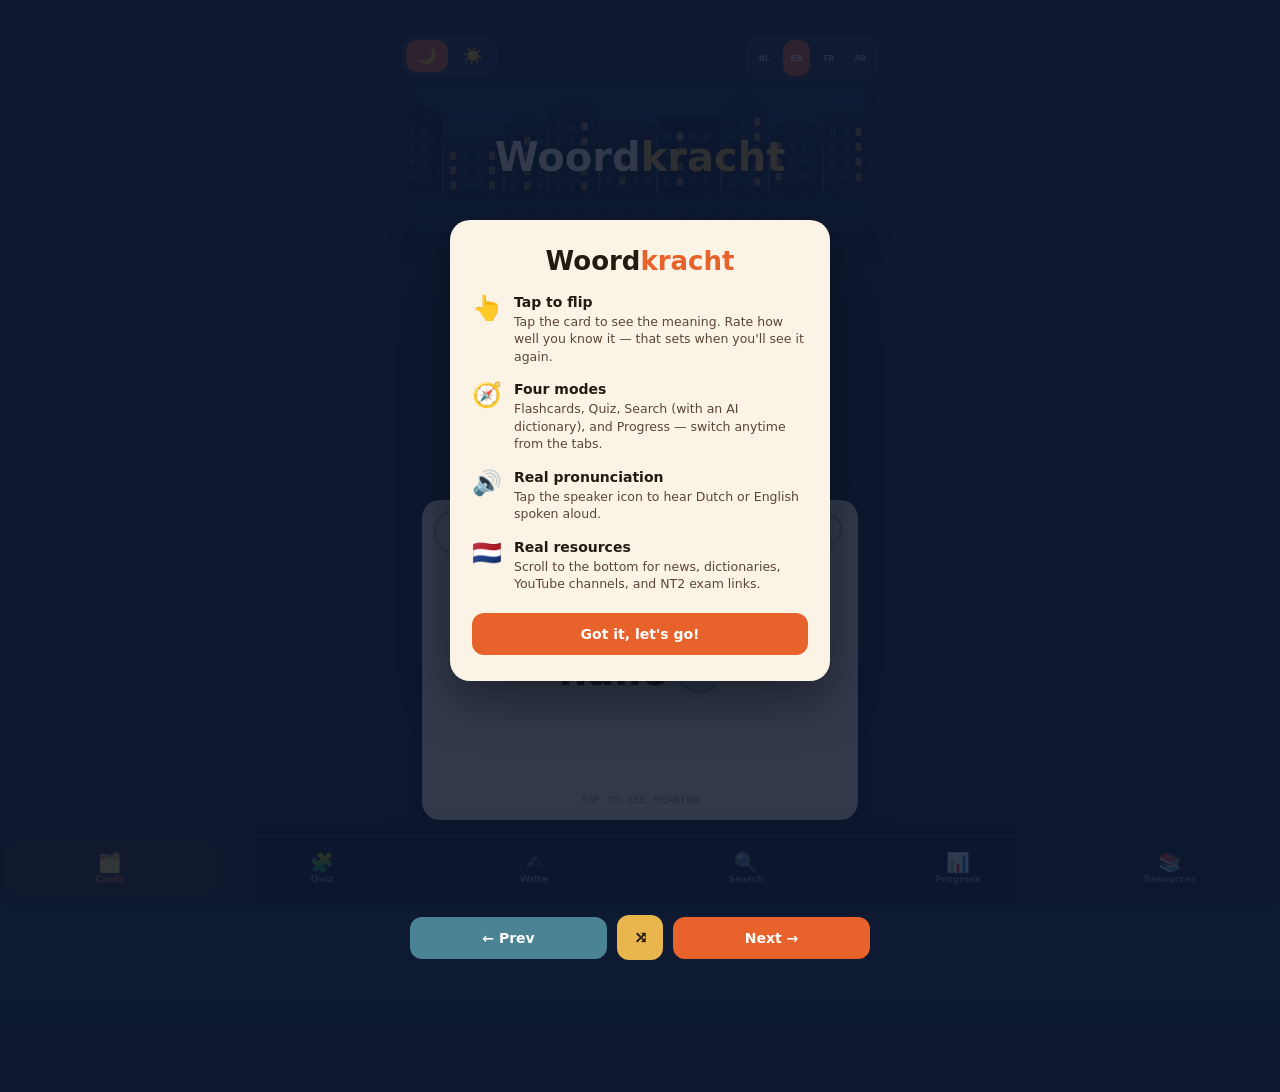
==== commit 95c8781e: "yeni menu" ====
--- a/index.html
+++ b/index.html
@@ -2074,101 +2074,114 @@
     </div>
   </div>
 
-  <div class="exam-card" id="examCard">
-    <div class="exam-header">
-      <span class="exam-icon">🎓</span>
-      <span class="exam-title">NT2 Staatsexamen</span>
+  <div class="progress-screen" id="resourcesScreen">
+    <div class="grammar-topic-list" style="margin-bottom:18px;">
+      <button class="grammar-topic-card" id="goToGrammarBtn">
+        <span class="grammar-topic-title" data-i18n="resGrammarEntry">📖 Grammar practice</span>
+        <span class="grammar-topic-arrow">›</span>
+      </button>
+      <button class="grammar-topic-card" id="goToMatchBtn">
+        <span class="grammar-topic-title" data-i18n="resMatchEntry">🔀 Opposites &amp; Synonyms</span>
+        <span class="grammar-topic-arrow">›</span>
+      </button>
     </div>
-    <div id="examBody"></div>
-    <div class="exam-links">
-      <a href="https://www.staatsexamensnt2.nl/aanmelden/examenrooster/examenrooster-programma-i" target="_blank" rel="noopener noreferrer" data-i18n="examScheduleI">Rooster Programma I (B1)</a>
-      <a href="https://www.staatsexamensnt2.nl/aanmelden/examenrooster/examenrooster-programma-ii" target="_blank" rel="noopener noreferrer" data-i18n="examScheduleII">Rooster Programma II (B2)</a>
+
+    <div class="exam-card" id="examCard">
+      <div class="exam-header">
+        <span class="exam-icon">🎓</span>
+        <span class="exam-title">NT2 Staatsexamen</span>
+      </div>
+      <div id="examBody"></div>
+      <div class="exam-links">
+        <a href="https://www.staatsexamensnt2.nl/aanmelden/examenrooster/examenrooster-programma-i" target="_blank" rel="noopener noreferrer" data-i18n="examScheduleI">Rooster Programma I (B1)</a>
+        <a href="https://www.staatsexamensnt2.nl/aanmelden/examenrooster/examenrooster-programma-ii" target="_blank" rel="noopener noreferrer" data-i18n="examScheduleII">Rooster Programma II (B2)</a>
+      </div>
     </div>
-  </div>
-
-  <div class="resources-footer">
-    <div class="resources-card news">
-      <div class="resources-header">
-        <span class="resources-icon"><svg viewBox="0 0 24 24" fill="none"><rect x="3" y="5" width="15" height="15" rx="1.5" stroke="white" stroke-width="1.8"/><path d="M18 8h2.5a1 1 0 0 1 1 1v9.5a1.5 1.5 0 0 1-3 0V8Z" stroke="white" stroke-width="1.8" stroke-linejoin="round"/><line x1="6" y1="9" x2="14" y2="9" stroke="white" stroke-width="1.6" stroke-linecap="round"/><line x1="6" y1="12.5" x2="14" y2="12.5" stroke="white" stroke-width="1.6" stroke-linecap="round"/><line x1="6" y1="16" x2="11" y2="16" stroke="white" stroke-width="1.6" stroke-linecap="round"/></svg></span>
-        <span class="resources-title" data-i18n="resNews">News &amp; culture</span>
-        <span class="resources-chevron">▾</span>
+
+    <div class="resources-footer">
+      <div class="resources-card news">
+        <div class="resources-header">
+          <span class="resources-icon"><svg viewBox="0 0 24 24" fill="none"><rect x="3" y="5" width="15" height="15" rx="1.5" stroke="white" stroke-width="1.8"/><path d="M18 8h2.5a1 1 0 0 1 1 1v9.5a1.5 1.5 0 0 1-3 0V8Z" stroke="white" stroke-width="1.8" stroke-linejoin="round"/><line x1="6" y1="9" x2="14" y2="9" stroke="white" stroke-width="1.6" stroke-linecap="round"/><line x1="6" y1="12.5" x2="14" y2="12.5" stroke="white" stroke-width="1.6" stroke-linecap="round"/><line x1="6" y1="16" x2="11" y2="16" stroke="white" stroke-width="1.6" stroke-linecap="round"/></svg></span>
+          <span class="resources-title" data-i18n="resNews">News &amp; culture</span>
+          <span class="resources-chevron">▾</span>
+        </div>
+        <div class="resources-links" id="resourcesLinksNews"></div>
       </div>
-      <div class="resources-links" id="resourcesLinksNews"></div>
+      <div class="resources-card knm">
+        <div class="resources-header">
+          <span class="resources-icon"><svg viewBox="0 0 24 24" fill="none"><path d="M12 3 L21 8 H3 Z" fill="white"/><rect x="5" y="9" width="2.2" height="9" fill="white"/><rect x="10.9" y="9" width="2.2" height="9" fill="white"/><rect x="16.8" y="9" width="2.2" height="9" fill="white"/><rect x="3.5" y="18.5" width="17" height="2" fill="white"/></svg></span>
+          <span class="resources-title" data-i18n="resKnm">KNM</span>
+          <span class="resources-chevron">▾</span>
+        </div>
+        <div class="resources-links" id="resourcesLinksKnm"></div>
+      </div>
+      <div class="resources-card youtube">
+        <div class="resources-header">
+          <span class="resources-icon"><svg viewBox="0 0 24 24" fill="none"><rect x="2" y="5.5" width="20" height="13" rx="4" fill="white"/><path d="M10.5 9.5 L15.5 12 L10.5 14.5 Z" fill="#e5533d"/></svg></span>
+          <span class="resources-title" data-i18n="resYoutube">YouTube</span>
+          <span class="resources-chevron">▾</span>
+        </div>
+        <div class="resources-links" id="resourcesLinksYoutube"></div>
+      </div>
+      <div class="resources-card listen">
+        <div class="resources-header">
+          <span class="resources-icon"><svg viewBox="0 0 24 24" fill="none"><path d="M4 13v-1a8 8 0 0 1 16 0v1" stroke="white" stroke-width="1.8" fill="none"/><rect x="3" y="12.5" width="4" height="6" rx="1.5" fill="white"/><rect x="17" y="12.5" width="4" height="6" rx="1.5" fill="white"/></svg></span>
+          <span class="resources-title" data-i18n="resListen">Luisteren</span>
+          <span class="resources-chevron">▾</span>
+        </div>
+        <div class="resources-links" id="resourcesLinksListen"></div>
+      </div>
+      <div class="resources-card tvkijken">
+        <div class="resources-header">
+          <span class="resources-icon"><svg viewBox="0 0 24 24" fill="none"><rect x="2.5" y="5" width="19" height="13" rx="1.8" stroke="white" stroke-width="1.8"/><line x1="8" y1="21" x2="16" y2="21" stroke="white" stroke-width="1.8" stroke-linecap="round"/><line x1="12" y1="18" x2="12" y2="21" stroke="white" stroke-width="1.8"/></svg></span>
+          <span class="resources-title" data-i18n="resTvKijken">TV kijken</span>
+          <span class="resources-chevron">▾</span>
+        </div>
+        <div class="resources-links" id="resourcesLinksTvKijken"></div>
+      </div>
+      <div class="resources-card dict">
+        <div class="resources-header">
+          <span class="resources-icon"><svg viewBox="0 0 24 24" fill="none"><path d="M12 6c-2-1.3-4.5-1.5-7-1v13c2.5-.5 5-.3 7 1V6Z" stroke="white" stroke-width="1.7" stroke-linejoin="round"/><path d="M12 6c2-1.3 4.5-1.5 7-1v13c-2.5-.5-5-.3-7 1V6Z" stroke="white" stroke-width="1.7" stroke-linejoin="round"/></svg></span>
+          <span class="resources-title" data-i18n="resDict">Dictionary</span>
+          <span class="resources-chevron">▾</span>
+        </div>
+        <div class="resources-links" id="resourcesLinksDict"></div>
+      </div>
+      <div class="resources-card practice">
+        <div class="resources-header">
+          <span class="resources-icon"><svg viewBox="0 0 24 24" fill="none"><path d="M4 5h13a1.5 1.5 0 0 1 1.5 1.5v7a1.5 1.5 0 0 1-1.5 1.5H10l-4 3.5V15H4a1.5 1.5 0 0 1-1.5-1.5v-7A1.5 1.5 0 0 1 4 5Z" fill="white"/></svg></span>
+          <span class="resources-title" data-i18n="resPractice">Language practice</span>
+          <span class="resources-chevron">▾</span>
+        </div>
+        <div class="resources-links" id="resourcesLinksPractice"></div>
+      </div>
+      <div class="resources-card coach">
+        <div class="resources-header">
+          <span class="resources-icon"><svg viewBox="0 0 24 24" fill="none"><path d="M2 12l4-4 3 3 1.5-1.5L14 13" stroke="white" stroke-width="1.9" stroke-linecap="round" stroke-linejoin="round" fill="none"/><path d="M13 9.5l3-3 6 6-2.5 2.5-1-1-3 3-3-3" stroke="white" stroke-width="1.9" stroke-linecap="round" stroke-linejoin="round" fill="none"/><circle cx="17" cy="14" r="1.3" fill="white"/></svg></span>
+          <span class="resources-title" data-i18n="resCoach">Taalcoaches</span>
+          <span class="resources-chevron">▾</span>
+        </div>
+        <div class="resources-links" id="resourcesLinksCoach"></div>
+      </div>
+      <div class="resources-card werk">
+        <div class="resources-header">
+          <span class="resources-icon"><svg viewBox="0 0 24 24" fill="none"><path d="M8 7V5.5A1.5 1.5 0 0 1 9.5 4h5A1.5 1.5 0 0 1 16 5.5V7" stroke="white" stroke-width="1.9" stroke-linecap="round" stroke-linejoin="round" fill="none"/><rect x="3.5" y="7" width="17" height="12" rx="1.8" stroke="white" stroke-width="1.9" fill="none"/><path d="M3.5 12.5h17" stroke="white" stroke-width="1.9"/></svg></span>
+          <span class="resources-title" data-i18n="resWerk">Werk en Vrijwilligers</span>
+          <span class="resources-chevron">▾</span>
+        </div>
+        <div class="resources-links" id="resourcesLinksWerk"></div>
+      </div>
     </div>
-    <div class="resources-card knm">
-      <div class="resources-header">
-        <span class="resources-icon"><svg viewBox="0 0 24 24" fill="none"><path d="M12 3 L21 8 H3 Z" fill="white"/><rect x="5" y="9" width="2.2" height="9" fill="white"/><rect x="10.9" y="9" width="2.2" height="9" fill="white"/><rect x="16.8" y="9" width="2.2" height="9" fill="white"/><rect x="3.5" y="18.5" width="17" height="2" fill="white"/></svg></span>
-        <span class="resources-title" data-i18n="resKnm">KNM</span>
-        <span class="resources-chevron">▾</span>
-      </div>
-      <div class="resources-links" id="resourcesLinksKnm"></div>
+
+    <div class="feedback-bar">
+      <span class="feedback-text" data-i18n="feedbackPrompt">Found a problem, or something you'd like added?</span>
+      <a class="feedback-btn" id="feedbackLink" href="#" target="_blank" rel="noopener noreferrer" data-i18n="feedbackBtn">💬 Send feedback</a>
     </div>
-    <div class="resources-card youtube">
-      <div class="resources-header">
-        <span class="resources-icon"><svg viewBox="0 0 24 24" fill="none"><rect x="2" y="5.5" width="20" height="13" rx="4" fill="white"/><path d="M10.5 9.5 L15.5 12 L10.5 14.5 Z" fill="#e5533d"/></svg></span>
-        <span class="resources-title" data-i18n="resYoutube">YouTube</span>
-        <span class="resources-chevron">▾</span>
-      </div>
-      <div class="resources-links" id="resourcesLinksYoutube"></div>
+
+    <div class="scene-label">
+      <span id="sceneCaption">A1–C2 · Netherlands</span>
+      <span id="sceneCredit">Illustration</span>
     </div>
-    <div class="resources-card listen">
-      <div class="resources-header">
-        <span class="resources-icon"><svg viewBox="0 0 24 24" fill="none"><path d="M4 13v-1a8 8 0 0 1 16 0v1" stroke="white" stroke-width="1.8" fill="none"/><rect x="3" y="12.5" width="4" height="6" rx="1.5" fill="white"/><rect x="17" y="12.5" width="4" height="6" rx="1.5" fill="white"/></svg></span>
-        <span class="resources-title" data-i18n="resListen">Luisteren</span>
-        <span class="resources-chevron">▾</span>
-      </div>
-      <div class="resources-links" id="resourcesLinksListen"></div>
-    </div>
-    <div class="resources-card tvkijken">
-      <div class="resources-header">
-        <span class="resources-icon"><svg viewBox="0 0 24 24" fill="none"><rect x="2.5" y="5" width="19" height="13" rx="1.8" stroke="white" stroke-width="1.8"/><line x1="8" y1="21" x2="16" y2="21" stroke="white" stroke-width="1.8" stroke-linecap="round"/><line x1="12" y1="18" x2="12" y2="21" stroke="white" stroke-width="1.8"/></svg></span>
-        <span class="resources-title" data-i18n="resTvKijken">TV kijken</span>
-        <span class="resources-chevron">▾</span>
-      </div>
-      <div class="resources-links" id="resourcesLinksTvKijken"></div>
-    </div>
-    <div class="resources-card dict">
-      <div class="resources-header">
-        <span class="resources-icon"><svg viewBox="0 0 24 24" fill="none"><path d="M12 6c-2-1.3-4.5-1.5-7-1v13c2.5-.5 5-.3 7 1V6Z" stroke="white" stroke-width="1.7" stroke-linejoin="round"/><path d="M12 6c2-1.3 4.5-1.5 7-1v13c-2.5-.5-5-.3-7 1V6Z" stroke="white" stroke-width="1.7" stroke-linejoin="round"/></svg></span>
-        <span class="resources-title" data-i18n="resDict">Dictionary</span>
-        <span class="resources-chevron">▾</span>
-      </div>
-      <div class="resources-links" id="resourcesLinksDict"></div>
-    </div>
-    <div class="resources-card practice">
-      <div class="resources-header">
-        <span class="resources-icon"><svg viewBox="0 0 24 24" fill="none"><path d="M4 5h13a1.5 1.5 0 0 1 1.5 1.5v7a1.5 1.5 0 0 1-1.5 1.5H10l-4 3.5V15H4a1.5 1.5 0 0 1-1.5-1.5v-7A1.5 1.5 0 0 1 4 5Z" fill="white"/></svg></span>
-        <span class="resources-title" data-i18n="resPractice">Language practice</span>
-        <span class="resources-chevron">▾</span>
-      </div>
-      <div class="resources-links" id="resourcesLinksPractice"></div>
-    </div>
-    <div class="resources-card coach">
-      <div class="resources-header">
-        <span class="resources-icon"><svg viewBox="0 0 24 24" fill="none"><path d="M2 12l4-4 3 3 1.5-1.5L14 13" stroke="white" stroke-width="1.9" stroke-linecap="round" stroke-linejoin="round" fill="none"/><path d="M13 9.5l3-3 6 6-2.5 2.5-1-1-3 3-3-3" stroke="white" stroke-width="1.9" stroke-linecap="round" stroke-linejoin="round" fill="none"/><circle cx="17" cy="14" r="1.3" fill="white"/></svg></span>
-        <span class="resources-title" data-i18n="resCoach">Taalcoaches</span>
-        <span class="resources-chevron">▾</span>
-      </div>
-      <div class="resources-links" id="resourcesLinksCoach"></div>
-    </div>
-    <div class="resources-card werk">
-      <div class="resources-header">
-        <span class="resources-icon"><svg viewBox="0 0 24 24" fill="none"><path d="M8 7V5.5A1.5 1.5 0 0 1 9.5 4h5A1.5 1.5 0 0 1 16 5.5V7" stroke="white" stroke-width="1.9" stroke-linecap="round" stroke-linejoin="round" fill="none"/><rect x="3.5" y="7" width="17" height="12" rx="1.8" stroke="white" stroke-width="1.9" fill="none"/><path d="M3.5 12.5h17" stroke="white" stroke-width="1.9"/></svg></span>
-        <span class="resources-title" data-i18n="resWerk">Werk en Vrijwilligers</span>
-        <span class="resources-chevron">▾</span>
-      </div>
-      <div class="resources-links" id="resourcesLinksWerk"></div>
-    </div>
-  </div>
-
-  <div class="feedback-bar">
-    <span class="feedback-text" data-i18n="feedbackPrompt">Found a problem, or something you'd like added?</span>
-    <a class="feedback-btn" id="feedbackLink" href="#" target="_blank" rel="noopener noreferrer" data-i18n="feedbackBtn">💬 Send feedback</a>
-  </div>
-
-  <div class="scene-label">
-    <span id="sceneCaption">A1–C2 · Netherlands</span>
-    <span id="sceneCredit">Illustration</span>
   </div>
 
   <div class="bottom-nav-spacer"></div>
@@ -2179,10 +2192,9 @@
   <button class="mode-tab active" id="tabCards" data-i18n-title="tabCards" role="tab" aria-selected="true"><span class="tab-icon">🗂️</span><span class="tab-label" data-i18n="tabCardsShort">Cards</span></button>
   <button class="mode-tab" id="tabQuiz" data-i18n-title="tabQuiz" role="tab" aria-selected="false"><span class="tab-icon">🧩</span><span class="tab-label" data-i18n="tabQuizShort">Quiz</span></button>
   <button class="mode-tab" id="tabWrite" data-i18n-title="tabWrite" role="tab" aria-selected="false"><span class="tab-icon">✍️</span><span class="tab-label" data-i18n="tabWriteShort">Write</span></button>
-  <button class="mode-tab" id="tabOpposites" data-i18n-title="tabOpposites" role="tab" aria-selected="false"><span class="tab-icon">🔀</span><span class="tab-label" data-i18n="tabOppositesShort">Match</span></button>
-  <button class="mode-tab" id="tabGrammar" data-i18n-title="tabGrammar" role="tab" aria-selected="false"><span class="tab-icon">📖</span><span class="tab-label" data-i18n="tabGrammarShort">Grammar</span></button>
   <button class="mode-tab" id="tabSearch" data-i18n-title="tabSearch" role="tab" aria-selected="false"><span class="tab-icon">🔍</span><span class="tab-label" data-i18n="tabSearchShort">Search</span></button>
   <button class="mode-tab" id="tabProgress" data-i18n-title="tabProgress" role="tab" aria-selected="false"><span class="tab-icon">📊</span><span class="tab-label" data-i18n="tabProgressShort">Progress</span></button>
+  <button class="mode-tab" id="tabResources" data-i18n-title="tabResources" role="tab" aria-selected="false"><span class="tab-icon">📚</span><span class="tab-label" data-i18n="tabResourcesShort">Resources</span></button>
 </div>
 
 <script>
@@ -4527,6 +4539,10 @@
   tabOppositesShort: { en:"Match", nl:"Match", tr:"Eşleştir", ar:"طابق" },
   tabGrammar:    { en:"📖 Grammar", nl:"📖 Grammatica", tr:"📖 Dilbilgisi", ar:"📖 القواعد" },
   tabGrammarShort: { en:"Grammar", nl:"Grammatica", tr:"Dilbilgisi", ar:"القواعد" },
+  tabResources:  { en:"📚 Resources", nl:"📚 Bronnen", tr:"📚 Kaynaklar", ar:"📚 مصادر" },
+  tabResourcesShort: { en:"Resources", nl:"Bronnen", tr:"Kaynaklar", ar:"مصادر" },
+  resGrammarEntry: { en:"📖 Grammar practice", nl:"📖 Grammaticaoefeningen", tr:"📖 Gramer alıştırmaları", ar:"📖 تدريبات القواعد" },
+  resMatchEntry: { en:"🔀 Opposites & Synonyms", nl:"🔀 Tegenstellingen & Synoniemen", tr:"🔀 Zıt ve Eş Anlamlar", ar:"🔀 الأضداد والمرادفات" },
   grammarIntro:  { en:"Pick a topic, read the explanation, then test yourself.", nl:"Kies een onderwerp, lees de uitleg en test jezelf.", tr:"Bir konu seç, açıklamayı oku, sonra kendini test et.", ar:"اختر موضوعاً، اقرأ الشرح، ثم اختبر نفسك." },
   grammarAllTopics: { en:"All topics", nl:"Alle onderwerpen", tr:"Tüm konular", ar:"جميع المواضيع" },
   grammarStartQuiz: { en:"Start quiz", nl:"Start de test", tr:"Testi başlat", ar:"ابدأ الاختبار" },
@@ -5350,10 +5366,9 @@
 const tabCards = document.getElementById('tabCards');
 const tabQuiz = document.getElementById('tabQuiz');
 const tabWrite = document.getElementById('tabWrite');
-const tabOpposites = document.getElementById('tabOpposites');
-const tabGrammar = document.getElementById('tabGrammar');
 const tabSearch = document.getElementById('tabSearch');
 const tabProgress = document.getElementById('tabProgress');
+const tabResources = document.getElementById('tabResources');
 const cardsScreen = document.getElementById('cardsScreen');
 const quizScreen = document.getElementById('quizScreen');
 const writeScreen = document.getElementById('writeScreen');
@@ -5361,15 +5376,15 @@
 const grammarScreen = document.getElementById('grammarScreen');
 const searchScreen = document.getElementById('searchScreen');
 const progressScreen = document.getElementById('progressScreen');
+const resourcesScreen = document.getElementById('resourcesScreen');
 
 function deactivateAllTabs(){
   tabCards.classList.remove('active');
   tabQuiz.classList.remove('active');
   tabWrite.classList.remove('active');
-  tabOpposites.classList.remove('active');
-  tabGrammar.classList.remove('active');
   tabSearch.classList.remove('active');
   tabProgress.classList.remove('active');
+  tabResources.classList.remove('active');
   cardsScreen.classList.add('hidden');
   quizScreen.classList.remove('active');
   writeScreen.classList.remove('active');
@@ -5377,6 +5392,7 @@
   grammarScreen.classList.remove('active');
   searchScreen.classList.remove('active');
   progressScreen.classList.remove('active');
+  resourcesScreen.classList.remove('active');
 }
 
 tabCards.onclick = ()=>{
@@ -5399,21 +5415,6 @@
   startWrite(writeDifficulty);
   updateBackgroundTheme();
 };
-tabOpposites.onclick = ()=>{
-  deactivateAllTabs();
-  tabOpposites.classList.add('active');
-  oppositesScreen.classList.add('active');
-  renderMatchModeToggle();
-  startOpposites();
-  updateBackgroundTheme();
-};
-tabGrammar.onclick = ()=>{
-  deactivateAllTabs();
-  tabGrammar.classList.add('active');
-  grammarScreen.classList.add('active');
-  renderGrammarTopicList();
-  updateBackgroundTheme();
-};
 tabSearch.onclick = ()=>{
   deactivateAllTabs();
   tabSearch.classList.add('active');
@@ -5426,6 +5427,29 @@
   progressScreen.classList.add('active');
   renderProgress();
   renderTodayUsage();
+};
+tabResources.onclick = ()=>{
+  deactivateAllTabs();
+  tabResources.classList.add('active');
+  resourcesScreen.classList.add('active');
+};
+// Grammar and Opposites/Synonyms live under the Resources tab, entered via
+// their own cards rather than a dedicated bottom-nav slot. The Resources tab
+// stays visually active while inside either, so navigation still feels coherent.
+document.getElementById('goToGrammarBtn').onclick = ()=>{
+  deactivateAllTabs();
+  tabResources.classList.add('active');
+  grammarScreen.classList.add('active');
+  renderGrammarTopicList();
+  updateBackgroundTheme();
+};
+document.getElementById('goToMatchBtn').onclick = ()=>{
+  deactivateAllTabs();
+  tabResources.classList.add('active');
+  oppositesScreen.classList.add('active');
+  renderMatchModeToggle();
+  startOpposites();
+  updateBackgroundTheme();
 };
 
 /* ---------- quiz mode ---------- */
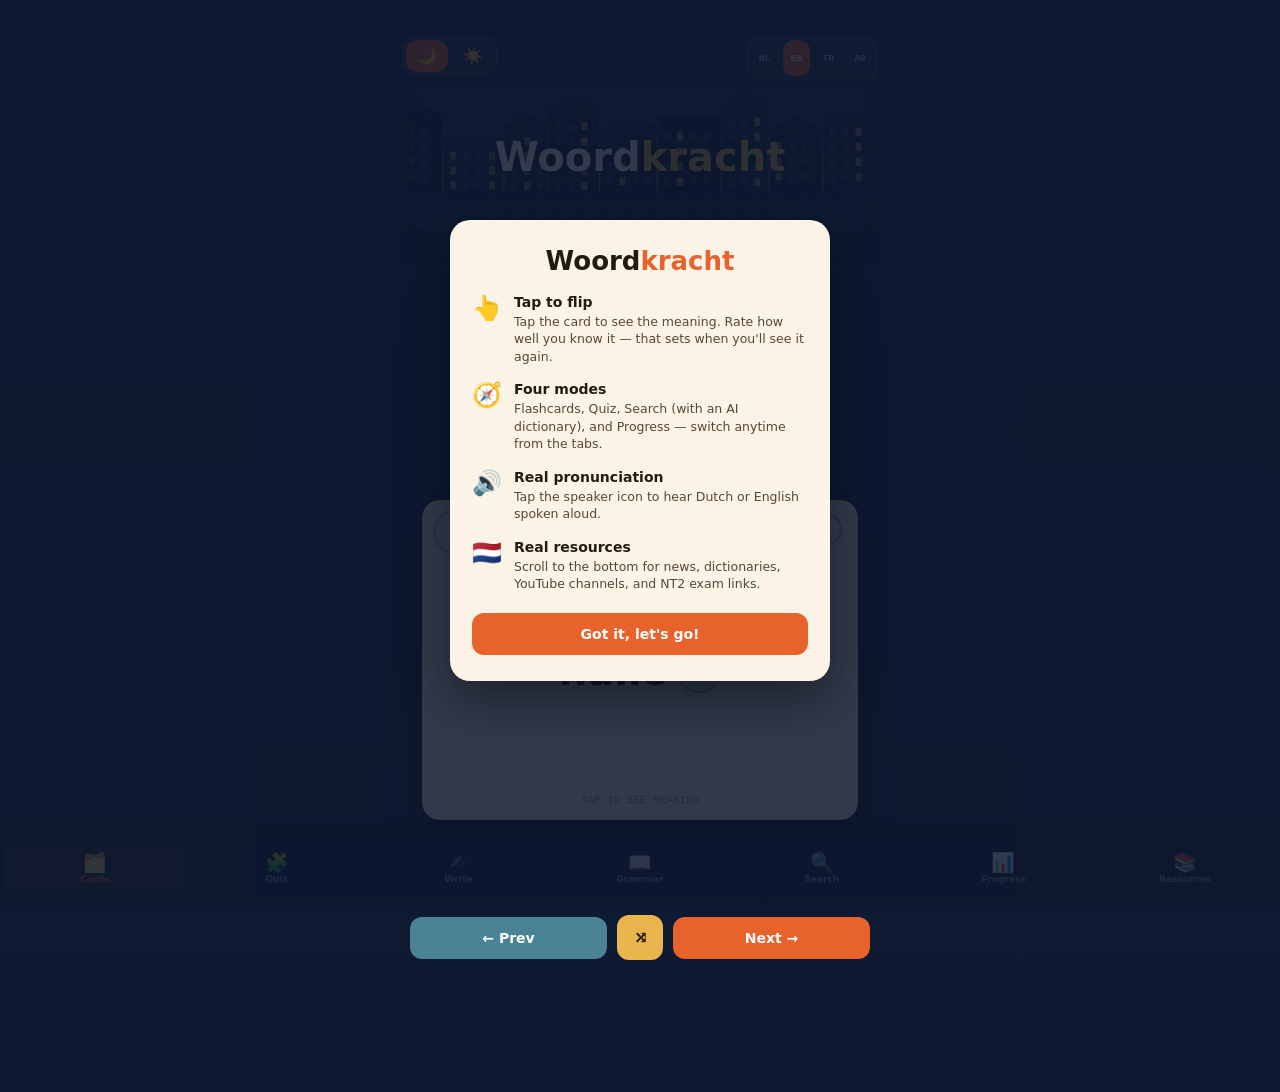
==== commit 695475b1: "gramer sekmesi ve cozunurluk" ====
--- a/index.html
+++ b/index.html
@@ -776,6 +776,67 @@
 .write-input:focus{ outline:none; border-color: var(--teal); }
 .write-input.correct{ border-color:#4caf72; background: rgba(76,175,114,0.12); }
 .write-input.incorrect{ border-color:#d1584c; background: rgba(209,88,76,0.12); }
+.essay-textarea{
+  width:100%;
+  resize:vertical;
+  font-family:'Inter', system-ui, sans-serif;
+  line-height:1.5;
+}
+.essay-word-count{
+  text-align:right;
+  font-family:'JetBrains Mono', ui-monospace, monospace;
+  font-size:11.5px;
+  color:#9aa8c2;
+  margin-top:6px;
+}
+.essay-word-count.good{ color:#4caf72; font-weight:700; }
+.essay-results{ margin-top:8px; }
+.essay-feedback-card{
+  display:flex;
+  gap:10px;
+  align-items:flex-start;
+  background: rgba(255,255,255,0.05);
+  border:1px solid rgba(255,255,255,0.12);
+  border-radius:12px;
+  padding:12px 14px;
+  margin-bottom:8px;
+}
+.essay-feedback-card.mistake{ border-left:3px solid #e5533d; }
+.essay-feedback-card.upgrade{ border-left:3px solid #e8b64c; }
+.essay-feedback-icon{ font-size:16px; flex-shrink:0; line-height:1.3; }
+.essay-feedback-orig{
+  font-family:'Fredoka', 'Trebuchet MS', sans-serif;
+  font-weight:600;
+  font-size:14px;
+  color: var(--cream);
+  text-decoration: line-through;
+  text-decoration-color: rgba(229,83,61,0.6);
+}
+.essay-feedback-card.upgrade .essay-feedback-orig{ text-decoration:none; }
+.essay-feedback-fix{
+  font-family:'Inter', system-ui, sans-serif;
+  font-weight:600;
+  font-size:13.5px;
+  color:#4caf72;
+  margin-top:2px;
+}
+.essay-feedback-explain{
+  font-family:'Inter', system-ui, sans-serif;
+  font-size:12px;
+  color:#b7c4d9;
+  margin-top:4px;
+}
+.essay-feedback-empty{
+  text-align:center;
+  font-family:'Inter', system-ui, sans-serif;
+  font-size:13px;
+  color:#4caf72;
+  padding:10px;
+}
+body.light-mode .essay-word-count{ color:#7a6248; }
+body.light-mode .essay-feedback-card{ background: rgba(255,250,240,0.7); border-color: rgba(36,26,18,0.2); }
+body.light-mode .essay-feedback-orig{ color:#241a12; }
+body.light-mode .essay-feedback-explain{ color:#5a4634; }
 .write-submit-btn{
   font-family:'Inter', system-ui, sans-serif;
   font-weight:600;
@@ -1281,13 +1342,12 @@
 }
 .resource-link:active{ transform: scale(0.96); }
 
-/* full-page rotating photo background — light mode only. Uses each div's own
-   background-image (cover/center) so it always fills the page correctly no matter
-   how tall the page ends up being; no viewport-height math, no seams. */
+/* full-page rotating background pattern — light mode only. Crisp, tileable
+   Hero-Patterns-style SVG textures (vector, so always perfectly sharp at any
+   screen size — no blur, no compression artifacts like the old stock photos). */
 .bg-photo-full{
   position:absolute; inset:0; z-index:0;
-  background-size:cover;
-  background-position:center;
+  background-repeat:repeat;
   opacity:0;
   transition: opacity 1.6s ease-in-out;
   will-change: opacity;
@@ -1301,7 +1361,7 @@
 }
 body.light-mode .bg-scrim-full{
   display:block;
-  background: linear-gradient(180deg, rgba(255,250,240,0.65) 0%, rgba(255,250,240,0.7) 40%, rgba(255,250,240,0.88) 100%);
+  background: linear-gradient(180deg, rgba(255,250,240,0.15) 0%, rgba(255,250,240,0.22) 40%, rgba(255,250,240,0.4) 100%);
 }
 /* feedback bar */
 .feedback-bar{
@@ -1357,9 +1417,6 @@
 /* ---------- light mode overrides ---------- */
 body.light-mode .page{
   background: linear-gradient(180deg, #eaf6fb 0%, #fdf3df 100%);
-}
-body.light-mode .bg-photo-full{
-  filter: saturate(1.08) brightness(1.02) contrast(1.02);
 }
 body.light-mode .eyebrow{ color: var(--brick-dark); }
 body.light-mode .subtitle{ color:#5a4634; }
@@ -2021,16 +2078,19 @@
   </div>
 
   <div class="quiz-screen" id="writeScreen">
+    <div class="levels" id="writeModeToggle"></div>
     <div class="levels" id="writeLevels"></div>
     <div id="writeBody"></div>
   </div>
 
   <div class="quiz-screen" id="oppositesScreen">
+    <div class="levels" id="practiceSwitchToggleM"></div>
     <div class="levels" id="matchModeToggle"></div>
     <div id="oppositesBody"></div>
   </div>
 
   <div class="quiz-screen" id="grammarScreen">
+    <div class="levels" id="practiceSwitchToggleG"></div>
     <div id="grammarBody"></div>
   </div>
 
@@ -2075,17 +2135,6 @@
   </div>
 
   <div class="progress-screen" id="resourcesScreen">
-    <div class="grammar-topic-list" style="margin-bottom:18px;">
-      <button class="grammar-topic-card" id="goToGrammarBtn">
-        <span class="grammar-topic-title" data-i18n="resGrammarEntry">📖 Grammar practice</span>
-        <span class="grammar-topic-arrow">›</span>
-      </button>
-      <button class="grammar-topic-card" id="goToMatchBtn">
-        <span class="grammar-topic-title" data-i18n="resMatchEntry">🔀 Opposites &amp; Synonyms</span>
-        <span class="grammar-topic-arrow">›</span>
-      </button>
-    </div>
-
     <div class="exam-card" id="examCard">
       <div class="exam-header">
         <span class="exam-icon">🎓</span>
@@ -2192,6 +2241,7 @@
   <button class="mode-tab active" id="tabCards" data-i18n-title="tabCards" role="tab" aria-selected="true"><span class="tab-icon">🗂️</span><span class="tab-label" data-i18n="tabCardsShort">Cards</span></button>
   <button class="mode-tab" id="tabQuiz" data-i18n-title="tabQuiz" role="tab" aria-selected="false"><span class="tab-icon">🧩</span><span class="tab-label" data-i18n="tabQuizShort">Quiz</span></button>
   <button class="mode-tab" id="tabWrite" data-i18n-title="tabWrite" role="tab" aria-selected="false"><span class="tab-icon">✍️</span><span class="tab-label" data-i18n="tabWriteShort">Write</span></button>
+  <button class="mode-tab" id="tabGrammar" data-i18n-title="tabGrammar" role="tab" aria-selected="false"><span class="tab-icon">📖</span><span class="tab-label" data-i18n="tabGrammarShort">Grammar</span></button>
   <button class="mode-tab" id="tabSearch" data-i18n-title="tabSearch" role="tab" aria-selected="false"><span class="tab-icon">🔍</span><span class="tab-label" data-i18n="tabSearchShort">Search</span></button>
   <button class="mode-tab" id="tabProgress" data-i18n-title="tabProgress" role="tab" aria-selected="false"><span class="tab-icon">📊</span><span class="tab-label" data-i18n="tabProgressShort">Progress</span></button>
   <button class="mode-tab" id="tabResources" data-i18n-title="tabResources" role="tab" aria-selected="false"><span class="tab-icon">📚</span><span class="tab-label" data-i18n="tabResourcesShort">Resources</span></button>
@@ -4552,6 +4602,24 @@
   matchModeOpposites: { en:"Opposites", nl:"Tegenstellingen", tr:"Zıt Anlamlar", ar:"الأضداد" },
   matchModeSynonyms: { en:"Synonyms", nl:"Synoniemen", tr:"Eş Anlamlar", ar:"المرادفات" },
   writeInstruction: { en:"How do you say this in Dutch?", nl:"Hoe zeg je dit in het Nederlands?", tr:"Bunu Hollandaca nasıl söylersin?", ar:"كيف تقول هذا بالهولندية؟" },
+  writeModeVocab: { en:"Words", nl:"Woorden", tr:"Kelimeler", ar:"كلمات" },
+  writeModeEssay: { en:"B2 Essay", nl:"B2 Opstel", tr:"B2 Kompozisyon", ar:"مقال B2" },
+  essayPromptLabel: { en:"Write 100–150 words about:", nl:"Schrijf 100–150 woorden over:", tr:"Şu konuda 100-150 kelime yaz:", ar:"اكتب 100-150 كلمة حول:" },
+  essayNewPrompt: { en:"New topic", nl:"Ander onderwerp", tr:"Başka bir konu", ar:"موضوع آخر" },
+  essayPlaceholder: { en:"Write your Dutch text here…", nl:"Schrijf hier je Nederlandse tekst…", tr:"Hollandaca metnini buraya yaz…", ar:"اكتب نصك بالهولندية هنا…" },
+  essayWords: { en:"words", nl:"woorden", tr:"kelime", ar:"كلمة" },
+  essaySubmit: { en:"Get AI feedback", nl:"Krijg AI-feedback", tr:"Yapay Zeka Geri Bildirimi Al", ar:"احصل على تقييم الذكاء الاصطناعي" },
+  essayGrading: { en:"Grading…", nl:"Bezig met beoordelen…", tr:"Değerlendiriliyor…", ar:"جارٍ التقييم…" },
+  essayTooShort: { en:"Write a bit more before submitting (at least a few sentences).", nl:"Schrijf iets meer voordat je het inlevert (minstens een paar zinnen).", tr:"Göndermeden önce biraz daha yaz (en az birkaç cümle).", ar:"اكتب أكثر قليلاً قبل الإرسال (على الأقل بضع جمل)." },
+  essayError: { en:"Couldn't grade this right now. Check your connection and try again.", nl:"Kon dit nu niet beoordelen. Controleer je verbinding en probeer opnieuw.", tr:"Şu anda değerlendirilemedi. Bağlantını kontrol edip tekrar dene.", ar:"تعذر التقييم الآن. تحقق من اتصالك وحاول مرة أخرى." },
+  essayScoreGrammar: { en:"Grammar", nl:"Grammatica", tr:"Dilbilgisi", ar:"القواعد" },
+  essayScoreVocab: { en:"Vocabulary", nl:"Woordenschat", tr:"Kelime Bilgisi", ar:"المفردات" },
+  essayScoreStructure: { en:"Structure", nl:"Structuur", tr:"Yapı", ar:"البنية" },
+  essayScoresTitle: { en:"Your scores", nl:"Jouw scores", tr:"Puanların", ar:"درجاتك" },
+  essayMistakesTitle: { en:"Grammar mistakes", nl:"Grammaticafouten", tr:"Dilbilgisi Hataları", ar:"أخطاء نحوية" },
+  essayUpgradesTitle: { en:"Vocabulary upgrades", nl:"Woordenschat-upgrades", tr:"Kelime Bilgisi Yükseltmeleri", ar:"تطوير المفردات" },
+  essayNoMistakes: { en:"No grammar mistakes found!", nl:"Geen grammaticafouten gevonden!", tr:"Dilbilgisi hatası bulunamadı!", ar:"لم يتم العثور على أخطاء نحوية!" },
+  essayVocabStrong: { en:"Your vocabulary is already strong here!", nl:"Je woordenschat is hier al sterk!", tr:"Kelime bilginiz burada zaten güçlü!", ar:"مفرداتك قوية بالفعل هنا!" },
   writePlaceholder: { en:"Type the Dutch word…", nl:"Typ het Nederlandse woord…", tr:"Hollandaca kelimeyi yaz…", ar:"اكتب الكلمة الهولندية…" },
   writeCheck:    { en:"Check", nl:"Controleer", tr:"Kontrol et", ar:"تحقق" },
   writeCorrect:  { en:"Correct!", nl:"Correct!", tr:"Doğru!", ar:"صحيح!" },
@@ -4681,9 +4749,17 @@
   render();
   updateStats();
   if(quizScreen.classList.contains('active')) startQuiz(quizDifficulty);
-  if(writeScreen.classList.contains('active')) startWrite(writeDifficulty);
-  if(oppositesScreen.classList.contains('active')){ renderMatchModeToggle(); startOpposites(); }
+  if(writeScreen.classList.contains('active')){
+    renderWriteModeToggle();
+    if(writeMode === 'essay') renderEssayPromptUI(); else startWrite(writeDifficulty);
+  }
+  if(oppositesScreen.classList.contains('active')){
+    wirePracticeSwitch(document.getElementById('practiceSwitchToggleM'), 'match');
+    renderMatchModeToggle();
+    startOpposites();
+  }
   if(grammarScreen.classList.contains('active')){
+    wirePracticeSwitch(document.getElementById('practiceSwitchToggleG'), 'grammar');
     if(document.getElementById('grammarOptions')){
       // mid-quiz (single-topic or mixed): just redraw the current question in the new language
       renderGrammarQuestion();
@@ -5122,24 +5198,20 @@
 const sceneCredit = document.getElementById('sceneCredit');
 
 function updateBackgroundTheme(){
-  // level/type selection no longer changes the background — the gallery rotates on its own.
+  // level/type selection no longer changes the background — the pattern rotates on its own.
   // kept as a safe no-op so existing call sites don't need to change.
 }
 
-/* real photo gallery — cycles through several curated Dutch scenes on its own,
-   independent of level/type selection, spanning the full page as a background.
-   Only visible in light mode (see CSS: body.light-mode .bg-photo-full). Each photo
-   is preloaded before being applied as a CSS background, so a failed/slow load
-   never shows a broken or empty layer. */
-const GALLERY_PHOTOS = [
-  { url:"https://commons.wikimedia.org/wiki/Special:FilePath/The_windmills_of_Kinderdijk.JPG?width=640", caption:"Kinderdijk windmills", credit:"Wikimedia Commons · CC BY-SA 3.0" },
-  { url:"https://commons.wikimedia.org/wiki/Special:FilePath/Amsterdam_Stadt_der_Fahrr%C3%A4der_(39638868592).jpg?width=640", caption:"Bicycles & canals", credit:"Wikimedia Commons · CC BY" },
-  { url:"https://commons.wikimedia.org/wiki/Special:FilePath/Colorful_canal_houses_at_golden_hour_in_Damrak_avenue_Amsterdam_the_Netherlands.jpg?width=640", caption:"Amsterdam canals & cityscape", credit:"Basile Morin · CC BY-SA 4.0" },
-  { url:"https://commons.wikimedia.org/wiki/Special:FilePath/Heinen_Delfts_Blauw,_Delft_(2018).jpg?width=640", caption:"Delft Blue porcelain", credit:"Wikimedia Commons · CC BY-SA 4.0" },
-  { url:"https://commons.wikimedia.org/wiki/Special:FilePath/Oosterscheldekering,_the_largest_of_thirteen_Delta_Works.jpg?width=640", caption:"Oosterscheldekering (Deltawerken)", credit:"Isai Symens · CC BY-SA 4.0" },
-  { url:"https://commons.wikimedia.org/wiki/Special:FilePath/Amsterdam_Centraal_2016-09-13.jpg?width=640", caption:"Amsterdam Centraal station", credit:"Slaunger · CC BY-SA 4.0" },
-  { url:"https://commons.wikimedia.org/wiki/Special:FilePath/Station_Rotterdam_Centraal.jpg?width=640", caption:"Rotterdam Centraal station", credit:"Sjors Provoost · CC BY 2.0" },
-  { url:"https://commons.wikimedia.org/wiki/Special:FilePath/Utrecht_Centraal_station_vanaf_voetgangersbrug_2017_1.jpg?width=640", caption:"Utrecht Centraal station", credit:"Wikimedia Commons · CC BY-SA 4.0" },
+/* light-mode full-page background — a small rotating set of original, crisp
+   SVG line-pattern textures (Hero-Patterns-style: subtle, tileable, vector).
+   Being vector graphics they're always perfectly sharp on any screen and are
+   a few hundred bytes each, unlike the stock photos this replaced which were
+   blurry at full-page size and much heavier to load. */
+const GALLERY_PATTERNS = [
+  { name:"Delft tegels", tile:56, data:"[data-uri]" },
+  { name:"Gracht golven", tile:72, data:"[data-uri]" },
+  { name:"Tulpen stippen", tile:32, data:"[data-uri]" },
+  { name:"Molenwieken", tile:48, data:"[data-uri]" },
 ];
 let galleryIndex = 0;
 let galleryLayer = 'A'; // which full-page layer is currently the visible/active one
@@ -5147,29 +5219,25 @@
 const bgPhotoFullB = document.getElementById('bgPhotoFullB');
 
 function showGalleryPhoto(index){
-  const item = GALLERY_PHOTOS[index];
+  const item = GALLERY_PATTERNS[index];
   const showing = galleryLayer === 'A' ? bgPhotoFullA : bgPhotoFullB;
   const hidden  = galleryLayer === 'A' ? bgPhotoFullB : bgPhotoFullA;
 
-  const preload = new Image();
-  preload.onload = ()=>{
-    hidden.style.backgroundImage = `url("${item.url}")`;
-    hidden.classList.add('active');
-    showing.classList.remove('active');
-    galleryLayer = galleryLayer === 'A' ? 'B' : 'A';
-    sceneCaption.textContent = item.caption;
-    sceneCredit.textContent = item.credit;
-  };
-  preload.onerror = ()=>{
-    sceneCredit.textContent = "Photo unavailable — showing default background";
-  };
-  preload.src = item.url;
+  // data-URI patterns are already in memory (no network fetch), so they can
+  // be applied immediately — no preloading or failure handling needed.
+  hidden.style.backgroundImage = `url("${item.data}")`;
+  hidden.style.backgroundSize = item.tile + 'px ' + item.tile + 'px';
+  hidden.classList.add('active');
+  showing.classList.remove('active');
+  galleryLayer = galleryLayer === 'A' ? 'B' : 'A';
+  sceneCaption.textContent = item.name;
+  sceneCredit.textContent = "Woordkracht pattern";
 }
 function startGallery(){
   showGalleryPhoto(galleryIndex);
   setInterval(()=>{
-    if(document.hidden) return; // tab not visible — don't fetch/decode a new photo for nothing
-    galleryIndex = (galleryIndex + 1) % GALLERY_PHOTOS.length;
+    if(document.hidden) return;
+    galleryIndex = (galleryIndex + 1) % GALLERY_PATTERNS.length;
     showGalleryPhoto(galleryIndex);
   }, 15000);
 }
@@ -5366,6 +5434,7 @@
 const tabCards = document.getElementById('tabCards');
 const tabQuiz = document.getElementById('tabQuiz');
 const tabWrite = document.getElementById('tabWrite');
+const tabGrammar = document.getElementById('tabGrammar');
 const tabSearch = document.getElementById('tabSearch');
 const tabProgress = document.getElementById('tabProgress');
 const tabResources = document.getElementById('tabResources');
@@ -5382,6 +5451,7 @@
   tabCards.classList.remove('active');
   tabQuiz.classList.remove('active');
   tabWrite.classList.remove('active');
+  tabGrammar.classList.remove('active');
   tabSearch.classList.remove('active');
   tabProgress.classList.remove('active');
   tabResources.classList.remove('active');
@@ -5412,7 +5482,9 @@
   deactivateAllTabs();
   tabWrite.classList.add('active');
   writeScreen.classList.add('active');
-  startWrite(writeDifficulty);
+  renderWriteModeToggle();
+  writeLevelsWrap.style.display = writeMode === 'essay' ? 'none' : '';
+  if(writeMode === 'essay') startEssayMode(); else startWrite(writeDifficulty);
   updateBackgroundTheme();
 };
 tabSearch.onclick = ()=>{
@@ -5433,23 +5505,43 @@
   tabResources.classList.add('active');
   resourcesScreen.classList.add('active');
 };
-// Grammar and Opposites/Synonyms live under the Resources tab, entered via
-// their own cards rather than a dedicated bottom-nav slot. The Resources tab
-// stays visually active while inside either, so navigation still feels coherent.
-document.getElementById('goToGrammarBtn').onclick = ()=>{
+
+/* Grammar and Opposites/Synonyms share one bottom-nav tab. A small switch row
+   at the top of each screen lets the person hop between the two without
+   leaving the tab — the Grammar tab itself stays highlighted either way. */
+let practiceSubMode = 'grammar'; // 'grammar' | 'match'
+
+function wirePracticeSwitch(containerEl, current){
+  containerEl.innerHTML = `
+    <button class="level-btn${current==='grammar'?' active':''}" data-mode="grammar">${t('tabGrammarShort')}</button>
+    <button class="level-btn${current==='match'?' active':''}" data-mode="match">${t('tabOppositesShort')}</button>
+  `;
+  containerEl.querySelectorAll('button').forEach(b=>{
+    b.onclick = ()=> b.dataset.mode === 'grammar' ? showGrammarSubScreen() : showMatchSubScreen();
+  });
+}
+
+function showGrammarSubScreen(){
+  practiceSubMode = 'grammar';
   deactivateAllTabs();
-  tabResources.classList.add('active');
+  tabGrammar.classList.add('active');
   grammarScreen.classList.add('active');
+  wirePracticeSwitch(document.getElementById('practiceSwitchToggleG'), 'grammar');
   renderGrammarTopicList();
   updateBackgroundTheme();
-};
-document.getElementById('goToMatchBtn').onclick = ()=>{
+}
+function showMatchSubScreen(){
+  practiceSubMode = 'match';
   deactivateAllTabs();
-  tabResources.classList.add('active');
+  tabGrammar.classList.add('active');
   oppositesScreen.classList.add('active');
+  wirePracticeSwitch(document.getElementById('practiceSwitchToggleM'), 'match');
   renderMatchModeToggle();
   startOpposites();
   updateBackgroundTheme();
+}
+tabGrammar.onclick = ()=>{
+  if(practiceSubMode === 'match') showMatchSubScreen(); else showGrammarSubScreen();
 };
 
 /* ---------- quiz mode ---------- */
@@ -5560,9 +5652,36 @@
 }
 
 /* ---------- writing practice ----------
-   Shows the meaning, the user types the Dutch word from memory (active recall,
-   much stronger than multiple choice). Accents are ignored when checking
-   (fiets vs fiets, café vs cafe) but any real letter mistake counts as wrong. */
+   Two sub-modes under one tab:
+   1. Vocabulary write: shows the meaning, the user types the Dutch word from
+      memory (active recall, much stronger than multiple choice). Accents are
+      ignored when checking (fiets vs fiets, café vs cafe) but any real letter
+      mistake counts as wrong.
+   2. B2 essay: the user writes a short paragraph in response to an NT2-style
+      prompt, and an AI grader (proxied server-side) returns scores and
+      concrete, actionable feedback. */
+let writeMode = 'vocab'; // 'vocab' | 'essay'
+
+function renderWriteModeToggle(){
+  const wrap = document.getElementById('writeModeToggle');
+  wrap.innerHTML = `
+    <button class="level-btn${writeMode==='vocab'?' active':''}" id="writeModeVocabBtn">${t('writeModeVocab')}</button>
+    <button class="level-btn${writeMode==='essay'?' active':''}" id="writeModeEssayBtn">${t('writeModeEssay')}</button>
+  `;
+  document.getElementById('writeModeVocabBtn').onclick = ()=>{
+    writeMode = 'vocab';
+    renderWriteModeToggle();
+    writeLevelsWrap.style.display = '';
+    startWrite(writeDifficulty);
+  };
+  document.getElementById('writeModeEssayBtn').onclick = ()=>{
+    writeMode = 'essay';
+    renderWriteModeToggle();
+    writeLevelsWrap.style.display = 'none';
+    startEssayMode();
+  };
+}
+
 const writeLevelsWrap = document.getElementById('writeLevels');
 const writeBody = document.getElementById('writeBody');
 let writeDifficulty = "mixed";
@@ -5680,6 +5799,153 @@
   `;
   document.getElementById('writeAgain').onclick = ()=> startWrite(writeDifficulty);
   document.getElementById('writeBack').onclick = ()=> tabCards.click();
+}
+
+/* ---------- B2 essay writing mode ----------
+   The user writes roughly 100-150 words of Dutch in response to an NT2-style
+   prompt. The text is sent to a server-side function (api/writing-feedback.js)
+   which asks Claude to grade it and return structured feedback: three 0-100
+   scores, a short list of concrete grammar mistakes, and basic-word-to-B2
+   vocabulary upgrades. The Anthropic API key never touches the browser. */
+const ESSAY_PROMPTS = [
+  "Moeten jongeren verplicht vrijwilligerswerk doen?",
+  "Is het beter om in de stad of op het platteland te wonen?",
+  "Zouden mensen minder vlees moeten eten voor het milieu?",
+  "Is sociale media goed of slecht voor tieners?",
+  "Moet iedereen een tweede taal leren op school?",
+  "Is thuiswerken beter dan op kantoor werken?",
+  "Moeten scholen meer aandacht besteden aan digitale vaardigheden?",
+  "Is het minimumloon in Nederland hoog genoeg?",
+  "Zou het openbaar vervoer gratis moeten zijn?",
+  "Is het belangrijk om de geschiedenis van je land te kennen?",
+  "Moeten ouders de schermtijd van hun kinderen beperken?",
+  "Is het eerlijk dat sommige beroepen veel meer verdienen dan andere?",
+  "Zouden gemeenten meer moeten doen om eenzaamheid onder ouderen te bestrijden?",
+  "Is het nodig om als volwassene je hele leven te blijven leren?",
+  "Moet iedereen verplicht stemmen bij verkiezingen?"
+];
+let currentEssayPrompt = null;
+
+function startEssayMode(){
+  if(!isPremium){ showUpgradePrompt(); }
+  currentEssayPrompt = ESSAY_PROMPTS[Math.floor(Math.random()*ESSAY_PROMPTS.length)];
+  renderEssayPromptUI();
+}
+
+function renderEssayPromptUI(){
+  writeBody.innerHTML = `
+    <div class="quiz-card" style="margin-bottom:16px;">
+      <div class="quiz-cat">B2 · ${t('essayPromptLabel')}</div>
+      <div class="grammar-question" style="font-size:17px;">${currentEssayPrompt}</div>
+    </div>
+    <button class="grammar-back-btn" id="essayNewPromptBtn">🔄 ${t('essayNewPrompt')}</button>
+    <textarea id="essayInput" class="write-input essay-textarea" rows="7" placeholder="${t('essayPlaceholder')}"></textarea>
+    <div class="essay-word-count" id="essayWordCount">0 ${t('essayWords')}</div>
+    <button class="quiz-restart" id="essaySubmitBtn" style="width:100%; margin-top:10px;">${t('essaySubmit')}</button>
+    <div id="essayFeedbackArea"></div>
+  `;
+  document.getElementById('essayNewPromptBtn').onclick = startEssayMode;
+  const textarea = document.getElementById('essayInput');
+  const wordCountEl = document.getElementById('essayWordCount');
+  textarea.addEventListener('input', ()=>{
+    const words = textarea.value.trim().split(/\s+/).filter(Boolean).length;
+    wordCountEl.textContent = words + ' ' + t('essayWords');
+    wordCountEl.classList.toggle('good', words >= 80 && words <= 180);
+  });
+  document.getElementById('essaySubmitBtn').onclick = submitEssayForFeedback;
+}
+
+async function submitEssayForFeedback(){
+  if(!isPremium){ showUpgradePrompt(); return; }
+  const textarea = document.getElementById('essayInput');
+  const text = textarea.value.trim();
+  if(text.length < 20){
+    document.getElementById('essayFeedbackArea').innerHTML =
+      '<div class="ai-error">' + t('essayTooShort') + '</div>';
+    return;
+  }
+  const btn = document.getElementById('essaySubmitBtn');
+  btn.disabled = true;
+  btn.textContent = '⏳ ' + t('essayGrading');
+  document.getElementById('essayFeedbackArea').innerHTML = '';
+
+  try{
+    const response = await fetch('/api/writing-feedback', {
+      method: 'POST',
+      headers: { 'Content-Type': 'application/json' },
+      body: JSON.stringify({ prompt: currentEssayPrompt, text })
+    });
+    if(!response.ok) throw new Error('Request failed: ' + response.status);
+    const feedback = await response.json();
+    renderEssayResults(feedback);
+    recordActivityToday();
+  }catch(err){
+    console.error('Essay feedback error:', err);
+    document.getElementById('essayFeedbackArea').innerHTML =
+      '<div class="ai-error">' + t('essayError') + '</div>';
+  }finally{
+    btn.disabled = false;
+    btn.textContent = t('essaySubmit');
+  }
+}
+
+function scoreColor(pct){
+  if(pct >= 80) return '#4caf72';
+  if(pct >= 60) return '#e8b64c';
+  return '#e5533d';
+}
+
+function renderEssayResults(feedback){
+  const scores = [
+    { label: t('essayScoreGrammar'), value: feedback.grammarScore },
+    { label: t('essayScoreVocab'), value: feedback.vocabularyScore },
+    { label: t('essayScoreStructure'), value: feedback.structureScore },
+  ];
+  const scoresHtml = scores.map(function(s){
+    return '<div class="level-bar-row">' +
+      '<span class="conf-bar-label" style="width:110px;">' + s.label + '</span>' +
+      '<div class="level-bar-track"><div class="level-bar-fill" style="width:' + s.value + '%; background:' + scoreColor(s.value) + '"></div></div>' +
+      '<span class="level-bar-pct">' + s.value + '%</span>' +
+    '</div>';
+  }).join('');
+
+  const mistakesHtml = (feedback.mistakes && feedback.mistakes.length)
+    ? feedback.mistakes.map(function(m){
+        return '<div class="essay-feedback-card mistake">' +
+          '<div class="essay-feedback-icon">🔴</div>' +
+          '<div>' +
+            '<div class="essay-feedback-orig">' + escapeHtml(m.original) + '</div>' +
+            '<div class="essay-feedback-fix">→ ' + escapeHtml(m.correction) + '</div>' +
+            '<div class="essay-feedback-explain">' + escapeHtml(m.explanation) + '</div>' +
+          '</div>' +
+        '</div>';
+      }).join('')
+    : '<div class="essay-feedback-empty">✅ ' + t('essayNoMistakes') + '</div>';
+
+  const upgradesHtml = (feedback.vocabUpgrades && feedback.vocabUpgrades.length)
+    ? feedback.vocabUpgrades.map(function(u){
+        return '<div class="essay-feedback-card upgrade">' +
+          '<div class="essay-feedback-icon">🟡</div>' +
+          '<div>' +
+            '<div class="essay-feedback-orig">' + escapeHtml(u.basic) + '</div>' +
+            '<div class="essay-feedback-fix">→ ' + u.alternatives.map(escapeHtml).join(' / ') + '</div>' +
+          '</div>' +
+        '</div>';
+      }).join('')
+    : '<div class="essay-feedback-empty">✅ ' + t('essayVocabStrong') + '</div>';
+
+  document.getElementById('essayFeedbackArea').innerHTML =
+    '<div class="essay-results">' +
+      '<div class="progress-section-title">' + t('essayScoresTitle') + '</div>' +
+      '<div class="level-bars">' + scoresHtml + '</div>' +
+      '<p class="grammar-explain-text" style="margin:12px 0; color:var(--cream);">' + escapeHtml(feedback.overallFeedback || '') + '</p>' +
+      '<div class="progress-section-title">' + t('essayMistakesTitle') + ' (' + (feedback.mistakes ? feedback.mistakes.length : 0) + ')</div>' +
+      mistakesHtml +
+      '<div class="progress-section-title">' + t('essayUpgradesTitle') + '</div>' +
+      upgradesHtml +
+      '<button class="quiz-restart" id="essayTryAnotherBtn" style="width:100%; margin-top:14px;">' + t('essayNewPrompt') + '</button>' +
+    '</div>';
+  document.getElementById('essayTryAnotherBtn').onclick = startEssayMode;
 }
 
 /* ---------- opposites & synonyms (word-matching) mode ----------
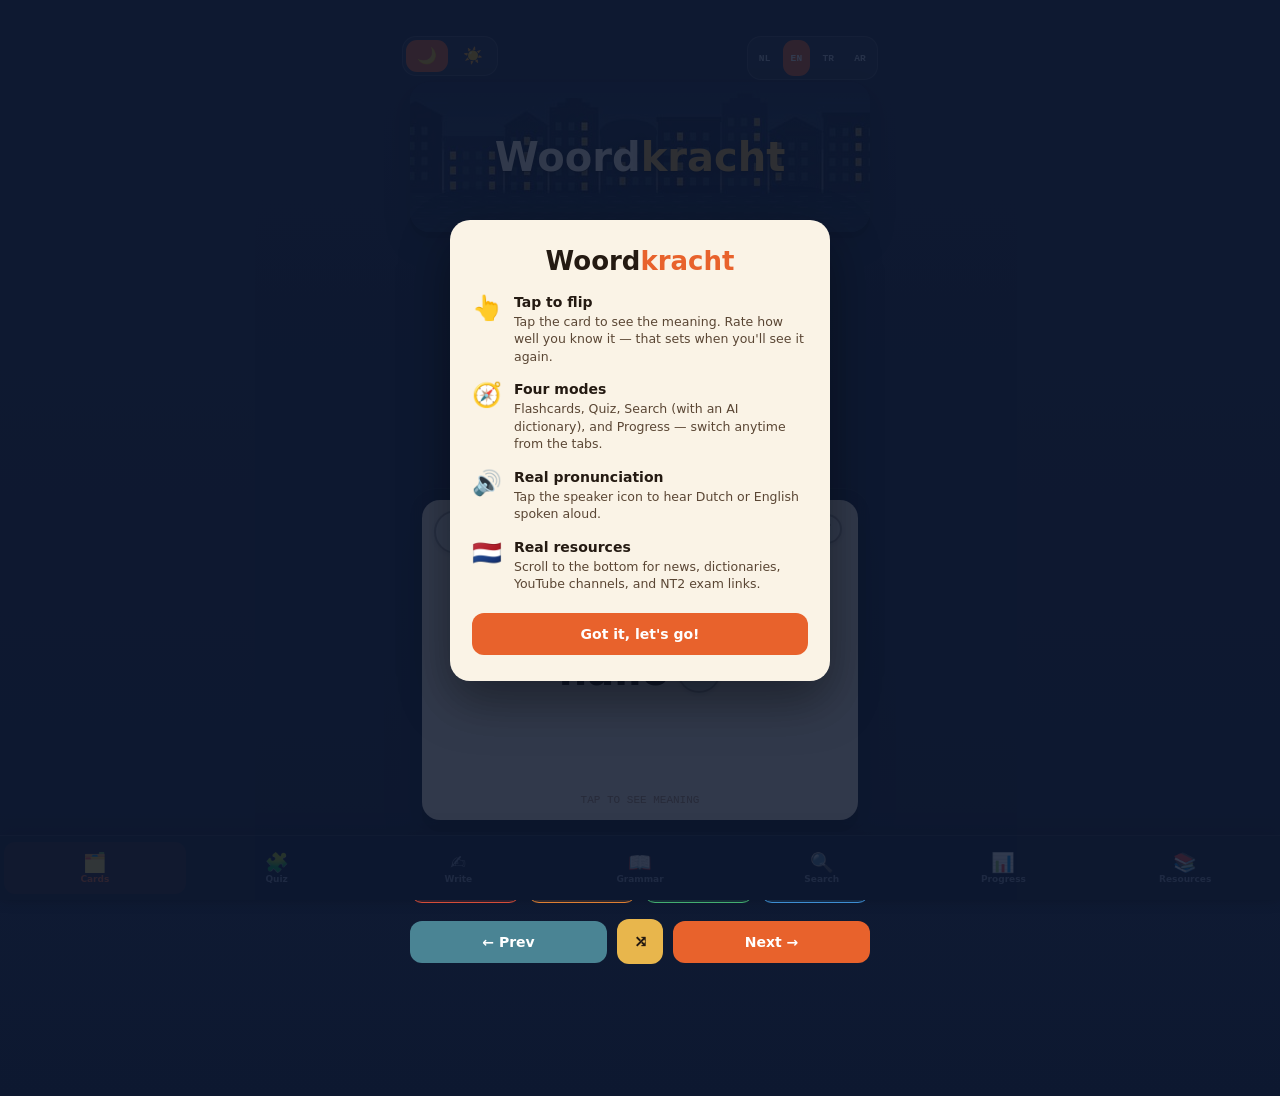
==== commit ec741eee: "adaption repetition" ====
--- a/index.html
+++ b/index.html
@@ -432,7 +432,7 @@
   border:2px solid rgba(36,26,18,0.32);
   background: rgba(255,255,255,0.5);
   box-shadow: 0 2px 4px rgba(0,0,0,0.1);
-  font-size:14px;
+  font-size:17px;
   display:flex;
   align-items:center;
   justify-content:center;
@@ -503,9 +503,9 @@
 .conf-btn:hover{ background: var(--c); }
 .conf-btn:hover .lbl{ color: var(--ink); }
 .conf-btn:active{ transform:scale(0.94); }
-.conf-btn .dot{
-  width:16px; height:16px; border-radius:50%;
-  background: var(--c);
+.conf-btn .conf-emoji{
+  font-size:20px;
+  line-height:1;
 }
 .conf-btn .lbl{
   font-family:'Inter', system-ui, -apple-system, 'Segoe UI', Roboto, sans-serif;
@@ -4697,16 +4697,14 @@
   diffMedium:    { en:"Medium", nl:"Gemiddeld", tr:"Orta", ar:"متوسط" },
   diffHard:      { en:"Hard", nl:"Moeilijk", tr:"Zor", ar:"صعب" },
   diffMixed:     { en:"Mixed", nl:"Gemengd", tr:"Karışık", ar:"متنوع" },
-  confNone:      { en:"None", nl:"Geen", tr:"Hiç", ar:"لا شيء" },
+  confNone:      { en:"Don't know", nl:"Weet niet", tr:"Bilmiyorum", ar:"لا أعرف" },
   confNoneTitle: { en:"Don't know it at all", nl:"Ken ik helemaal niet", tr:"Hiç bilmiyorum", ar:"لا أعرفها إطلاقًا" },
-  confLittle:    { en:"A little", nl:"Beetje", tr:"Biraz", ar:"قليلاً" },
-  confLittleTitle:{ en:"Know a little", nl:"Ken ik een beetje", tr:"Biraz biliyorum", ar:"أعرف القليل" },
-  confRecog:     { en:"Recognize", nl:"Herken", tr:"Tanırım", ar:"أتعرّف عليها" },
-  confRecogTitle:{ en:"I recognize it", nl:"Ik herken het", tr:"Onu tanıyorum", ar:"أتعرّف عليها" },
-  confUse:       { en:"Can use", nl:"Kan gebruiken", tr:"Kullanabilirim", ar:"أستطيع استخدامها" },
-  confUseTitle:  { en:"I can use it", nl:"Ik kan het gebruiken", tr:"Onu kullanabilirim", ar:"أستطيع استخدامها" },
-  confActive:    { en:"Active", nl:"Actief", tr:"Aktif", ar:"نشِط" },
-  confActiveTitle:{ en:"I actively use it", nl:"Ik gebruik het actief", tr:"Onu aktif olarak kullanıyorum", ar:"أستخدمها بنشاط" },
+  confLittle:    { en:"Struggled", nl:"Moeite", tr:"Zorlandım", ar:"واجهت صعوبة" },
+  confLittleTitle:{ en:"Found it hard to recall", nl:"Moeite met onthouden", tr:"Hatırlamakta zorlandım", ar:"وجدت صعوبة في التذكر" },
+  confRecog:     { en:"Know it", nl:"Ken het", tr:"Biliyorum", ar:"أعرفها" },
+  confRecogTitle:{ en:"I know this word", nl:"Ik ken dit woord", tr:"Bu kelimeyi biliyorum", ar:"أعرف هذه الكلمة" },
+  confUse:       { en:"Mastered", nl:"Beheerst", tr:"Çok iyi", ar:"أتقنتها" },
+  confUseTitle:  { en:"I know this really well", nl:"Ik ken dit heel goed", tr:"Bunu çok iyi biliyorum", ar:"أعرفها جيداً جداً" },
 };
 function t(key){ return (STRINGS[key] && STRINGS[key][currentLang]) || key; }
 
@@ -4800,14 +4798,13 @@
 let dueOnly = false;
 let pool = [...VOCAB];
 let idx = 0;
-let confidenceMap = {}; // { [wordId]: { level: 0-4, dueAt: <ms timestamp> } }
+let confidenceMap = {}; // { [wordId]: { level: 0-3, dueAt: <ms timestamp>, interval, ease, reps } }
 
 const CONFIDENCE_LEVELS = [
-  { level:0, dot:"#e5533d", lblKey:"confNone",   titleKey:"confNoneTitle",   days:0   },
-  { level:1, dot:"#ed8936", lblKey:"confLittle", titleKey:"confLittleTitle", days:1   },
-  { level:2, dot:"#d4a017", lblKey:"confRecog",  titleKey:"confRecogTitle",  days:3   },
-  { level:3, dot:"#48bb78", lblKey:"confUse",    titleKey:"confUseTitle",    days:7   },
-  { level:4, dot:"#4299e1", lblKey:"confActive", titleKey:"confActiveTitle",days:21  },
+  { level:0, emoji:"😵", dot:"#e5533d", lblKey:"confNone",   titleKey:"confNoneTitle",   baseDays:10/1440 }, // 10 minutes
+  { level:1, emoji:"😕", dot:"#ed8936", lblKey:"confLittle", titleKey:"confLittleTitle", baseDays:1 },
+  { level:2, emoji:"🙂", dot:"#48bb78", lblKey:"confRecog",  titleKey:"confRecogTitle",  baseDays:3 },
+  { level:3, emoji:"😎", dot:"#4299e1", lblKey:"confUse",    titleKey:"confUseTitle",    baseDays:14 },
 ];
 
 const card = document.getElementById('card');
@@ -5120,16 +5117,51 @@
     b.style.setProperty('--c', c.dot);
     b.style.setProperty('--c-soft', c.dot + '29'); // ~16% alpha hex suffix
     b.title = t(c.titleKey);
-    b.innerHTML = '<span class="dot"></span><span class="lbl">' + t(c.lblKey) + '</span>';
+    b.innerHTML = '<span class="conf-emoji">' + c.emoji + '</span><span class="lbl">' + t(c.lblKey) + '</span>';
     b.onclick = ()=> rateCurrentWord(c.level);
     confidenceRow.appendChild(b);
   });
 }
-function rateCurrentWord(level){
+
+/* ---------- adaptive spaced repetition (SM-2 inspired) ----------
+   Each word tracks an ease factor and a repetition streak, not just a fixed
+   gap. Rating a word 🙂/😎 repeatedly makes the interval grow faster each
+   time (real SRS behavior); rating 😵/😕 resets the streak and pulls the
+   next review back in close, so the algorithm adapts to actual performance
+   rather than repeating the same fixed schedule every time.
+   Records saved by the previous fixed-interval version simply lack
+   ease/reps/interval — those default to a fresh start below, so old
+   progress keeps working without a separate migration step. */
+function computeNextReview(existingRecord, ratingLevel){
+  const ease = (existingRecord && typeof existingRecord.ease === 'number') ? existingRecord.ease : 2.5;
+  const reps = (existingRecord && typeof existingRecord.reps === 'number') ? existingRecord.reps : 0;
+  const prevInterval = (existingRecord && typeof existingRecord.interval === 'number') ? existingRecord.interval : 0;
+  const base = CONFIDENCE_LEVELS[ratingLevel].baseDays;
+
+  let interval, newEase = ease, newReps = reps;
+  if(ratingLevel <= 1){
+    // 😵 or 😕 — reset the streak; ease dips slightly so future growth is more cautious
+    newReps = 0;
+    interval = base;
+    newEase = Math.max(1.3, ease - (ratingLevel === 0 ? 0.2 : 0.15));
+  } else {
+    newReps = reps + 1;
+    if(newReps === 1 || prevInterval <= 0){
+      interval = base; // first successful review of this word uses the base interval
+    } else {
+      const bonus = ratingLevel === 3 ? 1.3 : 1.0; // 😎 grows the gap faster than 🙂
+      interval = prevInterval * ease * bonus;
+    }
+    if(ratingLevel === 3) newEase = Math.min(3.0, ease + 0.15);
+  }
+  return { interval, ease: newEase, reps: newReps };
+}
+
+function rateCurrentWord(ratingLevel){
   if(pool.length === 0) return;
   const w = pool[idx];
-  const days = CONFIDENCE_LEVELS[level].days;
-  confidenceMap[w.id] = { level, dueAt: Date.now() + days*86400000 };
+  const { interval, ease, reps } = computeNextReview(confidenceMap[w.id], ratingLevel);
+  confidenceMap[w.id] = { level: ratingLevel, dueAt: Date.now() + interval*86400000, interval, ease, reps };
   saveConfidence();
   updateStats();
   recordActivityToday();
@@ -5297,8 +5329,8 @@
   CONFIDENCE_LEVELS.forEach(c=> document.getElementById('conf-'+c.level)?.classList.remove('selected'));
   if(rec){
     const c = CONFIDENCE_LEVELS[rec.level];
-    confidencePip.textContent = "";
-    confidencePip.style.background = c.dot;
+    confidencePip.textContent = c.emoji;
+    confidencePip.style.background = c.dot + '22';
     confidencePip.style.borderColor = c.dot;
     document.getElementById('conf-'+rec.level)?.classList.add('selected');
   } else {
@@ -5756,12 +5788,10 @@
 }
 
 function applyWriteConfidenceResult(wordId, correct){
-  const current = confidenceMap[wordId] ? confidenceMap[wordId].level : -1;
-  const newLevel = correct
-    ? Math.min(current + 1, CONFIDENCE_LEVELS.length - 1)
-    : Math.max(current - 1, 0);
-  const days = CONFIDENCE_LEVELS[newLevel].days;
-  confidenceMap[wordId] = { level: newLevel, dueAt: Date.now() + days*86400000 };
+  // correct → 🙂 "know it", incorrect → 😵 "don't know" (surfaces again very soon)
+  const ratingLevel = correct ? 2 : 0;
+  const { interval, ease, reps } = computeNextReview(confidenceMap[wordId], ratingLevel);
+  confidenceMap[wordId] = { level: ratingLevel, dueAt: Date.now() + interval*86400000, interval, ease, reps };
   saveConfidence();
   updateStats();
 }
@@ -6560,14 +6590,14 @@
 
   const ratedIds = Object.keys(confidenceMap);
   const totalRated = ratedIds.length;
-  const mastered = ratedIds.filter(id => confidenceMap[id].level >= 3).length;
+  const mastered = ratedIds.filter(id => confidenceMap[id].level >= 2).length;
   document.getElementById('progressSummary').innerHTML = `
     <div class="summary-chip"><div class="summary-num">${totalRated}</div><div class="summary-label">${t('summaryRated')}</div></div>
     <div class="summary-chip"><div class="summary-num">${mastered}</div><div class="summary-label">${t('summaryMastered')}</div></div>
     <div class="summary-chip"><div class="summary-num">${streakData.longestStreak || 0}</div><div class="summary-label">${t('summaryBest')}</div></div>
   `;
 
-  const counts = [0,0,0,0,0];
+  const counts = [0,0,0,0];
   Object.values(confidenceMap).forEach(r=> counts[r.level]++);
   document.getElementById('confBars').innerHTML = CONFIDENCE_LEVELS.map((c,i)=>{
     const pct = totalRated ? Math.round((counts[i]/totalRated)*100) : 0;
@@ -6582,7 +6612,7 @@
 
   document.getElementById('levelBars').innerHTML = LEVELS.filter(l=>l!=="ALL").map(lv=>{
     const wordsInLevel = VOCAB.filter(w=>w.level===lv);
-    const masteredInLevel = wordsInLevel.filter(w => confidenceMap[w.id] && confidenceMap[w.id].level >= 3).length;
+    const masteredInLevel = wordsInLevel.filter(w => confidenceMap[w.id] && confidenceMap[w.id].level >= 2).length;
     const pct = wordsInLevel.length ? Math.round((masteredInLevel/wordsInLevel.length)*100) : 0;
     return `
       <div class="level-bar-row">
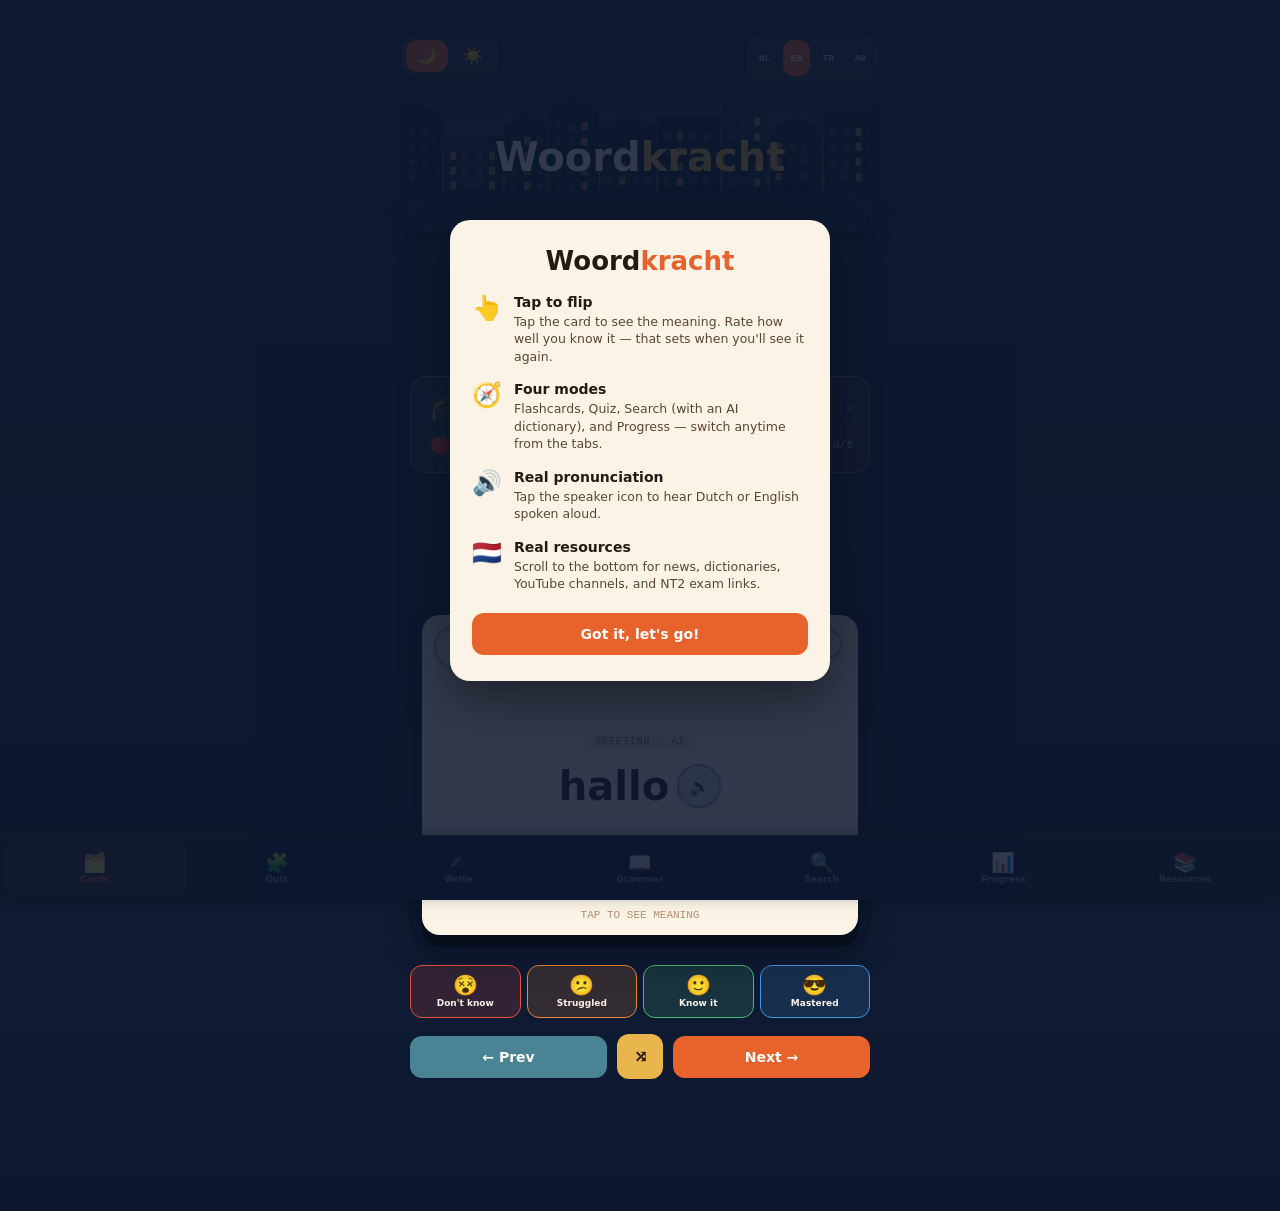
==== commit 63a7a351: "nt2 b1 b2 training mode" ====
--- a/index.html
+++ b/index.html
@@ -668,6 +668,116 @@
   background: linear-gradient(135deg, rgba(232,182,76,0.22), rgba(232,98,44,0.14));
   border-color: #c8962a;
 }
+
+/* NT2 B1/B2 training mission */
+.nt2-mission-card{
+  display:block;
+  width:100%;
+  text-align:left;
+  background: linear-gradient(135deg, rgba(74,132,148,0.22), rgba(232,98,44,0.14));
+  border:1.5px solid var(--teal);
+  border-radius:16px;
+  padding:14px 16px;
+  margin-bottom:18px;
+  cursor:pointer;
+  transition: transform .15s ease, border-color .15s ease;
+}
+.nt2-mission-card:hover{ border-color: var(--gold); transform: translateY(-1px); }
+.nt2-mission-card:active{ transform: scale(0.98); }
+.nt2-mission-header{ display:flex; align-items:center; gap:10px; }
+.nt2-mission-icon{ font-size:26px; flex-shrink:0; }
+.nt2-mission-titles{ flex:1; min-width:0; }
+.nt2-mission-title{
+  font-family:'Fredoka', 'Trebuchet MS', sans-serif;
+  font-weight:700;
+  font-size:15px;
+  color: var(--cream);
+}
+.nt2-mission-subtitle{
+  font-family:'JetBrains Mono', ui-monospace, monospace;
+  font-size:10.5px;
+  color: var(--gold);
+  text-transform:uppercase;
+  letter-spacing:0.03em;
+}
+.nt2-mission-arrow{ font-size:20px; color: var(--teal); flex-shrink:0; }
+.nt2-mission-progress{
+  display:flex;
+  align-items:center;
+  gap:6px;
+  margin-top:10px;
+}
+.nt2-mission-chip{
+  font-size:16px;
+  width:26px; height:26px;
+  border-radius:50%;
+  background: rgba(255,255,255,0.08);
+  display:flex; align-items:center; justify-content:center;
+}
+.nt2-mission-chip.done{ background: rgba(76,175,114,0.25); }
+.nt2-mission-count{
+  margin-left:auto;
+  font-family:'JetBrains Mono', ui-monospace, monospace;
+  font-size:11px;
+  color:#b7c4d9;
+}
+body.light-mode .nt2-mission-card{
+  background: linear-gradient(135deg, rgba(74,132,148,0.14), rgba(232,98,44,0.1));
+  border-color: var(--teal);
+}
+body.light-mode .nt2-mission-title{ color:#241a12; }
+body.light-mode .nt2-mission-count{ color:#5a4634; }
+
+.nt2-task-list{ display:flex; flex-direction:column; gap:8px; margin-bottom:6px; }
+.nt2-task-card{
+  display:flex;
+  align-items:center;
+  gap:12px;
+  background: rgba(255,255,255,0.05);
+  border:1.5px solid rgba(255,255,255,0.12);
+  border-radius:12px;
+  padding:12px 14px;
+  cursor:pointer;
+  text-align:left;
+  transition: all .15s ease;
+}
+.nt2-task-card:hover{ border-color: var(--teal); background: rgba(74,132,148,0.1); }
+.nt2-task-card.done{ opacity:0.6; }
+.nt2-task-icon{ font-size:20px; flex-shrink:0; }
+.nt2-task-info{ flex:1; min-width:0; }
+.nt2-task-title{
+  font-family:'Inter', system-ui, sans-serif;
+  font-weight:600;
+  font-size:13.5px;
+  color: var(--cream);
+}
+.nt2-task-check{ font-size:16px; color: var(--teal); flex-shrink:0; }
+body.light-mode .nt2-task-card{ background: rgba(255,250,240,0.7); border-color: rgba(36,26,18,0.2); }
+body.light-mode .nt2-task-title{ color:#241a12; }
+
+.nt2-category-grid{ display:flex; flex-wrap:wrap; gap:8px; margin-bottom:10px; }
+.nt2-cat-chip{
+  font-family:'Inter', system-ui, sans-serif;
+  font-weight:600;
+  font-size:12.5px;
+  padding:9px 14px;
+  border-radius:20px;
+  border:1.5px solid rgba(255,255,255,0.15);
+  background: rgba(255,255,255,0.05);
+  color: var(--cream);
+  cursor:pointer;
+  display:flex; align-items:center; gap:6px;
+}
+.nt2-cat-chip:hover{ border-color: var(--teal); background: rgba(74,132,148,0.12); }
+.nt2-cat-count{
+  font-family:'JetBrains Mono', ui-monospace, monospace;
+  font-size:10px;
+  color: var(--gold);
+  background: rgba(0,0,0,0.2);
+  padding:1px 6px;
+  border-radius:8px;
+}
+body.light-mode .nt2-cat-chip{ background: rgba(255,250,240,0.7); border-color: rgba(36,26,18,0.25); color:#241a12; }
 .grammar-topic-arrow{ color: var(--teal); font-size:18px; }
 .grammar-back-btn{
   font-family:'Inter', system-ui, sans-serif;
@@ -2032,6 +2142,18 @@
   <div class="stats-bar" id="statsBar" aria-live="polite"></div>
 
   <div class="cards-screen" id="cardsScreen">
+    <button class="nt2-mission-card" id="nt2MissionCard">
+      <div class="nt2-mission-header">
+        <span class="nt2-mission-icon">🎓</span>
+        <div class="nt2-mission-titles">
+          <div class="nt2-mission-title">NT2 B1/B2 Training</div>
+          <div class="nt2-mission-subtitle" data-i18n="nt2TodayMission">Today's mission</div>
+        </div>
+        <span class="nt2-mission-arrow">›</span>
+      </div>
+      <div class="nt2-mission-progress" id="nt2MissionProgress"></div>
+    </button>
+
     <div class="levels" id="levels"></div>
     <div class="levels" id="typeFilter" style="margin-bottom:20px;"></div>
 
@@ -2070,6 +2192,11 @@
     </div>
 
     <div class="progress"><span data-i18n="cardWord">Card</span> <b id="posNum">1</b> / <span id="totalNum">90</span> — <span data-i18n="levelWord">level</span> <b id="curLevel">A1</b></div>
+  </div>
+
+  <div class="quiz-screen" id="nt2Screen">
+    <button class="grammar-back-btn" id="nt2BackBtn">← <span data-i18n="tabCardsShort">Cards</span></button>
+    <div id="nt2Body"></div>
   </div>
 
   <div class="quiz-screen" id="quizScreen">
@@ -4687,6 +4814,22 @@
   resPractice:   { en:"Language practice", nl:"Taalpraktijk", tr:"Dil pratiği", ar:"ممارسة اللغة" },
   resCoach:      { en:"Taalcoaches", nl:"Taalcoaches", tr:"Taalcoaches", ar:"Taalcoaches" },
   resWerk:       { en:"Work & Volunteering", nl:"Werk en Vrijwilligers", tr:"İş ve Gönüllülük", ar:"العمل والتطوع" },
+  nt2TodayMission: { en:"Today's mission", nl:"Missie van vandaag", tr:"Bugünün görevi", ar:"مهمة اليوم" },
+  nt2CriticalWords: { en:"critical B1/B2 words", nl:"cruciale B1/B2-woorden", tr:"kritik B1/B2 kelimesi", ar:"كلمات B1/B2 أساسية" },
+  nt2ReviewWords: { en:"review words", nl:"herhaalwoorden", tr:"tekrar kelimesi", ar:"كلمات للمراجعة" },
+  nt2Reading:    { en:"Reading exercise", nl:"Leesoefening", tr:"Okuma alıştırması", ar:"تمرين قراءة" },
+  nt2Sentence:   { en:"Sentence exercise", nl:"Zinsoefening", tr:"Cümle alıştırması", ar:"تمرين جملة" },
+  nt2Listening:  { en:"listening words", nl:"luisterwoorden", tr:"dinleme kelimesi", ar:"كلمات استماع" },
+  nt2BrowseTopics: { en:"B1/B2 exam vocabulary by topic", nl:"B1/B2-examenwoorden per onderwerp", tr:"Konuya göre B1/B2 sınav kelimeleri", ar:"مفردات امتحان B1/B2 حسب الموضوع" },
+  nt2StartQuestions: { en:"Answer the questions", nl:"Beantwoord de vragen", tr:"Soruları cevapla", ar:"أجب عن الأسئلة" },
+  nt2ListenInstruction: { en:"Tap to listen, then choose the meaning", nl:"Tik om te luisteren, kies dan de betekenis", tr:"Dinlemek için dokun, sonra anlamı seç", ar:"اضغط للاستماع، ثم اختر المعنى" },
+  nt2AllDone:    { en:"All done for today! 🎉", nl:"Alles gedaan voor vandaag! 🎉", tr:"Bugünlük hepsi tamam! 🎉", ar:"انتهيت من كل شيء اليوم! 🎉" },
+  nt2cat_overheid: { en:"Government", nl:"Overheid", tr:"Hükümet", ar:"الحكومة" },
+  nt2cat_maatschappij: { en:"Society", nl:"Maatschappij", tr:"Toplum", ar:"المجتمع" },
+  nt2cat_werk:   { en:"Work", nl:"Werk", tr:"İş", ar:"العمل" },
+  nt2cat_wonen:  { en:"Housing", nl:"Wonen", tr:"Barınma", ar:"السكن" },
+  nt2cat_onderwijs: { en:"Education", nl:"Onderwijs", tr:"Eğitim", ar:"التعليم" },
+  nt2cat_nieuws: { en:"News", nl:"Nieuws", tr:"Haberler", ar:"الأخبار" },
   eyebrowSuffix: { en:"ITEMS", nl:"WOORDEN", tr:"KELİME", ar:"كلمة" },
   quizQuestion:  { en:"Question", nl:"Vraag", tr:"Soru", ar:"سؤال" },
   quizScore:     { en:"Score", nl:"Score", tr:"Skor", ar:"النتيجة" },
@@ -4769,6 +4912,8 @@
   }
   if(searchScreen.classList.contains('active')) renderSearchResults(searchInput.value);
   if(progressScreen.classList.contains('active')){ renderProgress(); renderTodayUsage(); }
+  renderNt2MissionCard();
+  if(document.getElementById('nt2Screen').classList.contains('active')) renderNt2Home();
   if(lastWeatherData) renderWeather(lastWeatherData);
   renderExamCard();
   updateReminderButton();
@@ -5165,6 +5310,7 @@
   saveConfidence();
   updateStats();
   recordActivityToday();
+  nt2NotifyWordRated(w.id);
   // auto-advance, like a spaced-repetition review flow
   idx = (idx+1) % pool.length;
   card.classList.remove('flipped');
@@ -5272,6 +5418,398 @@
     galleryIndex = (galleryIndex + 1) % GALLERY_PATTERNS.length;
     showGalleryPhoto(galleryIndex);
   }, 15000);
+}
+
+/* ---------- NT2 B1/B2 training mode ----------
+   A focused daily-practice hub for people specifically preparing for the
+   NT2 Staatsexamen. Built entirely on top of content that already exists
+   elsewhere in the app (words with a real nt2 example sentence, the
+   confidence/SRS system, the TTS pronunciation engine) rather than a
+   separate parallel dataset, so it stays in sync automatically as the
+   vocabulary grows. */
+let nt2MissionState = { date:null, wordsDone:false, reviewDone:false, readingDone:false, sentenceDone:false, listeningDone:false };
+
+async function loadNt2Mission(){
+  try{
+    const res = await window.storage.get('nt2-mission', false);
+    if(res && res.value) nt2MissionState = JSON.parse(res.value);
+  }catch(e){ /* first time, defaults are fine */ }
+  const today = todayStr();
+  if(nt2MissionState.date !== today){
+    nt2MissionState = { date: today, wordsDone:false, reviewDone:false, readingDone:false, sentenceDone:false, listeningDone:false };
+    saveNt2Mission();
+  }
+  renderNt2MissionCard();
+}
+async function saveNt2Mission(){
+  try{ await window.storage.set('nt2-mission', JSON.stringify(nt2MissionState), false); }
+  catch(e){ console.error('Storage error:', e); }
+  renderNt2MissionCard();
+}
+
+// The six categories that already have real NT2 example sentences attached
+// to their words (see the `nt2: {cat, example}` field on VOCAB entries).
+const NT2_CATEGORIES = ["overheid","maatschappij","werk","wonen","onderwijs","nieuws"];
+
+function nt2CriticalWords(){
+  const candidates = VOCAB.filter(w => (w.level==='B1'||w.level==='B2') && w.nt2 &&
+    (!confidenceMap[w.id] || confidenceMap[w.id].level < 2));
+  return shuffled(candidates).slice(0, 10);
+}
+function nt2ReviewWords(){
+  const candidates = VOCAB.filter(w => (w.level==='B1'||w.level==='B2') && confidenceMap[w.id] && isDue(w));
+  return shuffled(candidates).slice(0, 5);
+}
+
+// Tracks an in-progress word-based mission (critical words / review words) so
+// that rating every word in that batch marks the mission item complete —
+// hooked into the normal flashcard rating flow in rateCurrentWord().
+let nt2ActiveMissionKey = null;
+let nt2ActiveRemaining = null;
+function nt2NotifyWordRated(wordId){
+  if(!nt2ActiveMissionKey || !nt2ActiveRemaining) return;
+  nt2ActiveRemaining.delete(wordId);
+  if(nt2ActiveRemaining.size === 0){
+    nt2MissionState[nt2ActiveMissionKey] = true;
+    saveNt2Mission();
+    nt2ActiveMissionKey = null;
+    nt2ActiveRemaining = null;
+  }
+}
+
+const READING_EXERCISES = [
+  { level:"B1", title:"Wonen in Nederland",
+    text:"Steeds meer mensen in Nederland hebben moeite om een betaalbare woning te vinden. Vooral in de grote steden zijn de huurprijzen de afgelopen jaren flink gestegen. De gemeente probeert dit probleem op te lossen door meer sociale huurwoningen te bouwen. Toch duurt het vaak jaren voordat een nieuwe wijk klaar is. Veel jongeren blijven daarom langer bij hun ouders wonen dan vroeger.",
+    questions:[
+      { q:"Waarom is het moeilijk om een woning te vinden?", options:["Er zijn te veel huizen","De huurprijzen zijn hoog","Niemand wil verhuizen"], correct:1 },
+      { q:"Wat doet de gemeente om het probleem op te lossen?", options:["Meer sociale huurwoningen bouwen","De belasting verlagen","Huizen verkopen aan toeristen"], correct:0 },
+      { q:"Wat is het gevolg voor jongeren?", options:["Ze kopen sneller een huis","Ze blijven langer bij hun ouders wonen","Ze verhuizen naar het buitenland"], correct:1 }
+    ]
+  },
+  { level:"B1", title:"Vrijwilligerswerk",
+    text:"In Nederland doen veel mensen vrijwilligerswerk naast hun baan of studie. Ze helpen bijvoorbeeld bij een sportclub, een buurthuis of een zorginstelling. Vrijwilligerswerk is niet alleen goed voor de samenleving, het helpt ook om nieuwe mensen te leren kennen en werkervaring op te doen. Sommige werkgevers vinden vrijwilligerswerk zelfs belangrijk bij het aannemen van personeel, omdat het laat zien dat iemand betrokken en sociaal is.",
+    questions:[
+      { q:"Waar helpen vrijwilligers volgens de tekst onder andere?", options:["Bij een sportclub of buurthuis","Alleen op kantoor","Bij de politie"], correct:0 },
+      { q:"Wat is een voordeel van vrijwilligerswerk?", options:["Je verdient er veel geld mee","Je leert nieuwe mensen kennen","Je hoeft niet meer te studeren"], correct:1 },
+      { q:"Waarom vinden sommige werkgevers vrijwilligerswerk belangrijk?", options:["Het laat zien dat iemand betrokken is","Het is verplicht door de wet","Het vervangt een diploma"], correct:0 }
+    ]
+  },
+  { level:"B2", title:"Digitalisering op het werk",
+    text:"Door de digitalisering veranderen veel beroepen snel. Taken die vroeger met de hand werden gedaan, worden nu vaak overgenomen door software of machines. Dit biedt kansen, maar zorgt ook voor onzekerheid bij werknemers die bang zijn hun baan te verliezen. Deskundigen adviseren daarom om je voortdurend bij te scholen, zodat je vaardigheden blijven aansluiten bij wat de arbeidsmarkt vraagt. Werkgevers spelen hierin ook een rol, door bijscholing aan te bieden aan hun personeel.",
+    questions:[
+      { q:"Wat gebeurt er met veel beroepen door digitalisering?", options:["Ze veranderen snel","Ze blijven precies hetzelfde","Ze verdwijnen helemaal"], correct:0 },
+      { q:"Waar zijn sommige werknemers bang voor?", options:["Voor een hoger salaris","Voor het verliezen van hun baan","Voor te veel vakantiedagen"], correct:1 },
+      { q:"Wat adviseren deskundigen?", options:["Stoppen met werken","Voortdurend bijscholen","Alleen thuiswerken"], correct:1 }
+    ]
+  },
+  { level:"B2", title:"Klimaatverandering en de burger",
+    text:"De overheid heeft ambitieuze plannen om de uitstoot van broeikasgassen te verminderen. Toch merken veel burgers dat de maatregelen ook gevolgen hebben voor hun portemonnee, bijvoorbeeld door hogere energieprijzen. Dit zorgt voor discussie: hoe verdeel je de kosten van de klimaataanpak eerlijk tussen bedrijven en huishoudens? Sommige politici pleiten voor extra steun aan lage inkomens, terwijl anderen vinden dat iedereen evenveel moet bijdragen.",
+    questions:[
+      { q:"Wat wil de overheid verminderen?", options:["De uitstoot van broeikasgassen","Het aantal auto's","De belasting op werk"], correct:0 },
+      { q:"Wat merken veel burgers?", options:["Lagere energieprijzen","Hogere energieprijzen","Geen enkel verschil"], correct:1 },
+      { q:"Waar gaat de discussie in de tekst over?", options:["Hoe je de kosten eerlijk verdeelt","Of het klimaat echt verandert","Welke auto het beste is"], correct:0 }
+    ]
+  },
+  { level:"B1", title:"Gezondheidszorg onder druk",
+    text:"Ziekenhuizen en huisartsenposten hebben het steeds drukker. Er is een tekort aan personeel, terwijl het aantal patiënten juist toeneemt, mede door de vergrijzing. Hierdoor moeten mensen soms lang wachten op een afspraak of behandeling. De overheid investeert in opleidingen voor de zorg, maar het duurt jaren voordat nieuwe zorgverleners klaar zijn om te werken. Ondertussen zoeken ziekenhuizen naar manieren om efficiënter te werken.",
+    questions:[
+      { q:"Wat is een probleem in de zorg volgens de tekst?", options:["Een tekort aan personeel","Te veel ziekenhuizen","Te weinig patiënten"], correct:0 },
+      { q:"Waardoor neemt het aantal patiënten toe?", options:["Door de vergrijzing","Door minder ziektes","Door goedkopere zorg"], correct:0 },
+      { q:"Wat doet de overheid?", options:["Ziekenhuizen sluiten","Investeren in opleidingen","Minder zorg aanbieden"], correct:1 }
+    ]
+  },
+  { level:"B1", title:"Integratie en taal",
+    text:"Voor nieuwkomers in Nederland is het leren van de Nederlandse taal een belangrijke stap in de integratie. Zonder de taal is het moeilijk om werk te vinden, contact te maken met buren of de weg te vinden bij instanties zoals de gemeente. Daarom volgen veel nieuwkomers een inburgeringscursus. Onderzoek laat zien dat mensen die de taal sneller leren, zich ook sneller thuis voelen in hun nieuwe omgeving.",
+    questions:[
+      { q:"Wat is een belangrijke stap in de integratie?", options:["Het leren van de taal","Het kopen van een huis","Het vinden van een auto"], correct:0 },
+      { q:"Wat is moeilijk zonder de taal te spreken?", options:["Werk vinden en contact maken","Boodschappen doen op internet","Naar buiten gaan"], correct:0 },
+      { q:"Wat laat onderzoek zien?", options:["Taal leren maakt geen verschil","Wie de taal sneller leert, voelt zich sneller thuis","Iedereen leert even snel"], correct:1 }
+    ]
+  },
+  { level:"B2", title:"De vergrijzende samenleving",
+    text:"Nederland vergrijst: het aandeel ouderen in de bevolking groeit gestaag, terwijl er relatief minder jonge mensen bijkomen. Dit heeft grote gevolgen voor de arbeidsmarkt, de pensioenen en de zorg. Werkgevers moeten nadenken over hoe ze oudere werknemers langer inzetbaar houden, terwijl de overheid zoekt naar manieren om het pensioenstelsel betaalbaar te houden. Sommige economen waarschuwen dat zonder aanpassingen de druk op werkende generaties te groot wordt.",
+    questions:[
+      { q:"Wat betekent 'vergrijzen' in deze context?", options:["Het aandeel ouderen groeit","De bevolking wordt kleiner","Er komen meer baby's"], correct:0 },
+      { q:"Wat is een gevolg van vergrijzing volgens de tekst?", options:["Gevolgen voor arbeidsmarkt en pensioenen","Minder verkeer op de weg","Goedkopere huizen"], correct:0 },
+      { q:"Waar waarschuwen sommige economen voor?", options:["Te veel banen","Te grote druk op werkende generaties","Te weinig ouderen"], correct:1 }
+    ]
+  },
+  { level:"B2", title:"Sociale media en jongeren",
+    text:"Onderzoekers maken zich zorgen over het effect van sociale media op jongeren. Enerzijds bieden platforms zoals Instagram en TikTok een manier om in contact te blijven met vrienden en creatief bezig te zijn. Anderzijds blijkt uit onderzoek dat veelvuldig gebruik kan bijdragen aan gevoelens van onzekerheid en eenzaamheid. Scholen en ouders worstelen met de vraag hoe ze jongeren kunnen begeleiden zonder sociale media helemaal te verbieden.",
+    questions:[
+      { q:"Wat is een positief punt van sociale media volgens de tekst?", options:["Contact houden met vrienden","Beter slapen","Minder huiswerk"], correct:0 },
+      { q:"Waar kan veelvuldig gebruik aan bijdragen?", options:["Meer zelfvertrouwen","Onzekerheid en eenzaamheid","Betere schoolresultaten"], correct:1 },
+      { q:"Waar worstelen scholen en ouders mee?", options:["Hoe ze jongeren kunnen begeleiden","Hoe ze meer sociale media kunnen gebruiken","Hoe ze een account aanmaken"], correct:0 }
+    ]
+  }
+];
+let currentReadingExercise = null;
+
+function renderNt2MissionCard(){
+  const items = [
+    { key:'wordsDone', icon:'🔴' },
+    { key:'reviewDone', icon:'🟡' },
+    { key:'readingDone', icon:'📖' },
+    { key:'sentenceDone', icon:'✍️' },
+    { key:'listeningDone', icon:'🎧' },
+  ];
+  const doneCount = items.filter(i=>nt2MissionState[i.key]).length;
+  const el = document.getElementById('nt2MissionProgress');
+  if(!el) return;
+  el.innerHTML = items.map(i=> `<span class="nt2-mission-chip${nt2MissionState[i.key]?' done':''}">${nt2MissionState[i.key]?'✅':i.icon}</span>`).join('') +
+    `<span class="nt2-mission-count">${doneCount}/5</span>`;
+}
+
+function openNt2Screen(){
+  deactivateAllTabs();
+  tabCards.classList.add('active'); // launched from Cards, so keep that tab visually anchored
+  document.getElementById('nt2Screen').classList.add('active');
+  renderNt2Home();
+}
+document.getElementById('nt2MissionCard').onclick = openNt2Screen;
+document.getElementById('nt2BackBtn').onclick = ()=> tabCards.click();
+
+function renderNt2Home(){
+  const critical = nt2CriticalWords();
+  const review = nt2ReviewWords();
+  const allDone = nt2MissionState.wordsDone && nt2MissionState.reviewDone && nt2MissionState.readingDone && nt2MissionState.sentenceDone && nt2MissionState.listeningDone;
+
+  document.getElementById('nt2Body').innerHTML = `
+    <div class="progress-section-title">${t('nt2TodayMission')}</div>
+    ${allDone ? `<div class="essay-feedback-empty" style="margin-bottom:12px;">${t('nt2AllDone')}</div>` : ''}
+    <div class="nt2-task-list">
+      <button class="nt2-task-card${nt2MissionState.wordsDone?' done':''}" id="nt2TaskWords">
+        <span class="nt2-task-icon">🔴</span>
+        <div class="nt2-task-info"><div class="nt2-task-title">${critical.length} ${t('nt2CriticalWords')}</div></div>
+        <span class="nt2-task-check">${nt2MissionState.wordsDone?'✅':'›'}</span>
+      </button>
+      <button class="nt2-task-card${nt2MissionState.reviewDone?' done':''}" id="nt2TaskReview">
+        <span class="nt2-task-icon">🟡</span>
+        <div class="nt2-task-info"><div class="nt2-task-title">${review.length} ${t('nt2ReviewWords')}</div></div>
+        <span class="nt2-task-check">${nt2MissionState.reviewDone?'✅':'›'}</span>
+      </button>
+      <button class="nt2-task-card${nt2MissionState.readingDone?' done':''}" id="nt2TaskReading">
+        <span class="nt2-task-icon">📖</span>
+        <div class="nt2-task-info"><div class="nt2-task-title">1 ${t('nt2Reading')}</div></div>
+        <span class="nt2-task-check">${nt2MissionState.readingDone?'✅':'›'}</span>
+      </button>
+      <button class="nt2-task-card${nt2MissionState.sentenceDone?' done':''}" id="nt2TaskSentence">
+        <span class="nt2-task-icon">✍️</span>
+        <div class="nt2-task-info"><div class="nt2-task-title">1 ${t('nt2Sentence')}</div></div>
+        <span class="nt2-task-check">${nt2MissionState.sentenceDone?'✅':'›'}</span>
+      </button>
+      <button class="nt2-task-card${nt2MissionState.listeningDone?' done':''}" id="nt2TaskListening">
+        <span class="nt2-task-icon">🎧</span>
+        <div class="nt2-task-info"><div class="nt2-task-title">3 ${t('nt2Listening')}</div></div>
+        <span class="nt2-task-check">${nt2MissionState.listeningDone?'✅':'›'}</span>
+      </button>
+    </div>
+    <div class="progress-section-title">${t('nt2BrowseTopics')}</div>
+    <div class="nt2-category-grid" id="nt2CategoryGrid"></div>
+  `;
+
+  document.getElementById('nt2TaskWords').onclick = ()=> startNt2WordMission('wordsDone', critical);
+  document.getElementById('nt2TaskReview').onclick = ()=> startNt2WordMission('reviewDone', review);
+  document.getElementById('nt2TaskReading').onclick = startNt2Reading;
+  document.getElementById('nt2TaskSentence').onclick = renderNt2SentenceQuestion;
+  document.getElementById('nt2TaskListening').onclick = ()=> renderNt2ListeningQuestion(0, 0);
+
+  const catGrid = document.getElementById('nt2CategoryGrid');
+  catGrid.innerHTML = NT2_CATEGORIES.map(cat=>{
+    const count = VOCAB.filter(w=>w.nt2 && w.nt2.cat===cat).length;
+    return `<button class="nt2-cat-chip" data-cat="${cat}">${t('nt2cat_'+cat)} <span class="nt2-cat-count">${count}</span></button>`;
+  }).join('');
+  catGrid.querySelectorAll('.nt2-cat-chip').forEach(b=> b.onclick = ()=> renderNt2CategoryWords(b.dataset.cat));
+  renderNt2MissionCard();
+}
+
+function renderNt2CategoryWords(cat){
+  const words = VOCAB.filter(w=>w.nt2 && w.nt2.cat===cat);
+  document.getElementById('nt2Body').innerHTML = `
+    <button class="grammar-back-btn" id="nt2CatBackBtn">← ${t('nt2BrowseTopics')}</button>
+    <div class="progress-section-title">${t('nt2cat_'+cat)} (${words.length})</div>
+    ${words.map(w=> `
+      <div class="result-card">
+        <div class="result-word-row">
+          <span class="result-word">${w.nl}</span>
+          <button class="result-speak-btn nt2-speak" data-word="${w.nl.replace(/"/g,'&quot;')}">🔊</button>
+        </div>
+        <div class="result-en-row"><span class="result-en">${wordMeaning(w)}</span></div>
+        <div class="result-example">${highlightWordInSentence(w.nt2.example, w.nl)}</div>
+      </div>
+    `).join('')}
+  `;
+  document.getElementById('nt2CatBackBtn').onclick = renderNt2Home;
+  document.getElementById('nt2Body').querySelectorAll('.nt2-speak').forEach(b=>{
+    b.onclick = ()=> speak(b.getAttribute('data-word'), 'nl-NL', b);
+  });
+}
+
+function startNt2WordMission(missionKey, words){
+  if(words.length === 0){
+    nt2MissionState[missionKey] = true;
+    saveNt2Mission();
+    renderNt2Home();
+    return;
+  }
+  nt2ActiveMissionKey = missionKey;
+  nt2ActiveRemaining = new Set(words.map(w=>w.id));
+  pool = words;
+  idx = 0;
+  deactivateAllTabs();
+  tabCards.classList.add('active');
+  cardsScreen.classList.remove('hidden');
+  card.classList.remove('flipped');
+  render();
+}
+
+function startNt2Reading(){
+  currentReadingExercise = READING_EXERCISES[Math.floor(Math.random()*READING_EXERCISES.length)];
+  renderNt2ReadingText();
+}
+function renderNt2ReadingText(){
+  const ex = currentReadingExercise;
+  document.getElementById('nt2Body').innerHTML = `
+    <button class="grammar-back-btn" id="nt2ReadingBackBtn">← ${t('nt2TodayMission')}</button>
+    <div class="quiz-card">
+      <div class="quiz-cat">${ex.level} · ${t('nt2Reading')}</div>
+      <h3 class="grammar-explain-title">${ex.title}</h3>
+      <p class="grammar-explain-text">${ex.text}</p>
+    </div>
+    <button class="quiz-restart" id="nt2ReadingStartQ" style="width:100%;">${t('nt2StartQuestions')}</button>
+  `;
+  document.getElementById('nt2ReadingBackBtn').onclick = renderNt2Home;
+  document.getElementById('nt2ReadingStartQ').onclick = ()=> renderNt2ReadingQuestion(0, 0);
+}
+function renderNt2ReadingQuestion(qIdx, score){
+  const ex = currentReadingExercise;
+  if(qIdx >= ex.questions.length){
+    nt2MissionState.readingDone = true;
+    saveNt2Mission();
+    document.getElementById('nt2Body').innerHTML = `
+      <div class="quiz-result">
+        <div class="score">${score}/${ex.questions.length}</div>
+        <div class="score-label">${t('quizCorrect')}</div>
+        <button class="quiz-restart secondary" id="nt2ReadingDoneBtn">${t('grammarAllTopics')}</button>
+      </div>
+    `;
+    document.getElementById('nt2ReadingDoneBtn').onclick = renderNt2Home;
+    return;
+  }
+  const q = ex.questions[qIdx];
+  document.getElementById('nt2Body').innerHTML = `
+    <div class="quiz-progress"><span>${t('quizQuestion')} <b>${qIdx+1}</b> / ${ex.questions.length}</span><span>${t('quizScore')} <b>${score}</b></span></div>
+    <div class="quiz-card"><div class="grammar-question">${q.q}</div></div>
+    <div class="grammar-chip-row" id="nt2ReadingOptions"></div>
+  `;
+  const wrap = document.getElementById('nt2ReadingOptions');
+  const shuffledOpts = shuffled(q.options.map((opt,i)=>({text:opt, isCorrect:i===q.correct})));
+  shuffledOpts.forEach(opt=>{
+    const b = document.createElement('button');
+    b.className = 'quiz-opt grammar-chip';
+    b.textContent = opt.text;
+    b.onclick = ()=>{
+      wrap.querySelectorAll('button').forEach(x=>x.disabled=true);
+      if(opt.isCorrect){ b.classList.add('correct'); }
+      else{
+        b.classList.add('wrong');
+        const correctText = q.options[q.correct];
+        wrap.querySelectorAll('button').forEach(x=>{ if(x.textContent===correctText) x.classList.add('correct'); });
+      }
+      setTimeout(()=> renderNt2ReadingQuestion(qIdx+1, score + (opt.isCorrect?1:0)), 1100);
+    };
+    wrap.appendChild(b);
+  });
+}
+
+function renderNt2SentenceQuestion(){
+  const candidates = VOCAB.filter(w => w.nt2 && (w.level==='B1'||w.level==='B2'));
+  const w = candidates[Math.floor(Math.random()*candidates.length)];
+  const re = new RegExp(w.nl.replace(/[.*+?^${}()|[\]\\]/g,'\\$&'), 'i');
+  const blanked = w.nt2.example.replace(re, '_____');
+  let distractors = shuffled(candidates.filter(x=>x.id!==w.id && x.cat===w.cat)).slice(0,3);
+  if(distractors.length < 3) distractors = shuffled(candidates.filter(x=>x.id!==w.id)).slice(0,3);
+  const options = shuffled([w, ...distractors]);
+
+  document.getElementById('nt2Body').innerHTML = `
+    <button class="grammar-back-btn" id="nt2SentenceBackBtn">← ${t('nt2TodayMission')}</button>
+    <div class="quiz-card">
+      <div class="quiz-cat">${w.level} · ✍️ ${t('nt2Sentence')}</div>
+      <div class="grammar-question">${blanked}</div>
+    </div>
+    <div class="grammar-chip-row" id="nt2SentenceOptions"></div>
+  `;
+  document.getElementById('nt2SentenceBackBtn').onclick = renderNt2Home;
+  const wrap = document.getElementById('nt2SentenceOptions');
+  options.forEach(opt=>{
+    const b = document.createElement('button');
+    b.className = 'quiz-opt grammar-chip';
+    b.textContent = opt.nl;
+    b.onclick = ()=>{
+      wrap.querySelectorAll('button').forEach(x=>x.disabled=true);
+      const isCorrect = opt.id === w.id;
+      if(isCorrect){ b.classList.add('correct'); }
+      else{
+        b.classList.add('wrong');
+        wrap.querySelectorAll('button').forEach(x=>{ if(x.textContent===w.nl) x.classList.add('correct'); });
+      }
+      nt2MissionState.sentenceDone = true;
+      saveNt2Mission();
+      setTimeout(renderNt2Home, 1300);
+    };
+    wrap.appendChild(b);
+  });
+}
+
+function renderNt2ListeningQuestion(qIdx, score){
+  const candidates = VOCAB.filter(w => (w.level==='B1'||w.level==='B2') && w.type==='word');
+  const w = candidates[Math.floor(Math.random()*candidates.length)];
+  const distractors = shuffled(candidates.filter(x=>x.id!==w.id)).slice(0,3);
+  const options = shuffled([w, ...distractors]);
+
+  document.getElementById('nt2Body').innerHTML = `
+    <button class="grammar-back-btn" id="nt2ListenBackBtn">← ${t('nt2TodayMission')}</button>
+    <div class="quiz-progress"><span>${t('quizQuestion')} <b>${qIdx+1}</b> / 3</span><span>${t('quizScore')} <b>${score}</b></span></div>
+    <div class="quiz-card" style="text-align:center;">
+      <div class="quiz-cat">🎧 ${t('nt2Listening')}</div>
+      <button class="speak-btn" id="nt2ListenPlayBtn" style="margin:16px auto; width:56px; height:56px; font-size:24px;">🔊</button>
+      <div class="grammar-intro">${t('nt2ListenInstruction')}</div>
+    </div>
+    <div class="quiz-options" id="nt2ListenOptions"></div>
+  `;
+  document.getElementById('nt2ListenBackBtn').onclick = renderNt2Home;
+  const playBtn = document.getElementById('nt2ListenPlayBtn');
+  const playAudio = ()=> speak(w.nl, 'nl-NL', playBtn);
+  playBtn.onclick = playAudio;
+  setTimeout(playAudio, 400);
+
+  const wrap = document.getElementById('nt2ListenOptions');
+  options.forEach(opt=>{
+    const b = document.createElement('button');
+    b.className = 'quiz-opt';
+    b.textContent = wordMeaning(opt);
+    b.onclick = ()=>{
+      wrap.querySelectorAll('button').forEach(x=>x.disabled=true);
+      const isCorrect = opt.id === w.id;
+      if(isCorrect){ b.classList.add('correct'); }
+      else{
+        b.classList.add('wrong');
+        const correctMeaning = wordMeaning(w);
+        wrap.querySelectorAll('button').forEach(x=>{ if(x.textContent===correctMeaning) x.classList.add('correct'); });
+      }
+      const newScore = score + (isCorrect?1:0);
+      setTimeout(()=>{
+        if(qIdx+1 >= 3){
+          nt2MissionState.listeningDone = true;
+          saveNt2Mission();
+          renderNt2Home();
+        } else {
+          renderNt2ListeningQuestion(qIdx+1, newScore);
+        }
+      }, 1100);
+    };
+    wrap.appendChild(b);
+  });
 }
 
 function render(){
@@ -5495,6 +6033,7 @@
   searchScreen.classList.remove('active');
   progressScreen.classList.remove('active');
   resourcesScreen.classList.remove('active');
+  document.getElementById('nt2Screen').classList.remove('active');
 }
 
 tabCards.onclick = ()=>{
@@ -6324,6 +6863,7 @@
   loadFavorites().then(render);
   loadExamDates();
   loadWeather();
+  loadNt2Mission();
   updateBackgroundTheme();
   document.getElementById('reminderToggleBtn').addEventListener('click', toggleReminders);
   // PWA: register the service worker so "Add to Home Screen" installability
